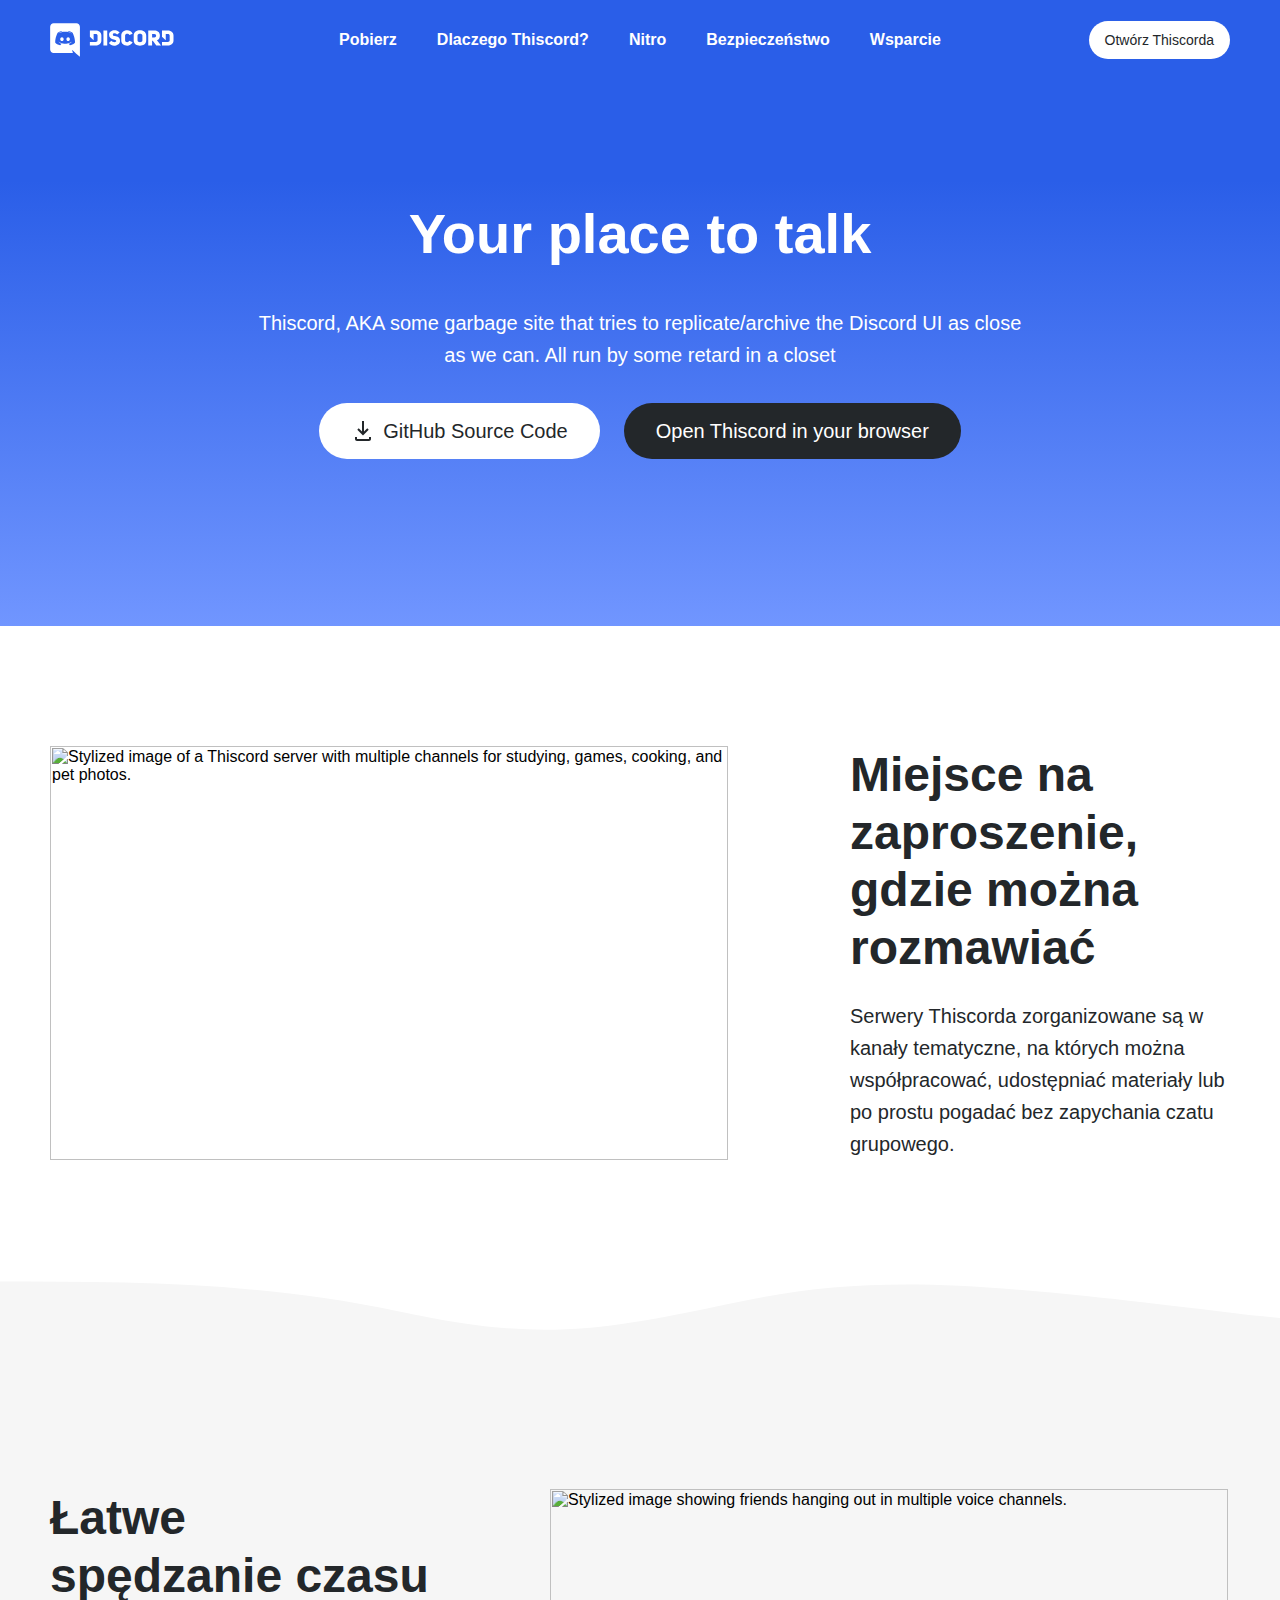
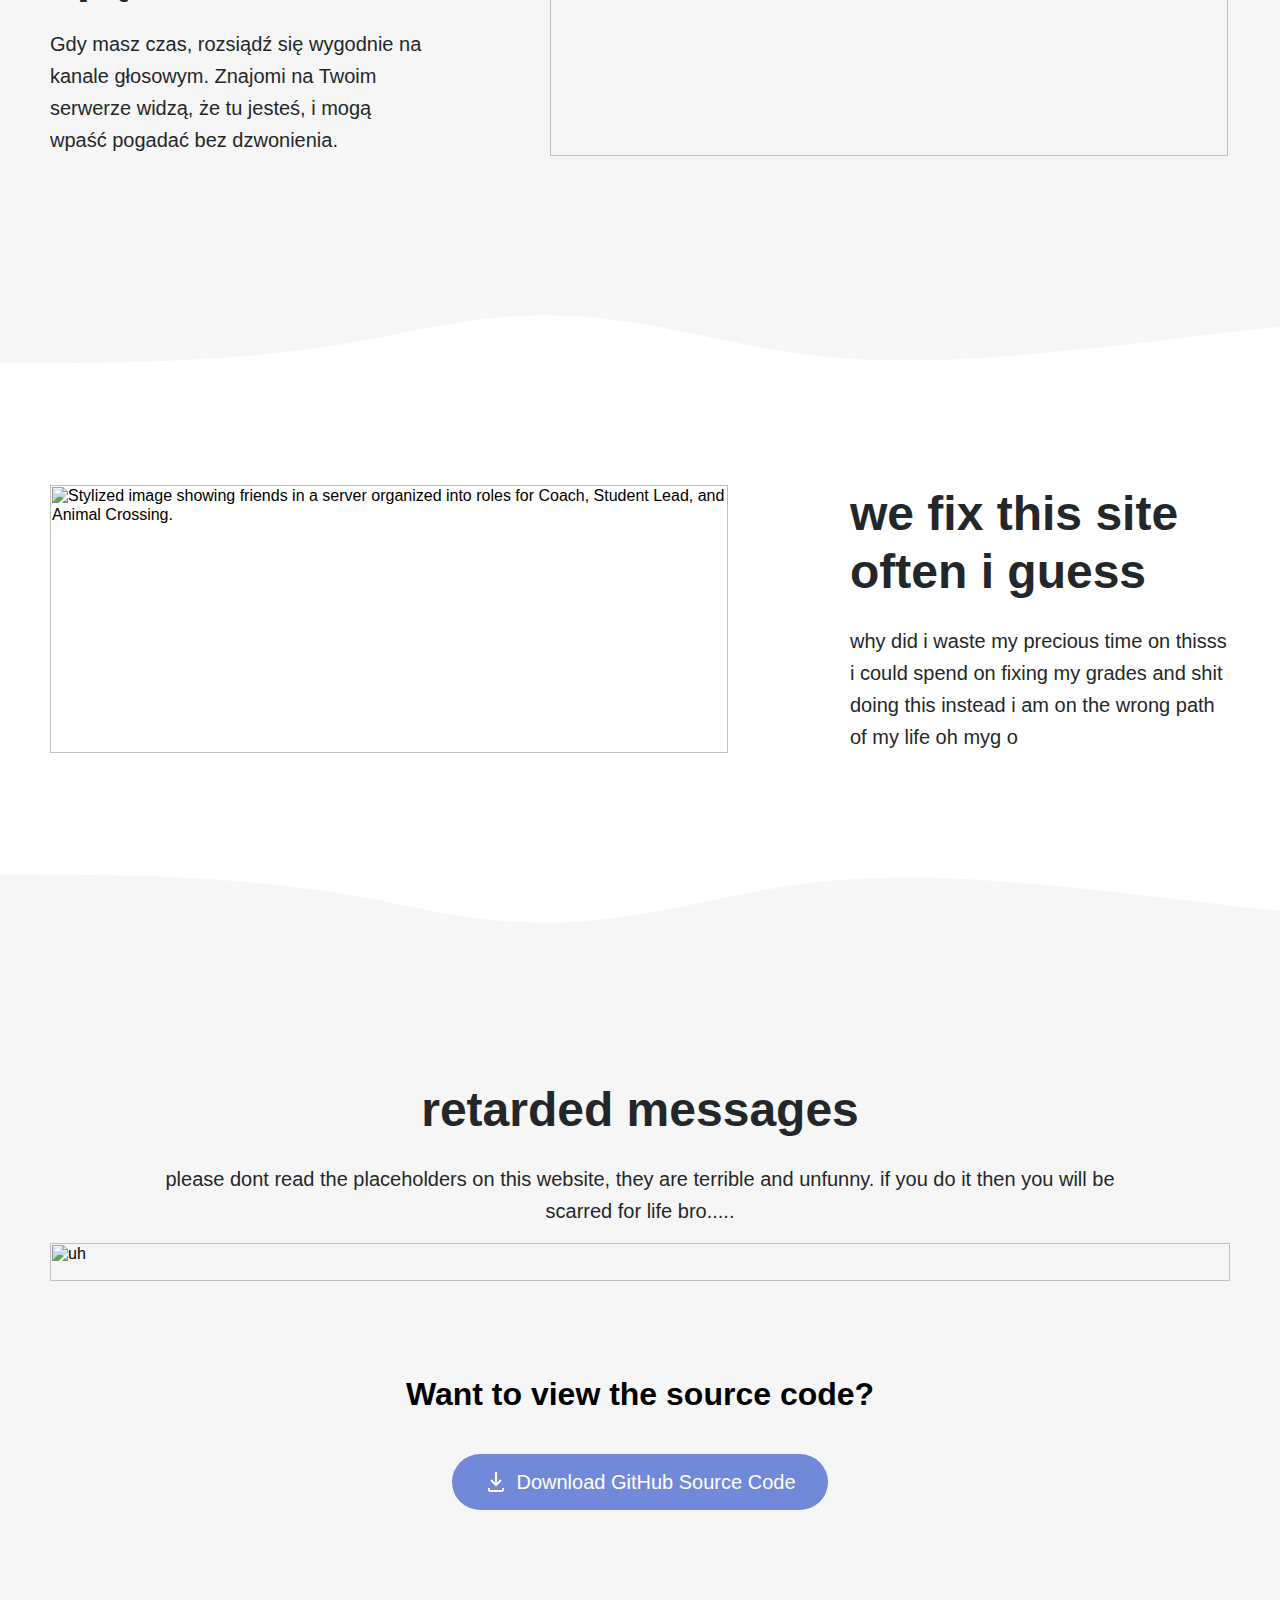
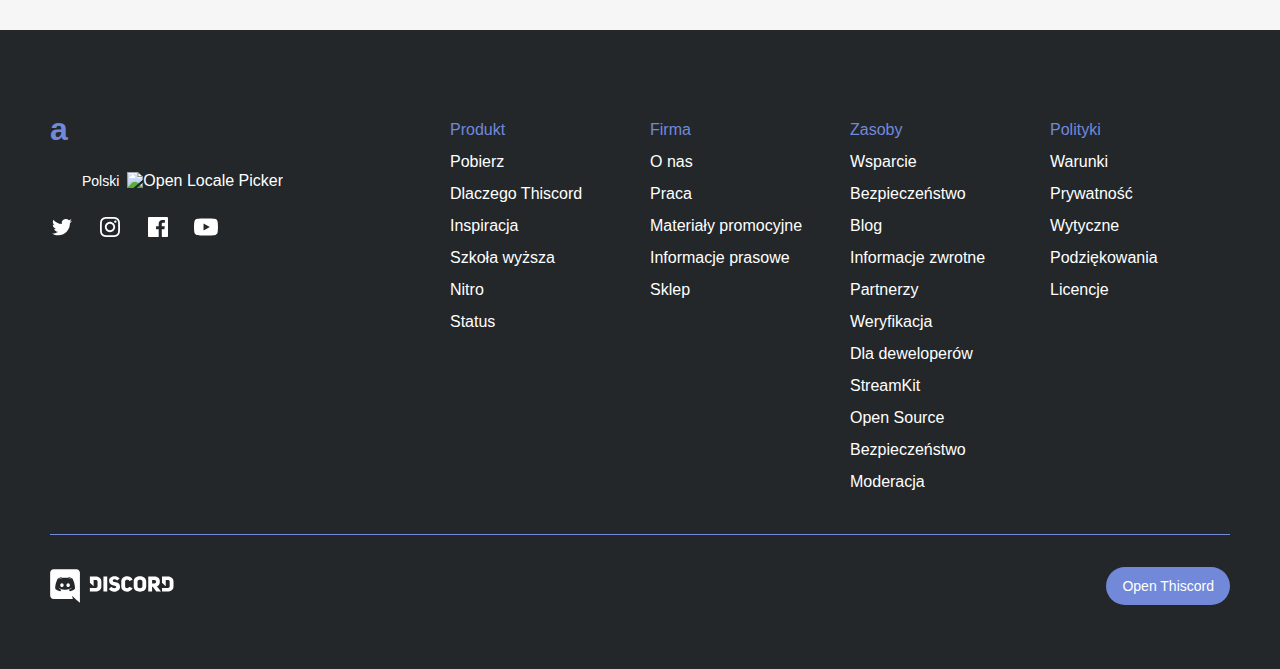
==== landpage.html @ 03fd3839 "Add files via upload" ====
<html lang="en-US"><head>
  <meta charset="utf-8">
  <meta name="google-site-verification" content="nubQ83kz2YYRrleJaYf_CYbvDZ6lXVl-NL_MWX1Uj9Y">
  <meta name="msvalidate.01" content="330DC90484A4B7B61B36AD65E89B47AE">
  <meta name="viewport" content="width=device-width, initial-scale=1.0, user-scalable=no">
  <meta property="og:type" content="website"><meta property="og:url" content="https://Thiscord.com/">
  <!-- section:seometa -->
  <!-- endsection -->
  <meta property="og:site_name" content="Thiscord">
  <meta property="og:keywords" content="Thiscord,Game voice chat,Free voice chat,Free voice chat app for mobile,Free voice server,
    Voice chat software,Voice chat,Online voice chat,Gaming voice chat,Voice chat for gamers"><meta property="twitter:card" content="summary_large_image">
<meta property="twitter:site" content="@Thiscord">
<meta property="twitter:site:id" content="@Thiscord">
<meta property="twitter:creator" content="@Thiscord">
<meta property="twitter:creator:id" content="@Thiscord">
  <!-- section:ogImages -->  <!-- endsection --><meta property="og:locale" content="en-US">  <meta property="fb:admins" content="1216345021"><link rel="stylesheet" href="landpage.css"><link rel="icon" href="/assets/07dca80a102d4149e9736d4b162cff6f.ico">  <!-- section:title --><title>Thiscord | Twoje miejsce do rozmów i wspólnego spędzania czasu</title>  <!-- endsection --><meta data-react-helmet="true" charset="utf-8"><meta data-react-helmet="true" property="og:image" content="https://Thiscord.com/assets/fbf72f7bfa8f2058218513942447d822.png"><meta data-react-helmet="true" property="twitter:image" content="https://Thiscord.com/assets/fbf72f7bfa8f2058218513942447d822.png">  <!-- Google Tag Manager --><script type="text/javascript" async="" src="https://www.google-analytics.com/analytics.js" nonce=""></script><script src="https://connect.facebook.net/signals/config/550821025425262?v=2.9.33&amp;r=stable" async=""></script><script async="" src="https://connect.facebook.net/en_US/fbevents.js"></script><script async="" src="https://www.googletagmanager.com/gtm.js?id=GTM-N7BVC2W&amp;gtm_auth=GI0g9O-54_SitcgmxQKxlA&amp;gtm_preview=env-2&amp;gtm_cookies_win=x"></script><script nonce="">    (function (w, d, s, l, i) {
      w[l] = w[l] || []; w[l].push({
        'gtm.start':
          new Date().getTime(), event: 'gtm.js'
      }); var f = d.getElementsByTagName(s)[0],
        j = d.createElement(s), dl = l != 'dataLayer' ? '&l=' + l : ''; j.async = true; j.src =
          'https://www.googletagmanager.com/gtm.js?id=' + i + dl + '&gtm_auth=GI0g9O-54_SitcgmxQKxlA&gtm_preview=env-2&gtm_cookies_win=x'; f.parentNode.insertBefore(j, f);
    })(window, document, 'script', 'dataLayer', 'GTM-N7BVC2W');
    !function (b, e, f, g, a, c, d) { b.fbq || (a = b.fbq = function () { a.callMethod ? a.callMethod.apply(a, arguments) : a.queue.push(arguments) }, b._fbq || (b._fbq = a), a.push = a, a.loaded = !0, a.version = "2.0", a.queue = [], c = e.createElement(f), c.async = !0, c.src = g, d = e.getElementsByTagName(f)[0], d.parentNode.insertBefore(c, d)) }(window, document, "script", "https://connect.facebook.net/en_US/fbevents.js");
    fbq("init", "550821025425262");
  </script>
  <!-- End Google Tag Manager -->
<script charset="utf-8" src="/assets/e7436a9405ed3d65bae1.js"></script><script charset="utf-8" src="/assets/e7d508c59f8c7d2eeb01.js"></script><script charset="utf-8" src="/assets/be179f5ca3fd632895b0.js"></script><script charset="utf-8" src="/assets/28f0789a6a99d88a21c8.js"></script><meta property="og:title" content="Thiscord | Twoje miejsce do rozmów i wspólnego spędzania czasu" data-react-helmet="true"><meta property="og:description" content="Thiscord to najprostszy sposób na rozmowy głosowe, wideo i tekstowe. Rozmawiaj, czatuj, spędzaj czas i utrzymuj kontakt ze znajomymi i społecznością." data-react-helmet="true"><meta name="description" content="Thiscord to najprostszy sposób na rozmowy głosowe, wideo i tekstowe. Rozmawiaj, czatuj, spędzaj czas i utrzymuj kontakt ze znajomymi i społecznością." data-react-helmet="true"><script charset="utf-8" src="/assets/4c536673dddf494ff32b.js"></script><script charset="utf-8" src="/assets/958a3f1c74b68194074d.js"></script><script charset="utf-8" src="/assets/3ea7cf53a8ba67ee5acf.js"></script><script charset="utf-8" src="/assets/6a58756abab183f74d83.js"></script></head>

<body>
  <!-- Google Tag Manager (noscript) -->
  <noscript>
    <iframe src="https://www.googletagmanager.com/ns.html?id=GTM-N7BVC2W&gtm_auth=GI0g9O-54_SitcgmxQKxlA&gtm_preview=env-2&gtm_cookies_win=x"
      height="0" width="0" style="display:none;visibility:hidden" sandbox></iframe>
  </noscript>
  <!-- End Google Tag Manager (noscript) -->
  <div id="app-mount"><div style="height:100%" data-reactroot=""><div class=""><div class="grid-3Ykf_K heroBackground-3m0TRU"><div class="row-3wW-Fx header-Y5-yn4 colorSchemeWhite-33VuSr"><header class="wrapper-vInhSw wrapperMobile-3gWL2X"><nav class="nav-IGyg0q"><a class="link-1bIkeG logoLink-38lqtu" aria-label="Home" href="/"><svg width="124" height="34" viewBox="0 0 124 34" class="logo-3LF899"><g fill="currentColor"><path d="M18.1558 14.297C17.1868 14.297 16.4218 15.13 16.4218 16.167C16.4218 17.204 17.2038 18.037 18.1558 18.037C19.1248 18.037 19.8898 17.204 19.8898 16.167C19.8898 15.13 19.1078 14.297 18.1558 14.297ZM11.9508 14.297C10.9818 14.297 10.2168 15.13 10.2168 16.167C10.2168 17.204 10.9988 18.037 11.9508 18.037C12.9198 18.037 13.6848 17.204 13.6848 16.167C13.7018 15.13 12.9198 14.297 11.9508 14.297Z"></path><path d="M26.4178 0.152954H3.63783C1.71683 0.152954 0.152832 1.71695 0.152832 3.63795V26.418C0.152832 28.339 1.71683 29.903 3.63783 29.903H22.9158L22.0148 26.792L24.1908 28.798L26.2478 30.685L29.9198 33.864V3.63795C29.9028 1.71695 28.3388 0.152954 26.4178 0.152954ZM19.8558 22.168C19.8558 22.168 19.2438 21.437 18.7338 20.808C20.9608 20.179 21.8108 18.802 21.8108 18.802C21.1138 19.261 20.4508 19.584 19.8558 19.805C19.0058 20.162 18.1898 20.383 17.3908 20.536C15.7588 20.842 14.2628 20.757 12.9878 20.519C12.0188 20.332 11.1858 20.077 10.4888 19.788C10.0978 19.635 9.67283 19.448 9.24783 19.21C9.19683 19.176 9.14583 19.159 9.09483 19.125C9.06083 19.108 9.04383 19.091 9.02683 19.091C8.72083 18.921 8.55083 18.802 8.55083 18.802C8.55083 18.802 9.36683 20.145 11.5258 20.791C11.0158 21.437 10.3868 22.185 10.3868 22.185C6.62983 22.066 5.20183 19.618 5.20183 19.618C5.20183 14.195 7.64983 9.79195 7.64983 9.79195C10.0978 7.97295 12.4098 8.02395 12.4098 8.02395L12.5798 8.22795C9.51983 9.09495 8.12583 10.438 8.12583 10.438C8.12583 10.438 8.49983 10.234 9.12883 9.96195C10.9478 9.16295 12.3928 8.95895 12.9878 8.89095C13.0898 8.87395 13.1748 8.85695 13.2768 8.85695C14.3138 8.72095 15.4868 8.68695 16.7108 8.82295C18.3258 9.00995 20.0598 9.48595 21.8278 10.438C21.8278 10.438 20.4848 9.16295 17.5948 8.29595L17.8328 8.02395C17.8328 8.02395 20.1618 7.97295 22.5928 9.79195C22.5928 9.79195 25.0408 14.195 25.0408 19.618C25.0408 19.601 23.6128 22.049 19.8558 22.168ZM45.5258 7.42895H39.8818V13.77L43.6388 17.153V10.999H45.6448C46.9198 10.999 47.5488 11.611 47.5488 12.597V17.306C47.5488 18.292 46.9538 18.955 45.6448 18.955H39.8648V22.542H45.5088C48.5348 22.559 51.3738 21.046 51.3738 17.578V12.512C51.3908 8.97595 48.5518 7.42895 45.5258 7.42895ZM75.1058 17.578V12.376C75.1058 10.506 78.4718 10.081 79.4918 11.951L82.6028 10.693C81.3788 8.00695 79.1518 7.22495 77.2988 7.22495C74.2728 7.22495 71.2808 8.97595 71.2808 12.376V17.578C71.2808 21.012 74.2728 22.729 77.2308 22.729C79.1348 22.729 81.4128 21.794 82.6708 19.346L79.3388 17.816C78.5228 19.907 75.1058 19.397 75.1058 17.578ZM64.8208 13.09C63.6478 12.835 62.8658 12.41 62.8148 11.679C62.8828 9.92795 65.5858 9.85995 67.1668 11.543L69.6658 9.62195C68.1018 7.71795 66.3338 7.20795 64.5148 7.20795C61.7438 7.20795 59.0578 8.77195 59.0578 11.73C59.0578 14.603 61.2678 16.15 63.6988 16.524C64.9398 16.694 66.3168 17.187 66.2828 18.037C66.1808 19.652 62.8488 19.567 61.3358 17.731L58.9218 19.992C60.3328 21.811 62.2538 22.729 64.0558 22.729C66.8268 22.729 69.9038 21.131 70.0228 18.207C70.1928 14.518 67.5068 13.583 64.8208 13.09ZM53.4308 22.525H57.2388V7.42895H53.4308V22.525ZM117.64 7.42895H111.996V13.77L115.753 17.153V10.999H117.759C119.034 10.999 119.663 11.611 119.663 12.597V17.306C119.663 18.292 119.068 18.955 117.759 18.955H111.979V22.542H117.64C120.666 22.559 123.505 21.046 123.505 17.578V12.512C123.505 8.97595 120.666 7.42895 117.64 7.42895ZM89.9468 7.22495C86.8188 7.22495 83.7078 8.92495 83.7078 12.41V17.561C83.7078 21.012 86.8358 22.746 89.9808 22.746C93.1088 22.746 96.2198 21.012 96.2198 17.561V12.41C96.2198 8.94195 93.0748 7.22495 89.9468 7.22495ZM92.3948 17.561C92.3948 18.649 91.1708 19.21 89.9638 19.21C88.7398 19.21 87.5158 18.683 87.5158 17.561V12.41C87.5158 11.305 88.7058 10.71 89.8958 10.71C91.1368 10.71 92.3948 11.237 92.3948 12.41V17.561ZM109.888 12.41C109.803 8.87395 107.389 7.44595 104.278 7.44595H98.2428V22.542H102.102V17.748H102.782L106.284 22.542H111.044L106.93 17.357C108.749 16.779 109.888 15.198 109.888 12.41ZM104.346 14.45H102.102V10.999H104.346C106.743 10.999 106.743 14.45 104.346 14.45Z"></path></g></svg></a><div class="mobileButtonContainer-3I8xXw"><a class="button-195cDm buttonWhite-18r1SC buttonSmall-2bnF7I gtm-click-class-login-button button-1x6X9g mobileAppButton-2dMGaq" href="//Thiscord.com/login">Otwórz Thiscorda</a><button class="menuIcon-3UgAfy" aria-hidden="false"><svg width="40" height="40" viewBox="0 0 40 40"><path fill="currentColor" fill-rule="evenodd" clip-rule="evenodd" d="M33.3327 10H6.66602V15H33.3327V10ZM6.66602 18.3317H33.3327V23.3317H6.66602V18.3317ZM6.66602 26.665H33.3327V31.665H6.66602V26.665Z"></path></svg></button></div></nav></header><header class="wrapper-vInhSw wrapperDesktop-1VrZRb"><nav class="nav-IGyg0q"><a class="link-1bIkeG logoLink-38lqtu" aria-label="Home" href="/"><svg width="124" height="34" viewBox="0 0 124 34" class="logo-3LF899"><g fill="currentColor"><path d="M18.1558 14.297C17.1868 14.297 16.4218 15.13 16.4218 16.167C16.4218 17.204 17.2038 18.037 18.1558 18.037C19.1248 18.037 19.8898 17.204 19.8898 16.167C19.8898 15.13 19.1078 14.297 18.1558 14.297ZM11.9508 14.297C10.9818 14.297 10.2168 15.13 10.2168 16.167C10.2168 17.204 10.9988 18.037 11.9508 18.037C12.9198 18.037 13.6848 17.204 13.6848 16.167C13.7018 15.13 12.9198 14.297 11.9508 14.297Z"></path><path d="M26.4178 0.152954H3.63783C1.71683 0.152954 0.152832 1.71695 0.152832 3.63795V26.418C0.152832 28.339 1.71683 29.903 3.63783 29.903H22.9158L22.0148 26.792L24.1908 28.798L26.2478 30.685L29.9198 33.864V3.63795C29.9028 1.71695 28.3388 0.152954 26.4178 0.152954ZM19.8558 22.168C19.8558 22.168 19.2438 21.437 18.7338 20.808C20.9608 20.179 21.8108 18.802 21.8108 18.802C21.1138 19.261 20.4508 19.584 19.8558 19.805C19.0058 20.162 18.1898 20.383 17.3908 20.536C15.7588 20.842 14.2628 20.757 12.9878 20.519C12.0188 20.332 11.1858 20.077 10.4888 19.788C10.0978 19.635 9.67283 19.448 9.24783 19.21C9.19683 19.176 9.14583 19.159 9.09483 19.125C9.06083 19.108 9.04383 19.091 9.02683 19.091C8.72083 18.921 8.55083 18.802 8.55083 18.802C8.55083 18.802 9.36683 20.145 11.5258 20.791C11.0158 21.437 10.3868 22.185 10.3868 22.185C6.62983 22.066 5.20183 19.618 5.20183 19.618C5.20183 14.195 7.64983 9.79195 7.64983 9.79195C10.0978 7.97295 12.4098 8.02395 12.4098 8.02395L12.5798 8.22795C9.51983 9.09495 8.12583 10.438 8.12583 10.438C8.12583 10.438 8.49983 10.234 9.12883 9.96195C10.9478 9.16295 12.3928 8.95895 12.9878 8.89095C13.0898 8.87395 13.1748 8.85695 13.2768 8.85695C14.3138 8.72095 15.4868 8.68695 16.7108 8.82295C18.3258 9.00995 20.0598 9.48595 21.8278 10.438C21.8278 10.438 20.4848 9.16295 17.5948 8.29595L17.8328 8.02395C17.8328 8.02395 20.1618 7.97295 22.5928 9.79195C22.5928 9.79195 25.0408 14.195 25.0408 19.618C25.0408 19.601 23.6128 22.049 19.8558 22.168ZM45.5258 7.42895H39.8818V13.77L43.6388 17.153V10.999H45.6448C46.9198 10.999 47.5488 11.611 47.5488 12.597V17.306C47.5488 18.292 46.9538 18.955 45.6448 18.955H39.8648V22.542H45.5088C48.5348 22.559 51.3738 21.046 51.3738 17.578V12.512C51.3908 8.97595 48.5518 7.42895 45.5258 7.42895ZM75.1058 17.578V12.376C75.1058 10.506 78.4718 10.081 79.4918 11.951L82.6028 10.693C81.3788 8.00695 79.1518 7.22495 77.2988 7.22495C74.2728 7.22495 71.2808 8.97595 71.2808 12.376V17.578C71.2808 21.012 74.2728 22.729 77.2308 22.729C79.1348 22.729 81.4128 21.794 82.6708 19.346L79.3388 17.816C78.5228 19.907 75.1058 19.397 75.1058 17.578ZM64.8208 13.09C63.6478 12.835 62.8658 12.41 62.8148 11.679C62.8828 9.92795 65.5858 9.85995 67.1668 11.543L69.6658 9.62195C68.1018 7.71795 66.3338 7.20795 64.5148 7.20795C61.7438 7.20795 59.0578 8.77195 59.0578 11.73C59.0578 14.603 61.2678 16.15 63.6988 16.524C64.9398 16.694 66.3168 17.187 66.2828 18.037C66.1808 19.652 62.8488 19.567 61.3358 17.731L58.9218 19.992C60.3328 21.811 62.2538 22.729 64.0558 22.729C66.8268 22.729 69.9038 21.131 70.0228 18.207C70.1928 14.518 67.5068 13.583 64.8208 13.09ZM53.4308 22.525H57.2388V7.42895H53.4308V22.525ZM117.64 7.42895H111.996V13.77L115.753 17.153V10.999H117.759C119.034 10.999 119.663 11.611 119.663 12.597V17.306C119.663 18.292 119.068 18.955 117.759 18.955H111.979V22.542H117.64C120.666 22.559 123.505 21.046 123.505 17.578V12.512C123.505 8.97595 120.666 7.42895 117.64 7.42895ZM89.9468 7.22495C86.8188 7.22495 83.7078 8.92495 83.7078 12.41V17.561C83.7078 21.012 86.8358 22.746 89.9808 22.746C93.1088 22.746 96.2198 21.012 96.2198 17.561V12.41C96.2198 8.94195 93.0748 7.22495 89.9468 7.22495ZM92.3948 17.561C92.3948 18.649 91.1708 19.21 89.9638 19.21C88.7398 19.21 87.5158 18.683 87.5158 17.561V12.41C87.5158 11.305 88.7058 10.71 89.8958 10.71C91.1368 10.71 92.3948 11.237 92.3948 12.41V17.561ZM109.888 12.41C109.803 8.87395 107.389 7.44595 104.278 7.44595H98.2428V22.542H102.102V17.748H102.782L106.284 22.542H111.044L106.93 17.357C108.749 16.779 109.888 15.198 109.888 12.41ZM104.346 14.45H102.102V10.999H104.346C106.743 10.999 106.743 14.45 104.346 14.45Z"></path></g></svg></a><div class="links-10hR8L"><a class="link-1bIkeG link-oDO0Ir" href="#">Pobierz</a><a class="link-1bIkeG link-oDO0Ir" href="#">Dlaczego Thiscord?</a><a class="link-1bIkeG link-oDO0Ir" href="/nitro">Nitro</a><a class="link-1bIkeG link-oDO0Ir" href="#">Bezpieczeństwo</a><a class="link-1bIkeG link-oDO0Ir" href="#">Wsparcie</a></div><div class="appButton-2wSXh-"><a class="button-195cDm buttonWhite-18r1SC buttonSmall-2bnF7I gtm-click-class-login-button button-1x6X9g" href="index.html">Otwórz Thiscorda</a></div></nav></header></div><div class="row-3wW-Fx heroContainer-3j1eQg"><div class="heroBody-3b6R3c"><div class="heroText-Sc7-zG"><h1 class="h1-1JG5Bw">Your place to talk</h1><div class="text-3U-SDd textMedium-1DcD2z heroSubtitle-32Iz6d">Thiscord, AKA some garbage site that tries to replicate/archive the Discord UI as close as we can. All run by some retard in a closet</div></div><div class="ctaContainer-3vWJHU"><a class="button-195cDm buttonWhite-18r1SC buttonLarge-2j8B-n downloadButton-111eh6 twoButtons-3Bk8eU" href="#"><svg width="24" height="24" viewBox="0 0 24 24" class="icon-nuGd5b"><g fill="currentColor"><path d="M17.707 10.708L16.293 9.29398L13 12.587V2.00098H11V12.587L7.70697 9.29398L6.29297 10.708L12 16.415L17.707 10.708Z"></path><path d="M18 18.001V20.001H6V18.001H4V20.001C4 21.103 4.897 22.001 6 22.001H18C19.104 22.001 20 21.103 20 20.001V18.001H18Z"></path></g></svg>GitHub Source Code</a><button class="button-195cDm buttonDark-1kG4vN buttonLarge-2j8B-n gtm-click-class-open-button openButton-McADyK">Open Thiscord in your browser</button></div></div></div><div aria-hidden="true" class="heroImageContainer-36P5yd"><img src="/assets/11ebd3cd1712fe17b647d846559d7559.svg" class="backgroundImages-2rUazg stripe1-3BXB_U" alt=""><img src="/assets/d70fa33128cb72c4092abac7a0d25ed2.svg" class="backgroundImages-2rUazg stripe2-8Dj-R4" alt=""><img src="/assets/7df86467c3079db32f8a48aeadc450ca.svg" class="backgroundImages-2rUazg stripe3-2NZ4zi" alt=""><img src="/assets/6623b6310d590ec9be669189f4aa813a.svg" class="backgroundImages-2rUazg stripeCute-2yWHX7" alt=""><img src="/assets/4bdac631250f5f9e8a4b928d5efa22c8.svg" class="backgroundImages-2rUazg island2-2Nb-g5" alt=""><img src="/assets/94acf432b564660994742251c2a5f222.svg" class="backgroundImages-2rUazg island1-3TIhuh" alt=""><img src="/assets/1d9b04db64569bf18409a59a32ffd256.svg" class="backgroundImages-2rUazg cloud4-2BRRU2" alt=""><img src="/assets/beb557bf6fce2373c59accc0931c9567.svg" class="backgroundImages-2rUazg cloud5-34_2QW" alt=""><img src="/assets/690c2345bcaaaa50b71548231a26b696.svg" class="backgroundImages-2rUazg cloud2Second-Gbh2WA" alt=""><img src="/assets/092d86847152cc1297e50ac02e28baf5.svg" class="backgroundImages-2rUazg cloud1-1oi7Jg" alt=""><img src="/assets/690c2345bcaaaa50b71548231a26b696.svg" class="backgroundImages-2rUazg cloud2-2ngq2N" alt=""><img src="/assets/5fadc604cb12da892e196e6dbf20e2a6.svg" class="backgroundImages-2rUazg cloud3-3IZheo" alt=""><img src="/assets/7ed9683436331d4a3434ca9fa64b5859.svg" class="backgroundImages-2rUazg cloud6-j2xFjt" alt=""><img src="/assets/f8c67d821e5f44619258319a4ecdf84d.svg" class="backgroundImages-2rUazg cloud7-29FdT1" alt=""><img src="/assets/6e95d39708991a81004b77a5282160c6.svg" class="backgroundImages-2rUazg cloud9-16dNGB" alt=""><img src="/assets/5cc3db60569965c8bd92a05f6cb09b8d.svg" class="backgroundImages-2rUazg diamond-2IoVJv" alt=""><img src="/assets/31fde13d3508b8ddb01cf817ad09c690.svg" class="backgroundImages-2rUazg ship-2AEkqt" alt=""><img src="/assets/a6f749bbe52f6e75c8735c5075bfc4a4.svg" class="backgroundImages-2rUazg cloudCute-s1ak5z" alt=""><img src="/assets/fb628c7d1e7b604e841e10e289148659.svg" class="backgroundImages-2rUazg cloud8-3V2ZT2" alt=""><img src="/assets/9c0629769616f9629689a0e68a2e57b7.svg" class="backgroundImages-2rUazg cloud10-3dZ5jP" alt=""><img src="/assets/edaebb01cd24df779f6feae9a34bd7d8.svg" class="backgroundBuildings-1dpPv_" alt=""><img src="/assets/e92fcc9ab6e63c1a17e954af347a1f1d.svg" class="foregroundLeft-oYeoOv" alt=""><img src="/assets/7b01f72a2054561145b6dd04add417c0.svg" class="foregroundRight-31UKnq" alt=""></div></div><div><div class="grid-3Ykf_K"><div class="row-3wW-Fx container-3iEQmT imageLeft-1VXvAQ visible-hh3e_5"><img class="image-1-kW64 featureImage-3J6LeD" alt="Stylized image of a Thiscord server with multiple channels for studying, games, cooking, and pet photos." src="/assets/c01c644bc9fa2a28678ae2f44969d248.svg"><div class="description-1K7RzO"><h2 class="h2-25VyWe">Miejsce na zaproszenie, gdzie można rozmawiać</h2><div class="text-3U-SDd textMedium-1DcD2z subtitle-1ZS-lq">Serwery Thiscorda zorganizowane są w kanały tematyczne, na których można współpracować, udostępniać materiały lub po prostu pogadać bez zapychania czatu grupowego.</div></div></div></div><div class="wave-38scNw" aria-hidden="true"><svg class="wave-1hkxOo" version="1.1" xmlns="http://www.w3.org/2000/svg" viewBox="0 0 1440 100" preserveAspectRatio="none"><path class="wavePath-haxJK1 animationPaused-2hZ4IO" d="M826.337463,25.5396311 C670.970254,58.655965 603.696181,68.7870267 447.802481,35.1443383 C293.342778,1.81111414 137.33377,1.81111414 0,1.81111414 L0,150 L1920,150 L1920,1.81111414 C1739.53523,-16.6853983 1679.86404,73.1607868 1389.7826,37.4859505 C1099.70117,1.81111414 981.704672,-7.57670281 826.337463,25.5396311 Z" fill="currentColor"></path></svg></div><div class="grid-3Ykf_K greyBackground-2ATEHg"><div class="row-3wW-Fx container-3iEQmT imageRight-2P6qcK visible-hh3e_5"><img class="image-1-kW64 featureImage-3J6LeD" alt="Stylized image showing friends hanging out in multiple voice channels." src="/assets/98c9edf635a98377ec579aaa19ed47be.svg"><div class="description-1K7RzO"><h2 class="h2-25VyWe">Łatwe spędzanie czasu</h2><div class="text-3U-SDd textMedium-1DcD2z subtitle-1ZS-lq">Gdy masz czas, rozsiądź się wygodnie na kanale głosowym. Znajomi na Twoim serwerze widzą, że tu jesteś, i mogą wpaść pogadać bez dzwonienia.</div></div></div></div><div class="wave-38scNw invertedWave-2Uzmgv" aria-hidden="true"><svg class="wave-1hkxOo" version="1.1" xmlns="http://www.w3.org/2000/svg" viewBox="0 0 1440 100" preserveAspectRatio="none"><path class="wavePath-haxJK1 animationPaused-2hZ4IO" d="M826.337463,25.5396311 C670.970254,58.655965 603.696181,68.7870267 447.802481,35.1443383 C293.342778,1.81111414 137.33377,1.81111414 0,1.81111414 L0,150 L1920,150 L1920,1.81111414 C1739.53523,-16.6853983 1679.86404,73.1607868 1389.7826,37.4859505 C1099.70117,1.81111414 981.704672,-7.57670281 826.337463,25.5396311 Z" fill="currentColor"></path></svg></div><div class="grid-3Ykf_K"><div class="row-3wW-Fx container-3iEQmT imageLeft-1VXvAQ visible-hh3e_5"><img class="image-1-kW64 featureImage-3J6LeD" alt="Stylized image showing friends in a server organized into roles for Coach, Student Lead, and Animal Crossing." src="/assets/9184fcadc2e3c84650dd4b075850d3d6.svg"><div class="description-1K7RzO"><h2 class="h2-25VyWe">we fix this site often i guess</h2><div class="text-3U-SDd textMedium-1DcD2z subtitle-1ZS-lq">why did i waste my precious time on thisss i could spend on fixing my grades and shit doing this instead i am on the wrong path of my life oh myg o</div></div></div></div><div class="wave-38scNw" aria-hidden="true"><svg class="wave-1hkxOo" version="1.1" xmlns="http://www.w3.org/2000/svg" viewBox="0 0 1440 100" preserveAspectRatio="none"><path class="wavePath-haxJK1 animationPaused-2hZ4IO" d="M826.337463,25.5396311 C670.970254,58.655965 603.696181,68.7870267 447.802481,35.1443383 C293.342778,1.81111414 137.33377,1.81111414 0,1.81111414 L0,150 L1920,150 L1920,1.81111414 C1739.53523,-16.6853983 1679.86404,73.1607868 1389.7826,37.4859505 C1099.70117,1.81111414 981.704672,-7.57670281 826.337463,25.5396311 Z" fill="currentColor"></path></svg></div><div class="grid-3Ykf_K greyBackground-2ATEHg"><div class="row-3wW-Fx container-3iEQmT imageBottom-2ROCI6 lastFeatureTile-11EYAU visible-hh3e_5"><div class="description-1K7RzO"><h2 class="h2-25VyWe">retarded messages</h2><div class="text-3U-SDd textMedium-1DcD2z subtitle-1ZS-lq">please dont read the placeholders on this website, they are terrible and unfunny. if you do it then you will be scarred for life bro.....</div></div><img class="image-1-kW64" alt="uh" src="/assets/f61264d792fd2556a618c95d97b5de07.svg"></div></div><div class="grid-3Ykf_K greyBackground-2ATEHg"><div class="row-3wW-Fx container-3fzHO2 cta-3aOZq-"><div aria-hidden="true" class="sparklesContainer-3Fo_ua"><img class="sparkles-QgcuS6" src="/assets/a188414ce83f2454b9d71a47c3d95909.svg" alt=""></div><h4 class="h4-1gN70b title-2TUBQe">Want to view the source code?</h4><a class="button-195cDm buttonBrand-33cvhX buttonLarge-2j8B-n downloadButton-1lMS1e" href="#"><svg width="24" height="24" viewBox="0 0 24 24" class="icon-nuGd5b"><g fill="currentColor"><path d="M17.707 10.708L16.293 9.29398L13 12.587V2.00098H11V12.587L7.70697 9.29398L6.29297 10.708L12 16.415L17.707 10.708Z"></path><path d="M18 18.001V20.001H6V18.001H4V20.001C4 21.103 4.897 22.001 6 22.001H18C19.104 22.001 20 21.103 20 20.001V18.001H18Z"></path></g></svg>Download GitHub Source Code</a></div></div></div><div class="grid-3Ykf_K footer-2JjWU3 brand-2EpRQL" role="navigation"><div class="row-3wW-Fx"><div class="infoBox-2VU2Db"><h4 class="h4-1gN70b tagline-1MAOjD">a</h4><div class="language-22KUGc"><div class="container-39M5NE"><div tabindex="0" class="selectorContainer-1V6WCy" role="button"><div class="localeContainer-3-LqgX"><img class="flag-1DqYaK" src="/assets/894cceea2dd5b523936930d1d7e333c5.png" alt=""><div class="text-3U-SDd textExtraSmall-JZhbhQ selectorlanguageName-2UyByn">Polski</div></div><img class="arrowIcon-3ZvdFr" src="/assets/779a770c34fcb823a598a7277301adaf.svg" alt="Open Locale Picker"></div></div></div><div class="social-3JNwIn"><a class="link-1bIkeG linkDefault-1Ca2JP socialLink-31Zbhj" href="https://twitter.com/Thiscord" title="Thiscord on Twitter"><svg width="24" height="24" viewBox="0 0 24 24" class="socialIcon-32i0_n"><path fill="currentColor" d="M8.2177 20.2976C15.798 20.2976 19.9327 14.0329 19.9327 8.58261V8.05011C20.7362 7.46091 21.435 6.74089 22 5.92012C21.2567 6.26235 20.4637 6.48437 19.6507 6.57791C20.5139 6.06164 21.1597 5.24885 21.4675 4.2913C20.6598 4.76183 19.7822 5.10021 18.8677 5.29365C17.3053 3.64491 14.7069 3.56109 13.0415 5.10571C11.9701 6.10222 11.5157 7.59694 11.8512 9.02114C8.54594 8.85772 5.46574 7.29769 3.37823 4.72983C2.28095 6.60789 2.84519 9.01622 4.66249 10.2114C4.00661 10.1858 3.36464 10.0146 2.78309 9.71026V9.7729C2.78257 11.7293 4.15628 13.417 6.07204 13.8136C5.46884 13.9751 4.83671 13.9965 4.22396 13.8763C4.76475 15.5538 6.31437 16.7003 8.07674 16.7267C6.62377 17.8749 4.82287 18.4936 2.97103 18.4808C2.65779 18.4808 2.31323 18.4495 2 18.4182C3.84433 19.6513 6.0148 20.3057 8.23336 20.2976"></path></svg></a><a class="link-1bIkeG linkDefault-1Ca2JP socialLink-31Zbhj" href="https://www.instagram.com/Thiscord/" title="Thiscord on Instagram"><svg width="24" height="24" viewBox="0 0 24 24" class="socialIcon-32i0_n"><g fill="currentColor"><path fill-rule="evenodd" clip-rule="evenodd" d="M11.9969 2.00632C9.28187 2.00632 8.94143 2.01783 7.87516 2.06648C6.81111 2.11501 6.0844 2.28402 5.44853 2.53116C4.79115 2.78659 4.23365 3.12842 3.67786 3.68417C3.1221 4.23997 2.78028 4.79747 2.52484 5.45485C2.2777 6.09072 2.10869 6.81743 2.06016 7.88148C2.01151 8.94775 2 9.28818 2 12.0032C2 14.7181 2.01151 15.0586 2.06016 16.1249C2.10869 17.1889 2.2777 17.9156 2.52484 18.5515C2.78028 19.2089 3.1221 19.7664 3.67786 20.3222C4.23365 20.8779 4.79115 21.2197 5.44853 21.4752C6.0844 21.7223 6.81111 21.8913 7.87516 21.9398C8.94143 21.9885 9.28187 22 11.9969 22C14.7118 22 15.0523 21.9885 16.1185 21.9398C17.1826 21.8913 17.9093 21.7223 18.5452 21.4752C19.2025 21.2197 19.76 20.8779 20.3158 20.3222C20.8716 19.7664 21.2134 19.2089 21.4689 18.5515C21.716 17.9156 21.885 17.1889 21.9335 16.1249C21.9822 15.0586 21.9937 14.7181 21.9937 12.0032C21.9937 9.28818 21.9822 8.94775 21.9335 7.88148C21.885 6.81743 21.716 6.09072 21.4689 5.45485C21.2134 4.79747 20.8716 4.23997 20.3158 3.68417C19.76 3.12842 19.2025 2.78659 18.5452 2.53116C17.9093 2.28402 17.1826 2.11501 16.1185 2.06648C15.0523 2.01783 14.7118 2.00632 11.9969 2.00632ZM11.9969 3.80755C14.6661 3.80755 14.9823 3.81775 16.0364 3.86584C17.0111 3.91029 17.5404 4.07314 17.8927 4.21005C18.3593 4.3914 18.6923 4.60802 19.0421 4.95786C19.392 5.30767 19.6086 5.64068 19.79 6.10731C19.9269 6.45957 20.0897 6.9889 20.1342 7.96358C20.1823 9.01771 20.1925 9.3339 20.1925 12.0032C20.1925 14.6724 20.1823 14.9886 20.1342 16.0427C20.0897 17.0174 19.9269 17.5468 19.79 17.899C19.6086 18.3656 19.392 18.6987 19.0421 19.0485C18.6923 19.3983 18.3593 19.6149 17.8927 19.7963C17.5404 19.9332 17.0111 20.096 16.0364 20.1405C14.9825 20.1886 14.6663 20.1988 11.9969 20.1988C9.32738 20.1988 9.01127 20.1886 7.95726 20.1405C6.98258 20.096 6.45325 19.9332 6.10099 19.7963C5.63437 19.6149 5.30135 19.3983 4.95155 19.0485C4.60175 18.6987 4.38508 18.3656 4.20373 17.899C4.06683 17.5468 3.90397 17.0174 3.85952 16.0427C3.81143 14.9886 3.80123 14.6724 3.80123 12.0032C3.80123 9.3339 3.81143 9.01771 3.85952 7.96358C3.90397 6.9889 4.06683 6.45957 4.20373 6.10731C4.38508 5.64068 4.60171 5.30767 4.95155 4.95786C5.30135 4.60802 5.63437 4.3914 6.10099 4.21005C6.45325 4.07314 6.98258 3.91029 7.95726 3.86584C9.01139 3.81775 9.32758 3.80755 11.9969 3.80755Z"></path><path fill-rule="evenodd" clip-rule="evenodd" d="M11.9968 15.3355C10.1564 15.3355 8.66451 13.8435 8.66451 12.0032C8.66451 10.1628 10.1564 8.67089 11.9968 8.67089C13.8372 8.67089 15.3291 10.1628 15.3291 12.0032C15.3291 13.8435 13.8372 15.3355 11.9968 15.3355ZM11.9968 6.86966C9.16161 6.86966 6.86328 9.16799 6.86328 12.0032C6.86328 14.8384 9.16161 17.1367 11.9968 17.1367C14.832 17.1367 17.1303 14.8384 17.1303 12.0032C17.1303 9.16799 14.832 6.86966 11.9968 6.86966Z"></path><path fill-rule="evenodd" clip-rule="evenodd" d="M18.5328 6.66684C18.5328 7.32938 17.9957 7.86644 17.3331 7.86644C16.6706 7.86644 16.1335 7.32938 16.1335 6.66684C16.1335 6.0043 16.6706 5.46719 17.3331 5.46719C17.9957 5.46719 18.5328 6.0043 18.5328 6.66684Z"></path></g></svg></a><a class="link-1bIkeG linkDefault-1Ca2JP socialLink-31Zbhj" href="https://www.facebook.com/Thiscord/" title="Thiscord on Facebook"><svg width="24" height="24" viewBox="0 0 24 24" class="socialIcon-32i0_n"><path fill="currentColor" d="M20.875 2H3.09375C2.46875 2 2 2.5 2 3.09375V20.875C2 21.5 2.5 21.9687 3.09375 21.9687H12.6875V14.2188H10.0625V11.1875H12.6562V8.96874C12.6562 6.375 14.2187 4.96875 16.5312 4.96875C17.625 4.96875 18.5937 5.0625 18.875 5.09375V7.78125H17.2812C16.0312 7.78125 15.7812 8.375 15.7812 9.25V11.1875H18.7812L18.4062 14.25H15.8125V22H20.9062C21.5312 22 22 21.5 22 20.9062V3.125C22 2.46875 21.5 2 20.875 2Z"></path></svg></a><a class="link-1bIkeG linkDefault-1Ca2JP socialLink-31Zbhj" href="https://www.youtube.com/Thiscord/" title="Thiscord on YouTube"><svg width="24" height="24" viewBox="0 0 24 24" class="socialIcon-32i0_n"><path fill-rule="evenodd" clip-rule="evenodd" d="M21.3766 4.10479C22.4093 4.38257 23.2225 5.20102 23.4985 6.24038C24 8.12411 24 12.0545 24 12.0545C24 12.0545 24 15.9848 23.4985 17.8688C23.2225 18.908 22.4093 19.7265 21.3766 20.0044C19.505 20.5091 12 20.5091 12 20.5091C12 20.5091 4.49496 20.5091 2.62336 20.0044C1.59082 19.7265 0.777545 18.908 0.501545 17.8688C0 15.9848 0 12.0545 0 12.0545C0 12.0545 0 8.12411 0.501545 6.24038C0.777545 5.20102 1.59082 4.38257 2.62336 4.10479C4.49496 3.59998 12 3.59998 12 3.59998C12 3.59998 19.505 3.59998 21.3766 4.10479ZM15.8182 12.0546L9.54551 15.623V8.48596L15.8182 12.0546Z" fill="currentColor"></path></svg></a></div></div><div class="spacer-1syQkv"></div><div class="routeSection-3thsqR"><h5 class="text-3U-SDd textSmall-2bq_Bu colHeader-2ikURV">Produkt</h5><a class="link-1bIkeG linkDefault-1Ca2JP navLink-2UfL05" href="/download"><span class="text-3U-SDd textSmall-2bq_Bu">Pobierz</span></a><a class="link-1bIkeG linkDefault-1Ca2JP navLink-2UfL05" href="/why-Thiscord-is-different"><span class="text-3U-SDd textSmall-2bq_Bu">Dlaczego Thiscord</span></a><a class="link-1bIkeG linkDefault-1Ca2JP navLink-2UfL05" href="/inspiration"><span class="text-3U-SDd textSmall-2bq_Bu">Inspiracja</span></a><a class="link-1bIkeG linkDefault-1Ca2JP navLink-2UfL05" href="/college"><span class="text-3U-SDd textSmall-2bq_Bu">Szkoła wyższa</span></a><a class="link-1bIkeG linkDefault-1Ca2JP navLink-2UfL05" href="/nitro"><span class="text-3U-SDd textSmall-2bq_Bu">Nitro</span></a><a class="link-1bIkeG linkDefault-1Ca2JP navLink-2UfL05" href="//status.Thiscord.com"><span class="text-3U-SDd textSmall-2bq_Bu">Status</span></a></div><div class="routeSection-3thsqR"><h5 class="text-3U-SDd textSmall-2bq_Bu colHeader-2ikURV">Firma</h5><a class="link-1bIkeG linkDefault-1Ca2JP navLink-2UfL05" href="/company"><span class="text-3U-SDd textSmall-2bq_Bu">O nas</span></a><a class="link-1bIkeG linkDefault-1Ca2JP navLink-2UfL05" href="/jobs"><span class="text-3U-SDd textSmall-2bq_Bu">Praca</span></a><a class="link-1bIkeG linkDefault-1Ca2JP navLink-2UfL05" href="/branding"><span class="text-3U-SDd textSmall-2bq_Bu">Materiały promocyjne</span></a><a class="link-1bIkeG linkDefault-1Ca2JP navLink-2UfL05" href="/newsroom"><span class="text-3U-SDd textSmall-2bq_Bu">Informacje prasowe</span></a><a class="link-1bIkeG linkDefault-1Ca2JP navLink-2UfL05" href="https://Thiscordmerch.com"><span class="text-3U-SDd textSmall-2bq_Bu">Sklep</span></a></div><div class="routeSection-3thsqR"><h5 class="text-3U-SDd textSmall-2bq_Bu colHeader-2ikURV">Zasoby</h5><a class="link-1bIkeG linkDefault-1Ca2JP navLink-2UfL05" href="//support.Thiscord.com/hc/en-us"><span class="text-3U-SDd textSmall-2bq_Bu">Wsparcie</span></a><a class="link-1bIkeG linkDefault-1Ca2JP navLink-2UfL05" href="/safety"><span class="text-3U-SDd textSmall-2bq_Bu">Bezpieczeństwo</span></a><a class="link-1bIkeG linkDefault-1Ca2JP navLink-2UfL05" href="//blog.Thiscord.com/"><span class="text-3U-SDd textSmall-2bq_Bu">Blog</span></a><a class="link-1bIkeG linkDefault-1Ca2JP navLink-2UfL05" href="//feedback.Thiscord.com"><span class="text-3U-SDd textSmall-2bq_Bu">Informacje zwrotne</span></a><a class="link-1bIkeG linkDefault-1Ca2JP navLink-2UfL05" href="/partners"><span class="text-3U-SDd textSmall-2bq_Bu">Partnerzy</span></a><a class="link-1bIkeG linkDefault-1Ca2JP navLink-2UfL05" href="/verification"><span class="text-3U-SDd textSmall-2bq_Bu">Weryfikacja</span></a><a class="link-1bIkeG linkDefault-1Ca2JP navLink-2UfL05" href="/developers/docs"><span class="text-3U-SDd textSmall-2bq_Bu">Dla deweloperów</span></a><a class="link-1bIkeG linkDefault-1Ca2JP navLink-2UfL05" href="/streamkit"><span class="text-3U-SDd textSmall-2bq_Bu">StreamKit</span></a><a class="link-1bIkeG linkDefault-1Ca2JP navLink-2UfL05" href="/open-source"><span class="text-3U-SDd textSmall-2bq_Bu">Open Source</span></a><a class="link-1bIkeG linkDefault-1Ca2JP navLink-2UfL05" href="/security"><span class="text-3U-SDd textSmall-2bq_Bu">Bezpieczeństwo</span></a><a class="link-1bIkeG linkDefault-1Ca2JP navLink-2UfL05" href="/moderation"><span class="text-3U-SDd textSmall-2bq_Bu">Moderacja</span></a></div><div class="routeSection-3thsqR"><h5 class="text-3U-SDd textSmall-2bq_Bu colHeader-2ikURV">Polityki</h5><a class="link-1bIkeG linkDefault-1Ca2JP navLink-2UfL05" href="/terms"><span class="text-3U-SDd textSmall-2bq_Bu">Warunki</span></a><a class="link-1bIkeG linkDefault-1Ca2JP navLink-2UfL05" href="/privacy"><span class="text-3U-SDd textSmall-2bq_Bu">Prywatność</span></a><a class="link-1bIkeG linkDefault-1Ca2JP navLink-2UfL05" href="/guidelines"><span class="text-3U-SDd textSmall-2bq_Bu">Wytyczne</span></a><a class="link-1bIkeG linkDefault-1Ca2JP navLink-2UfL05" href="/acknowledgements"><span class="text-3U-SDd textSmall-2bq_Bu">Podziękowania</span></a><a class="link-1bIkeG linkDefault-1Ca2JP navLink-2UfL05" href="/licenses"><span class="text-3U-SDd textSmall-2bq_Bu">Licencje</span></a></div></div><div class="row-3wW-Fx"><div class="ctaContainer-1_2pP4"><div class="ctaSeparator-ARE9P3"></div><div class="cta-3cmhBa"><a class="link-1bIkeG linkDefault-1Ca2JP logoLink-2GlawA" aria-label="Home" href="/"><svg width="124" height="34" viewBox="0 0 124 34" class="logo-1qRccC"><g fill="currentColor"><path d="M18.1558 14.297C17.1868 14.297 16.4218 15.13 16.4218 16.167C16.4218 17.204 17.2038 18.037 18.1558 18.037C19.1248 18.037 19.8898 17.204 19.8898 16.167C19.8898 15.13 19.1078 14.297 18.1558 14.297ZM11.9508 14.297C10.9818 14.297 10.2168 15.13 10.2168 16.167C10.2168 17.204 10.9988 18.037 11.9508 18.037C12.9198 18.037 13.6848 17.204 13.6848 16.167C13.7018 15.13 12.9198 14.297 11.9508 14.297Z"></path><path d="M26.4178 0.152954H3.63783C1.71683 0.152954 0.152832 1.71695 0.152832 3.63795V26.418C0.152832 28.339 1.71683 29.903 3.63783 29.903H22.9158L22.0148 26.792L24.1908 28.798L26.2478 30.685L29.9198 33.864V3.63795C29.9028 1.71695 28.3388 0.152954 26.4178 0.152954ZM19.8558 22.168C19.8558 22.168 19.2438 21.437 18.7338 20.808C20.9608 20.179 21.8108 18.802 21.8108 18.802C21.1138 19.261 20.4508 19.584 19.8558 19.805C19.0058 20.162 18.1898 20.383 17.3908 20.536C15.7588 20.842 14.2628 20.757 12.9878 20.519C12.0188 20.332 11.1858 20.077 10.4888 19.788C10.0978 19.635 9.67283 19.448 9.24783 19.21C9.19683 19.176 9.14583 19.159 9.09483 19.125C9.06083 19.108 9.04383 19.091 9.02683 19.091C8.72083 18.921 8.55083 18.802 8.55083 18.802C8.55083 18.802 9.36683 20.145 11.5258 20.791C11.0158 21.437 10.3868 22.185 10.3868 22.185C6.62983 22.066 5.20183 19.618 5.20183 19.618C5.20183 14.195 7.64983 9.79195 7.64983 9.79195C10.0978 7.97295 12.4098 8.02395 12.4098 8.02395L12.5798 8.22795C9.51983 9.09495 8.12583 10.438 8.12583 10.438C8.12583 10.438 8.49983 10.234 9.12883 9.96195C10.9478 9.16295 12.3928 8.95895 12.9878 8.89095C13.0898 8.87395 13.1748 8.85695 13.2768 8.85695C14.3138 8.72095 15.4868 8.68695 16.7108 8.82295C18.3258 9.00995 20.0598 9.48595 21.8278 10.438C21.8278 10.438 20.4848 9.16295 17.5948 8.29595L17.8328 8.02395C17.8328 8.02395 20.1618 7.97295 22.5928 9.79195C22.5928 9.79195 25.0408 14.195 25.0408 19.618C25.0408 19.601 23.6128 22.049 19.8558 22.168ZM45.5258 7.42895H39.8818V13.77L43.6388 17.153V10.999H45.6448C46.9198 10.999 47.5488 11.611 47.5488 12.597V17.306C47.5488 18.292 46.9538 18.955 45.6448 18.955H39.8648V22.542H45.5088C48.5348 22.559 51.3738 21.046 51.3738 17.578V12.512C51.3908 8.97595 48.5518 7.42895 45.5258 7.42895ZM75.1058 17.578V12.376C75.1058 10.506 78.4718 10.081 79.4918 11.951L82.6028 10.693C81.3788 8.00695 79.1518 7.22495 77.2988 7.22495C74.2728 7.22495 71.2808 8.97595 71.2808 12.376V17.578C71.2808 21.012 74.2728 22.729 77.2308 22.729C79.1348 22.729 81.4128 21.794 82.6708 19.346L79.3388 17.816C78.5228 19.907 75.1058 19.397 75.1058 17.578ZM64.8208 13.09C63.6478 12.835 62.8658 12.41 62.8148 11.679C62.8828 9.92795 65.5858 9.85995 67.1668 11.543L69.6658 9.62195C68.1018 7.71795 66.3338 7.20795 64.5148 7.20795C61.7438 7.20795 59.0578 8.77195 59.0578 11.73C59.0578 14.603 61.2678 16.15 63.6988 16.524C64.9398 16.694 66.3168 17.187 66.2828 18.037C66.1808 19.652 62.8488 19.567 61.3358 17.731L58.9218 19.992C60.3328 21.811 62.2538 22.729 64.0558 22.729C66.8268 22.729 69.9038 21.131 70.0228 18.207C70.1928 14.518 67.5068 13.583 64.8208 13.09ZM53.4308 22.525H57.2388V7.42895H53.4308V22.525ZM117.64 7.42895H111.996V13.77L115.753 17.153V10.999H117.759C119.034 10.999 119.663 11.611 119.663 12.597V17.306C119.663 18.292 119.068 18.955 117.759 18.955H111.979V22.542H117.64C120.666 22.559 123.505 21.046 123.505 17.578V12.512C123.505 8.97595 120.666 7.42895 117.64 7.42895ZM89.9468 7.22495C86.8188 7.22495 83.7078 8.92495 83.7078 12.41V17.561C83.7078 21.012 86.8358 22.746 89.9808 22.746C93.1088 22.746 96.2198 21.012 96.2198 17.561V12.41C96.2198 8.94195 93.0748 7.22495 89.9468 7.22495ZM92.3948 17.561C92.3948 18.649 91.1708 19.21 89.9638 19.21C88.7398 19.21 87.5158 18.683 87.5158 17.561V12.41C87.5158 11.305 88.7058 10.71 89.8958 10.71C91.1368 10.71 92.3948 11.237 92.3948 12.41V17.561ZM109.888 12.41C109.803 8.87395 107.389 7.44595 104.278 7.44595H98.2428V22.542H102.102V17.748H102.782L106.284 22.542H111.044L106.93 17.357C108.749 16.779 109.888 15.198 109.888 12.41ZM104.346 14.45H102.102V10.999H104.346C106.743 10.999 106.743 14.45 104.346 14.45Z"></path></g></svg></a><a class="button-195cDm buttonBrand-33cvhX buttonSmall-2bnF7I" href="//Thiscord.com/register">Open Thiscord</a></div></div></div></div></div></div></div><script type="text/javascript" nonce="">window.ASYNC_COMPONENTS_STATE = {"resolved":{"1":true}};</script><script nonce="">window.GLOBAL_ENV = {
        API_ENDPOINT: '//thiscord.evolutionevotv.pl',
        WEBAPP_ENDPOINT: '//thiscord.evolutionevotv.pl',
        CDN_HOST: 'http://thiscord.evolutionevotv.pl/assets/',
        MARKETING_ENDPOINT: '//thiscord.evolutionevotv.pl',
        RELEASE_CHANNEL: 'stable',
        MIGRATION_SOURCE_ORIGIN: 'http://thiscord.evolutionevotv.pl',
        MIGRATION_DESTINATION_ORIGIN: 'http://thiscord.evolutionevotv.pl',
      };</script><script src="/assets/3fb230d7ef4d165150f1.js"></script><script src="/assets/e9e8a8b2a106a68ea518.js"></script><script src="/assets/27f0be78862a65a3e7ec.js"></script>

</body></html>
---- landpage.css ----
@import url(https://fonts.googleapis.com/css?family=Press+Start+2P);
@import url(https://fonts.googleapis.com/css?family=Press+Start+2P);
@import url(https://fonts.googleapis.com/css?family=Press+Start+2P);
.flexVertical-3EM43-{display:-webkit-box;display:-ms-flexbox;display:flex;-webkit-box-orient:vertical;-webkit-box-direction:normal;-ms-flex-direction:column;flex-direction:column}.flexVertical-3EM43->.flexSpacer-3j6d8P{min-height:1px}.flexHorizontal-1YWL8b{display:-webkit-box;display:-ms-flexbox;display:flex;-webkit-box-orient:horizontal;-webkit-box-direction:normal;-ms-flex-direction:row;flex-direction:row}.flexHorizontal-1YWL8b>.flexSpacer-3j6d8P{min-width:1px}.flexHorizontalReverse-3_uOJm{display:-webkit-box;display:-ms-flexbox;display:flex;-webkit-box-orient:horizontal;-webkit-box-direction:reverse;-ms-flex-direction:row-reverse;flex-direction:row-reverse}.flexHorizontalReverse-3_uOJm>.flexSpacer-3j6d8P{min-width:1px}.flexSpacer-3j6d8P{-webkit-box-flex:1;-ms-flex:1;flex:1;overflow:hidden}.flexCenter-XktJBG{display:-webkit-box;display:-ms-flexbox;display:flex;-webkit-box-pack:center;-ms-flex-pack:center;justify-content:center;-webkit-box-align:center;-ms-flex-align:center;align-items:center}.flexAlignStart-3UtIv4{-webkit-box-align:start;-ms-flex-align:start;align-items:flex-start}.flexAlignEnd-yVpsR0{-webkit-box-align:end;-ms-flex-align:end;align-items:flex-end}.flexAlignCenter-2tn6as{-webkit-box-align:center;-ms-flex-align:center;align-items:center}.flexAlignStretch-1aueRm{-webkit-box-align:stretch;-ms-flex-align:stretch;align-items:stretch}.flexJustifyStart-1R2n-N{-webkit-box-pack:start;-ms-flex-pack:start;justify-content:flex-start}.flexJustifyEnd-3r2IxL{-webkit-box-pack:end;-ms-flex-pack:end;justify-content:flex-end}.flexJustifyCenter-XyJP9E{-webkit-box-pack:center;-ms-flex-pack:center;justify-content:center}.flexJustifyAround-2QPIfp{-ms-flex-pack:distribute;justify-content:space-around}.flexJustifyBetween-3VlONq{-webkit-box-pack:justify;-ms-flex-pack:justify;justify-content:space-between}.flexNowrap-1pGMyf{-ms-flex-wrap:nowrap;flex-wrap:nowrap}.flexWrap-1K8nA-{-ms-flex-wrap:wrap;flex-wrap:wrap}.flexWrapReverse-3mQUZg{-ms-flex-wrap:wrap-reverse;flex-wrap:wrap-reverse}
.flex-1xMQg5{display:-webkit-box;display:-ms-flexbox;display:flex}.flex-1xMQg5,.flex-1xMQg5 .flexChild-faoVW3{-webkit-box-sizing:border-box;box-sizing:border-box}.flex-1xMQg5 .flexChild-faoVW3{-webkit-box-flex:1;-ms-flex-positive:1;flex-grow:1}.flex-1xMQg5.flexGutterSmall-2SdCRr{margin-left:-10px;margin-right:-10px}.flex-1xMQg5.flexGutterSmall-2SdCRr .flexChild-faoVW3{padding:0 10px}.flex-1xMQg5.flexGutterLarge-3jJDfF{margin-left:-30px;margin-right:-30px}.flex-1xMQg5.flexGutterLarge-3jJDfF .flexChild-faoVW3{padding:0 30px}
.boardWrapper-33wB9K{position:relative;height:20vh;width:100vw;max-height:180px}.canvas-1y8cYs{position:absolute;left:0;right:0;margin:0 auto;height:100%;image-rendering:-moz-crisp-edges;image-rendering:-webkit-crisp-edges;-ms-interpolation-mode:nearest-neighbor;image-rendering:-webkit-optimize-contrast;image-rendering:-o-pixelated;image-rendering:pixelated;font-smooth:never;z-index:1}.score-2BlIQs{position:relative;padding:20px;font-family:Press Start\ 2P,cursive,Whitney,Helvetica Neue,Helvetica,Arial,sans-serif;font-size:20px;color:#fff;text-align:left;z-index:10}
.container-3wZ6Gq{position:relative;width:100%;height:100%}.container-3wZ6Gq:before{display:block;position:absolute;content:"";padding-top:7.8125%}.gameOverText-JfDmua{text-align:center;width:100vw;font-family:Press Start\ 2P,cursive;font-size:20px;color:#fff;line-height:60px;z-index:1000}.gameOverCanvas-21YKE6,.gameOverText-JfDmua{position:absolute;height:900px;max-height:100vh}.gameOverCanvas-21YKE6{left:0;right:0;margin:0 auto;z-index:500}.gameWrap-3UQ0tp{height:80vh;width:100vw;max-height:720px;position:relative}.gameCanvas-1BSjyr{position:absolute;left:0;right:0;margin:0 auto;image-rendering:-moz-crisp-edges;image-rendering:-webkit-crisp-edges;-ms-interpolation-mode:nearest-neighbor;image-rendering:-webkit-optimize-contrast;image-rendering:-o-pixelated;image-rendering:pixelated;height:100%;z-index:1}.winner-lnwCs9{font-size:30px;margin:30px auto;-webkit-animation:blink-lZhL7- 1s step-start infinite;animation:blink-lZhL7- 1s step-start infinite}@-webkit-keyframes blink-lZhL7-{0%{color:#fff}50%{color:#7289da}}@keyframes blink-lZhL7-{0%{color:#fff}50%{color:#7289da}}
.titleCard-3cbLN2{height:900px;width:1152px;max-height:100%;image-rendering:-moz-crisp-edges;image-rendering:-webkit-crisp-edges;-ms-interpolation-mode:nearest-neighbor;image-rendering:-webkit-optimize-contrast;image-rendering:-o-pixelated;image-rendering:pixelated}@media screen and (max-height:900px){.titleCard-3cbLN2{width:auto}}.titleCardAnimated-3cww-w{-webkit-animation:fade-in-2vJ596 .5s ease-in;animation:fade-in-2vJ596 .5s ease-in}.container-2dyi-M{position:relative;width:100%;height:100%}.container-2dyi-M:before{display:block;position:absolute;content:"";padding-top:7.8125%}@-webkit-keyframes fade-in-2vJ596{0%{opacity:0}to{opacity:1}}@keyframes fade-in-2vJ596{0%{opacity:0}to{opacity:1}}
.overlay-4WLqe2{position:absolute;top:0;left:0;width:100%;height:100%;z-index:10;background-color:rgba(0,0,0,.5);overflow:hidden}
.glitchWrapper-209Ebg{height:150px;padding:20px 0;-webkit-box-ordinal-group:3;-ms-flex-order:2;order:2}.glitch-1ZnYvx{font-family:ArchivoBlack,Whitney,Helvetica Neue,Helvetica,Arial,sans-serif;font-weight:700;color:rgba(246,246,247,.3);font-size:150px;position:relative;display:inline-block}.glitch-1ZnYvx:after,.glitch-1ZnYvx:before{content:attr(data-text);position:absolute;top:0;left:0;width:100%;height:100%;background:#f6f6f7}.glitch-1ZnYvx:before{left:2px;text-shadow:-2px 0 #e3e7f8;clip:rect(24px,550px,90px,0);-webkit-animation:glitch-anim-2-3Jj1Wz 4s linear infinite alternate-reverse;animation:glitch-anim-2-3Jj1Wz 4s linear infinite alternate-reverse}.glitch-1ZnYvx:after{left:-2px;text-shadow:-2px 0 rgba(114,137,218,.3);clip:rect(85px,550px,140px,0);-webkit-animation:glitch-anim-n2MEks 2s linear infinite alternate-reverse;animation:glitch-anim-n2MEks 2s linear infinite alternate-reverse}@-webkit-keyframes glitch-anim-n2MEks{0%{clip:rect(3px,9999px,86px,0)}6.66666667%{clip:rect(27px,9999px,128px,0)}13.33333333%{clip:rect(35px,9999px,71px,0)}20%{clip:rect(10px,9999px,134px,0)}26.66666667%{clip:rect(23px,9999px,145px,0)}33.33333333%{clip:rect(40px,9999px,80px,0)}40%{clip:rect(33px,9999px,153px,0)}46.66666667%{clip:rect(50px,9999px,84px,0)}53.33333333%{clip:rect(57px,9999px,188px,0)}60%{clip:rect(79px,9999px,65px,0)}66.66666667%{clip:rect(21px,9999px,168px,0)}73.33333333%{clip:rect(62px,9999px,119px,0)}80%{clip:rect(4px,9999px,126px,0)}86.66666667%{clip:rect(10px,9999px,133px,0)}93.33333333%{clip:rect(51px,9999px,196px,0)}to{clip:rect(77px,9999px,73px,0)}}@keyframes glitch-anim-n2MEks{0%{clip:rect(3px,9999px,86px,0)}6.66666667%{clip:rect(27px,9999px,128px,0)}13.33333333%{clip:rect(35px,9999px,71px,0)}20%{clip:rect(10px,9999px,134px,0)}26.66666667%{clip:rect(23px,9999px,145px,0)}33.33333333%{clip:rect(40px,9999px,80px,0)}40%{clip:rect(33px,9999px,153px,0)}46.66666667%{clip:rect(50px,9999px,84px,0)}53.33333333%{clip:rect(57px,9999px,188px,0)}60%{clip:rect(79px,9999px,65px,0)}66.66666667%{clip:rect(21px,9999px,168px,0)}73.33333333%{clip:rect(62px,9999px,119px,0)}80%{clip:rect(4px,9999px,126px,0)}86.66666667%{clip:rect(10px,9999px,133px,0)}93.33333333%{clip:rect(51px,9999px,196px,0)}to{clip:rect(77px,9999px,73px,0)}}@-webkit-keyframes glitch-anim-2-3Jj1Wz{10.52631579%{clip:rect(65px,9999px,200px,0)}15.78947368%{clip:rect(8px,9999px,200px,0)}21.05263158%{clip:rect(51px,9999px,159px,0)}26.31578947%{clip:rect(6px,9999px,82px,0)}31.57894737%{clip:rect(1px,9999px,106px,0)}36.84210526%{clip:rect(17px,9999px,69px,0)}42.10526316%{clip:rect(65px,9999px,144px,0)}47.36842105%{clip:rect(1px,9999px,91px,0)}52.63157895%{clip:rect(18px,9999px,209px,0)}57.89473684%{clip:rect(14px,9999px,175px,0)}63.15789474%{clip:rect(61px,9999px,107px,0)}68.42105263%{clip:rect(73px,9999px,178px,0)}73.68421053%{clip:rect(53px,9999px,207px,0)}78.94736842%{clip:rect(33px,9999px,199px,0)}84.21052632%{clip:rect(73px,9999px,144px,0)}89.47368421%{clip:rect(79px,9999px,163px,0)}94.73684211%{clip:rect(1px,9999px,76px,0)}to{clip:rect(64px,9999px,117px,0)}}@keyframes glitch-anim-2-3Jj1Wz{10.52631579%{clip:rect(65px,9999px,200px,0)}15.78947368%{clip:rect(8px,9999px,200px,0)}21.05263158%{clip:rect(51px,9999px,159px,0)}26.31578947%{clip:rect(6px,9999px,82px,0)}31.57894737%{clip:rect(1px,9999px,106px,0)}36.84210526%{clip:rect(17px,9999px,69px,0)}42.10526316%{clip:rect(65px,9999px,144px,0)}47.36842105%{clip:rect(1px,9999px,91px,0)}52.63157895%{clip:rect(18px,9999px,209px,0)}57.89473684%{clip:rect(14px,9999px,175px,0)}63.15789474%{clip:rect(61px,9999px,107px,0)}68.42105263%{clip:rect(73px,9999px,178px,0)}73.68421053%{clip:rect(53px,9999px,207px,0)}78.94736842%{clip:rect(33px,9999px,199px,0)}84.21052632%{clip:rect(73px,9999px,144px,0)}89.47368421%{clip:rect(79px,9999px,163px,0)}94.73684211%{clip:rect(1px,9999px,76px,0)}to{clip:rect(64px,9999px,117px,0)}}

.animationWrapper-1yY3HG{position:relative;width:768px;max-width:40%;overflow:hidden;-webkit-box-ordinal-group:2;-ms-flex-order:1;order:1}@media screen and (max-width:848px){.animationWrapper-1yY3HG{max-width:95%}}.button-3NdtpP{position:absolute;width:100%;height:100%;z-index:2}
.weightLight-1eftia{font-weight:300}.weightNormal-3CX1dN{font-weight:400}.weightMedium-3xlxJi{font-weight:500}.weightSemiBold-tctXJ7{font-weight:600}.weightBold-13i9Oz{font-weight:700}
.pageWrap-3Cdu2c{background-color:#f6f6f7;width:100%;height:100vh;overflow:auto;-ms-flex-wrap:nowrap;flex-wrap:nowrap}@media screen and (max-width:848px){.pageWrap-3Cdu2c{overflow:auto;-ms-flex-wrap:wrap;flex-wrap:wrap}}.textSection-VxrDfG{max-width:500px;margin-right:10%;padding-left:20px}@media screen and (max-width:848px){.textSection-VxrDfG{text-align:center;margin:10px;padding:0 5px;-webkit-box-ordinal-group:3;-ms-flex-order:2;order:2}}.wizards-3zNz6o{font-size:25px;line-height:40px;text-transform:uppercase;color:#72767d}.suggestionText-WBoeJA{font-size:20px;color:#b9bbbe;line-height:35px;text-align:left}.linksSection-rDqBb7{margin-top:20px}.links-1CveUN{font-size:18px;line-height:35px;text-transform:uppercase;text-decoration:none;-webkit-transition:.1s ease-in-out;transition:.1s ease-in-out;position:relative}.links-1CveUN,.links-1CveUN:visited{color:#c7d0f0}.links-1CveUN:hover{color:#7289da}.links-1CveUN:hover:before{position:absolute;top:-2px;left:-35px;content:url(/assets/bf1f2f2c35099b2054e76d97587ac658.svg)}.logoWrap-3RJf9q{position:fixed;left:0;bottom:15px;text-align:center;width:100%}@media screen and (max-width:848px){.logoWrap-3RJf9q{position:relative;margin-top:30px;-webkit-box-ordinal-group:4;-ms-flex-order:3;order:3}}.logo-2xgWxt{width:200px}

a,abbr,acronym,address,applet,big,blockquote,body,button,caption,cite,code,dd,del,dfn,div,dl,dt,em,fieldset,form,h1,h2,h3,h4,h5,h6,html,iframe,img,input,ins,kbd,label,legend,li,object,ol,p,pre,q,s,samp,small,span,strike,strong,sub,sup,table,tbody,td,tfoot,th,thead,tr,tt,ul,var{margin:0;padding:0;border:0;outline:0;font-weight:inherit;font-style:inherit;font-family:inherit;font-size:100%;vertical-align:baseline}table{border-collapse:separate;border-spacing:0;vertical-align:middle}caption,td,th{text-align:left;font-weight:400;vertical-align:middle}ol,ul{list-style:none}a img{border:none}button{-webkit-appearance:none;-moz-appearance:none;appearance:none;background-color:transparent}.margin-reset{margin-top:0;margin-bottom:0}.margin-top-4{margin-top:4px}.margin-bottom-4{margin-bottom:4px}.margin-top-8{margin-top:8px}.margin-bottom-8{margin-bottom:8px}.margin-top-20{margin-top:20px}.margin-bottom-20{margin-bottom:20px}.margin-top-30{margin-top:30px}.margin-bottom-30{margin-bottom:30px}.margin-top-40{margin-top:40px}.margin-bottom-40{margin-bottom:40px}.margin-top-60{margin-top:60px}.margin-bottom-60{margin-bottom:60px}.margin-horizontal-40{margin-left:40px;margin-right:40px}.margin-top-80{margin-top:80px}.margin-bottom-80{margin-bottom:80px}.margin-top-100{margin-top:100px}.margin-bottom-100{margin-bottom:100px}.margin-top-200{margin-top:200px}@media screen and (max-width:848px){.margin-top-200{margin-top:50px}}.margin-bottom-200{margin-bottom:200px}@media screen and (max-width:848px){.margin-bottom-200{margin-bottom:50px}}html{overflow-scrolling:touch;height:100%}body{min-width:1000px}#app-mount{height:100%}.content{width:1000px;position:relative;margin:0 auto}.section{overflow:hidden}.grid{display:-webkit-box;display:-ms-flexbox;display:flex;-webkit-box-orient:vertical;-webkit-box-direction:normal;-ms-flex-direction:column;flex-direction:column}.grid .content{-webkit-box-sizing:border-box;box-sizing:border-box;padding:72px 50px 0;max-width:1200px}.grid .content.full{width:100%;max-width:100%;padding:0}.grid .content-text{max-width:660px}@media screen and (max-width:848px){.grid .content{max-width:740px;width:calc(100% - 30px)}}@media screen and (max-width:1024px){body,html{min-width:824px}.content{width:824px}}@media screen and (max-width:848px){body,html{min-width:320px}.content{width:320px}}body{background:#fff;color:#000}a{text-decoration:none}@font-face{font-family:Whitney;font-weight:300;src:url(/assets/6c6374bad0b0b6d204d8d6dc4a18d820.woff) format("woff")}@font-face{font-family:Whitney;font-weight:400;src:url(/assets/e8acd7d9bf6207f99350ca9f9e23b168.woff) format("woff")}@font-face{font-family:Whitney;font-weight:500;src:url(/assets/3bdef1251a424500c1b3a78dea9b7e57.woff) format("woff")}@font-face{font-family:Whitney;font-weight:600;src:url(/assets/be0060dafb7a0e31d2a1ca17c0708636.woff) format("woff")}@font-face{font-family:Whitney;font-weight:700;src:url(/assets/8e12fb4f14d9c4592eb8ec9f22337b04.woff) format("woff")}@font-face{font-family:Whitney;font-style:italic;font-weight:400;src:url(/assets/fe89b2b49c21616996ca5f421f6533fd.woff) format("woff")}@font-face{font-family:ArchivoBlack;src:url(/assets/b3d2cec6ac615af28f624365ce84fbef.woff) format("woff")}@font-face{font-family:Reenie Beanie;src:url(/assets/4b861c4f9cb4e4fbec1662f6c6e9186f.woff) format("woff")}@font-face{font-family:SourceCodePro;font-weight:400;src:url(/assets/748ac49ebe4bf0ddfe85c005be7c64c4.woff) format("woff")}body{text-rendering:optimizeLegibility;font-family:Whitney,Helvetica Neue,Helvetica,Arial,sans-serif;font-weight:400;line-height:1.15}section .button{background-color:#747f8d;border-radius:3px;border:none;outline:none;font-size:15px;padding:15px 25px;position:relative;-webkit-transition:all .12s ease-out;transition:all .12s ease-out;top:0;cursor:pointer;color:#fff}section .button.disabled{cursor:not-allowed}section .button.disabled:hover{top:0;-webkit-box-shadow:none;box-shadow:none}section .button:hover{top:-1px;-webkit-box-shadow:0 4px 14px 0 rgba(0,0,0,.4);box-shadow:0 4px 14px 0 rgba(0,0,0,.4)}section .button:active{top:0;-webkit-box-shadow:none;box-shadow:none}section .button.success{background-color:#43b581}section .button.warning{background-color:#faa61a}section .button.error{background-color:#f04747}section .button.brand{background-color:#7289da}section .button.light{background-color:#fff;color:#7289da}section .button.light:hover{color:#677bc4}section .button.link{border:none;outline:none;background:none;font-size:inherit;padding:0;font-weight:inherit;cursor:pointer;color:#00aff7}section .button.link:hover{text-decoration:underline}section .button.flat:hover,section .button.link:hover{top:0;-webkit-box-shadow:none;box-shadow:none}section .button.flat:hover.brand{background-color:#697ec4}section .button.flat-bordered{border:1px solid #7289da}section .button.flat-bordered:hover{-webkit-box-shadow:none;box-shadow:none;top:0}.checkbox{cursor:pointer;display:-webkit-box;display:-ms-flexbox;display:flex;-webkit-box-align:center;-ms-flex-align:center;align-items:center}.checkbox.disabled{opacity:.3;pointer-events:none}.checkbox .checkbox-inner{width:18px;height:18px;position:relative;vertical-align:top;-ms-flex-negative:0;flex-shrink:0}.checkbox .checkbox-inner:after,.checkbox .checkbox-inner:before{content:""}.checkbox .checkbox-inner span{position:absolute;top:0;left:0;right:0;bottom:0;border:2px solid #cdcdcd;-webkit-transition:.24s;transition:.24s;border-radius:2px;-webkit-box-sizing:border-box;box-sizing:border-box}.checkbox .checkbox-inner+span{margin-left:8px}.checkbox .checkbox-inner input[type=checkbox]{display:none}.checkbox .checkbox-inner input[type=checkbox]:checked+span{background-color:#7289da;border-color:#7289da}.checkbox .checkbox-inner input[type=checkbox]:checked+span:after{content:"";position:absolute;top:0;left:4px;display:table;width:4px;height:10px;border-color:#fff;border-style:solid;border-width:0 2px 2px 0;-webkit-transform:rotate(45deg);transform:rotate(45deg)}.checkbox .checkbox-inner input[type=checkbox]:disabled+span{border-color:#cdcdcd;background-color:#f3f3f3;cursor:not-allowed}.checkbox .checkbox-inner input[type=checkbox]:checked:disabled+span{background-color:#c9d2f0;border-color:#c9d2f0}.checkbox .checkbox-inner.alt input[type=checkbox]+span{background:#fff;border-color:#fff}.checkbox .checkbox-inner.alt input[type=checkbox]:checked+span:after{border-color:#7289da}.theme-dark .checkbox .checkbox-inner span{border-color:hsla(0,0%,100%,.2)}.form{width:100%;max-width:1100px}.form .row{display:-webkit-box;display:-ms-flexbox;display:flex;-webkit-box-orient:horizontal;-webkit-box-direction:normal;-ms-flex-direction:row;flex-direction:row;-ms-flex-wrap:wrap;flex-wrap:wrap;-webkit-box-pack:center;-ms-flex-pack:center;justify-content:center;-ms-flex-line-pack:center;align-content:center}.form .form-inputWrapper{-webkit-box-flex:1;-ms-flex-positive:1;flex-grow:1;-ms-flex-negative:0;flex-shrink:0;-ms-flex-preferred-size:200px;flex-basis:200px;margin:10px;position:relative}.form .form-inputWrapper .Input{color:#36393e;background:#f3f3f3;width:100%;border-radius:7px;font-size:18px;font-weight:500;outline:none;-webkit-box-shadow:none;box-shadow:none;-webkit-box-sizing:border-box;box-sizing:border-box;border:solid transparent;border-width:1px 1px 3px}.form .form-inputWrapper .Input:focus{border-color:#7289da}.form .form-inputWrapper .Input.hasError{border-color:#f04747}.form .form-inputWrapper .Input.isValid{border-color:#43b581}.form .form-inputWrapper .isRequired{position:absolute;top:20px;left:-13px;color:#f04747}.form .form-inputWrapper .isRequired.label{top:4px}.form .form-inputWrapper .error{color:#f04747}.form .form-inputWrapper .error a{color:#00aff7}.form .form-inputWrapper .error a:hover{color:#009ede}.form .form-label{font-size:18px;color:#7289da;line-height:21px;font-weight:500;text-align:left;margin:25px 0 5px 10px;width:100%;position:relative}.form .form-label a{color:#00aff7;cursor:pointer}.form .form-label a:hover{color:#009ede}.form .TextInput{height:54px;padding:10px 20px}.form .TextInput.prefixed{padding-left:0;border-radius:0 7px 7px 0}.form .TextInput.prefixed:focus{border-left:0 solid #7289da}.form .TextInput.prefixed.hasError{border-left:0 solid #f04747}.form .TextInput.prefixed.isValid{border-left:0 solid #43b581}.form .form-input-wrapper{-webkit-box-align:center;-ms-flex-align:center;align-items:center;display:-webkit-box;display:-ms-flexbox;display:flex}.form .text-input-prefix{border-color:transparent;border-style:solid;border-width:1px 0 3px 1px;padding-left:20px;height:54px;line-height:52px;background-color:#f3f3f3;-webkit-box-sizing:border-box;box-sizing:border-box;color:#8a8e94;border-radius:7px 0 0 7px;font-size:18px}.form .text-input-prefix.focus{border-color:#7289da}.form .text-input-prefix.hasError{border-color:#f04747}.form .text-input-prefix.isValid{border-color:#43b581}.form .TextArea{min-height:85px;resize:none;font-weight:400;padding:10px 20px}.form .Checkbox-wrapper{cursor:pointer;display:-webkit-box;display:-ms-flexbox;display:flex;justifycontent:flex-start;-webkit-box-align:center;-ms-flex-align:center;align-items:center;max-width:130px}.form .Checkbox-input{display:none}.form .Checkbox-box{display:inline-block;width:40px;height:40px;border-radius:4px;margin-right:12px;background-size:80px 40px}.form .Checkbox-input:checked+.Checkbox-box{background-position:40px 0}.form .Radio-wrapper{cursor:pointer;display:-webkit-box;display:-ms-flexbox;display:flex;justifycontent:flex-start;-webkit-box-align:center;-ms-flex-align:center;align-items:center;max-width:130px}.form .Radio-input{display:none}.form .Radio-box{display:inline-block;width:40px;height:40px;border-radius:4px;margin-right:12px;background-size:80px 40px}.form :gobla(.Radio-input):checked+.Radio-box{background-position:40px 0}.form .SingleSelect{width:100%}.form .SingleSelect .Select-control{height:54px;color:#36393e;background:#f3f3f3;width:100%;border:0;border-radius:7px;font-size:18px;font-weight:500;outline:none;-webkit-box-shadow:none;box-shadow:none;-webkit-box-sizing:border-box;box-sizing:border-box}.form .SingleSelect .Select-placeholder{color:#afafaf;padding:10px 20px}.form .SingleSelect.has-value .Select-placeholder{color:#36393e}.form .SingleSelect .Select-input{padding:8px 18px}.form .SingleSelect.is-focused .Select-control{border:solid #7289da;border-width:1px 1px 3px}.form .SingleSelect.is-open .Select-control{border-bottom-left-radius:0;border-bottom-right-radius:0}.form .SingleSelect.is-disabled .Select-placeholder{color:#afafaf}.form .SingleSelect .Select-option{color:#36393e}.form .SingleSelect .Select-option.is-focused{background:#f7f7f7;color:#36393e}.form .SingleSelect *{font-family:Whitney,Helvetica Neue,Helvetica,Arial,sans-serif}.form .submit-btn{position:relative;width:394px;height:64px;margin-top:30px;border-radius:60px;border:2px solid #ebebeb;display:-webkit-box;display:-ms-flexbox;display:flex;-webkit-box-orient:horizontal;-webkit-box-direction:normal;-ms-flex-direction:row;flex-direction:row;-webkit-box-pack:start;-ms-flex-pack:start;justify-content:flex-start;-webkit-box-align:center;-ms-flex-align:center;align-items:center;padding:4px;-webkit-box-sizing:border-box;box-sizing:border-box;cursor:pointer}.form .submit-btn.Error{cursor:not-allowed}.form .submit-btn.Error .submit-btn-fill{background:#8a8e94}.form .submit-btn-fill{width:100%;height:100%;border-radius:60px;display:-webkit-box;display:-ms-flexbox;display:flex;-webkit-box-orient:horizontal;-webkit-box-direction:normal;-ms-flex-direction:row;flex-direction:row;-webkit-box-pack:center;-ms-flex-pack:center;justify-content:center;-webkit-box-align:center;-ms-flex-align:center;align-items:center;background:#30c6a3;-webkit-transition:all .2s linear;transition:all .2s linear}.form .submit-btn-text{color:#fff;font-size:18px;font-weight:400}.form .multi-text-input .SingleSelect{margin-bottom:10px}.form .multi-text-input .SingleSelect.is-focused .Select-control{border:1px solid #cdcdcd;border-bottom:none}.form .multi-text-input .SingleSelect.is-focused .Select-menu-outer{border:1px solid #cdcdcd;border-top:none}.form .multi-text-input .form-label{display:block}.form .multi-text-input .multi-text-input-value{display:-webkit-box;display:-ms-flexbox;display:flex}.form .multi-text-input .multi-text-input-value .text-input{margin-left:40px}.form .multi-text-input .multi-text-input-value .remove-btn{-ms-flex-item-align:center;align-self:center;cursor:pointer;color:#f04747}.forms-form{width:100%;-webkit-box-orient:vertical;-webkit-box-direction:normal;-ms-flex-direction:column;flex-direction:column}.forms-form,.forms-form .row{display:-webkit-box;display:-ms-flexbox;display:flex}.forms-form .row{margin:8px 0}.forms-form .row>*{-webkit-box-flex:1;-ms-flex:1;flex:1;margin-left:8px;margin-right:8px}.forms-form>:not(.row){margin:8px 4px}.forms-form .forms-required-label-wrapper{padding-left:4px;margin-bottom:4px}.forms-form .forms-error,.forms-form .forms-required-label-wrapper .forms-required-star{color:#f04747}.forms-form input,.forms-form textarea{position:relative;-webkit-box-sizing:border-box;box-sizing:border-box;width:100%;font-size:16px;color:#36393e}.forms-form input::-webkit-input-placeholder,.forms-form textarea::-webkit-input-placeholder{color:#dadddf}.forms-form input::-moz-placeholder,.forms-form textarea::-moz-placeholder{color:#dadddf}.forms-form input:-ms-input-placeholder,.forms-form textarea:-ms-input-placeholder{color:#dadddf}.forms-form input::placeholder,.forms-form textarea::placeholder{color:#dadddf}.forms-form .forms-submit-button{margin-top:16px;text-align:center;-ms-flex-item-align:center;align-self:center;color:#fff;width:300px;cursor:pointer}.forms-form .forms-submit-button.forms-cannot-submit{background-color:#747f8d;cursor:not-allowed}.forms-form .forms-submit-button.forms-submitting{cursor:not-allowed}.forms-form .forms-submit-button .loader{margin:0 auto;top:-1.25em}.forms-form .forms-text-area-input,.forms-form .forms-text-input-input{border:none;border-bottom:2px solid #f0f0f0;margin-bottom:4px;outline:none;-webkit-transition:border-bottom .2s ease;transition:border-bottom .2s ease;-webkit-appearance:none;border-radius:0}.forms-form .forms-text-area-input:focus,.forms-form .forms-text-input-input:focus{border-bottom:2px solid #7289da}.forms-form a{color:#00aff7}.forms-form a:hover{color:#009ede}@media screen and (max-width:848px){.hypesquad-form .form-inputWrapper{margin:4}.hypesquad-form .form-inputWrapper .Input{font-size:16px;border-radius:3}.hypesquad-form .form-inputWrapper .isRequired{top:11px;left:-10px}.hypesquad-form .form-inputWrapper .TextInput{height:34px}.hypesquad-form .form-inputWrapper .TextArea{padding:10px}.hypesquad-form .form-inputWrapper .SingleSelect .Select-control{height:34px}.hypesquad-form .form-inputWrapper .SingleSelect .Select-input,.hypesquad-form .form-inputWrapper .SingleSelect .Select-placeholder{padding:2px 10px}.hypesquad-form .SubmitBtn{height:55px;width:325px}}:root{--brand:#7289da;--brand-gradient:linear-gradient(90deg,#8ea1e1,#7289da);--greyple:#99aab5;--dark-not-black:#2c2f33;--focus-border:#00b0f4;--status-green:#43b581;--text-link:#00b0f4;--off-white:#f6f6f6;--white:#fff;--not-quite-black:#23272a;--not-quite-black-rgb:35,39,42;--black:#000;--ekko-red:#de2761;--page-max-width:1260px;--num-grid-columns:4;--page-gutter:24px;--section-spacing:56px}@media screen and (min-width:768px){:root{--num-grid-columns:8;--page-gutter:40px;--section-spacing:80px}}@media screen and (min-width:1024px){:root{--num-grid-columns:12;--section-spacing:120px}}@font-face{font-family:Ginto Nord;font-weight:500;src:url(/assets/85c380039f5f613aaff384d31f138bd0.woff2) format("woff2"),url(/assets/153dd2e469cd5378bdfc5e18b5c7bcaf.woff) format("woff")}@font-face{font-family:Ginto Nord;font-weight:700;src:url(/assets/99619b37363d58b09a12ac0a1e4fdc02.woff2) format("woff2"),url(/assets/22ac6368e782d5fd36c1d737845dd231.woff) format("woff")}@font-face{font-family:Ginto Normal;src:url(/assets/95cd098b428b50acb7ddd9c75f425a4a.woff2) format("woff2"),url(/assets/0b0102d4268051804f46ef1d8e2403e0.woff) format("woff")}
.Select{position:relative}.Select,.Select div,.Select input,.Select span{-webkit-box-sizing:border-box;box-sizing:border-box}.Select.is-disabled>.Select-control{background-color:#f9f9f9}.Select.is-disabled>.Select-control:hover{-webkit-box-shadow:none;box-shadow:none}.Select.is-disabled .Select-arrow-zone{cursor:default;pointer-events:none;opacity:.35}.Select-control{background-color:#fff;border-radius:4px;border:1px solid #ccc;color:#333;cursor:default;display:table;border-spacing:0;border-collapse:separate;height:36px;outline:none;overflow:hidden;position:relative;width:100%}.Select-control:hover{-webkit-box-shadow:0 1px 0 rgba(0,0,0,.06);box-shadow:0 1px 0 rgba(0,0,0,.06)}.Select-control .Select-input:focus{outline:none}.is-searchable.is-open>.Select-control{cursor:text}.is-open>.Select-control{border-bottom-right-radius:0;border-bottom-left-radius:0;background:#fff;border-color:#b3b3b3 #ccc #d9d9d9}.is-open>.Select-control .Select-arrow{top:-2px;border-color:transparent transparent #999;border-width:0 5px 5px}.is-searchable.is-focused:not(.is-open)>.Select-control{cursor:text}.is-focused:not(.is-open)>.Select-control{border-color:#007eff;-webkit-box-shadow:inset 0 1px 1px rgba(0,0,0,.075),0 0 0 3px rgba(0,126,255,.1);box-shadow:inset 0 1px 1px rgba(0,0,0,.075),0 0 0 3px rgba(0,126,255,.1)}.Select--single>.Select-control .Select-value,.Select-placeholder{bottom:0;color:#aaa;left:0;line-height:34px;padding-left:10px;padding-right:10px;position:absolute;right:0;top:0;max-width:100%;overflow:hidden;text-overflow:ellipsis;white-space:nowrap}.has-value.is-clearable.Select--single>.Select-control .Select-value{padding-right:42px}.has-value.is-pseudo-focused.Select--single>.Select-control .Select-value .Select-value-label,.has-value.Select--single>.Select-control .Select-value .Select-value-label{color:#333}.has-value.is-pseudo-focused.Select--single>.Select-control .Select-value a.Select-value-label,.has-value.Select--single>.Select-control .Select-value a.Select-value-label{cursor:pointer;text-decoration:none}.has-value.is-pseudo-focused.Select--single>.Select-control .Select-value a.Select-value-label:focus,.has-value.is-pseudo-focused.Select--single>.Select-control .Select-value a.Select-value-label:hover,.has-value.Select--single>.Select-control .Select-value a.Select-value-label:focus,.has-value.Select--single>.Select-control .Select-value a.Select-value-label:hover{color:#007eff;outline:none;text-decoration:underline}.Select-input{height:34px;padding-left:10px;padding-right:10px;vertical-align:middle}.Select-input>input{width:100%;background:none transparent;border:0;-webkit-box-shadow:none;box-shadow:none;cursor:default;display:inline-block;font-family:inherit;font-size:inherit;margin:0;outline:none;line-height:14px;padding:8px 0 12px;-webkit-appearance:none}.is-focused .Select-input>input{cursor:text}.has-value.is-pseudo-focused .Select-input{opacity:0}.Select-control:not(.is-searchable)>.Select-input{outline:none}.Select-loading-zone{cursor:pointer;display:table-cell;text-align:center}.Select-loading,.Select-loading-zone{position:relative;vertical-align:middle;width:16px}.Select-loading{-webkit-animation:Select-animation-spin .4s linear infinite;animation:Select-animation-spin .4s linear infinite;height:16px;-webkit-box-sizing:border-box;box-sizing:border-box;border-radius:50%;border:2px solid #ccc;border-right-color:#333;display:inline-block}.Select-clear-zone{-webkit-animation:Select-animation-fadeIn .2s;animation:Select-animation-fadeIn .2s;color:#999;cursor:pointer;display:table-cell;position:relative;text-align:center;vertical-align:middle;width:17px}.Select-clear-zone:hover{color:#d0021b}.Select-clear{display:inline-block;font-size:18px;line-height:1}.Select--multi .Select-clear-zone{width:17px}.Select-arrow-zone{cursor:pointer;display:table-cell;position:relative;text-align:center;vertical-align:middle;width:25px;padding-right:5px}.Select-arrow{border-color:#999 transparent transparent;border-style:solid;border-width:5px 5px 2.5px;display:inline-block;height:0;width:0;position:relative}.is-open .Select-arrow,.Select-arrow-zone:hover>.Select-arrow{border-top-color:#666}.Select--multi .Select-multi-value-wrapper{display:inline-block}.Select .Select-aria-only{display:inline-block;height:1px;width:1px;margin:-1px;clip:rect(0,0,0,0);overflow:hidden;float:left}@-webkit-keyframes Select-animation-fadeIn{0%{opacity:0}to{opacity:1}}@keyframes Select-animation-fadeIn{0%{opacity:0}to{opacity:1}}.Select-menu-outer{border-bottom-right-radius:4px;border-bottom-left-radius:4px;background-color:#fff;border:1px solid #ccc;border-top-color:#e6e6e6;-webkit-box-shadow:0 1px 0 rgba(0,0,0,.06);box-shadow:0 1px 0 rgba(0,0,0,.06);-webkit-box-sizing:border-box;box-sizing:border-box;margin-top:-1px;max-height:200px;position:absolute;top:100%;width:100%;z-index:1;-webkit-overflow-scrolling:touch}.Select-menu{max-height:198px;overflow-y:auto}.Select-option{-webkit-box-sizing:border-box;box-sizing:border-box;background-color:#fff;color:#666;cursor:pointer;display:block;padding:8px 10px}.Select-option:last-child{border-bottom-right-radius:4px;border-bottom-left-radius:4px}.Select-option.is-selected{background-color:#f5faff;background-color:rgba(0,126,255,.04);color:#333}.Select-option.is-focused{background-color:#ebf5ff;background-color:rgba(0,126,255,.08);color:#333}.Select-option.is-disabled{color:#ccc;cursor:default}.Select-noresults{-webkit-box-sizing:border-box;box-sizing:border-box;color:#999;cursor:default;display:block;padding:8px 10px}.Select--multi .Select-input{vertical-align:middle;margin-left:10px;padding:0}.Select--multi.has-value .Select-input{margin-left:5px}.Select--multi .Select-value{background-color:#ebf5ff;background-color:rgba(0,126,255,.08);border-radius:2px;border:1px solid #c2e0ff;border:1px solid rgba(0,126,255,.24);color:#007eff;display:inline-block;font-size:.9em;line-height:1.4;margin-left:5px;margin-top:5px;vertical-align:top}.Select--multi .Select-value-icon,.Select--multi .Select-value-label{display:inline-block;vertical-align:middle}.Select--multi .Select-value-label{border-bottom-right-radius:2px;border-top-right-radius:2px;cursor:default;padding:2px 5px}.Select--multi a.Select-value-label{color:#007eff;cursor:pointer;text-decoration:none}.Select--multi a.Select-value-label:hover{text-decoration:underline}.Select--multi .Select-value-icon{cursor:pointer;border-bottom-left-radius:2px;border-top-left-radius:2px;border-right:1px solid #c2e0ff;border-right:1px solid rgba(0,126,255,.24);padding:1px 5px 3px}.Select--multi .Select-value-icon:focus,.Select--multi .Select-value-icon:hover{background-color:#d8eafd;background-color:rgba(0,113,230,.08);color:#0071e6}.Select--multi .Select-value-icon:active{background-color:#c2e0ff;background-color:rgba(0,126,255,.24)}.Select--multi.is-disabled .Select-value{background-color:#fcfcfc;border:1px solid #e3e3e3;color:#333}.Select--multi.is-disabled .Select-value-icon{cursor:not-allowed;border-right:1px solid #e3e3e3}.Select--multi.is-disabled .Select-value-icon:active,.Select--multi.is-disabled .Select-value-icon:focus,.Select--multi.is-disabled .Select-value-icon:hover{background-color:#fcfcfc}@keyframes Select-animation-spin{to{-webkit-transform:rotate(1turn);transform:rotate(1turn)}}@-webkit-keyframes Select-animation-spin{to{-webkit-transform:rotate(1turn)}}
.wave-1hkxOo{display:block}.wavePath-haxJK1{-webkit-animation:waveDividerAnimation-2m2aau 20s linear infinite alternate;animation:waveDividerAnimation-2m2aau 20s linear infinite alternate}.animationPaused-2hZ4IO{-webkit-animation-play-state:paused;animation-play-state:paused}@-webkit-keyframes waveDividerAnimation-2m2aau{0%{d:path("M826.337463,25.5396311 C670.970254,58.655965 603.696181,68.7870267 447.802481,35.1443383 C293.342778,1.81111414 137.33377,1.81111414 0,1.81111414 L0,150 L1920,150 L1920,1.81111414 C1739.53523,-16.6853983 1679.86404,73.1607868 1389.7826,37.4859505 C1099.70117,1.81111414 981.704672,-7.57670281 826.337463,25.5396311 Z")}50%{d:path("M655.558582,28.4898877 C500.191373,61.6062216 422.833785,83.5422763 266.940085,49.8995879 C112.480383,16.5663637 84.0992497,8.02840272 0,44.7243294 L0,150.727527 L1920,150.727527 L1920,49.8995879 C1580.91676,-34.8808285 1438.10804,73.6768193 1148.0266,38.0019829 C857.945166,2.32714659 810.925791,-4.62644617 655.558582,28.4898877 Z")}to{d:path("M842.322034,38.0019829 C686.954825,71.1183168 623.386282,53.08497 467.492582,19.4422816 C313.032879,-13.8909426 84.0992497,8.02840272 0,44.7243294 L0,150.727527 L1920,150.727527 L1920,76.8685643 C1512.23604,-35.3595639 1568.70222,67.4289432 1278.62078,31.7541069 C988.539347,-3.92072949 997.689243,4.88564905 842.322034,38.0019829 Z")}}@keyframes waveDividerAnimation-2m2aau{0%{d:path("M826.337463,25.5396311 C670.970254,58.655965 603.696181,68.7870267 447.802481,35.1443383 C293.342778,1.81111414 137.33377,1.81111414 0,1.81111414 L0,150 L1920,150 L1920,1.81111414 C1739.53523,-16.6853983 1679.86404,73.1607868 1389.7826,37.4859505 C1099.70117,1.81111414 981.704672,-7.57670281 826.337463,25.5396311 Z")}50%{d:path("M655.558582,28.4898877 C500.191373,61.6062216 422.833785,83.5422763 266.940085,49.8995879 C112.480383,16.5663637 84.0992497,8.02840272 0,44.7243294 L0,150.727527 L1920,150.727527 L1920,49.8995879 C1580.91676,-34.8808285 1438.10804,73.6768193 1148.0266,38.0019829 C857.945166,2.32714659 810.925791,-4.62644617 655.558582,28.4898877 Z")}to{d:path("M842.322034,38.0019829 C686.954825,71.1183168 623.386282,53.08497 467.492582,19.4422816 C313.032879,-13.8909426 84.0992497,8.02840272 0,44.7243294 L0,150.727527 L1920,150.727527 L1920,76.8685643 C1512.23604,-35.3595639 1568.70222,67.4289432 1278.62078,31.7541069 C988.539347,-3.92072949 997.689243,4.88564905 842.322034,38.0019829 Z")}}
.grid-3Ykf_K{width:100%;display:-webkit-box;display:-ms-flexbox;display:flex;-webkit-box-align:center;-ms-flex-align:center;align-items:center;-webkit-box-orient:vertical;-webkit-box-direction:normal;-ms-flex-direction:column;flex-direction:column}.row-3wW-Fx{width:100%;max-width:1260px;max-width:var(--page-max-width);-webkit-box-sizing:border-box;box-sizing:border-box;display:grid;grid-template-columns:repeat(4,1fr);grid-template-columns:repeat(var(--num-grid-columns),1fr);gap:0 20px;padding:0 24px;padding:0 var(--page-gutter)}.fullRow-2MnOjL{grid-column:span 4;grid-column:span var(--num-grid-columns)}
.button-195cDm{border-radius:50%;line-height:24px;cursor:pointer;font-weight:500;display:-webkit-inline-box;display:-ms-inline-flexbox;display:inline-flex;-webkit-box-align:center;-ms-flex-align:center;align-items:center;-webkit-box-sizing:border-box;box-sizing:border-box;-webkit-transition-property:background-color,color,-webkit-box-shadow;transition-property:background-color,color,-webkit-box-shadow;transition-property:background-color,color,box-shadow;transition-property:background-color,color,box-shadow,-webkit-box-shadow;-webkit-transition-duration:.2s;transition-duration:.2s;-webkit-transition-timing-function:ease-in-out;transition-timing-function:ease-in-out}.button-195cDm:hover{-webkit-box-shadow:0 8px 15px rgba(0,0,0,.2);box-shadow:0 8px 15px rgba(0,0,0,.2)}.keyboardMode .button-195cDm:focus{-webkit-transition-property:background-color,color;transition-property:background-color,color;-webkit-box-shadow:0 0 0 3px #00b0f4;-webkit-box-shadow:0 0 0 3px var(--focus-border);box-shadow:0 0 0 3px #00b0f4;box-shadow:0 0 0 3px var(--focus-border)}.buttonBrand-33cvhX{background-color:#7289da;background-color:var(--brand);color:#fff;color:var(--white)}.buttonBrand-33cvhX:hover{background-color:#8ea1e1}.buttonWhite-18r1SC{background-color:#fff;background-color:var(--white);color:#23272a;color:var(--not-quite-black)}.buttonWhite-18r1SC:hover{color:#7289da;color:var(--brand)}.buttonDark-1kG4vN{background-color:#23272a;background-color:var(--not-quite-black);color:#fff;color:var(--white)}.buttonDark-1kG4vN:hover{background-color:#36393f}.buttonLarge-2j8B-n{border-radius:28px;font-size:20px;padding:16px 32px}.buttonSmall-2bnF7I{border-radius:40px;font-size:14px;padding:7px 16px}.buttonSmallNested-3U4J2z{font-size:20px;padding:0 8px}
:root{--page-max-width:1260px;--num-grid-columns:4;--page-gutter:24px;--section-spacing:56px}@media screen and (min-width:768px){:root{--num-grid-columns:8;--page-gutter:40px;--section-spacing:80px}}@media screen and (min-width:1024px){:root{--num-grid-columns:12;--section-spacing:120px}}
.h1-1JG5Bw{font-size:48px}.h1-1JG5Bw,.h2-25VyWe{font-weight:700;line-height:120%}.h2-25VyWe,.h3-2SAStx{font-size:40px}.h3-2SAStx{font-weight:500}.h3-2SAStx,.h4-1gN70b{line-height:120%}.h4-1gN70b{font-weight:600;font-size:32px}.h5-2BAJXL{font-weight:700;font-size:24px;line-height:120%}@media screen and (min-width:768px){.h1-1JG5Bw{font-size:56px}.h2-25VyWe{font-size:48px}}
.link-1bIkeG{cursor:pointer}.link-1bIkeG:hover{text-decoration:underline}.keyboardMode .link-1bIkeG:focus{-webkit-box-shadow:0 0 0 3px #00b0f4;-webkit-box-shadow:0 0 0 3px var(--focus-border);box-shadow:0 0 0 3px #00b0f4;box-shadow:0 0 0 3px var(--focus-border);border-radius:4px}.linkDefault-1Ca2JP{color:#00b0f4;color:var(--text-link)}
.text-3U-SDd a{color:#00b0f4;color:var(--text-link)}.text-3U-SDd a:hover{text-decoration:underline}.keyboardMode .text-3U-SDd a:focus{-webkit-box-shadow:0 0 0 3px #00b0f4;-webkit-box-shadow:0 0 0 3px var(--focus-border);box-shadow:0 0 0 3px #00b0f4;box-shadow:0 0 0 3px var(--focus-border);border-radius:4px}.text-3U-SDd strong{font-weight:700}.textLarge-2G66er{font-size:24px;line-height:140%}.textMedium-1DcD2z{font-size:20px;line-height:32px}.textSmall-2bq_Bu{font-size:16px;line-height:24px}.textExtraSmall-JZhbhQ{font-size:14px;line-height:18px}.textLabel-37q9i_{font-size:14px;line-height:120%;letter-spacing:3px;text-transform:uppercase}
.wrapperVisible-32LHiX{opacity:1}.wrapperHidden-2yTOg3{opacity:0}
.footer-je22K2{position:relative;padding:80px 160px 48px;font-weight:400;overflow:hidden}.footerPrimary-KxrtlY{background:#18191c}.footerBackgroundPrimary-3ouTtT{position:absolute;bottom:0;left:0;width:100%}.footerBackgroundAnimate-1CHJYi{-webkit-animation:footer-blob-animation-_I95Dt 100s linear infinite alternate;animation:footer-blob-animation-_I95Dt 100s linear infinite alternate}.footerBackgroundPaused-1Qgmbn{-webkit-animation-play-state:paused;animation-play-state:paused}.footerBackgroundPlay-YykCNn{-webkit-animation-play-state:running;animation-play-state:running}.footerContent-_U2enW{position:relative;max-width:1600px;margin:0 auto}.navigation-18zSA-{display:-webkit-box;display:-ms-flexbox;display:flex;-webkit-box-pack:justify;-ms-flex-pack:justify;justify-content:space-between}.navigationHeader-2Vp4n_{color:#fff;font-size:14px;margin-bottom:13px}.route-MFNjyu{color:hsla(0,0%,100%,.6);font-size:14px;line-height:20px}.route-MFNjyu:hover{color:#fff}.navigationSection-1CjCJZ{display:-webkit-box;display:-ms-flexbox;display:flex;-webkit-box-orient:vertical;-webkit-box-direction:normal;-ms-flex-direction:column;flex-direction:column;margin:0 16px}.logo-28n2Vu,.logoWrap-1rGDvB{width:36px;height:36px}.separator-xZsY5U{height:1px;width:100%;background:url(/assets/ffa0a8d74568beaa8ec72dd51951685c.svg);opacity:.1;margin:34px 0}.joinDiscord-3gZEG_{display:-webkit-box;display:-ms-flexbox;display:flex}.stats-2t3ZLa{-webkit-box-flex:1;-ms-flex:1;flex:1}.readyToJoin-3kZFcp{font-size:26px;color:#fff;line-height:34px}.joinOtherPlayers-370EmJ{font-size:14px;color:hsla(0,0%,100%,.6);font-weight:500;margin-top:4px}.button-2A8AGi{position:relative;padding:16px;height:15px;border-radius:3px;font-size:15px;line-height:15px;cursor:pointer}.button-2A8AGi:hover{top:-1px;-webkit-box-shadow:0 4px 14px 0 rgba(28,30,34,.4);box-shadow:0 4px 14px 0 rgba(28,30,34,.4)}.button-2A8AGi:active{top:1px}.buttonPrimary-3RahU_{background-color:#7289da;color:#fff}.buttonPrimary-3RahU_:hover{color:#fff}.buttonBlurple-1kuusH{background:#fff;color:#7289da}.footerBackgroundBlurple-3m2rFK{}.footerBackgroundBlurple-3m2rFK>path{fill:rgba(106,127,203,.6)}.footerBlurple-1BSoUN{background:#7289da}@media screen and (max-width:848px){.footer-je22K2{padding-left:8px;padding-right:8px}.footerBackgroundPrimary-3ouTtT{display:none;-webkit-animation:none;animation:none}.navigation-18zSA-{-webkit-box-align:start;-ms-flex-align:start;align-items:flex-start;-webkit-box-orient:horizontal;-webkit-box-direction:normal;-ms-flex-flow:row wrap;flex-flow:row wrap;-ms-flex-pack:distribute;justify-content:space-around}.navigationSection-1CjCJZ{text-align:center;margin:16px 0;width:45%}.joinDiscord-3gZEG_{-webkit-box-orient:vertical;-webkit-box-direction:normal;-ms-flex-direction:column;flex-direction:column;text-align:center}.logoWrap-1rGDvB{width:45%;display:-webkit-box;display:-ms-flexbox;display:flex;margin:16px 0}.logo-28n2Vu{margin:0 auto;width:50px;height:50px}.button-2A8AGi{background-color:#fff;margin-top:16px;-ms-flex-item-align:center;align-self:center}.button-2A8AGi,.button-2A8AGi:hover{color:#7289da}}@-webkit-keyframes footer-blob-animation-_I95Dt{0%{d:path("M140.881198,194.260295 C257.600568,129.32862 342.939626,119.84993 418.009939,203.154617 C493.080251,286.459305 545.728689,70.9046172 636.439626,63.9593047 C727.150564,57.0139922 768.99822,139.670242 858.802907,119.431961 C948.607595,99.1936797 1071.91228,-32.9977266 1243.91228,7.75227342 C1415.91228,48.5022734 1404.10369,208.584305 1508.27166,178.709305 C1612.43963,148.834305 1633.73291,79.913472 1711.63588,98.8569055 C1776.28676,114.577866 1819.96778,221.391836 1889.37253,185.808108 C2017.32661,120.206212 2004.01952,336.769569 2004.01952,336.769569 L271.635881,337 L-149.063338,337 C-149.063338,337 -245.850307,175.637635 -58.0633382,228.867188 C33.8652851,254.92501 64.1722713,236.933925 140.881198,194.260295 Z")}50%{d:path("M-60.13579,199.189799 C-33.8674767,-71.7287911 170.194454,11.9640675 274.985105,83.0972992 C379.775756,154.230531 409.072181,161.653171 521.54913,124.460269 C634.026079,87.2673683 645.348165,219.42808 735.152853,199.189799 C824.95754,178.951518 948.262228,46.7601116 1120.26223,87.5101116 C1292.26223,128.260112 1309.89513,321.347957 1414.0631,291.472957 C1518.23106,261.597957 1580.53259,89.5639434 1732.07052,88.5665294 C1892.57296,87.5101116 1897.70372,225.708266 2049.59054,199.189799 C2201.47736,172.671332 2002.94707,336.794682 2002.94707,336.794682 L270.563429,337.025114 L-60.13579,337.025114 C-60.13579,337.025114 -469.886827,134.917309 -282.099858,188.146862 C-190.171235,214.204685 -65.9645849,259.30515 -60.13579,199.189799 Z")}to{d:path("M-160.553381,263.533987 C-124.4955,243.377988 -18.6139605,181.080724 56.456352,264.385412 C131.526664,347.690099 165.148428,226.409513 223.668826,168.5 C282.189224,110.590487 372.68516,208.331261 462.489847,188.09298 C552.294535,167.854699 723.262827,-40.1656225 847.424394,40.7522734 C971.58596,121.670169 1156.59375,252.295176 1300.40314,228.958726 C1444.21253,205.622277 1478.90991,106.221579 1563.51957,124.699258 C1655.80276,144.85274 1595.69955,250.007434 1832.41793,206.740235 C2069.1363,163.473036 2002.94707,336.794682 2002.94707,336.794682 L270.563429,337.025114 L-60.13579,337.025114 C-60.13579,337.025114 -495.794798,256.512987 -308.007829,309.74254 C-216.079206,335.800362 -208.740043,290.469854 -160.553381,263.533987 Z")}}@keyframes footer-blob-animation-_I95Dt{0%{d:path("M140.881198,194.260295 C257.600568,129.32862 342.939626,119.84993 418.009939,203.154617 C493.080251,286.459305 545.728689,70.9046172 636.439626,63.9593047 C727.150564,57.0139922 768.99822,139.670242 858.802907,119.431961 C948.607595,99.1936797 1071.91228,-32.9977266 1243.91228,7.75227342 C1415.91228,48.5022734 1404.10369,208.584305 1508.27166,178.709305 C1612.43963,148.834305 1633.73291,79.913472 1711.63588,98.8569055 C1776.28676,114.577866 1819.96778,221.391836 1889.37253,185.808108 C2017.32661,120.206212 2004.01952,336.769569 2004.01952,336.769569 L271.635881,337 L-149.063338,337 C-149.063338,337 -245.850307,175.637635 -58.0633382,228.867188 C33.8652851,254.92501 64.1722713,236.933925 140.881198,194.260295 Z")}50%{d:path("M-60.13579,199.189799 C-33.8674767,-71.7287911 170.194454,11.9640675 274.985105,83.0972992 C379.775756,154.230531 409.072181,161.653171 521.54913,124.460269 C634.026079,87.2673683 645.348165,219.42808 735.152853,199.189799 C824.95754,178.951518 948.262228,46.7601116 1120.26223,87.5101116 C1292.26223,128.260112 1309.89513,321.347957 1414.0631,291.472957 C1518.23106,261.597957 1580.53259,89.5639434 1732.07052,88.5665294 C1892.57296,87.5101116 1897.70372,225.708266 2049.59054,199.189799 C2201.47736,172.671332 2002.94707,336.794682 2002.94707,336.794682 L270.563429,337.025114 L-60.13579,337.025114 C-60.13579,337.025114 -469.886827,134.917309 -282.099858,188.146862 C-190.171235,214.204685 -65.9645849,259.30515 -60.13579,199.189799 Z")}to{d:path("M-160.553381,263.533987 C-124.4955,243.377988 -18.6139605,181.080724 56.456352,264.385412 C131.526664,347.690099 165.148428,226.409513 223.668826,168.5 C282.189224,110.590487 372.68516,208.331261 462.489847,188.09298 C552.294535,167.854699 723.262827,-40.1656225 847.424394,40.7522734 C971.58596,121.670169 1156.59375,252.295176 1300.40314,228.958726 C1444.21253,205.622277 1478.90991,106.221579 1563.51957,124.699258 C1655.80276,144.85274 1595.69955,250.007434 1832.41793,206.740235 C2069.1363,163.473036 2002.94707,336.794682 2002.94707,336.794682 L270.563429,337.025114 L-60.13579,337.025114 C-60.13579,337.025114 -495.794798,256.512987 -308.007829,309.74254 C-216.079206,335.800362 -208.740043,290.469854 -160.553381,263.533987 Z")}}

.logo-1U_ovC{fill:#fff}.clyde-2-VPBZ{width:33px}.clyde-2-VPBZ,.type-1G6S2n{height:36px}.type-1G6S2n{width:98px}@media screen and (max-width:1024px){.type-1G6S2n{display:none}}
.flex-21ywRf{display:-webkit-box;display:-ms-flexbox;display:flex}.flex-21ywRf,.flex-21ywRf .flexChild-FMspoG{-webkit-box-sizing:border-box;box-sizing:border-box}.flex-21ywRf .flexChild-FMspoG{-webkit-box-flex:1;-ms-flex-positive:1;flex-grow:1}.flex-21ywRf.flexGutterSmall-qcUxro{margin-left:-10px;margin-right:-10px}.flex-21ywRf.flexGutterSmall-qcUxro .flexChild-FMspoG{padding:0 10px}.flex-21ywRf.flexGutterLarge-2kUiyw{margin-left:-30px;margin-right:-30px}.flex-21ywRf.flexGutterLarge-2kUiyw .flexChild-FMspoG{padding:0 30px}
.flexVertical-3UlyGp{display:-webkit-box;display:-ms-flexbox;display:flex;-webkit-box-orient:vertical;-webkit-box-direction:normal;-ms-flex-direction:column;flex-direction:column}.flexVertical-3UlyGp>.flexSpacer-GrNT7f{min-height:1px}.flexHorizontal-2e8SIr{display:-webkit-box;display:-ms-flexbox;display:flex;-webkit-box-orient:horizontal;-webkit-box-direction:normal;-ms-flex-direction:row;flex-direction:row}.flexHorizontal-2e8SIr>.flexSpacer-GrNT7f{min-width:1px}.flexHorizontalReverse-yA5GP2{display:-webkit-box;display:-ms-flexbox;display:flex;-webkit-box-orient:horizontal;-webkit-box-direction:reverse;-ms-flex-direction:row-reverse;flex-direction:row-reverse}.flexHorizontalReverse-yA5GP2>.flexSpacer-GrNT7f{min-width:1px}.flexSpacer-GrNT7f{-webkit-box-flex:1;-ms-flex:1;flex:1;overflow:hidden}.flexCenter-OeefPj{display:-webkit-box;display:-ms-flexbox;display:flex;-webkit-box-pack:center;-ms-flex-pack:center;justify-content:center;-webkit-box-align:center;-ms-flex-align:center;align-items:center}.flexAlignStart-2qRj5J{-webkit-box-align:start;-ms-flex-align:start;align-items:flex-start}.flexAlignEnd-3h-_AZ{-webkit-box-align:end;-ms-flex-align:end;align-items:flex-end}.flexAlignCenter-3u30b3{-webkit-box-align:center;-ms-flex-align:center;align-items:center}.flexAlignStretch-2lwI1M{-webkit-box-align:stretch;-ms-flex-align:stretch;align-items:stretch}.flexJustifyStart-3Hopvt{-webkit-box-pack:start;-ms-flex-pack:start;justify-content:flex-start}.flexJustifyEnd-39vIgk{-webkit-box-pack:end;-ms-flex-pack:end;justify-content:flex-end}.flexJustifyCenter-1QqCti{-webkit-box-pack:center;-ms-flex-pack:center;justify-content:center}.flexJustifyAround-duP4ew{-ms-flex-pack:distribute;justify-content:space-around}.flexJustifyBetween-1E8--m{-webkit-box-pack:justify;-ms-flex-pack:justify;justify-content:space-between}.flexNowrap-2g1HIq{-ms-flex-wrap:nowrap;flex-wrap:nowrap}.flexWrap-2YuKQk{-ms-flex-wrap:wrap;flex-wrap:wrap}.flexWrapReverse-2yt1q9{-ms-flex-wrap:wrap-reverse;flex-wrap:wrap-reverse}

.localePicker-25NM64{position:relative;padding:13px 0}.opener-eS3TVz{opacity:.8}.opener-eS3TVz:hover,.openerOpen-3j31zR{opacity:1}.line-eyazOv{width:2px;height:14px;border-radius:1px;background-color:hsla(0,0%,100%,.2);margin-right:12px}.icon-1xPIw1{margin-left:5px}.arrowIcon-1LteCS,.localeIcon-1lzrRW{}.hr-2P0HM7{opacity:.1}.localeList-4Zmfi9{position:absolute;top:46px;right:-14px;background-color:#fff;border-radius:4px;-webkit-box-shadow:rgba(0,0,0,.1) 0 1px 3px;box-shadow:0 1px 3px rgba(0,0,0,.1);min-width:170px;max-height:320px;overflow-x:hidden;overflow-y:auto}.localeListClosed-2T1kCH{display:none}.localeListOpen-3UmwZe{display:block}.localeBase-27bssN{margin:4px;padding:10px 5px;color:#9099a4;opacity:.8;border-radius:3px;cursor:pointer;-webkit-transition:background-color .2s,color .2s;transition:background-color .2s,color .2s}.localeBase-27bssN a{color:inherit}.localeBase-27bssN:hover{opacity:1;background-color:#f2f2f2}.locale-2fVnrF{opacity:.8}.localeCurrent-3CaiIC{opacity:1}.localeImage-3HPI4s{width:24px;height:16px;margin-right:8px}@media screen and (max-width:848px){.line-eyazOv{display:none}.localeIcon-1lzrRW{margin-left:0}.opener-eS3TVz,.openerOpen-3j31zR{-webkit-box-pack:center;-ms-flex-pack:center;justify-content:center}.localePicker-25NM64{cursor:pointer}.localeList-4Zmfi9{left:50%;right:auto;-webkit-transform:translateX(-50%);transform:translateX(-50%)}.locale-2fVnrF{padding:10px;font-size:14px;opacity:.8;display:-webkit-box;display:-ms-flexbox;display:flex;position:relative}.select-3Go1Du{position:absolute;left:10px;-webkit-appearance:none;-moz-appearance:none;appearance:none;background-color:transparent;text-indent:-10000px;border:none;outline:none;cursor:pointer;height:calc(100% - 20px);width:calc(100% - 20px)}.localeImage-3HPI4s{width:18px;height:14px;margin-right:8px}}
.divider-35ot9S{opacity:.1}.moreList-29ir-q{position:absolute;top:30px;left:0;font-size:13px;-webkit-box-shadow:0 1px 3px rgba(0,0,0,.1);box-shadow:0 1px 3px rgba(0,0,0,.1);overflow:hidden;min-width:122px;background:#fff;border-radius:4px;padding:2px 0;-webkit-transform-origin:50% 0;transform-origin:50% 0;-webkit-transition:opacity .125s,visibility .125s,-webkit-transform .125s;transition:opacity .125s,visibility .125s,-webkit-transform .125s;transition:opacity .125s,transform .125s,visibility .125s;transition:opacity .125s,transform .125s,visibility .125s,-webkit-transform .125s}.moreListOpen-1gGlf8{opacity:1;-webkit-transform:scale(1) translateY(0);transform:scale(1) translateY(0);visibility:visible}.moreListClosed-2sZtk3{opacity:0;pointer-events:none;-webkit-transform:scale(.9) translateY(-10px);transform:scale(.9) translateY(-10px);visibility:hidden}.moreListItem-2_Z3Je{background-color:#fff;font-weight:400;display:block}.moreListItemInactive-1v7PjS{}.moreListItemInactive-1v7PjS .moreListLink-3U23th{color:#9099a4}.moreListItemActive-MIosDj{}.moreListItemActive-MIosDj .moreListLink-3U23th{color:#4f545c}.moreListLink-3U23th{display:block;padding:2px 4px}.moreListLink-3U23th:focus-within .moreListLinkCopy-1NEMj_,.moreListLink-3U23th:focus .moreListLinkCopy-1NEMj_,.moreListLink-3U23th:hover .moreListLinkCopy-1NEMj_{background-color:#f2f2f2;color:#4f545c}.moreListLinkCopy-1NEMj_{border-radius:3px;display:block;padding:5px 10px;-webkit-transition:background-color .2s,color .2s;transition:background-color .2s,color .2s}@media screen and (max-width:848px){.moreList-29ir-q{display:none}}
.mobileMenuItem-z_D6aZ{cursor:pointer;display:block;padding:17px 10px;font-size:15px;text-decoration:none;-webkit-transition:opacity .2s;transition:opacity .2s;text-align:center;opacity:.8;border-radius:2px;border-top:1px solid rgba(79,84,92,.4)}.mobileMenuItem-z_D6aZ:focus,.mobileMenuItem-z_D6aZ:focus-within,.mobileMenuItem-z_D6aZ:hover{opacity:1}.mobileHeaderSubMenu-1ECibN{position:relative;margin:0}.mobileSubMenuOpen-1H6ij6{top:0;display:initial}.mobileSubMenuClosed-DSXPlm{top:-500px;display:none}.subListItem-2vz0O6{display:block;font-size:15px;text-decoration:none;-webkit-transition:opacity .2s;transition:opacity .2s;text-align:center}.subListItem-2vz0O6:focus+.subListItem-2vz0O6 .subListItemLink-qR-Pa1,.subListItem-2vz0O6:focus-within+.subListItem-2vz0O6 .subListItemLink-qR-Pa1,.subListItem-2vz0O6:hover+.subListItem-2vz0O6 .subListItemLink-qR-Pa1{border-top:1px solid hsla(0,0%,100%,.06)}.subListItemActive-2nnyFs{}.subListItemActive-2nnyFs .subListItemLink-qR-Pa1{color:#fff}.subListItemInactive-2wcecZ{}.subListItemInactive-2wcecZ .subListItemLink-qR-Pa1{color:#dcddde}.subListItemLink-qR-Pa1{background-color:#18191c;border-top:1px solid hsla(0,0%,100%,.03);color:#dcddde;display:block;padding:17px 10px;-webkit-transition:background-color .2s,border-color .2s,color .2s;transition:background-color .2s,border-color .2s,color .2s}.subListItemLink-qR-Pa1:focus,.subListItemLink-qR-Pa1:focus-within,.subListItemLink-qR-Pa1:hover{background-color:#202225;color:#f6f6f7}.desktopSubMenuItem-1fMXMo{cursor:default;-webkit-font-smoothing:subpixel-antialiased;opacity:.8;position:relative;-webkit-transition:opacity .125s;transition:opacity .125s;will-change:opacity}.desktopSubMenuItem-1fMXMo:focus,.desktopSubMenuItem-1fMXMo:focus-within,.desktopSubMenuItem-1fMXMo:hover{opacity:1}.desktopMenuMore-351jZB{color:#fff;text-decoration:none;font-weight:400;-webkit-transition:opacity .2s;transition:opacity .2s;padding:15px 10px}.iconArrow-1Wc1CT{margin-left:5px;position:relative;top:-1px}
.header-1Zm1at{-webkit-box-sizing:border-box;box-sizing:border-box;color:#fff;font-size:14px;font-weight:400;height:72px;padding:8px 0;position:relative;-webkit-user-select:none;-moz-user-select:none;-ms-user-select:none;user-select:none;width:100%;z-index:56}.headerInner-3WwzEA{margin:0 auto;padding:0 30px;position:relative;height:100%;display:-webkit-box;display:-ms-flexbox;display:flex;-webkit-box-align:center;-ms-flex-align:center;align-items:center;-webkit-box-pack:center;-ms-flex-pack:center;justify-content:center;max-width:1600px;-ms-flex-wrap:wrap;flex-wrap:wrap}.headerLogo-TcWpbY{-webkit-box-flex:0;-ms-flex:0 0 auto;flex:0 0 auto;position:relative;margin-right:12px;margin-top:4px}.skipToContent-2u59mW{position:absolute;left:-10000px;top:auto;width:1px;height:1px;overflow:hidden;margin-top:1em;padding:4px;color:#fff;font-size:16px}.skipToContent-2u59mW:focus{left:0;width:auto;height:auto;opacity:1}.logo-BkKbcr{width:130px;height:36px}.headerNav-IBNU4s{-webkit-box-align:center;-ms-flex-align:center;align-items:center;list-style:none;display:-webkit-box;display:-ms-flexbox;display:flex;-webkit-box-flex:1;-ms-flex:1 0 auto;flex:1 0 auto;padding:0;margin:0;min-height:56px}.headerNav-IBNU4s:after{content:"";display:block;min-height:inherit;font-size:0}.headerNavRight-yKnar8{display:-webkit-box;display:-ms-flexbox;display:flex;-webkit-box-align:center;-ms-flex-align:center;align-items:center;-webkit-box-flex:0;-ms-flex:0 1 auto;flex:0 1 auto;margin-left:auto}.listItem-1ra-Bk{display:inline-block;-webkit-font-smoothing:subpixel-antialiased;position:relative;-webkit-transition:opacity .125s;transition:opacity .125s;will-change:opacity}.listItemInactive-396Xk8{cursor:pointer;opacity:.8}.listItemInactive-396Xk8:focus,.listItemInactive-396Xk8:focus-within,.listItemInactive-396Xk8:hover{opacity:1}.listItemActive-3Vb7bW{opacity:1}.navLink-DPGG6D{color:#fff;font-weight:400;text-decoration:none;position:relative}.mainNavLink-Z3uwQ7{padding:15px 10px}.mainNavLink-Z3uwQ7,.rightNavLink-5uvsNo{margin-right:8px}.rightNavLink-5uvsNo{top:3px;padding:15px 10px 15px 0}.appButton-3GZ9-9{color:#fff;top:0;border:2px solid hsla(0,0%,100%,.8);padding:5px 17px 7px;border-radius:20px;line-height:24px;margin-right:18px}.desktopSubMenuItem-2CCvU9{position:relative;opacity:.8}.desktopSubMenuItem-2CCvU9:focus,.desktopSubMenuItem-2CCvU9:focus-within,.desktopSubMenuItem-2CCvU9:hover{opacity:1}.desktopMenuMore-vBoGnq{color:#fff;text-decoration:none;font-weight:400;padding:15px 10px}.iconArrow-3tdk9V{margin-left:5px;position:relative;top:-1px}@media screen and (max-width:1024px){.listItemSocialMedia-RWHjN1{display:none}}
.btnHamburger-3grAP3{width:60px;height:45px;position:relative;cursor:pointer;background:transparent;-webkit-transform:scale(.3);transform:scale(.3);margin-right:-20px;padding:8px}.btnHamburger-3grAP3 span{display:block;position:absolute;height:9px;width:50%;background:#fff;opacity:1;-webkit-transform:rotate(0deg);transform:rotate(0deg);-webkit-transition:.25s ease-in-out;transition:.25s ease-in-out}.btnHamburger-3grAP3 span:nth-child(2n){left:50%;border-radius:0 9px 9px 0}.btnHamburger-3grAP3 span:nth-child(odd){left:0;border-radius:9px 0 0 9px}.btnHamburger-3grAP3 span:first-child,.btnHamburger-3grAP3 span:nth-child(2){top:0}.btnHamburger-3grAP3 span:nth-child(3),.btnHamburger-3grAP3 span:nth-child(4){top:18px}.btnHamburger-3grAP3 span:nth-child(5),.btnHamburger-3grAP3 span:nth-child(6){top:36px}.btnHamburgerOpen-5Ig7r6 span:first-child,.btnHamburgerOpen-5Ig7r6 span:nth-child(6){-webkit-transform:rotate(45deg);transform:rotate(45deg)}.btnHamburgerOpen-5Ig7r6 span:nth-child(2),.btnHamburgerOpen-5Ig7r6 span:nth-child(5){-webkit-transform:rotate(-45deg);transform:rotate(-45deg)}.btnHamburgerOpen-5Ig7r6 span:first-child{left:5px;top:7px}.btnHamburgerOpen-5Ig7r6 span:nth-child(2){left:calc(50% - 5px);top:7px}.btnHamburgerOpen-5Ig7r6 span:nth-child(3){left:-50%;opacity:0}.btnHamburgerOpen-5Ig7r6 span:nth-child(4){left:100%;opacity:0}.btnHamburgerOpen-5Ig7r6 span:nth-child(5){left:5px;top:29px}.btnHamburgerOpen-5Ig7r6 span:nth-child(6){left:calc(50% - 5px);top:29px}
.header-3aRurq{-webkit-box-align:stretch;-ms-flex-align:stretch;align-items:stretch;-webkit-box-sizing:border-box;box-sizing:border-box;color:#fff;font-size:14px;font-weight:400;min-height:40px;height:40px;-webkit-box-pack:stretch;-ms-flex-pack:stretch;justify-content:stretch;margin:0 auto;padding:4px 10px;position:relative;-webkit-user-select:none;-moz-user-select:none;-ms-user-select:none;user-select:none;width:100%;z-index:56}.header-3aRurq,.headerInner-2w4ICT{display:-webkit-box;display:-ms-flexbox;display:flex}.headerInner-2w4ICT{-webkit-box-flex:1;-ms-flex:1 1 auto;flex:1 1 auto;-webkit-box-align:center;-ms-flex-align:center;align-items:center;-webkit-box-orient:horizontal;-webkit-box-direction:normal;-ms-flex-direction:row;flex-direction:row;-webkit-box-pack:justify;-ms-flex-pack:justify;justify-content:space-between}.hamburgerButton-3ewXOy,.headerLogo-tb03Nu{position:relative;z-index:70}.headerLogo-tb03Nu{image-rendering:crisp-edges}.logoWrapper-3agQ6A{display:block;-webkit-transform:translateY(2px);transform:translateY(2px)}.logo-3FcuSx{width:86px;height:24px}.headerNav-QStAAj{position:absolute;top:-2px;right:0;left:0;background-color:#000;list-style:none;margin:0;opacity:0;padding:40px 0 0;-webkit-transform:translateY(-100%);transform:translateY(-100%);-webkit-transition:opacity .2s,-webkit-transform .2s;transition:opacity .2s,-webkit-transform .2s;transition:opacity .2s,transform .2s;transition:opacity .2s,transform .2s,-webkit-transform .2s;z-index:55}.headerNavOpen-3-xIDP{opacity:1;-webkit-transform:translateY(0);transform:translateY(0)}.headerSubNavOpen-46T5Q_{position:relative;display:block;opacity:1;z-index:55;margin-top:8px}.mainNavLink-1SwQrC{color:#dcddde;display:block;padding:17px 10px;font-size:15px;text-decoration:none;-webkit-transition:color .2s;transition:color .2s;text-align:center;border-radius:2px;border-top:1px solid rgba(79,84,92,.4)}.mainNavLink-1SwQrC:hover{color:#f6f6f7}.localePicker-2GReqC{border-top:1px solid rgba(79,84,92,.4)}
.mobileHeader-2xB92D{display:none}.desktopHeader-3za0nJ{display:block}@media (max-width:848px){.mobileHeader-2xB92D{display:-webkit-box;display:-ms-flexbox;display:flex}.desktopHeader-3za0nJ{display:none}}
.headerForeground-18t3N_{width:100%}.absolute-21pW5c{position:absolute;z-index:11}.relative-2z6FzA{position:relative}.headerTransparent-37vAOu{background:transparent}.headerBrand-1qbhn3{background-color:#7289da}.navigationOffset-2slFzW{height:72px}.keyboardMode--touMC :focus{outline-style:auto;outline-offset:1px;outline-width:2px;outline-color:#00b0f4}.keyboardMode--touMC button:focus,.keyboardMode--touMC input:focus{outline:0}@media screen and (max-width:848px){.navigationOffset-2slFzW{height:40px}}
.forms-submit-button{padding:10px 8px;border-radius:4px}.forms-can-submit{background:#7289da;cursor:pointer}.forms-cannot-submit{background:red;cursor:no-drop}.forms-submitting{background:grey;cursor:progress}
.field{display:-webkit-box;display:-ms-flexbox;display:flex;-webkit-box-orient:vertical;-webkit-box-direction:normal;-ms-flex-direction:column;flex-direction:column}.required-label-wrapper{margin-bottom:8px}.error{color:red}



.forms-text-area-input{background:hsla(0,0%,100%,.06);color:hsla(0,0%,100%,.7);border:2px solid hsla(0,0%,100%,.2);outline:none;padding:4px 8px;border-radius:4px}
.forms-text-input-input{background:hsla(0,0%,100%,.06);color:hsla(0,0%,100%,.7);border:2px solid hsla(0,0%,100%,.2);outline:none;padding:4px 8px;border-radius:4px}.forms-text-input-input::-webkit-input-placeholder{color:hsla(0,0%,100%,.4)}.forms-text-input-input::-moz-placeholder{color:hsla(0,0%,100%,.4)}.forms-text-input-input:-ms-input-placeholder{color:hsla(0,0%,100%,.4)}.forms-text-input-input::placeholder{color:hsla(0,0%,100%,.4)}
.forms-multi-text-input{display:-webkit-box;display:-ms-flexbox;display:flex;-webkit-box-orient:vertical;-webkit-box-direction:normal;-ms-flex-direction:column;flex-direction:column}.forms-multi-text-input .value{display:-webkit-box;display:-ms-flexbox;display:flex;width:100%}.forms-multi-text-input .value input{-webkit-box-flex:1;-ms-flex:1;flex:1}.forms-multi-text-input .value .remove{margin-left:16px;padding:0 16px;background:#f04747}.forms-multi-text-input .add{padding:8px 16px;margin-top:8px;-ms-flex-item-align:end;align-self:flex-end;background:#43b581}.forms-multi-text-input .multi-text-input-transition-enter{opacity:0}.forms-multi-text-input .multi-text-input-transition-enter.multi-text-input-transition-enter-active,.forms-multi-text-input .multi-text-input-transition-leave{opacity:1;-webkit-transition:opacity .3s ease;transition:opacity .3s ease}.forms-multi-text-input .multi-text-input-transition-leave.multi-text-input-transition-leave-active{opacity:0}
.forms-prefixed-text-input .forms-prefixed-text-input-wrapper{display:-webkit-box;display:-ms-flexbox;display:flex;-webkit-box-orient:horizontal;-webkit-box-direction:normal;-ms-flex-direction:row;flex-direction:row}.forms-prefixed-text-input .forms-prefixed-text-input-wrapper .forms-prefixed-text-input-prefix{border-bottom:2px solid #f0f0f0;margin-bottom:4px;outline:none;-webkit-transition:border-bottom .2s ease;transition:border-bottom .2s ease;color:#8a8e94;line-height:28px}.forms-prefixed-text-input .forms-prefixed-text-input-wrapper .forms-prefixed-text-input-prefix.focused{border-bottom:2px solid #7289da}.forms-prefixed-text-input .forms-prefixed-text-input-wrapper .forms-text-input-input{padding-left:0;margin-left:-2px;-webkit-box-flex:1;-ms-flex:1;flex:1}
.forms-multi-type-text-input .forms-text-input-wrapper{display:-webkit-box;display:-ms-flexbox;display:flex;margin:8px 0 8px 72px}.forms-multi-type-text-input .forms-text-input-wrapper .forms-field{-webkit-box-flex:1;-ms-flex:1;flex:1}.forms-multi-type-text-input .forms-text-input-wrapper .remove{margin-left:16px;background-color:#f04747;padding:8px 16px;max-height:34px}
@-webkit-keyframes spinner-wandering-cubes-1eyF3t{25%{-webkit-transform:translateX(22px) rotate(-90deg) scale(.5);transform:translateX(22px) rotate(-90deg) scale(.5)}50%{-webkit-transform:translateX(22px) translateY(22px) rotate(-180deg);transform:translateX(22px) translateY(22px) rotate(-180deg)}75%{-webkit-transform:translateX(0) translateY(22px) rotate(-270deg) scale(.5);transform:translateX(0) translateY(22px) rotate(-270deg) scale(.5)}to{-webkit-transform:rotate(-1turn);transform:rotate(-1turn)}}@keyframes spinner-wandering-cubes-1eyF3t{25%{-webkit-transform:translateX(22px) rotate(-90deg) scale(.5);transform:translateX(22px) rotate(-90deg) scale(.5)}50%{-webkit-transform:translateX(22px) translateY(22px) rotate(-180deg);transform:translateX(22px) translateY(22px) rotate(-180deg)}75%{-webkit-transform:translateX(0) translateY(22px) rotate(-270deg) scale(.5);transform:translateX(0) translateY(22px) rotate(-270deg) scale(.5)}to{-webkit-transform:rotate(-1turn);transform:rotate(-1turn)}}@-webkit-keyframes spinner-chasing-dots-rotate-1WX_VU{to{-webkit-transform:rotate(1turn);transform:rotate(1turn)}}@keyframes spinner-chasing-dots-rotate-1WX_VU{to{-webkit-transform:rotate(1turn);transform:rotate(1turn)}}@-webkit-keyframes spinner-chasing-dots-bounce-39u8Kf{0%,to{-webkit-transform:scale(0);transform:scale(0)}50%{-webkit-transform:scale(1);transform:scale(1)}}@keyframes spinner-chasing-dots-bounce-39u8Kf{0%,to{-webkit-transform:scale(0);transform:scale(0)}50%{-webkit-transform:scale(1);transform:scale(1)}}@-webkit-keyframes spinner-pulsing-ellipsis-1qRxRG{0%{-webkit-transform:scale(1);transform:scale(1);opacity:1}50%{-webkit-transform:scale(.8);transform:scale(.8);opacity:.3}to{-webkit-transform:scale(1);transform:scale(1);opacity:1}}@keyframes spinner-pulsing-ellipsis-1qRxRG{0%{-webkit-transform:scale(1);transform:scale(1);opacity:1}50%{-webkit-transform:scale(.8);transform:scale(.8);opacity:.3}to{-webkit-transform:scale(1);transform:scale(1);opacity:1}}@-webkit-keyframes spinner-spinning-circle-rotate-1-ejtM{to{-webkit-transform:rotate(1turn);transform:rotate(1turn)}}@keyframes spinner-spinning-circle-rotate-1-ejtM{to{-webkit-transform:rotate(1turn);transform:rotate(1turn)}}@-webkit-keyframes spinner-spinning-circle-dash-3G9Wwf{0%{stroke-dasharray:1,200;stroke-dashoffset:0}50%{stroke-dasharray:130,200}to{stroke-dasharray:130,200;stroke-dashoffset:-124}}@keyframes spinner-spinning-circle-dash-3G9Wwf{0%{stroke-dasharray:1,200;stroke-dashoffset:0}50%{stroke-dasharray:130,200}to{stroke-dasharray:130,200;stroke-dashoffset:-124}}.spinner-2enMB9{display:-webkit-box;display:-ms-flexbox;display:flex;-webkit-box-pack:center;-ms-flex-pack:center;justify-content:center;-webkit-box-align:center;-ms-flex-align:center;align-items:center}.inner-1gJC7_{position:relative;display:inline-block;width:32px;height:32px}.wanderingCubesItem-WPXqao{background-color:#7289da;width:10px;height:10px;position:absolute;top:0;left:0;-webkit-animation:spinner-wandering-cubes-1eyF3t 1.8s ease-in-out infinite;animation:spinner-wandering-cubes-1eyF3t 1.8s ease-in-out infinite}.wanderingCubesItem-WPXqao:last-child{-webkit-animation-delay:-.9s;animation-delay:-.9s}.chasingDots-OdvUfk{-webkit-animation:spinner-chasing-dots-rotate-1WX_VU 2s linear infinite;animation:spinner-chasing-dots-rotate-1WX_VU 2s linear infinite}.chasingDotsItem-2DVNUn{width:60%;height:60%;display:inline-block;position:absolute;top:0;background-color:#7289da;border-radius:100%;-webkit-animation:spinner-chasing-dots-bounce-39u8Kf 2s ease-in-out infinite;animation:spinner-chasing-dots-bounce-39u8Kf 2s ease-in-out infinite}.chasingDotsItem-2DVNUn:last-child{top:auto;bottom:0;-webkit-animation-delay:-1s;animation-delay:-1s}.pulsingEllipsis-3YiXRF{height:auto;width:28px;display:-webkit-box;display:-ms-flexbox;display:flex;-webkit-box-pack:center;-ms-flex-pack:center;justify-content:center;position:relative}.pulsingEllipsisItem-32hhWL{-webkit-animation:spinner-pulsing-ellipsis-1qRxRG 1.4s ease-in-out infinite;animation:spinner-pulsing-ellipsis-1qRxRG 1.4s ease-in-out infinite;width:6px;height:6px;margin-right:2px;background-color:#f8f9f9;border-radius:3px;display:inline-block;opacity:.3}.pulsingEllipsisItem-32hhWL:nth-of-type(2){-webkit-animation-delay:.2s;animation-delay:.2s}.pulsingEllipsisItem-32hhWL:nth-of-type(3){-webkit-animation-delay:.4s;animation-delay:.4s}.stop-animation .pulsingEllipsisItem-32hhWL{-webkit-animation:none;animation:none}.spinningCircle-2NAjGW{width:100%}.spinningCircleInner-mbM5zM{-webkit-transform:rotate(280deg);transform:rotate(280deg)}.circular-2NaZOq{-webkit-animation:spinner-spinning-circle-rotate-1-ejtM 2s linear infinite;animation:spinner-spinning-circle-rotate-1-ejtM 2s linear infinite;height:100%;width:100%}.path-92Hmty{-webkit-animation:spinner-spinning-circle-dash-3G9Wwf 2s ease-in-out infinite;animation:spinner-spinning-circle-dash-3G9Wwf 2s ease-in-out infinite;stroke-dasharray:1,200;stroke-dashoffset:0;fill:none;stroke-width:6;stroke-miterlimit:10;stroke-linecap:round}.path2-1q7bG_{-webkit-animation-delay:.15s;animation-delay:.15s}.path3-2l9TIX{-webkit-animation-delay:.23s;animation-delay:.23s}.theme-light .path-92Hmty{stroke:#7289da}.theme-light .path2-1q7bG_{stroke:#c7d0f0;opacity:.6}.theme-light .path3-2l9TIX{stroke:#f8f9fd;opacity:.3}.theme-dark .path-92Hmty{stroke:#7289da}.theme-dark .path2-1q7bG_{stroke:#7289da;opacity:.6}.theme-dark .path3-2l9TIX{stroke:#222941}
.button-38aScr{position:relative;display:inline-block;background:none;-webkit-box-sizing:border-box;box-sizing:border-box;border:none;font-family:Whitney,Helvetica Neue,Helvetica,Arial,sans-serif;font-weight:500;cursor:pointer;-webkit-user-select:none;-moz-user-select:none;-ms-user-select:none;user-select:none;text-align:center;-webkit-transition:all .17s ease-out;transition:all .17s ease-out}.button-38aScr:focus{-webkit-box-shadow:0 0 3px 3px #7289da;box-shadow:0 0 3px 3px #7289da}.buttonHeightShort-2qJiZC{height:24px}.buttonHeightMediumShort-2xmM5y{height:32px}.buttonHeightMedium-2WWoR-{height:38px}.buttonHeightMediumTall-2j9Gc8{height:44px}.buttonHeightTall-35JAaW{height:50px}.button-38aScr:disabled,.disabled-9aF2ug{opacity:.5;cursor:not-allowed;pointer-events:none;outline:none}.button-38aScr:disabled:hover,.disabled-9aF2ug:hover{-webkit-box-shadow:none;box-shadow:none;top:0}.grow-q77ONN{width:100%}.unpaired-31HHvP{border-radius:3px}.unpaired-31HHvP:hover{-webkit-box-shadow:0 9px 30px 0 rgba(35,38,42,.1);box-shadow:0 9px 30px 0 rgba(35,38,42,.1);top:-1px}.unpaired-31HHvP:hover:after{position:absolute;top:100%;right:0;bottom:-1px;left:0;content:""}.filledDefault-eAvIdC{font-size:14px;padding:0 20px}.filledBlack-2B5Fmj{background:#000}.filledBlack-2B5Fmj,.filledBrand-pyfKOu{color:#fff}.filledBrand-pyfKOu{background:#7289da}.filledWhite-35QGck{background:#fff;color:#000}.filledGreen-3E574O{background:#43b581;color:#fff}.outlinedDefault-2Hy2PB{font-size:14px;letter-spacing:.3px;padding:0 8px}.outlinedBlack-3lt8Qx{border:1px solid rgba(0,0,0,.3);color:#000}.outlinedBlack-3lt8Qx:active{border-color:#000}.outlinedBlack-3lt8Qx:hover{border-color:rgba(0,0,0,.6)}.outlinedBlack-3lt8Qx.buttonHoverStyleFilled-1TZqSg:hover{background-color:#000;border-color:#000;color:#fff}.outlinedBrand-3Lr9x3{border:1px solid rgba(114,137,218,.3);color:#7289da}.outlinedBrand-3Lr9x3:active{border-color:#7289da}.outlinedBrand-3Lr9x3:hover{border-color:rgba(114,137,218,.6)}.outlinedBrand-3Lr9x3.buttonHoverStyleFilled-1TZqSg:hover{background-color:#7289da;border-color:#7289da;color:#fff}.outlinedWhite-1asq79{border:1px solid hsla(0,0%,100%,.3);color:#fff}.outlinedWhite-1asq79:active{border-color:#fff}.outlinedWhite-1asq79:hover{border-color:hsla(0,0%,100%,.6)}.outlinedWhite-1asq79.buttonHoverStyleFilled-1TZqSg:hover{background-color:#fff;border-color:#fff;color:#000}.outlinedGreen-1AM6NH{border:1px solid rgba(67,181,129,.3);color:#43b581}.outlinedGreen-1AM6NH:active{border-color:#43b581}.outlinedGreen-1AM6NH:hover{border-color:rgba(67,181,129,.6)}.outlinedGreen-1AM6NH.buttonHoverStyleFilled-1TZqSg:hover{background-color:#43b581;border-color:#43b581;color:#fff}.buttonContent-IUG71x{-webkit-box-align:center;-ms-flex-align:center;align-items:center;display:-webkit-box;display:-ms-flexbox;display:flex;height:100%;-webkit-box-pack:center;-ms-flex-pack:center;justify-content:center}.buttonHorizontalPaddingMedium-20i12O{padding-left:16px;padding-right:16px}
.oauthButton-ykEnYX{margin:6px}.oauthButton-ykEnYX img{height:20px;width:20px}.oauthButtonDisabled-3UTrY5{cursor:not-allowed;opacity:.25}.oauthButtonTwitch-3XhY2a{background-color:#593695}.oauthButtonTwitch-3XhY2a:hover{background-color:#3d2565}.oauthButtonYoutube-3ofwBR{background-color:#cb2120}.oauthButtonYoutube-3ofwBR:hover{background-color:#8a1616}.oauthButtonReddit-jFgeSy{background-color:#ff4500}.oauthButtonReddit-jFgeSy:hover{background-color:#ad2f00}.oauthButtonFacebook-3K2Rby{background-color:#355089}.oauthButtonFacebook-3K2Rby:hover{background-color:#24365d}.oauthButtonTwitter-JbQANI{background-color:#1da1f2}.oauthButtonTwitter-JbQANI:hover{background-color:#146da5}.oauthButtonGithub-CaF_cv{background-color:#191717}.oauthButtonGithub-CaF_cv:hover{background-color:#111010}
.forms-single-select .is-disabled{opacity:.25;cursor:no-drop}.forms-single-select .is-disabled .Select-control:hover{border-color:#cdcdcd}.forms-single-select .is-focused .Select-control{border-color:#cdcdcd;-webkit-box-shadow:none;box-shadow:none}.forms-single-select .Select-item,.forms-single-select .Select-placeholder{-webkit-box-sizing:border-box;box-sizing:border-box;padding:5px 25px 15px 10px;color:#cdcdcd}.forms-single-select .has-value .Select-placeholder{color:#36393e}.forms-single-select .Select-control{width:100%;margin-top:10px;height:46px;border:1px solid #cdcdcd;font-size:16px}.forms-single-select .Select-control *{font-family:Whitney,Helvetica Neue,Helvetica,Arial,sans-serif}.forms-single-select .Select-control .Select-value-label{vertical-align:middle}.forms-single-select .Select-control:hover{border-color:#bbb}.forms-single-select .Select-control .Select-clear,.forms-single-select .Select-control .Select-item-icon{font-family:Helvetica Neue,Helvetica,Arial,sans-serif}.forms-single-select .Select-option{color:#36393e}.forms-single-select .Select-option.is-focused{background:#f7f7f7;color:#36393e}.forms-single-select .Select.Select--multi .Select-item{padding:0;margin-top:11px;border-color:#7289da;color:rgba(255,255,255,80%);background-color:rgba(114,137,218,90%)}.forms-single-select .Select.Select--multi .Select-item-icon{border-color:#7289da}.forms-single-select .Select.Select--multi .Select-item-icon:hover{color:#fff}.forms-single-select .forms-error{margin-top:4px}.forms-single-select .Select-input{height:0}
.forms-switch .switch-wrapper{display:-webkit-box;display:-ms-flexbox;display:flex;-webkit-box-align:center;-ms-flex-align:center;align-items:center;color:rgba(115,127,141,80%);font-size:12px}.forms-switch .value-off{margin-right:4px}.forms-switch .value-on{margin-left:4px}.forms-switch .forms-switch-checkbox{position:relative;width:44px;height:24px;background:#737f8d;border-radius:14px;-webkit-appearance:none;-moz-appearance:none;appearance:none;-webkit-transition:background .15s ease-in-out,-webkit-box-shadow .15s ease-in-out;transition:background .15s ease-in-out,-webkit-box-shadow .15s ease-in-out;transition:background .15s ease-in-out,box-shadow .15s ease-in-out;transition:background .15s ease-in-out,box-shadow .15s ease-in-out,-webkit-box-shadow .15s ease-in-out;cursor:pointer;outline:none}.forms-switch .forms-switch-checkbox:focus{background:#6d7986;-webkit-box-shadow:0 0 0 2px #fff,0 0 0 4px rgba(115,127,141,30%);box-shadow:0 0 0 2px #fff,0 0 0 4px rgba(115,127,141,30%)}.forms-switch .forms-switch-checkbox:checked{background:#7289da}.forms-switch .forms-switch-checkbox:checked:focus{background:#6c82cf;-webkit-box-shadow:0 0 0 2px #fff,0 0 0 4px rgba(114,137,218,30%);box-shadow:0 0 0 2px #fff,0 0 0 4px rgba(114,137,218,30%)}.forms-switch .forms-switch-checkbox:before{content:"";display:block;height:18px;width:18px;position:absolute;top:3px;left:3px;bottom:3px;background-color:#f7f8f9;border-radius:10px;-webkit-box-shadow:0 3px 1px 0 rgba(0,0,0,5%),0 2px 2px 0 rgba(0,0,0,10%),0 3px 3px 0 rgba(0,0,0,5%);box-shadow:0 3px 1px 0 rgba(0,0,0,5%),0 2px 2px 0 rgba(0,0,0,10%),0 3px 3px 0 rgba(0,0,0,5%);-webkit-transition:all .15s ease;transition:all .15s ease}.forms-switch .forms-switch-checkbox:checked:before{left:23px}.forms-switch .forms-switch-checkbox:focus:before,.forms-switch .forms-switch-checkbox:hover:before{width:20px}.forms-switch .forms-switch-checkbox:focus:checked:before,.forms-switch .forms-switch-checkbox:hover:checked:before{margin-left:-2px}.forms-switch .forms-switch-checkbox:focus:before{background:#fff}.forms-switch .forms-switch-checkbox:active:before{width:28px;-webkit-box-shadow:0 3px 3px 0 rgba(0,0,0,5%);box-shadow:0 3px 3px 0 rgba(0,0,0,5%)}.forms-switch .forms-switch-checkbox:active:checked:before{margin-left:-10px}
.sprite{display:block;position:absolute;background-position:0}.sprite.sparkle{width:43px;height:43px;background-image:url(/assets/c7539bb38577495f5021c8ea455c7145.png);background-size:774px 43px;background-position:-731px;-webkit-animation:sparkle 1.5s steps(17,start) infinite forwards;animation:sparkle 1.5s steps(17,start) infinite forwards}.sprite.sparkle.grey{background-image:url(/assets/22a50c5f66884ef5762f0a0b96d1ef08.png)}.sprite.sparkle.blurple{background-image:url(/assets/a66f45abf930caa0b221315ebbc031de.png)}.sprite.pop{width:24px;height:24px;background-image:url(/assets/237a2f9325a83d230fb30b2cd63bbfe6.png);background-size:840px 24px;background-position:-816px;-webkit-animation:pop 2.91666666667s steps(34,start) infinite forwards;animation:pop 2.91666666667s steps(34,start) infinite forwards}.sprite.pop.grey{background-image:url(/assets/0e773bb475b552235a800e6424e43e6b.png)}.sprite.pop.blurple{background-image:url(/assets/cf13db31abf9a13e54f5f43599eef59a.png)}.sprite.light{width:20px;height:20px;background-image:url(/assets/1c20f6ecd2d83c1844a3fd6da306d239.png);background-size:620px 20px;background-position:-600px;-webkit-animation:light 2.58333333333s steps(30,start) infinite forwards;animation:light 2.58333333333s steps(30,start) infinite forwards}.sprite.light.grey{background-image:url(/assets/64aaf58241b1f4a6c9655564d0f0b028.png)}.sprite.light.blurple{background-image:url(/assets/07c7a85ef9cb930a3797629fc9a537cd.png)}.sprite.cross{width:25px;height:25px;background-image:url(/assets/c13a0b03a798023c27155fad5f0c7a61.png);background-size:625px 25px;background-position:-600px;-webkit-animation:cross 2.083325s steps(23,start) infinite forwards;animation:cross 2.083325s steps(23,start) infinite forwards}.sprite.cross.grey{background-image:url(/assets/eb0e7f0b11970eca575cbdc7718e8482.png)}.sprite.cross.blurple{background-image:url(/assets/18d708afcc8653f148927a308b203be2.png)}@-webkit-keyframes sparkle{0%{background-position:0}40%{background-position:-731px}to{background-position:-731px}}@keyframes sparkle{0%{background-position:0}40%{background-position:-731px}to{background-position:-731px}}@-webkit-keyframes pop{0%{background-position:0}40%{background-position:-816px}to{background-position:-816px}}@keyframes pop{0%{background-position:0}40%{background-position:-816px}to{background-position:-816px}}@-webkit-keyframes light{0%{background-position:0}40%{background-position:-600px}to{background-position:-600px}}@keyframes light{0%{background-position:0}40%{background-position:-600px}to{background-position:-600px}}@-webkit-keyframes cross{0%{background-position:0}40%{background-position:-600px}to{background-position:-600px}}@keyframes cross{0%{background-position:0}40%{background-position:-600px}to{background-position:-600px}}
.download-apps{background:#7289da;padding:120px 0;overflow:hidden;-webkit-transition:padding .7s ease;transition:padding .7s ease}.download-apps .hero{-webkit-box-orient:horizontal;-ms-flex-flow:row nowrap;flex-flow:row nowrap;margin:0 auto;padding:20px 20px 100px;width:100%;max-width:1150px}.download-apps .download-wrapper,.download-apps .hero{display:-webkit-box;display:-ms-flexbox;display:flex;-webkit-box-direction:normal;-webkit-box-pack:center;-ms-flex-pack:center;justify-content:center;-webkit-box-sizing:border-box;box-sizing:border-box}.download-apps .download-wrapper{width:45%;-webkit-box-orient:vertical;-ms-flex-flow:column nowrap;flex-flow:column nowrap;color:#fff;padding-left:75px}.download-apps .download-wrapper .download-header{font-size:26px;line-height:26px;font-weight:500;margin-bottom:8px}.download-apps .download-wrapper .download-ptb{font-size:14px;font-weight:400;line-height:18px}.download-apps .download-wrapper .download-ptb-button{-webkit-appearance:none;-moz-appearance:none;appearance:none;background:none;border:none;color:hsla(0,0%,100%,.6);cursor:pointer;font:inherit;outline:none;padding:0}.download-apps .download-wrapper .download-ptb-button strong{cursor:pointer;color:#fff}.download-apps .download-wrapper .download-ptb-button:hover strong{color:#f0f0f0}.download-apps .download-wrapper .download-btn{background:#fff;color:#7289da;width:210px;height:40px;margin:22px 0 8px;border:none;border-radius:3px;font-size:16px;cursor:pointer;-webkit-transition:all .2s ease;transition:all .2s ease;outline:none;text-align:center;line-height:40px}.download-apps .download-wrapper .download-btn:hover{-webkit-transform:translate3d(0,-1px,0);transform:translate3d(0,-1px,0);-webkit-box-shadow:0 0 10px hsla(0,0%,100%,.32);box-shadow:0 0 10px hsla(0,0%,100%,.32)}.download-apps .download-wrapper .download-info{font-size:12px;opacity:.4;cursor:default}.download-apps .download-wrapper .download-image{display:none;-webkit-box-pack:center;-ms-flex-pack:center;justify-content:center;-webkit-box-align:end;-ms-flex-align:end;align-items:flex-end;height:190px;margin-top:50px}.download-apps .download-wrapper .download-image img{height:190px}.download-apps .download-wrapper .forms-form{width:310px}.download-apps .download-wrapper .forms-form .download-btn{-webkit-box-flex:0.93;-ms-flex:0.93;flex:0.93;height:46px;line-height:46px;margin-top:10px}.download-apps .download-wrapper .forms-form .row :first-child{margin-left:0}.download-apps .download-wrapper .forms-form .row .Select-value-label{color:#fff!important}.download-apps .download-wrapper .forms-form .Select-arrow{border-color:hsla(0,0%,100%,.3) transparent transparent}.download-apps .download-wrapper .forms-form .Select-control{background:transparent;border-color:hsla(0,0%,100%,.3)}.download-apps .download-wrapper .forms-form .Select-placeholder{color:#fff}.download-apps .download-wrapper-inner{display:-webkit-box;display:-ms-flexbox;display:flex;-webkit-box-orient:vertical;-webkit-box-direction:normal;-ms-flex-flow:column nowrap;flex-flow:column nowrap}.download-apps .discord-preview{width:55%;position:relative}.download-apps .discord-preview .anim-float{height:419px;position:relative;-webkit-animation:float 2.3s ease infinite forwards;animation:float 2.3s ease infinite forwards;z-index:2}.download-apps .discord-preview .anim-float .anim-float-image{width:100%;max-width:628px;height:100%;max-height:428px}.download-apps .discord-preview .anim-float-shadow{position:absolute;bottom:-50px;left:0;width:100%;max-width:628px;height:58px;background:radial-gradient(ellipse 38% 30%,rgba(0,0,0,.16),#738bd7);-webkit-animation:floatShadow 2.3s infinite forwards;animation:floatShadow 2.3s infinite forwards}.download-apps .sprite{opacity:.75;z-index:1}.download-apps .pop.one{top:40px;left:-50px;-webkit-animation-delay:1s;animation-delay:1s}.download-apps .pop.two{top:-45px;right:40px}.download-apps .pop.three{bottom:12px;left:0;opacity:.45;-webkit-animation-delay:2s;animation-delay:2s}.download-apps .sparkle.one{top:-40px;left:20px;-webkit-animation-delay:.9s;animation-delay:.9s}.download-apps .sparkle.two{bottom:100px;left:-30px;-webkit-animation-delay:.6s;animation-delay:.6s}.download-apps .sparkle.three{bottom:-15px;left:180px;-webkit-animation-delay:1.2s;animation-delay:1.2s;z-index:3}.download-apps .sparkle.four{bottom:80px;right:-20px;z-index:3}.download-apps .light.one{top:112px;right:-15px;-webkit-animation-delay:.4s;animation-delay:.4s}.download-apps .light.two{bottom:-6px;right:200px;-webkit-animation-delay:1.1s;animation-delay:1.1s}.download-apps .cross.one{top:5px;right:-32px;-webkit-animation-delay:.2s;animation-delay:.2s}.download-apps .cross.two{bottom:-35px;right:0;-webkit-animation-delay:.9s;animation-delay:.9s}.download-apps .cross.three{top:200px;left:-8px;-webkit-animation-delay:1.4s;animation-delay:1.4s}.download-apps .extra-downloads{display:-webkit-box;display:-ms-flexbox;display:flex;width:100%;height:100%;max-width:1600px;max-height:360px;margin:0 auto}.download-apps .extra-downloads-box{position:relative;-ms-flex-preferred-size:400px;flex-basis:400px;width:100%;max-width:400px;height:350px;margin:0 10px;text-align:center;text-decoration:none;background:#fff;border-radius:5px;-webkit-box-shadow:0 0 10px 3px rgba(0,0,0,.2);box-shadow:0 0 10px 3px rgba(0,0,0,.2);-webkit-transition:all .8s ease;transition:all .8s ease}.download-apps .extra-downloads-box:hover h3{-webkit-transform:translateZ(0);transform:translateZ(0)}.download-apps .extra-downloads-box:hover .download-container{opacity:1;-webkit-transform:translateZ(0);transform:translateZ(0)}.download-apps .extra-downloads-box.disabled{cursor:not-allowed}.download-apps .extra-downloads-box.disabled:hover{-webkit-transform:none;transform:none}.download-apps .extra-downloads-box.disabled h3,.download-apps .extra-downloads-box.disabled h4{opacity:.4;-webkit-transform:none;transform:none}.download-apps .extra-downloads-box.disabled h4{color:#7289da;font-size:18px;line-height:26px}.download-apps .extra-downloads-box h3{color:#7289da;font-size:28px;font-weight:500;margin-top:30px;-webkit-transform:translate3d(0,20px,0);transform:translate3d(0,20px,0);-webkit-transition:-webkit-transform .35s ease;transition:-webkit-transform .35s ease;transition:transform .35s ease;transition:transform .35s ease,-webkit-transform .35s ease}.download-apps .extra-downloads-box .download-container{margin:18px 0;opacity:0;position:relative;-webkit-transition:all .35s ease;transition:all .35s ease;-webkit-transform:translate3d(0,-5px,0);transform:translate3d(0,-5px,0);z-index:1}.download-apps .extra-downloads-box .download-container .row{-webkit-box-align:center;-ms-flex-align:center;align-items:center}.download-apps .extra-downloads-box .download-container .download{background:#7289da;border-radius:3px;display:block;margin-left:auto;margin-right:auto;max-width:110px;color:#fff;padding:15px 30px}.download-apps .extra-downloads-box .download-container .download:hover{-webkit-transform:translate3d(0,-1px,0);transform:translate3d(0,-1px,0);-webkit-box-shadow:0 0 10px rgba(0,0,0,.32);box-shadow:0 0 10px rgba(0,0,0,.32)}.download-apps .extra-downloads-box .download-container .download-ptb{color:#99aab5;cursor:pointer;font-size:10px}.download-apps .extra-downloads-box .download-container .download-ptb:hover{color:#adbbc4}.download-apps .extra-downloads-box .preview{position:absolute;bottom:0;left:0;right:0;height:100%;padding:0 30px;display:-webkit-box;display:-ms-flexbox;display:flex;-webkit-box-pack:center;-ms-flex-pack:center;justify-content:center;-webkit-box-align:end;-ms-flex-align:end;align-items:flex-end}.download-apps .extra-downloads-box .image{width:100%;height:100%;background-size:contain;background-position:bottom;background-repeat:no-repeat}.download-apps .extra-downloads-box.Mac .image{background-image:url(/assets/784caa3aa984dff713bb3a61163a6042.png);max-width:270px;max-height:205px;margin-left:-3px}.download-apps .extra-downloads-box.iOS .image{background-image:url(/assets/fdf6bd4613657c3692558d7cc38b8132.png);max-width:328px;max-height:214px;margin-left:0}.download-apps .extra-downloads-box.Android .image{background-image:url(/assets/b1b2c24cafa7060d239b6b4e3341b762.png);max-width:270px;max-height:205px;margin-left:0}.download-apps .extra-downloads-box.Windows .image{background-image:url(/assets/22dd57f15c73057713a90234b81b989b.png);max-width:256px;max-height:200px;margin-left:-3px}.download-apps .extra-downloads-box.Linux .image{background-image:url(/assets/6dcf185a8e7242fbcefb62205b9c6983.png);max-width:338px;max-height:193px;margin-left:0}.download-apps .extra-downloads-box.has-formats .download-container{margin:28px 30px}.download-apps .extra-downloads-box.has-formats .download-container .download{-webkit-box-sizing:border-box;box-sizing:border-box;-webkit-box-flex:0.75;-ms-flex:0.75;flex:0.75;height:46px;max-width:none;padding:15px 0;white-space:nowrap}.download-apps .extra-downloads-box.has-formats .download-container .row>:first-child{margin-left:0}.download-apps .extra-downloads-box.has-formats .download-container .Select-control{margin-top:0}.download-apps .Select-value-label{line-height:44px}@-webkit-keyframes float{0%{-webkit-transform:translateZ(0);transform:translateZ(0)}40%{-webkit-transform:translate3d(0,-6px,0);transform:translate3d(0,-6px,0)}to{-webkit-transform:translateZ(0);transform:translateZ(0)}}@keyframes float{0%{-webkit-transform:translateZ(0);transform:translateZ(0)}40%{-webkit-transform:translate3d(0,-6px,0);transform:translate3d(0,-6px,0)}to{-webkit-transform:translateZ(0);transform:translateZ(0)}}@-webkit-keyframes floatShadow{0%{opacity:1}40%{opacity:.8}to{opacity:1}}@keyframes floatShadow{0%{opacity:1}40%{opacity:.8}to{opacity:1}}@media screen and (max-width:1600px){.download-apps{padding-bottom:0}.download-apps .extra-downloads-box{margin:0;border-radius:0;-webkit-box-shadow:0 0 3px rgba(0,0,0,.2);box-shadow:0 0 3px rgba(0,0,0,.2);border-left:1px solid #f3f3f3}}@media screen and (max-width:1200px){.download-apps .extra-downloads-box{height:320px}.download-apps .extra-downloads-box h3{font-size:24px}.download-apps .extra-downloads-box .download{margin:7px auto}}@media screen and (max-width:1024px){.download-apps .hero{padding-bottom:0}.download-apps .download-wrapper{width:100%;padding:0;text-align:center}.download-apps .download-wrapper .forms-form{margin:0 auto}.download-apps .download-wrapper .download-image{display:-webkit-box;display:-ms-flexbox;display:flex;height:335px}.download-apps .download-wrapper .download-image img{height:315px}.download-apps .download-wrapper .download-image.mainImage{height:345px;position:relative}.download-apps .download-wrapper .download-image.mainImage img{width:97%;height:auto;position:absolute;top:20px;left:2%;right:2%}.download-apps .download-wrapper .download-btn{display:block;margin:22px auto}.download-apps .discord-preview,.download-apps .extra-downloads{display:none}.download-apps .extra-downloads-box h3{font-size:22px}}@media screen and (max-width:767px){body,html{min-width:320px}.download-apps{padding-top:70px}.download-apps .download-wrapper .download-image{height:190px}.download-apps .download-wrapper .download-image.mainImage{height:205px}.download-apps .download-wrapper .download-image img{height:190px}}
.dropdown-2LV9x6{position:absolute;background-color:#fff;background-color:var(--white);border-radius:8px;-webkit-box-shadow:0 1px 1px rgba(0,0,0,.1);box-shadow:0 1px 1px rgba(0,0,0,.1);overflow:hidden}.orientationBottom-1ttMZd{top:100%;margin-top:8px}.orientationTop-2UIBBb{bottom:100%;margin-bottom:8px}
.container-3lBl7m{position:relative}.dropdown-ykCC0L{text-align:left;padding:16px;-webkit-box-sizing:border-box;box-sizing:border-box;width:100%}.dropdownText-itvqbn{padding:4px 8px}.dropdownLink-3UZw53{color:#23272a;color:var(--not-quite-black)}.dropdownLink-3UZw53:hover{color:#7289da;color:var(--brand);text-decoration:underline}.focused-zcl1EW{background-color:rgba(79,84,92,.16);border-radius:4px}
.icon-nuGd5b{margin-right:8px}
.container-39M5NE{position:relative}.selectorContainer-1V6WCy{display:-webkit-box;display:-ms-flexbox;display:flex;-webkit-box-align:center;-ms-flex-align:center;align-items:center;cursor:pointer}.keyboardMode .selectorContainer-1V6WCy:focus{-webkit-box-shadow:0 0 0 3px #00b0f4;-webkit-box-shadow:0 0 0 3px var(--focus-border);box-shadow:0 0 0 3px #00b0f4;box-shadow:0 0 0 3px var(--focus-border);border-radius:4px}.flag-1DqYaK{width:24px;height:16px;margin-right:8px}.localeContainer-3-LqgX{display:-webkit-box;display:-ms-flexbox;display:flex;-webkit-box-align:center;-ms-flex-align:center;align-items:center}.selectorlanguageName-2UyByn{color:#fff;color:var(--white)}.dropdownContainer-1cP_uR{z-index:10}.dropdown-1rPRGV{max-height:320px;min-width:150px;overflow-x:hidden;overflow-y:auto;overscroll-behavior:contain}.dropdownItem-3ZySJD{padding:8px}.dropdownClickable-2phlcr{cursor:pointer}.focused-3fbCs4{background-color:rgba(79,84,92,.16);border-radius:4px}.dropdownLanguageName-yrEdC1{color:#23272a;color:var(--not-quite-black)}.arrowIcon-3ZvdFr{padding-left:8px}
.footer-2JjWU3{padding-top:80px;padding-bottom:64px;color:#fff;color:var(--white)}.infoBox-2VU2Db{grid-column:span 4;display:-webkit-box;display:-ms-flexbox;display:flex;-webkit-box-orient:vertical;-webkit-box-direction:normal;-ms-flex-direction:column;flex-direction:column;-webkit-box-flex:1;-ms-flex-positive:1;flex-grow:1;margin-bottom:56px}.spacer-1syQkv{grid-column:0;display:none}.routeSection-3thsqR{grid-column:span 2;margin-bottom:40px}@media screen and (min-width:768px){.infoBox-2VU2Db{grid-column:span 3;grid-row-end:span 2}.spacer-1syQkv{grid-column:span 1;grid-row-end:span 2;display:initial}}.language-22KUGc,.social-3JNwIn{margin-top:24px;display:-webkit-box;display:-ms-flexbox;display:flex;-webkit-box-align:center;-ms-flex-align:center;align-items:center}.languageName-3wrO2R{margin-left:8px}.socialIcon-32i0_n{display:block}.socialLink-31Zbhj{color:inherit}.socialLink-31Zbhj+.socialLink-31Zbhj{margin-left:24px}.colHeader-2ikURV{padding-top:8px}.navLink-2UfL05{color:inherit;margin-top:8px;display:block}.ctaSeparator-ARE9P3{width:100%;height:1px;margin-bottom:32px}.ctaContainer-1_2pP4{grid-column:span 4;grid-column:span var(--num-grid-columns)}.cta-3cmhBa{-webkit-box-pack:justify;-ms-flex-pack:justify;justify-content:space-between}.cta-3cmhBa,.logoLink-2GlawA{display:-webkit-box;display:-ms-flexbox;display:flex;-webkit-box-align:center;-ms-flex-align:center;align-items:center}.logoLink-2GlawA{-webkit-box-pack:center;-ms-flex-pack:center;justify-content:center}.logo-1qRccC{color:#fff;color:var(--white);-ms-flex-negative:0;flex-shrink:0}.brand-2EpRQL.footer-2JjWU3{background-color:#23272a;background-color:var(--not-quite-black)}.brand-2EpRQL .colHeader-2ikURV,.brand-2EpRQL .tagline-1MAOjD{color:#7289da;color:var(--brand)}.brand-2EpRQL .ctaSeparator-ARE9P3,.brandInverted-25Umzs.footer-2JjWU3{background-color:#7289da;background-color:var(--brand)}.brandInverted-25Umzs .colHeader-2ikURV,.brandInverted-25Umzs .tagline-1MAOjD{color:#23272a;color:var(--not-quite-black)}.brandInverted-25Umzs .ctaSeparator-ARE9P3{background-color:#23272a;background-color:var(--not-quite-black)}
.backdrop-z4oXio{position:fixed;top:0;left:0;right:0;bottom:0;background:rgba(0,0,0,.3);z-index:9999}.backdropClosing-1WnBTL{pointer-events:none}
.closeButton-dcQ2U_{position:absolute;top:24px;right:24px;margin:-8px;padding:8px;line-height:0;z-index:10000;pointer-events:auto;cursor:pointer}.keyboardMode .closeButton-dcQ2U_:focus{-webkit-box-shadow:0 0 0 3px #00b0f4;-webkit-box-shadow:0 0 0 3px var(--focus-border);box-shadow:0 0 0 3px #00b0f4;box-shadow:0 0 0 3px var(--focus-border);border-radius:4px}.closeIcon-2dbyjK{width:24px;height:24px;color:#23272a;color:var(--not-quite-black)}.footer-OwBdOx{position:absolute;left:0;right:0;bottom:0;height:120px;display:-webkit-box;display:-ms-flexbox;display:flex;-webkit-box-orient:vertical;-webkit-box-direction:normal;-ms-flex-direction:column;flex-direction:column;-webkit-box-pack:end;-ms-flex-pack:end;justify-content:flex-end;background:-webkit-gradient(linear,left top,left bottom,from(hsla(0,0%,100%,0)),color-stop(25%,#fff));background:linear-gradient(180deg,hsla(0,0%,100%,0),#fff 25%);border-bottom-left-radius:8px;z-index:10000;pointer-events:none}.downloadButtonWrapper-1s568H{padding:24px;pointer-events:auto}.downloadButton-2K0nCP{width:100%;-webkit-box-pack:center;-ms-flex-pack:center;justify-content:center;font-size:14px}
.panel-1okTg9{position:fixed;top:0;right:0;bottom:0;-webkit-box-sizing:border-box;box-sizing:border-box;width:330px;z-index:9999;overflow:hidden}.panelThemed-2Wsr1K{background:#fff;background:var(--white);border-top-left-radius:8px;border-bottom-left-radius:8px;padding:24px 48px 120px 24px;overflow-y:scroll}.panelTransparent-3sPNB3{pointer-events:none}.panelTransparent-3sPNB3>*{pointer-events:auto}.panelClosing-11ESYY{pointer-events:none}
.logoWrapper-ntgVv0{display:inline-block;line-height:0}.logo-1vogHc{color:#23272a;color:var(--not-quite-black)}.spacer-1PCYsf{width:100%;height:1px;background:#ebedef;margin-top:24px;margin-bottom:16px}.link-3XMvoR{display:-webkit-box;display:-ms-flexbox;display:flex;-webkit-box-align:center;-ms-flex-align:center;align-items:center;padding:8px 16px;color:#23272a;color:var(--not-quite-black)}.linkActive-LhgXW1{background:#f6f6f6;background:var(--off-white);color:#00b0f4;color:var(--text-link);border-radius:8px}.caret-28iQeh{-webkit-transform:rotate(270deg);transform:rotate(270deg);margin-left:4px}
.header-2AkUg9{height:24px;margin-bottom:40px}.backButton-2aTvEm{display:-webkit-box;display:-ms-flexbox;display:flex;-webkit-box-align:center;-ms-flex-align:center;align-items:center;color:#23272a;color:var(--not-quite-black);cursor:pointer;margin:-8px;padding:8px}.keyboardMode .backButton-2aTvEm:focus{-webkit-box-shadow:0 0 0 3px #00b0f4;-webkit-box-shadow:0 0 0 3px var(--focus-border);box-shadow:0 0 0 3px #00b0f4;box-shadow:0 0 0 3px var(--focus-border);border-radius:4px}.backIcon-3EAZ01{-webkit-transform:rotate(90deg);transform:rotate(90deg)}.backText-2X_s-y{font-size:16px;line-height:20px}.sectionName-2rqdev{color:#000;color:var(--black);font-size:20px;line-height:140%;font-weight:500}.list-1pxPz_{margin-top:8px}.articleLink-34FxMV{display:block;padding:8px 16px;margin-right:-16px;color:#4f5660}.itemSelected-71-1uE{background:#f6f6f6;background:var(--off-white);color:#00b0f4;color:var(--text-link);border-radius:8px}.groupSpacer-1E3B7K{height:1px;width:100%;background:#ebedef;margin-top:16px;margin-bottom:24px}
.button-1x6X9g{white-space:nowrap}
.header-Y5-yn4{z-index:9998}.wrapper-vInhSw{grid-column:span 4;grid-column:span var(--num-grid-columns)}.nav-IGyg0q{-webkit-box-pack:justify;-ms-flex-pack:justify;justify-content:space-between;width:100%;height:80px}.logoLink-38lqtu,.nav-IGyg0q{display:-webkit-box;display:-ms-flexbox;display:flex;-webkit-box-align:center;-ms-flex-align:center;align-items:center}.logoLink-38lqtu{-webkit-box-pack:center;-ms-flex-pack:center;justify-content:center}.logo-3LF899{-webkit-box-flex:0;-ms-flex:0 0 auto;flex:0 0 auto}.mobileButtonContainer-3I8xXw{display:-webkit-box;display:-ms-flexbox;display:flex;-webkit-box-align:center;-ms-flex-align:center;align-items:center}.mobileAppButton-2dMGaq{margin-right:16px}.menuIcon-3UgAfy{cursor:pointer;line-height:0}.keyboardMode .menuIcon-3UgAfy:focus{-webkit-box-shadow:0 0 0 3px #00b0f4;-webkit-box-shadow:0 0 0 3px var(--focus-border);box-shadow:0 0 0 3px #00b0f4;box-shadow:0 0 0 3px var(--focus-border);border-radius:4px}.links-10hR8L{-webkit-box-flex:1;-ms-flex:1 1 auto;flex:1 1 auto;text-align:center;font-size:16px;line-height:140%;font-weight:600}.link-oDO0Ir{margin:10px;padding:10px}.appButton-2wSXh-{-webkit-box-flex:0;-ms-flex:0 0 auto;flex:0 0 auto;width:124px;text-align:end;display:-webkit-box;display:-ms-flexbox;display:flex;-webkit-box-orient:horizontal;-webkit-box-direction:reverse;-ms-flex-flow:row-reverse;flex-flow:row-reverse}.wrapperDesktop-1VrZRb{display:none}.colorSchemeWhite-33VuSr .link-oDO0Ir,.colorSchemeWhite-33VuSr .logo-3LF899,.colorSchemeWhite-33VuSr .menuIcon-3UgAfy{color:#fff;color:var(--white)}.colorSchemeNotQuiteBlack-19Jo0H .link-oDO0Ir,.colorSchemeNotQuiteBlack-19Jo0H .logo-3LF899,.colorSchemeNotQuiteBlack-19Jo0H .menuIcon-3UgAfy{color:#23272a;color:var(--not-quite-black)}@media screen and (min-width:1024px){.wrapperMobile-3gWL2X{display:none}.wrapperDesktop-1VrZRb{display:-webkit-box;display:-ms-flexbox;display:flex}}
.icon-26nifv{display:block}.title-8JtfdU{font-weight:600}.subtitle-1mjn7m,.title-8JtfdU{margin-top:8px}
.outerContainer-2E-LK-{background-color:#f6f6f6;background-color:var(--off-white)}.container-25dlWn{margin-top:56px;margin-top:var(--section-spacing);margin-bottom:56px;margin-bottom:var(--section-spacing)}.image-SpOgEp{max-width:100%;margin-bottom:auto;margin-left:auto;margin-right:auto}.contentContainer-1kTnzF,.image-SpOgEp{grid-column:span 4;grid-column:span var(--num-grid-columns)}.contentContainer-1kTnzF{color:#23272a;color:var(--not-quite-black);margin-top:56px}.subtitle-1WLCxH{margin-top:16px}.featuresContainer-dqN_Qq{margin-top:48px;display:grid;grid-template-columns:repeat(1,1fr);gap:32px 20px}.featureTitle-3njzPj{font-weight:600}.featureSubtitle-9k6l4L,.featureTitle-3njzPj{margin-top:8px}@media screen and (min-width:768px){.contentContainer-1kTnzF{grid-column:2/span 6}.featuresContainer-dqN_Qq{grid-template-columns:repeat(2,1fr)}}@media screen and (min-width:1024px){.image-SpOgEp{grid-column:span 5;margin-top:20px}.contentContainer-1kTnzF{margin-top:0;grid-column:6/span 6}}
.container-3sceg7{background-color:#23272a;background-color:var(--not-quite-black);padding-top:56px;padding-top:var(--section-spacing);padding-bottom:56px;padding-bottom:var(--section-spacing);color:#fff;color:var(--white)}.stepsContainer-2DrB8-{grid-column:span 4;grid-column:span var(--num-grid-columns)}.step1-2UKcD3{margin-top:48px;color:#7289da;color:var(--brand)}.stepText-2UjNsA{margin-top:8}.step2-2LG3rj{margin-top:32px;color:#7289da;color:var(--brand)}.imageContainer-2VsYUJ{margin-top:40px;grid-column:span 4;grid-column:span var(--num-grid-columns);display:-webkit-box;display:-ms-flexbox;display:flex;-webkit-box-align:center;-ms-flex-align:center;align-items:center;-webkit-box-pack:center;-ms-flex-pack:center;justify-content:center}.image-17HWOK{max-width:100%;margin-left:auto;margin-right:auto}.nextContainer-15sxSm{grid-column:span 4;grid-column:span var(--num-grid-columns)}.divider-1yNRf1{width:100%;height:1px;background-color:#7289da;background-color:var(--brand)}.divider-1yNRf1,.nextTitle-3MzX8t{margin-top:64px}.nextSubtitle-1m0zhV{margin-top:32px}@media screen and (min-width:1024px){.stepsContainer-2DrB8-{grid-column:span 5}.imageContainer-2VsYUJ{margin-top:10px;grid-column:7/span 6}}
.container-3CtyLz{padding-top:56px;padding-top:var(--section-spacing);padding-bottom:56px;padding-bottom:var(--section-spacing);background-color:#23272a;background-color:var(--not-quite-black);color:#fff;color:var(--white);display:-webkit-box;display:-ms-flexbox;display:flex;-webkit-box-orient:vertical;-webkit-box-direction:normal;-ms-flex-direction:column;flex-direction:column;-webkit-box-align:center;-ms-flex-align:center;align-items:center;text-align:center;overflow:hidden}.contentContainer-N7m__q{grid-column:span 4;grid-column:span var(--num-grid-columns);position:relative}.sparklesContainer-2APDjU{position:absolute;top:0;width:100%;display:-webkit-box;display:-ms-flexbox;display:flex;-webkit-box-pack:center;-ms-flex-pack:center;justify-content:center}.sparkles-3QBxnW{-webkit-user-select:none;-moz-user-select:none;-ms-user-select:none;user-select:none;-webkit-user-drag:none}.title-14yufv{margin-top:30px;z-index:1}.button-3BBs3s{margin-top:40px}
.interactable-Nz8-D6{cursor:pointer}.keyboardMode .interactable-Nz8-D6:focus{-webkit-box-shadow:0 0 0 3px #00b0f4;-webkit-box-shadow:0 0 0 3px var(--focus-border);box-shadow:0 0 0 3px #00b0f4;box-shadow:0 0 0 3px var(--focus-border);border-radius:4px}
.container-DsVUTU{padding:8px;border-radius:16px;background-color:#f6f6f6;background-color:var(--off-white);overflow:hidden}.questionContainer-DzD0FW{min-height:32px;display:-webkit-box;display:-ms-flexbox;display:flex;width:100%;padding:12px 16px;-webkit-box-sizing:border-box;box-sizing:border-box}.question-2uW4ry{margin-top:auto;margin-bottom:auto;font-weight:600}.answer-1HNllr{margin-right:32px;padding-left:16px;padding-right:16px;padding-bottom:12px;opacity:0;visibility:hidden;-webkit-transition:opacity .2s ease-in-out,visibility 0s .2s;transition:opacity .2s ease-in-out,visibility 0s .2s}.open-1w9E3r .answer-1HNllr{opacity:1;visibility:visible;-webkit-transition:opacity .2s ease-in-out;transition:opacity .2s ease-in-out}@media (prefers-reduced-motion){.answer-1HNllr{-webkit-transition:none;transition:none}}.arrow-Z_O-CJ{margin-left:auto;margin-bottom:auto;-ms-flex-negative:0;flex-shrink:0;color:#7289da;color:var(--brand);-webkit-transition:-webkit-transform .2s ease-in-out;transition:-webkit-transform .2s ease-in-out;transition:transform .2s ease-in-out;transition:transform .2s ease-in-out,-webkit-transform .2s ease-in-out;-webkit-transform:rotate(-90deg);transform:rotate(-90deg)}.open-1w9E3r .arrow-Z_O-CJ{-webkit-transform:rotate(90deg);transform:rotate(90deg)}
.container-tTcERd{padding-top:56px;padding-top:var(--section-spacing);padding-bottom:56px;padding-bottom:var(--section-spacing)}.textContainer-2c3Ob6{grid-column:span 4;grid-column:span var(--num-grid-columns)}.subtitle-ZRt6K8{margin-top:16px}.faq-2N0iDw{margin-top:40px;row-gap:16px}.question-38_6ag{grid-column:span 4;grid-column:span var(--num-grid-columns)}@media screen and (min-width:768px){.container-tTcERd{padding-top:40px}}@media screen and (min-width:1024px){.container-tTcERd{padding-top:80px}}
@-webkit-keyframes scrollLeft-3Hw6uS{to{-webkit-transform:translateX(50%);transform:translateX(50%)}}@keyframes scrollLeft-3Hw6uS{to{-webkit-transform:translateX(50%);transform:translateX(50%)}}@-webkit-keyframes scrollRight-dfS69k{to{-webkit-transform:translateX(-50%);transform:translateX(-50%)}}@keyframes scrollRight-dfS69k{to{-webkit-transform:translateX(-50%);transform:translateX(-50%)}}.scrollLeft-3Hw6uS,.scrollRight-dfS69k{-webkit-animation-timing-function:linear;animation-timing-function:linear;-webkit-animation-iteration-count:infinite;animation-iteration-count:infinite}.scrollLeft-3Hw6uS{float:right;-webkit-animation-name:scrollLeft-3Hw6uS;animation-name:scrollLeft-3Hw6uS}.scrollRight-dfS69k{float:left;-webkit-animation-name:scrollRight-dfS69k;animation-name:scrollRight-dfS69k}.rowWrapper-NYuf4M{margin:auto;position:relative;overflow:hidden}.rowScroller-NQYTIz{white-space:nowrap}.paused-3mGrZ4{-webkit-animation-play-state:paused;animation-play-state:paused}
.container-3WKP9P{display:-webkit-inline-box;display:-ms-inline-flexbox;display:inline-flex;width:343px;margin-left:10px;margin-right:10px;padding:16px;border-radius:12px;background:#fff;background:var(--white);-webkit-box-sizing:border-box;box-sizing:border-box;text-align:initial}.icon-1lW2Ee{width:40px;height:40px;margin-right:16px;-webkit-box-flex:0;-ms-flex:0 0 auto;flex:0 0 auto}.textContainer-mTPAIw{-webkit-box-flex:1;-ms-flex:1;flex:1;display:-webkit-box;display:-ms-flexbox;display:flex;-webkit-box-orient:vertical;-webkit-box-direction:normal;-ms-flex-direction:column;flex-direction:column;-webkit-box-pack:justify;-ms-flex-pack:justify;justify-content:space-between}.name-3T7FKQ{font-size:16px;line-height:20px;font-weight:600;color:#23272a;color:var(--not-quite-black)}.category-1AFH8P{font-size:14px;line-height:18px;color:#99aab5;color:var(--greyple)}
.secondRow-1oCkgO{margin-top:20px}
.container-2jAMrA,.wrapper-1b1-5U{background-color:#7289da;background-color:var(--brand)}.wrapper-1b1-5U{grid-column:span 4;grid-column:span var(--num-grid-columns);border-radius:16px;text-align:center;width:100%}.contentContainer-5CQ--2{color:#fff;color:var(--white);display:-webkit-box;display:-ms-flexbox;display:flex;-webkit-box-orient:vertical;-webkit-box-direction:normal;-ms-flex-direction:column;flex-direction:column;-webkit-box-align:center;-ms-flex-align:center;align-items:center}.title-1XXsyi{margin-top:56px}.subtitle-Mz5JmQ{margin-top:16px;margin-bottom:48px}.cardRow-28EgCe{width:100%;display:grid;grid-template-columns:1fr 1fr;gap:40px 20px}.cardContainer-3UvYI2{grid-column:span 2}.cardImage-3rpoSD{display:block;width:100%}.cardTitle-3BDcRP{font-weight:600;margin-top:20px}.guildContainer-2obpCS{margin-top:40px;margin-bottom:56px;margin-bottom:var(--section-spacing);margin-left:-24px;margin-left:calc(var(--page-gutter)*-1);margin-right:-24px;margin-right:calc(var(--page-gutter)*-1)}@media screen and (min-width:768px){.container-2jAMrA{background-color:#fff;background-color:var(--white);padding-top:56px;padding-top:var(--section-spacing)}.contentContainer-5CQ--2{margin-left:40px;margin-right:40px}.cardRow-28EgCe{max-width:680px;grid-template-columns:repeat(4,1fr)}.lastCard-L4dxLy{grid-column:2/span 2}.guildContainer-2obpCS{margin-bottom:40px;margin-left:0;margin-right:0}}@media screen and (min-width:1024px){.container-2jAMrA{background-color:#fff;background-color:var(--white)}.contentContainer-5CQ--2{margin-left:48px;margin-right:48px}.cardRow-28EgCe{max-width:none;grid-template-columns:repeat(6,1fr)}.lastCard-L4dxLy{grid-column:span 2}.guildContainer-2obpCS{margin-top:48px;margin-bottom:48px}}
.container-2zeI6g{padding-top:56px;padding-top:var(--section-spacing);padding-bottom:56px;padding-bottom:var(--section-spacing);background-color:#23272a;background-color:var(--not-quite-black);position:relative;overflow:hidden}.contentContainer-2DHnXw{margin-bottom:40px;grid-column:span 4;grid-column:span var(--num-grid-columns)}.label-GW9Scd{color:#7289da;color:var(--brand)}.title-2XkIaU{margin-top:16px}.subtitle-2jDD9c,.title-2XkIaU{color:#fff;color:var(--white)}.cta-2dZ6BM,.subtitle-2jDD9c{margin-top:40px}.cta-2dZ6BM{-webkit-box-pack:center;-ms-flex-pack:center;justify-content:center}.outerImageContainer-11LZM6{grid-column:span 4;grid-column:span var(--num-grid-columns);margin-top:auto;margin-bottom:auto}.imageContainer-1e9ZHd{overflow-y:hidden;margin:-20px -20px 0;padding:20px 20px 0}.innerImageContainer-2XokKp{position:relative}.clouds-1i3tcG,.ship-39gEUF,.wave-Uip1p_{display:block;left:0;right:0;width:100%}.clouds-1i3tcG{top:0;-webkit-animation:floaty-2LMk9X 10s ease-in-out infinite alternate;animation:floaty-2LMk9X 10s ease-in-out infinite alternate}.clouds-1i3tcG,.wave-Uip1p_{position:absolute}.wave-Uip1p_{bottom:0}.ship-39gEUF{-webkit-animation:wobble-3E82nJ 4s ease-in-out infinite alternate;animation:wobble-3E82nJ 4s ease-in-out infinite alternate;margin-bottom:-1px}@media (prefers-reduced-motion:reduce){.ship-39gEUF{-webkit-animation:none;animation:none}}.sleepyContainer-1mjVQ0{position:absolute;bottom:28px;bottom:calc(var(--section-spacing)/2);-webkit-animation:shift-right-2E0UgF 120s linear 60s forwards;animation:shift-right-2E0UgF 120s linear 60s forwards;-webkit-transform:translateX(calc(-50vw - 100%));transform:translateX(calc(-50vw - 100%));overflow:hidden;padding:10px 10px 0}.sleepy-27ng5c{-webkit-animation:wobble-3E82nJ 4s ease-in-out infinite alternate;animation:wobble-3E82nJ 4s ease-in-out infinite alternate;display:block}.paused-2RGli1{-webkit-animation-play-state:paused;animation-play-state:paused}@media screen and (min-width:1024px){.contentContainer-2DHnXw{margin-bottom:0;grid-column:span 5}.outerImageContainer-11LZM6{grid-column:6/span 7}}@-webkit-keyframes wobble-3E82nJ{0%{-webkit-transform:rotate(-2deg);transform:rotate(-2deg)}to{-webkit-transform:rotate(2deg);transform:rotate(2deg)}}@keyframes wobble-3E82nJ{0%{-webkit-transform:rotate(-2deg);transform:rotate(-2deg)}to{-webkit-transform:rotate(2deg);transform:rotate(2deg)}}@-webkit-keyframes floaty-2LMk9X{0%{-webkit-transform:translateX(-10px);transform:translateX(-10px)}to{-webkit-transform:translateX(10px);transform:translateX(10px)}}@keyframes floaty-2LMk9X{0%{-webkit-transform:translateX(-10px);transform:translateX(-10px)}to{-webkit-transform:translateX(10px);transform:translateX(10px)}}@-webkit-keyframes shift-right-2E0UgF{0%{-webkit-transform:translateX(calc(-50vw - 100%));transform:translateX(calc(-50vw - 100%))}to{-webkit-transform:translateX(calc(50vw + 100%));transform:translateX(calc(50vw + 100%))}}@keyframes shift-right-2E0UgF{0%{-webkit-transform:translateX(calc(-50vw - 100%));transform:translateX(calc(-50vw - 100%))}to{-webkit-transform:translateX(calc(50vw + 100%));transform:translateX(calc(50vw + 100%))}}
.header-3uXfgM{background-color:#23272a;background-color:var(--not-quite-black)}.wave-1kWYo9{color:#23272a;color:var(--not-quite-black)}.footer-tD378F{position:relative}
.section-hypesquad-about{background:url(/assets/8a6fb04a7de46f908adbb18c2b4b776b.svg),#fff url(/assets/008e2c37d3b89c444d451cd305fb3e14.svg) no-repeat bottom/contain;padding:100px 0}@media screen and (max-width:848px){.section-hypesquad-about{padding:50px 0}}.section-hypesquad-about .about-duties{display:-webkit-box;display:-ms-flexbox;display:flex;-webkit-box-orient:horizontal;-webkit-box-direction:normal;-ms-flex-flow:row wrap;flex-flow:row wrap;-webkit-box-pack:center;-ms-flex-pack:center;justify-content:center;margin:0 auto;max-width:1180px}.section-hypesquad-about .about-duties .about-duty{background:#fff;border-radius:3px;-webkit-box-shadow:0 9px 20px 0 rgba(153,170,181,.1);box-shadow:0 9px 20px 0 rgba(153,170,181,.1);-webkit-box-sizing:border-box;box-sizing:border-box;-webkit-box-flex:1;-ms-flex:1;flex:1;-ms-flex-preferred-size:345px;flex-basis:345px;margin:0 2% 50px;max-width:345px;padding:120px 20px 30px;text-align:center;-webkit-transition:-webkit-transform .2s cubic-bezier(.175,.885,.32,1.275);transition:-webkit-transform .2s cubic-bezier(.175,.885,.32,1.275);transition:transform .2s cubic-bezier(.175,.885,.32,1.275);transition:transform .2s cubic-bezier(.175,.885,.32,1.275),-webkit-transform .2s cubic-bezier(.175,.885,.32,1.275)}.section-hypesquad-about .about-duties .about-duty:hover{-webkit-box-shadow:0 12px 30px 0 rgba(153,170,181,.1);box-shadow:0 12px 30px 0 rgba(153,170,181,.1);-webkit-transform:translateY(-10px);transform:translateY(-10px)}.section-hypesquad-about .about-duties .about-duty.become-hype{background:#fff url(/assets/19654c38399b0e75c351d6fc960fe0ca.svg) no-repeat 50% 45px;background-size:92px 102px}.section-hypesquad-about .about-duties .about-duty.receive-goods{background:#fff url(/assets/84d4951c6eb1f90d3cc51c8a696cc1a0.png) no-repeat 50% 46px;background-size:98px 91px}.section-hypesquad-about .about-duties .about-duty.spread-word{background:#fff url(/assets/1fd30dc5922029b453afe4c78e10873b.svg) no-repeat 50% 52px;background-size:94px 86px}.section-hypesquad-about .about-duties .about-duty h3{font-size:18px;font-weight:700}.section-hypesquad-about .about-duties .about-duty p{font-size:20px;line-height:1.5}.section-hypesquad-about em{font-style:italic}
.disabledNotice-1z-GY5{color:#737f8d;line-height:1.4;margin:48px auto 0;max-width:600px;text-align:center}.disabledNotice-1z-GY5 a{color:inherit;text-decoration:underline;-webkit-transition:color .125s;transition:color .125s}.disabledNotice-1z-GY5 a:hover{color:#fff}
.section-hypesquad-cta{background:#f8f9fd url(/assets/610918cd61367c50cb80bb1b56032cd4.svg) no-repeat 0 0/cover;color:#4f545c;padding:100px 30px;position:relative;text-align:center}@media screen and (max-width:848px){.section-hypesquad-cta{padding:60px 30px 100px}}.section-hypesquad-cta div.apply-button-wrapper div.age-disclaimer{color:#4f545c}.section-hypesquad-cta .cta-text{font-size:50px;font-weight:700;margin:80px 0 30px}@media screen and (max-width:848px){.section-hypesquad-cta .cta-text{margin:0 0 30px}}.section-hypesquad-cta .partner-link{position:absolute;bottom:20px;left:0;border-top:1px solid #dcddde;padding-top:20px;text-align:center;width:100%}.section-hypesquad-cta .partner-link a{color:#7289da}.section-hypesquad-cta .partner-link a:hover{text-decoration:underline}.section-hypesquad-cta .ui-button{margin:auto}
.modalAnimationWrapper--sdfQC{position:fixed;top:0;left:0;height:100%;width:100%;z-index:9999}.modalAnimationShade-2JE6IQ{background-color:#7289da}.modalAnimationContent-2JbT8D,.modalAnimationShade-2JE6IQ{position:absolute;top:0;left:0;bottom:0;right:0}.modalAnimationContent-2JbT8D{-webkit-box-pack:center;-ms-flex-pack:center;justify-content:center;-webkit-box-align:center;-ms-flex-align:center;align-items:center}.formModalWrapper-laOefm,.modalAnimationContent-2JbT8D{display:-webkit-box;display:-ms-flexbox;display:flex}.formModalWrapper-laOefm{-webkit-box-shadow:0 9px 20px 0 rgba(0,0,0,.2);box-shadow:0 9px 20px 0 rgba(0,0,0,.2);border-radius:0 8px 8px 0;max-height:90%;position:relative;width:800px;height:680px}.buttonWrapper-3mNzKm{position:absolute;right:0;text-align:center;width:50%;z-index:1}.buttonWrapperNext-298TSL{bottom:-24px}.buttonWrapperPrev-1x0thu{top:-24px}.button-3IsBrq{-webkit-box-shadow:0 9px 20px 0 rgba(0,0,0,.2);box-shadow:0 9px 20px 0 rgba(0,0,0,.2);margin:0 auto;min-width:auto;padding-right:75px}.buttonNext-1Uu971{background:#000 url(/assets/df437cab29c27e81e9ffaab036bd7aa2.svg) no-repeat right 20px center}.buttonPrev-25KGnH{background:#000 url(/assets/03385fc1d38dabb4865f24eab0ccbfe0.svg) no-repeat right 20px center}.close-2Wzb4e{position:absolute;top:20px;right:20px;border:0;cursor:pointer;background:url(/assets/8307730f12369150034efedddaedb68b.svg) no-repeat 5px 5px;background-size:10px;width:20px;height:20px;z-index:9999}.close-2Wzb4e:hover{top:19px}.formModalContent-2t3ZP9{border-radius:8px;display:-webkit-box;display:-ms-flexbox;display:flex;-webkit-box-flex:1;-ms-flex:1;flex:1;height:100%;position:relative;background:#fff}.noScroll-3SLW2D{overflow:hidden}.animationWrapper-2suFNB{position:absolute;height:100%;max-height:100%;overflow-y:auto;width:100%}.animationWrapper-2suFNB::-webkit-scrollbar{width:10px}.animationWrapper-2suFNB::-webkit-scrollbar-thumb{background-color:rgba(114,137,218,.5);background-clip:padding-box;border:1px solid transparent;border-radius:5px}.animationWrapper-2suFNB::-webkit-scrollbar-track-piece{background-color:transparent;background-clip:padding-box;border-radius:5px}@media screen and (max-width:848px){.formModalWrapper-laOefm{background:#fff;border-radius:0;height:100%;max-height:100%}.buttonWrapper-3mNzKm{padding:8px 0;width:100%}.buttonWrapperNext-298TSL{bottom:0}.buttonWrapperPrev-1x0thu{top:0}.formModalContent-2t3ZP9{margin:0}.hasNextButton-a8dwft{padding-bottom:66px}}
.errorMessage-2-13om{font-size:14px;font-weight:400;line-height:20px;color:#f04747}
.errorMessage-2gJHf4{margin-top:8px}.theme-light .errorMessage-2gJHf4{color:#f36c6c}
.input-cIJ7To{-webkit-box-sizing:border-box;box-sizing:border-box;width:100%;height:40px;padding:10px;border-width:1px;border-style:solid;border-radius:3px;outline:none;font-size:16px;font-weight:400;-webkit-transition:background-color .15s ease,border .15s ease;transition:background-color .15s ease,border .15s ease}.input-cIJ7To.mini-ZOvnCd{padding:4px 7px;height:26px;line-height:16px}.input-cIJ7To.editable-2UkCu4{background-color:transparent;border-color:transparent}.input-cIJ7To,.input-cIJ7To.editable-2UkCu4:focus,.input-cIJ7To.editable-2UkCu4:hover{color:#2e3338;background-color:#fff;border-color:rgba(79,84,92,.3)}.input-cIJ7To.editable-2UkCu4:focus::-webkit-input-placeholder,.input-cIJ7To.editable-2UkCu4:hover::-webkit-input-placeholder,.input-cIJ7To::-webkit-input-placeholder{color:#b9bbbe}.input-cIJ7To.editable-2UkCu4:focus::-moz-placeholder,.input-cIJ7To.editable-2UkCu4:hover::-moz-placeholder,.input-cIJ7To::-moz-placeholder{color:#b9bbbe}.input-cIJ7To.editable-2UkCu4:focus:-ms-input-placeholder,.input-cIJ7To.editable-2UkCu4:hover:-ms-input-placeholder,.input-cIJ7To:-ms-input-placeholder{color:#b9bbbe}.input-cIJ7To.editable-2UkCu4:focus::placeholder,.input-cIJ7To.editable-2UkCu4:hover::placeholder,.input-cIJ7To::placeholder{color:#b9bbbe}.input-cIJ7To.editable-2UkCu4:focus:hover,.input-cIJ7To.editable-2UkCu4:hover:hover,.input-cIJ7To:hover{border-color:#7289da}.input-cIJ7To.editable-2UkCu4:focus:focus,.input-cIJ7To.editable-2UkCu4:hover:focus,.input-cIJ7To:focus{border-color:#7289da;-webkit-box-shadow:0 0 6px 0 rgba(114,137,218,.5);box-shadow:0 0 6px 0 rgba(114,137,218,.5)}.input-cIJ7To.editable-2UkCu4:focus.error-2O5WFJ,.input-cIJ7To.editable-2UkCu4:hover.error-2O5WFJ,.input-cIJ7To.error-2O5WFJ{border-color:#f36c6c;-webkit-box-shadow:0 0 6px 0 rgba(243,108,108,.5);box-shadow:0 0 6px 0 rgba(243,108,108,.5)}.input-cIJ7To.disabled-2BKQFm,.input-cIJ7To.editable-2UkCu4:focus.disabled-2BKQFm,.input-cIJ7To.editable-2UkCu4:hover.disabled-2BKQFm{border-color:#dcddde}.input-cIJ7To.editable-2UkCu4:focus.primaryColorText-OHpYNP,.input-cIJ7To.editable-2UkCu4:hover.primaryColorText-OHpYNP,.input-cIJ7To.primaryColorText-OHpYNP{color:#4f545c}.disabled-2BKQFm{-webkit-user-select:none;-moz-user-select:none;-ms-user-select:none;user-select:none;cursor:not-allowed;opacity:.5}
.formDivider-3rhKMJ{width:100%;height:1px}.theme-light .formDivider-3rhKMJ{background-color:rgba(185,187,190,.3)}.theme-dark .formDivider-3rhKMJ{background-color:rgba(114,118,125,.3)}
.formTitle-1buAh4{-webkit-box-flex:1;-ms-flex:1;flex:1;cursor:default;margin-top:0;margin-bottom:0}.formTitle-1buAh4.h2-2gWE-o{font-size:16px;font-weight:700;line-height:20px;text-transform:uppercase}.formTitle-1buAh4.h3-3PDeKG{font-size:16px;line-height:24px;font-weight:500}.formTitle-1buAh4.h5-18_1nd{font-size:12px;line-height:16px;font-weight:500;letter-spacing:.5px;text-transform:uppercase}.formTitle-1buAh4.disabled-2Dh7SK{opacity:.3;cursor:not-allowed}.formTitle-1buAh4 .isRequired-o9Zuw4{color:#f04747;padding-left:4px}.theme-light .formTitle-1buAh4{color:#4f545c}.theme-light .formTitle-1buAh4.h5-18_1nd{color:#72767d}.theme-dark .formTitle-1buAh4{color:#f6f6f7}.theme-dark .formTitle-1buAh4.h5-18_1nd{color:#b9bbbe}.theme-blurple .formTitle-1buAh4.h5-18_1nd{font-size:14px;color:#36393f;margin-bottom:8px}

.card-3Qj_Yx{background:#fff;border-radius:5px;-webkit-box-sizing:border-box;box-sizing:border-box;display:block;margin-bottom:30px;width:100%;height:100%}.card-3Qj_Yx,.cardHover-2LH3jI{-webkit-box-shadow:0 9px 30px 0 rgba(35,39,42,.1);box-shadow:0 9px 30px 0 rgba(35,39,42,.1);position:relative;-webkit-transform:translateY(0);transform:translateY(0)}.cardHover-2LH3jI{-webkit-transition:all .2s cubic-bezier(.175,.885,.32,1.275);transition:all .2s cubic-bezier(.175,.885,.32,1.275)}.cardHover-2LH3jI:hover{-webkit-transform:translateY(-10px);transform:translateY(-10px)}.cardHover-2LH3jI:hover:after{position:absolute;top:100%;right:0;bottom:-11px;left:0;content:""}.cardHover-2LH3jI:hover{-webkit-box-shadow:0 12px 30px 0 rgba(35,39,42,.1);box-shadow:0 12px 30px 0 rgba(35,39,42,.1)}.theme-blurple .card-3Qj_Yx{color:#4f545c}.theme-dark .card-3Qj_Yx{color:#fff;background-color:#202225}
.formText-3fs7AJ{font-size:16px;font-weight:400;line-height:20px;font-family:Whitney,Helvetica Neue,Helvetica,Arial,sans-serif;cursor:default}.formText-3fs7AJ.labelBold-1PKEeD,.formText-3fs7AJ.labelSelected-1I1cDg,.formText-3fs7AJ strong{font-weight:500}.formText-3fs7AJ.description-3_Ncsb{font-size:14px;font-weight:500}.formText-3fs7AJ a:hover{text-decoration:underline}.formText-3fs7AJ.selectable-3WlYcX{cursor:text;-webkit-user-select:text;-moz-user-select:text;-ms-user-select:text;user-select:text}.formText-3fs7AJ.disabled-30aPDW{cursor:not-allowed;opacity:.3}.theme-light .formText-3fs7AJ{color:#4f545c}.theme-light .formText-3fs7AJ.inputPlaceholder-2FMtGv{color:rgba(79,84,92,.3)}.theme-light .formText-3fs7AJ.description-3_Ncsb,.theme-light .formText-3fs7AJ.labelDescriptor-1PqHgD{color:rgba(114,118,125,.6)}.theme-dark .formText-3fs7AJ{color:#f6f6f7}.theme-dark .formText-3fs7AJ.inputPlaceholder-2FMtGv{color:rgba(246,246,247,.3)}.theme-dark .formText-3fs7AJ.description-3_Ncsb,.theme-dark .formText-3fs7AJ.labelDescriptor-1PqHgD{color:#72767d}
.formNotice-2_hHWR{padding:20px;cursor:default}.formTitle-3a13JV{margin-bottom:4px}.formNoticeBody-M4JFHP p{letter-spacing:-.39px;margin:0 0 12px}.formNoticeBody-M4JFHP p:last-child{margin-bottom:0}.formNoticeBody-M4JFHP u{text-decoration:none;font-style:italic}
.formRow-21nx0g{width:100%;padding-bottom:20px}.formRow-21nx0g.horizontal-2auqC1>div,.formRow-21nx0g .horizontal-2auqC1>div,.formRow-21nx0g.horizontal-2auqC1>h3,.formRow-21nx0g .horizontal-2auqC1>h3{-webkit-box-flex:1;-ms-flex:1;flex:1;margin-left:10px;margin-right:10px}.formRow-21nx0g.horizontal-2auqC1>div:first-child,.formRow-21nx0g .horizontal-2auqC1>div:first-child,.formRow-21nx0g.horizontal-2auqC1>h3:first-child,.formRow-21nx0g .horizontal-2auqC1>h3:first-child{margin-left:0}.formRow-21nx0g.horizontal-2auqC1>div:last-child,.formRow-21nx0g .horizontal-2auqC1>div:last-child,.formRow-21nx0g.horizontal-2auqC1>h3:last-child,.formRow-21nx0g .horizontal-2auqC1>h3:last-child{margin-right:0}.formRow-21nx0g .formItem-1WA0xj.shrink-1Q377I{-webkit-box-flex:0;-ms-flex:0 1 auto;flex:0 1 auto}.formRow-21nx0g.inlined-1UQ0Ui,.formRow-21nx0g .inlined-1UQ0Ui{display:block}.formRow-21nx0g.inlined-1UQ0Ui>div,.formRow-21nx0g .inlined-1UQ0Ui>div{display:inline-block}
.formSection-HZBw0s{-webkit-box-sizing:border-box;box-sizing:border-box;min-height:100%;margin:0;padding:40px}.formSection-HZBw0s h1{font-size:50px;font-weight:700;margin-bottom:8px}.formSection-HZBw0s h2{font-size:26px;font-weight:400;line-height:1.3;text-transform:none}@media screen and (max-width:848px){.formSection-HZBw0s{padding:80px 20px 60px}}
.checkboxWrapper-SkhIWG{display:-webkit-box;display:-ms-flexbox;display:flex;-webkit-box-align:center;-ms-flex-align:center;align-items:center;position:relative;height:24px;-webkit-user-select:none;-moz-user-select:none;-ms-user-select:none;user-select:none;-webkit-box-flex:0;-ms-flex:0 0 auto;flex:0 0 auto}.checkboxWrapper-SkhIWG.disabled-35Duwy{opacity:.5}.checkboxWrapper-SkhIWG.disabled-35Duwy .input-3ITkQf{cursor:not-allowed}.checkboxWrapper-SkhIWG.disabled-35Duwy .input-3ITkQf:focus+.ui-checkbox-2ybLal{-webkit-box-shadow:none;box-shadow:none}.checkboxWrapper-SkhIWG.readOnly-UOQxpt .input-3ITkQf{cursor:default;width:0;height:0;z-index:-1}.checkboxWrapper-SkhIWG.readOnly-UOQxpt .input-3ITkQf:focus+.ui-checkbox-2ybLal{-webkit-box-shadow:none;box-shadow:none}.input-3ITkQf{position:absolute;top:0;left:0;opacity:0;cursor:pointer;width:100%;height:100%;z-index:1}.label-cywgfr{padding-left:8px;line-height:24px}.checkbox-1ix_J3{width:24px;height:24px;display:-webkit-box;display:-ms-flexbox;display:flex;-webkit-box-pack:center;-ms-flex-pack:center;justify-content:center;-webkit-box-align:center;-ms-flex-align:center;align-items:center;-webkit-box-sizing:border-box;box-sizing:border-box;background-color:transparent;border-radius:3px;border:1px solid #b9bbbe}.checkbox-1ix_J3.round-2jCFai{border-radius:50%}.checkbox-1ix_J3.checked-3_4uQ9{background-color:#7289da}.checkbox-1ix_J3.checked-3_4uQ9 polyline{stroke:#fff}.checkbox-1ix_J3.checked-3_4uQ9.inverted-fNjmNA{background-color:#7289da}.checkbox-1ix_J3.checked-3_4uQ9.inverted-fNjmNA polyline{stroke:#fff}.checkbox-1ix_J3.error-1JQJK7{border-color:#f36c6c;-webkit-box-shadow:0 0 6px 0 rgba(243,108,108,.5);box-shadow:0 0 6px 0 rgba(243,108,108,.5)}
.radioGroup-1GBvlr{color:#4f545c;border:1px solid transparent}.radioGroup-1GBvlr.error-xFEE-n{background:#fff;border:1px solid #f36c6c;border-radius:3px;-webkit-box-shadow:0 0 6px 0 rgba(243,108,108,.5);box-shadow:0 0 6px 0 rgba(243,108,108,.5)}.radioGroup-1GBvlr.error-xFEE-n checkbox{border-color:#f36c6c}.radio-2cCc0Z{--bottomMargin:8px;background:none;border:none;cursor:pointer;border-radius:3px;-webkit-box-shadow:none;box-shadow:none;padding:10px;margin-bottom:var(--bottomMargin)}.radio-2cCc0Z:last-child{margin:0}.radio-2cCc0Z.checked-3kwPyT{background:none;border-color:#fff}.radio-2cCc0Z.checked-3kwPyT .desc-2Dttbk,.radio-2cCc0Z.checked-3kwPyT .title-3BE6m5{color:inherit}.radio-2cCc0Z:hover{border-color:#b9bbbe;background-color:rgba(248,249,249,.6)}.radio-2cCc0Z:focus-within{--borderWidth:1px;border:var(--borderWidth) solid #7289da;-webkit-box-shadow:0 0 6px 0 rgba(114,137,218,.5);box-shadow:0 0 6px 0 rgba(114,137,218,.5);margin:calc(-1*var(--borderWidth))}.radio-2cCc0Z:focus-within:not(:last-child){margin-bottom:calc(var(--bottomMargin) - var(--borderWidth))}.info-3LOr12{-webkit-box-flex:1;-ms-flex:1;flex:1;margin:0 8px}.title-3BE6m5{font-weight:400;line-height:24px}.desc-2Dttbk,.title-3BE6m5{color:inherit}.desc-2Dttbk{font-size:14px;margin-top:40px}.optionDesc-20fglw{margin-top:4px}
.Select{position:relative}.Select,.Select div,.Select input,.Select span{-webkit-box-sizing:border-box;box-sizing:border-box}.Select.is-disabled>.Select-control{background-color:#f9f9f9}.Select.is-disabled>.Select-control:hover{-webkit-box-shadow:none;box-shadow:none}.Select.is-disabled .Select-arrow-zone{cursor:default;pointer-events:none;opacity:.35}.Select-control{background-color:#fff;border-radius:4px;border:1px solid #ccc;color:#333;cursor:default;display:table;border-spacing:0;border-collapse:separate;height:36px;outline:none;overflow:hidden;position:relative;width:100%}.Select-control:hover{-webkit-box-shadow:0 1px 0 rgba(0,0,0,.06);box-shadow:0 1px 0 rgba(0,0,0,.06)}.Select-control .Select-input:focus{outline:none}.is-searchable.is-open>.Select-control{cursor:text}.is-open>.Select-control{border-bottom-right-radius:0;border-bottom-left-radius:0;background:#fff;border-color:#b3b3b3 #ccc #d9d9d9}.is-open>.Select-control .Select-arrow{top:-3px;border-color:transparent transparent #999;border-width:0 5px 5px}.is-searchable.is-focused:not(.is-open)>.Select-control{cursor:text}.is-focused:not(.is-open)>.Select-control{border-color:#007eff;-webkit-box-shadow:inset 0 1px 1px rgba(0,0,0,.075),0 0 0 3px rgba(0,126,255,.1);box-shadow:inset 0 1px 1px rgba(0,0,0,.075),0 0 0 3px rgba(0,126,255,.1)}.Select--single>.Select-control .Select-value,.Select-placeholder{bottom:0;color:#aaa;left:0;line-height:34px;padding-left:10px;padding-right:10px;position:absolute;right:0;top:0;max-width:100%;overflow:hidden;text-overflow:ellipsis;white-space:nowrap}.has-value.is-clearable.Select--single>.Select-control .Select-value{padding-right:42px}.has-value.is-pseudo-focused.Select--single>.Select-control .Select-value .Select-value-label,.has-value.Select--single>.Select-control .Select-value .Select-value-label{color:#333}.has-value.is-pseudo-focused.Select--single>.Select-control .Select-value a.Select-value-label,.has-value.Select--single>.Select-control .Select-value a.Select-value-label{cursor:pointer;text-decoration:none}.has-value.is-pseudo-focused.Select--single>.Select-control .Select-value a.Select-value-label:focus,.has-value.is-pseudo-focused.Select--single>.Select-control .Select-value a.Select-value-label:hover,.has-value.Select--single>.Select-control .Select-value a.Select-value-label:focus,.has-value.Select--single>.Select-control .Select-value a.Select-value-label:hover{color:#007eff;outline:none;text-decoration:underline}.Select-input{height:34px;padding-left:10px;padding-right:10px;vertical-align:middle}.Select-input>input{width:100%;background:none transparent;border:0;-webkit-box-shadow:none;box-shadow:none;cursor:default;display:inline-block;font-family:inherit;font-size:inherit;margin:0;outline:none;line-height:14px;padding:8px 0 12px;-webkit-appearance:none}.is-focused .Select-input>input{cursor:text}.has-value.is-pseudo-focused .Select-input{opacity:0}.Select-control:not(.is-searchable)>.Select-input{outline:none}.Select-loading-zone{cursor:pointer;display:table-cell;text-align:center}.Select-loading,.Select-loading-zone{position:relative;vertical-align:middle;width:16px}.Select-loading{-webkit-animation:Select-animation-spin .4s linear infinite;animation:Select-animation-spin .4s linear infinite;height:16px;-webkit-box-sizing:border-box;box-sizing:border-box;border-radius:50%;border:2px solid #ccc;border-right-color:#333;display:inline-block}.Select-clear-zone{-webkit-animation:Select-animation-fadeIn .2s;animation:Select-animation-fadeIn .2s;color:#999;cursor:pointer;display:table-cell;position:relative;text-align:center;vertical-align:middle;width:17px}.Select-clear-zone:hover{color:#d0021b}.Select-clear{display:inline-block;font-size:18px;line-height:1}.Select--multi .Select-clear-zone{width:17px}.Select-arrow-zone{cursor:pointer;display:table-cell;position:relative;text-align:center;vertical-align:middle;width:25px;padding-right:5px}.Select-arrow{border-color:#999 transparent transparent;border-style:solid;border-width:5px 5px 2.5px;display:inline-block;height:0;width:0;position:relative}.is-open .Select-arrow,.Select-arrow-zone:hover>.Select-arrow{border-top-color:#666}.Select--multi .Select-multi-value-wrapper{display:inline-block}.Select .Select-aria-only{display:inline-block;height:1px;width:1px;margin:-1px;clip:rect(0,0,0,0);overflow:hidden;float:left}@-webkit-keyframes Select-animation-fadeIn{0%{opacity:0}to{opacity:1}}@keyframes Select-animation-fadeIn{0%{opacity:0}to{opacity:1}}.Select-menu-outer{border-bottom-right-radius:4px;border-bottom-left-radius:4px;background-color:#fff;border:1px solid #ccc;border-top-color:#e6e6e6;-webkit-box-shadow:0 1px 0 rgba(0,0,0,.06);box-shadow:0 1px 0 rgba(0,0,0,.06);-webkit-box-sizing:border-box;box-sizing:border-box;margin-top:-1px;max-height:200px;position:absolute;top:100%;width:100%;z-index:1;-webkit-overflow-scrolling:touch}.Select-menu{max-height:198px;overflow-y:auto}.Select-option{-webkit-box-sizing:border-box;box-sizing:border-box;background-color:#fff;color:#666;cursor:pointer;display:block;padding:8px 10px}.Select-option:last-child{border-bottom-right-radius:4px;border-bottom-left-radius:4px}.Select-option.is-selected{background-color:#f5faff;background-color:rgba(0,126,255,.04);color:#333}.Select-option.is-focused{background-color:#ebf5ff;background-color:rgba(0,126,255,.08);color:#333}.Select-option.is-disabled{color:#ccc;cursor:default}.Select-noresults{-webkit-box-sizing:border-box;box-sizing:border-box;color:#999;cursor:default;display:block;padding:8px 10px}.Select--multi .Select-input{vertical-align:middle;margin-left:10px;padding:0}.Select--multi.has-value .Select-input{margin-left:5px}.Select--multi .Select-value{background-color:#ebf5ff;background-color:rgba(0,126,255,.08);border-radius:2px;border:1px solid #c2e0ff;border:1px solid rgba(0,126,255,.24);color:#007eff;display:inline-block;font-size:.9em;line-height:1.4;margin-left:5px;margin-top:5px;vertical-align:top}.Select--multi .Select-value-icon,.Select--multi .Select-value-label{display:inline-block;vertical-align:middle}.Select--multi .Select-value-label{border-bottom-right-radius:2px;border-top-right-radius:2px;cursor:default;padding:2px 5px}.Select--multi a.Select-value-label{color:#007eff;cursor:pointer;text-decoration:none}.Select--multi a.Select-value-label:hover{text-decoration:underline}.Select--multi .Select-value-icon{cursor:pointer;border-bottom-left-radius:2px;border-top-left-radius:2px;border-right:1px solid #c2e0ff;border-right:1px solid rgba(0,126,255,.24);padding:1px 5px 3px}.Select--multi .Select-value-icon:focus,.Select--multi .Select-value-icon:hover{background-color:#d8eafd;background-color:rgba(0,113,230,.08);color:#0071e6}.Select--multi .Select-value-icon:active{background-color:#c2e0ff;background-color:rgba(0,126,255,.24)}.Select--multi.is-disabled .Select-value{background-color:#fcfcfc;border:1px solid #e3e3e3;color:#333}.Select--multi.is-disabled .Select-value-icon{cursor:not-allowed;border-right:1px solid #e3e3e3}.Select--multi.is-disabled .Select-value-icon:active,.Select--multi.is-disabled .Select-value-icon:focus,.Select--multi.is-disabled .Select-value-icon:hover{background-color:#fcfcfc}@keyframes Select-animation-spin{to{-webkit-transform:rotate(1turn);transform:rotate(1turn)}}@-webkit-keyframes Select-animation-spin{to{-webkit-transform:rotate(1turn)}}.theme-light .Select-value-label{color:#7289da}.theme-light .Select-control{background:#fff;border:1px solid rgba(79,84,92,.3);-webkit-box-shadow:none;box-shadow:none}.theme-light .Select-control .Select-placeholder{color:#b9bbbe}.theme-light .Select-control .Select-arrow{border-color:#dcddde transparent transparent}.theme-light .Select-control:hover{border-color:#b9bbbe}.theme-light .Select-control:hover .Select-arrow{border-color:#4f545c transparent transparent}.theme-light .is-open .Select-control{border-bottom-left-radius:0;border-bottom-right-radius:0;border-color:#7289da;background:rgba(246,246,247,.3)}.theme-light .is-focused .Select-control{border-color:#b9bbbe}.theme-light .is-focused .Select-control .Select-arrow{border-color:#4f545c transparent transparent}.theme-light .is-disabled .Select-control{border-color:#dcddde}.theme-light .is-disabled .Select-control:hover .Select-arrow{border-color:#dcddde transparent transparent}.theme-light .Select-menu-outer{border-color:#7289da;-webkit-box-shadow:0 0 6px 0 rgba(114,137,218,.5);box-shadow:0 0 6px 0 rgba(114,137,218,.5)}.theme-light .Select-menu-outer .Select-option{color:#7289da}.theme-light .Select-menu-outer .Select-option:hover{background:rgba(114,137,218,.3)}.theme-light .Select-option{background:rgba(246,246,247,.3)}.theme-light .Select-option.is-focused,.theme-light .Select-option:hover{background:#f6f6f7}.theme-light .Select-option.is-selected{background:#dcddde}
.select-2TCrqx{font-size:16px;font-weight:400}.select-2TCrqx.error-3S-7y9 .Select .Select-control{border-color:#f04747}.select-2TCrqx .Select-value-label{font-weight:400}.select-2TCrqx .Select-control{outline:none;border-radius:3px;-webkit-transition:border .15s ease;transition:border .15s ease}.select-2TCrqx .Select-control .Select-placeholder{-webkit-user-select:none;-moz-user-select:none;-ms-user-select:none;user-select:none}.select-2TCrqx .Select-control .Select-arrow{-webkit-transition:border .15s ease;transition:border .15s ease}.select-2TCrqx .Select-control .Select-clear{font-family:sans-serif;opacity:.5}.select-2TCrqx .Select-control:hover .Select-clear{opacity:1}.select-2TCrqx .is-open .Select-control{border-radius:3px 3px 0 0}.select-2TCrqx .is-focused .Select-control{-webkit-box-shadow:none;box-shadow:none}.select-2TCrqx .is-focused .Select-control .Select-clear{opacity:1}.select-2TCrqx .is-disabled .Select-control{opacity:.3;cursor:not-allowed}.select-2TCrqx .is-disabled .Select-control:hover{-webkit-box-shadow:none;box-shadow:none}.select-2TCrqx .Select-menu-outer{outline:none}.select-2TCrqx .Select-menu{border-radius:0 0 3px 3px}.select-2TCrqx .Select-option.is-selected{border-radius:0}.select-2TCrqx .Select-control,.select-2TCrqx .Select-option{min-height:40px!important}.select-2TCrqx .Select-option{padding-top:12px}.select-2TCrqx .Select .Select-control .Select-placeholder,.select-2TCrqx .Select .Select-control .Select-value{line-height:40px!important}.theme-light .select-2TCrqx .Select.has-value .Select-control,.theme-light .select-2TCrqx:hover .Select .Select-control{border-color:#7289da}.theme-light .select-2TCrqx .Select.has-value .Select-control .Select-arrow,.theme-light .select-2TCrqx:hover .Select .Select-control .Select-arrow{border-color:#7289da transparent transparent}.theme-light .select-2TCrqx.error-3S-7y9 .Select .Select-control{border-color:#f36c6c;-webkit-box-shadow:0 0 6px 0 rgba(243,108,108,.5);box-shadow:0 0 6px 0 rgba(243,108,108,.5)}.theme-light .select-2TCrqx.error-3S-7y9 .Select .Select-control .Select-arrow{border-color:#f36c6c transparent transparent}.theme-light .select-2TCrqx.error-3S-7y9 .Select-placeholder{color:#f36c6c}
.input-2xha8d{-webkit-box-sizing:border-box;box-sizing:border-box;width:100%;height:40px;padding:10px;border-width:1px;border-style:solid;border-radius:3px;outline:none;font-size:16px;font-weight:400;-webkit-transition:background-color .15s ease,border .15s ease;transition:background-color .15s ease,border .15s ease}.input-2xha8d.mini-2tqwfF{padding:4px 7px;height:26px;line-height:16px}.input-2xha8d.editable-34tRcF{background-color:transparent;border-color:transparent}.input-2xha8d,.input-2xha8d.editable-34tRcF:focus,.input-2xha8d.editable-34tRcF:hover{color:#2e3338;background-color:#fff;border-color:rgba(79,84,92,.3)}.input-2xha8d.editable-34tRcF:focus::-webkit-input-placeholder,.input-2xha8d.editable-34tRcF:hover::-webkit-input-placeholder,.input-2xha8d::-webkit-input-placeholder{color:#b9bbbe}.input-2xha8d.editable-34tRcF:focus::-moz-placeholder,.input-2xha8d.editable-34tRcF:hover::-moz-placeholder,.input-2xha8d::-moz-placeholder{color:#b9bbbe}.input-2xha8d.editable-34tRcF:focus:-ms-input-placeholder,.input-2xha8d.editable-34tRcF:hover:-ms-input-placeholder,.input-2xha8d:-ms-input-placeholder{color:#b9bbbe}.input-2xha8d.editable-34tRcF:focus::placeholder,.input-2xha8d.editable-34tRcF:hover::placeholder,.input-2xha8d::placeholder{color:#b9bbbe}.input-2xha8d.editable-34tRcF:focus:hover,.input-2xha8d.editable-34tRcF:hover:hover,.input-2xha8d:hover{border-color:#7289da}.input-2xha8d.editable-34tRcF:focus:focus,.input-2xha8d.editable-34tRcF:hover:focus,.input-2xha8d:focus{border-color:#7289da;-webkit-box-shadow:0 0 6px 0 rgba(114,137,218,.5);box-shadow:0 0 6px 0 rgba(114,137,218,.5)}.input-2xha8d.editable-34tRcF:focus.error-2lq_Vp,.input-2xha8d.editable-34tRcF:hover.error-2lq_Vp,.input-2xha8d.error-2lq_Vp{border-color:#f36c6c;-webkit-box-shadow:0 0 6px 0 rgba(243,108,108,.5);box-shadow:0 0 6px 0 rgba(243,108,108,.5)}.input-2xha8d.disabled-6b5MQx,.input-2xha8d.editable-34tRcF:focus.disabled-6b5MQx,.input-2xha8d.editable-34tRcF:hover.disabled-6b5MQx{border-color:#dcddde}.input-2xha8d.editable-34tRcF:focus.primaryColorText-2BXLlA,.input-2xha8d.editable-34tRcF:hover.primaryColorText-2BXLlA,.input-2xha8d.primaryColorText-2BXLlA{color:#4f545c}.disabled-6b5MQx{-webkit-user-select:none;-moz-user-select:none;-ms-user-select:none;user-select:none;cursor:not-allowed;opacity:.5}.input-2xha8d{height:120px;resize:none;font-family:Whitney,Helvetica Neue,Helvetica,Arial,sans-serif}.input-2xha8d.resizeable-3Dlqvo{resize:auto}
.error-3-mFlU,.error-3-mFlU a{color:#f36c6c}.error-3-mFlU a{font-weight:700}.error-3-mFlU a:hover{color:#f04747;text-decoration:underline}.error-3-mFlU p{color:inherit;font-size:inherit;margin-top:0}.error-3-mFlU p+p{margin-top:12px}.error-3-mFlU strong{font-weight:700}
.userGreeting-2JeMIN{color:#4f545c;background:#fff;padding:20px;border:1px solid #e3e5e8;border-radius:3px 3px 0 0}.userGreetingAvatar-17PNey{margin-right:12px;border-radius:50%;width:40px;height:40px;vertical-align:middle}.userGreetingText-34Jwad{font-size:24px}.userGreetingLogoutCaption-2SZBJa{font-size:12px;color:#b9bbbe}.userGreetingLogoutButton-QvS4Xh{height:32px;font-size:14px;line-height:16px;margin-top:4px}.userDetails-xbbD7p{background:#fff;color:#4f545c;margin-bottom:35px;border:1px solid #e3e5e8;border-top:none;border-radius:0 0 3px 3px}.detailsBlock-18YUDo{padding:12px;font-size:16px;font-weight:500;color:#4f545c;overflow-x:hidden;text-overflow:ellipsis}.detailsBlock-18YUDo:not(:first-of-type){border-left:1px solid #e3e5e8}.detailsBlock-18YUDo label{display:block;font-size:12px;color:#b9bbbe;font-weight:500;text-transform:uppercase;margin-bottom:4px}.discriminator-7Oe2X1{color:rgba(0,0,0,.3);font-size:12px}@media screen and (max-width:848px){.userGreeting-2JeMIN{-webkit-box-orient:vertical;-webkit-box-direction:normal;-ms-flex-direction:column;flex-direction:column}.userGreetingLogoutWrapper-3wLW0x{margin-top:10px}}
.wumpusProcessing-1vNlvA,.wumpusSubmit-2pa1aO,.wumpusSubmitted-Fl2FYL{display:inline-block;margin-bottom:40px;max-width:100%}.wumpusProcessing-1vNlvA,.wumpusSubmit-2pa1aO{padding-right:20px}.wumpusSubmit-2pa1aO,.wumpusWrapper-l_uJHP{position:relative}.wumpusSubmit-2pa1aO{z-index:1}.wumpusError-_g-XdL{position:absolute;top:0;left:0;z-index:0}.wumpusErrorTop-34XqLj{z-index:2}.bold-2Nkt3h{font-weight:500}.submitHeading-1R1O4c{margin-bottom:12px}.errorsWrapper-d9l9Ll{margin-top:20px}.formRowCompact-12sxjw{padding-top:0}.orderedList-ZKJB6Y{counter-reset:list-counter;font-weight:lighter;list-style:none;padding-left:16px}.orderedListItem-1FpRHF{line-height:24px;padding-left:20px;position:relative;margin:0 0 16px}.orderedListItem-1FpRHF:before{position:absolute;top:0;left:-10px;color:#7289da;content:counter(list-counter);counter-increment:list-counter;font-size:18px;font-weight:700}.submitStepWrapper-1uKczT{height:100%}.disabled-32DQfE{color:#b9bbbe}.onlineTitle-394y7q{color:#4f545c}.settingsLink-knP5RS{color:#7289da;-webkit-transition:color .25s ease;transition:color .25s ease}.settingsLink-knP5RS:hover{color:#c7d0f0}.wrapper-17w65l{height:100%}.dateFields-6Po8Fw{padding-bottom:0}.eventLinkError-3WzXFK{margin-top:0}
.sideImage-1_lV13{background:#fff url(/assets/37756a066ca6a6628ad8962ccfd5ac50.png) no-repeat 0 100%;background-size:100% auto;border-radius:8px 0 0 8px;-webkit-box-flex:1;-ms-flex:1;flex:1}.formModalWrapper-37OxKy{width:1120px}.formModalContent-dlyI8u{background:#fff url(/assets/31dc2cf4c0db6b4d16d5b308acb23593.png) no-repeat 0 100%;background-size:cover;border-bottom-left-radius:0;border-top-left-radius:0}@media screen and (max-width:848px){.sideImage-1_lV13{display:none}}
.disabledNotice-Z63nty{color:hsla(0,0%,100%,.6);line-height:1.4;margin:48px auto 0;max-width:600px}.disabledNotice-Z63nty a{color:inherit;text-decoration:underline;-webkit-transition:color .125s;transition:color .125s}.disabledNotice-Z63nty a:hover{color:#fff}
.section-hypesquad-hero .hypesquad-hero-wrapper{-webkit-box-align:center;-ms-flex-align:center;align-items:center;display:-webkit-box;display:-ms-flexbox;display:flex;-ms-flex-wrap:wrap;flex-wrap:wrap;height:660px;position:relative}.section-hypesquad-hero .hypesquad-hero-wrapper .hypesquad-hero{margin:0 53% 0 7%;max-width:575px;width:40%}.section-hypesquad-hero .hypesquad-hero-wrapper .hypesquad-hero h1{color:#fff;font-size:50px;line-height:60px}.section-hypesquad-hero .hypesquad-hero-wrapper .hypesquad-hero .hero-copy{color:hsla(0,0%,95.3%,.8);font-size:20px;line-height:30px;margin-top:30px}@media screen and (max-width:848px){.section-hypesquad-hero .hypesquad-hero-wrapper{-webkit-box-align:initial;-ms-flex-align:initial;align-items:normal;height:562px}.section-hypesquad-hero .hypesquad-hero-wrapper .hypesquad-hero{margin:40px;width:auto}.section-hypesquad-hero .hypesquad-hero-wrapper .hypesquad-hero .hero-copy{margin-bottom:55px}}
.sectionHypesquadPerks-1nbGDZ{margin:0 auto;max-width:1600px;padding-top:90px;position:relative;bottom:-10px}.sectionHeadingWrapper-3b5hlP{width:100%}.lanAnimationWrapper-lAWrOC{direction:rtl;-ms-flex-preferred-size:50%;flex-basis:50%;max-width:50%}.lanAnimation-13uUSK{width:1377px;height:660px}.lanAnimation-13uUSK svg{-webkit-transform:translateZ(0);transform:translateZ(0)}.perksList-1qmGm1{max-width:500px;margin-bottom:40px}.perk-3jekJO{margin:25px;padding-top:17px;width:200px;background:no-repeat 0 0/45px 45px}.perkBadge-1Dz0Ty{background-image:url(/assets/104aed05aa971c3f6ec263c6d0314927.png)}.perkServer-3Ljf_w{background-image:url(/assets/2e972c97c3483bf0bee8fc011a77044d.png)}.perkShirt-3V0efi{background-image:url(/assets/2402224b8957788a59a1bed474d77d6e.png)}.perkSwag-2lpcGs{background-image:url(/assets/5d0876ba7f8b081321655a7fc5c60aa2.png)}.perkTitle-1Sx4d-{color:#7289da}@media screen and (max-width:848px){.sectionHypesquadPerks-1nbGDZ{padding-top:20px;bottom:0}.lanAnimationWrapper-lAWrOC{display:none}.perksList-1qmGm1{-webkit-box-pack:center;-ms-flex-pack:center;justify-content:center}.perk-3jekJO{background-position-x:center;text-align:center}}
section{font-weight:400}section h1,section h2,section h3,section h4,section h5,section h6{font-family:Whitney,Helvetica Neue,Helvetica,Arial,sans-serif;color:#4f545c}section h1{font-weight:700;font-size:36px;line-height:44px;margin:0}section h2{font-weight:500;font-size:26px;line-height:34px;margin:52px 0 0}section h3{font-weight:500;font-size:24px;line-height:30px;margin:48px 0 0}section h4{font-weight:500;font-size:18px;line-height:23px;margin:36px 0 0}section h5{font-weight:400;font-size:16px;line-height:20px;margin:32px 0 0}section h6{font-weight:400;font-size:14px;line-height:17px;margin:28px 0 0}section p{font-family:Whitney,Helvetica Neue,Helvetica,Arial,sans-serif;font-weight:400;color:#737f8d;font-size:16px;line-height:24px;margin-top:12px}section p.blurb{line-height:20px;text-align:center;max-width:740px;margin-left:auto;margin-right:auto}section p a{color:#fff}section p a:hover{color:#b3b3b3;text-decoration:none}.page-hypesquad,.page-hypesquad input,.page-hypesquad option{font-weight:400}.page-hypesquad textarea{font-weight:300}.page-hypesquad .apply-button-wrapper{display:inline-block;margin-top:30px;min-width:190px}.page-hypesquad .apply-button-wrapper .age-disclaimer{color:hsla(0,0%,95.3%,.6);font-size:12px;font-style:italic;margin-top:8px}.page-hypesquad .hero-bg-wrapper{position:absolute;top:0;left:0;background:#f9f9f9 url(/assets/909c987e9e8c30d8509752464753e7f6.svg) no-repeat 0 0/cover;width:100%;height:732px}.page-hypesquad .hero-bg-wrapper .human-animation{bottom:0;height:100%;position:absolute;right:0;width:50%}.page-hypesquad .hero-bg-wrapper .human-animation svg{-webkit-transform:translateZ(0);transform:translateZ(0)}@media screen and (max-width:848px){.page-hypesquad .hero-bg-wrapper{height:600px}.page-hypesquad .hero-bg-wrapper .human-animation{height:50%}}.page-hypesquad .section-heading{color:#dcddde;margin:0 auto 50px;max-width:55%;text-align:center}@media screen and (max-width:848px){.page-hypesquad .section-heading{max-width:75%}}.page-hypesquad .section-heading p{font-size:18px;line-height:30px}.page-hypesquad .section-hypesquad-hero{margin:0 auto;max-width:1600px}.page-hypesquad .ui-button .ui-button-contents{margin:0 auto}.hidden{display:none}
.modalShade-307P1w{background-color:#161a29}.modalWrapper-3yiaPN{border-radius:8px}.modalContent-2vqC6t div,.modalWrapper-3yiaPN{overflow:hidden}.iframe-72NZhw{width:100%;height:100%;border:none}
.section-HoRaku{border-bottom:none;text-align:center;padding-bottom:160px}.section-HoRaku h1{color:#fff;margin-bottom:32px}
.section-3doj2D{background:-webkit-gradient(linear,left top,left bottom,from(#161a29),to(#1b2138));background:linear-gradient(180deg,#161a29 0,#1b2138);border-bottom:none}.content-3yrO7g{display:-webkit-box;display:-ms-flexbox;display:flex;-webkit-box-orient:vertical;-webkit-box-direction:normal;-ms-flex-direction:column;flex-direction:column;font-weight:400;padding-bottom:192px;max-width:660px;margin:0 auto}.content-3yrO7g a{color:#7289da}.content-3yrO7g a:hover{text-decoration:underline}.content-3yrO7g,.content-3yrO7g h2,.content-3yrO7g li,.content-3yrO7g p{color:rgba(255,255,255,50%)}.content-3yrO7g ul{margin:12px 40px 0}.content-3yrO7g ul li{font-size:16px;line-height:24px;margin-bottom:8px;list-style:disc}.content-3yrO7g h2{margin-top:72px;font-family:Menlo,Consolas,Monaco,monospace}.content-3yrO7g .intro-3zo6w8{color:#65d6ad}.content-3yrO7g .approach-2eyJZe{color:#f98e70}.content-3yrO7g .rules-1mDuQK{color:#ff7878}.content-3yrO7g .rulesSubtitle-YwyctS{color:rgba(255,255,255,50%);font-size:16px;font-weight:400}.content-3yrO7g .line-38FHcn{margin-top:72px;-ms-flex-item-align:center;align-self:center;background-color:rgba(255,255,255,10%);width:330px;height:1px}
.section-2wHuwI{padding-top:72px;background-color:#161a29;position:relative;height:calc(100vh - 72px);max-height:828px;min-height:568px;border-bottom:none;pointer-events:none;-webkit-user-select:none;-moz-user-select:none;-ms-user-select:none;user-select:none}.background-H3OV_c{left:0;right:0;height:100%;overflow:hidden}.background-H3OV_c,.background-H3OV_c>*{position:absolute;bottom:0}.background-H3OV_c>*{overflow:visible}.background-H3OV_c svg,.background-H3OV_c svg *{-webkit-transform-origin:center;transform-origin:center}.stars-2yAw-5{left:50%;margin-left:-720px;top:0;bottom:auto}.treeLargeRepeatLefter-3UeNx_{left:50%;margin-left:-1381px}.treeSmallLefter-2xnXI1{left:50%;margin-left:-1386px;-webkit-transform:scaleX(-1);transform:scaleX(-1)}.treeLargeHoleLeft-7gVQrF{left:50%;margin-left:-770px}.treeSmallLeft-I9_gny{left:50%;margin-left:-758px}.treeLargeRepeatRight-23VEJs{-webkit-transform:scaleX(-1);transform:scaleX(-1);left:50%;margin-left:119px}.treeSmallRight-1VRcpj{left:50%;margin-left:114px}.treeLargeRepeatRighter-2cibiZ{left:50%;margin-left:819px}.treeSmallRighter-2Grgeq{left:50%;margin-left:714px;-webkit-transform:scaleX(-1);transform:scaleX(-1)}.fire-2gC23H{left:50%;margin-left:-200px}.bugSmall-2oCrJF{left:50%;margin-left:603px;bottom:280px}.bugMedium-2_Q_Oe{left:50%;margin-left:-140px;bottom:720px;-webkit-transform:rotate(120deg);transform:rotate(120deg)}.bugLarge-2sdbxI{left:50%;margin-left:182px;bottom:8px}.content-13wICY{display:-webkit-box;display:-ms-flexbox;display:flex;-webkit-box-orient:vertical;-webkit-box-direction:normal;-ms-flex-direction:column;flex-direction:column;-webkit-box-pack:center;-ms-flex-pack:center;justify-content:center;-webkit-box-align:center;-ms-flex-align:center;align-items:center;height:100%}.logo-2piLCv{z-index:1}.button-1e11ba{pointer-events:all;margin-top:72px}
.section-2LlqWO{position:relative;padding:120px 0;background-color:#161a29}.title-3rBzpA{color:#9ba9cc;margin-bottom:72px}.row-3JcE14{display:-webkit-box;display:-ms-flexbox;display:flex;-webkit-box-pack:center;-ms-flex-pack:center;justify-content:center}.thanksBadge-Buu2vJ{-ms-flex-item-align:center;align-self:center}.usersWrapper-ES9TWY{margin:0 0 0 72px;display:-webkit-box;display:-ms-flexbox;display:flex;-webkit-box-align:center;-ms-flex-align:center;align-items:center}.users-17gBjM:first-child{margin-right:16px}.users-17gBjM:nth-child(2){margin-left:16px}.user-2O_QN6{display:-webkit-box;display:-ms-flexbox;display:flex;margin:8px 0}.profilePicture-2-rkId{width:22px;height:22px;border-radius:100%;margin-right:8px}.username-2aAx-s{font-size:18px;line-height:24px;color:rgba(255,255,255,60%)}.username-2aAx-s:hover{color:#fff}@media screen and (max-width:768px){.section-2LlqWO .row-3JcE14{-webkit-box-orient:vertical;-webkit-box-direction:normal;-ms-flex-direction:column;flex-direction:column}.section-2LlqWO .row-3JcE14 .usersWrapper-ES9TWY{margin:48px 0 0}}.background-1UVfQx{position:absolute;left:0;right:0;bottom:0;height:100%;overflow:hidden;pointer-events:none}.background-1UVfQx>*{position:absolute;top:0}.stars-3MoCyb{+leftp:1440px 0;top:auto;bottom:0;-webkit-transform:scaleY(-1);transform:scaleY(-1)}.otherwise1-2b46W8{top:-3px;+leftp:418px -400px}.otherwise2-EJ9Jp5{top:-3px;+leftp:508px 300px}.content-3ZCjO6{display:-webkit-box;display:-ms-flexbox;display:flex;-webkit-box-orient:vertical;-webkit-box-direction:normal;-ms-flex-direction:column;flex-direction:column;-webkit-box-pack:center;-ms-flex-pack:center;justify-content:center;-webkit-box-align:center;-ms-flex-align:center;align-items:center;text-align:center;height:100%}
section{font-weight:400}section h1,section h2,section h3,section h4,section h5,section h6{font-family:Whitney,Helvetica Neue,Helvetica,Arial,sans-serif;color:#4f545c}section h1{font-weight:700;font-size:36px;line-height:44px;margin:0}section h2{font-weight:500;font-size:26px;line-height:34px;margin:52px 0 0}section h3{font-weight:500;font-size:24px;line-height:30px;margin:48px 0 0}section h4{font-weight:500;font-size:18px;line-height:23px;margin:36px 0 0}section h5{font-weight:400;font-size:16px;line-height:20px;margin:32px 0 0}section h6{font-weight:400;font-size:14px;line-height:17px;margin:28px 0 0}section p{font-family:Whitney,Helvetica Neue,Helvetica,Arial,sans-serif;font-weight:400;color:#737f8d;font-size:16px;line-height:24px;margin-top:12px}section p.blurb{line-height:20px;text-align:center;max-width:740px;margin-left:auto;margin-right:auto}section p a{color:#fff}section p a:hover{color:#b3b3b3;text-decoration:none}.header-1jFZM3{position:absolute}
.iconWrap-3bcRRc{border-bottom:none;padding:72px 0;overflow:hidden;-webkit-user-select:none;-moz-user-select:none;-ms-user-select:none;user-select:none}.icons-2NEElx,.iconWrap-3bcRRc{position:relative}.icons-2NEElx{display:-webkit-box;display:-ms-flexbox;display:flex;height:124px;z-index:6}.icon-HG-3Tu{position:relative;-webkit-transform:translate3d(0,-8px,0);transform:translate3d(0,-8px,0);-webkit-animation:float-partner-server-circles-23Q8SF 4s ease-in-out infinite alternate;animation:float-partner-server-circles-23Q8SF 4s ease-in-out infinite alternate;-webkit-user-select:none;-moz-user-select:none;-ms-user-select:none;user-select:none}.iconBottom-3ls3Tb{-webkit-animation-delay:1s;animation-delay:1s;top:calc(100% - 100px)}.iconMiddle-gr5ABs{-webkit-animation-delay:.5s;animation-delay:.5s;top:calc(50% - 50px)}.iconTop-2gFYFX{top:0}.live-28VQr9:after{position:absolute;right:-12px;bottom:-4px;content:"live";text-transform:uppercase;padding:7px 12px;background-color:#f04747;border:4px solid #fff;border-radius:62px;font-size:16px;font-weight:500;line-height:16px;color:#fff}.image-aS6sCY{position:relative;width:100%;z-index:6;pointer-events:none}.imageCircles-2-bT6S{border-radius:100%;-webkit-transition:.2s ease-out;transition:.2s ease-out;-webkit-transition-property:opacity,-webkit-transform;transition-property:opacity,-webkit-transform;transition-property:opacity,transform;transition-property:opacity,transform,-webkit-transform;opacity:.8}.imageCircles-2-bT6S:hover{-webkit-transform:scale3d(1.1,1.1,1);transform:scale3d(1.1,1.1,1);opacity:1}.imageSquares-2bFNTa{border-radius:12px;-webkit-box-shadow:0 9px 30px 0 rgba(35,39,42,.1);box-shadow:0 9px 30px 0 rgba(35,39,42,.1)}@-webkit-keyframes float-partner-server-circles-23Q8SF{0%{-webkit-transform:translate3d(0,-8px,0);transform:translate3d(0,-8px,0)}to{-webkit-transform:translate3d(0,8px,0);transform:translate3d(0,8px,0)}}@keyframes float-partner-server-circles-23Q8SF{0%{-webkit-transform:translate3d(0,-8px,0);transform:translate3d(0,-8px,0)}to{-webkit-transform:translate3d(0,8px,0);transform:translate3d(0,8px,0)}}@media screen and (max-width:848px){.iconWrap-3bcRRc{padding:20px 0;background-color:#f9f9f9}}
.sizeTiny-1PEBlb{font-size:14px}.sizeSmall-7PUshr{font-size:16px}.sizeMedium-2cmn1g{font-size:18px}.sizeLarge-2ysLGu{font-size:20px}.sizeHeading3-hRWP5k{font-size:24px}.sizeHeading2-1lW9et{font-size:26px}.sizeHeading1-3-OgKF{font-size:36px}.sizeHero-2jLhXq{font-size:50px}
.lineTiny-20O15_{line-height:1.2}.lineSmall-ToFpGB{line-height:1.3}.lineMedium-3GOePE{line-height:1.5}.lineLarge-2G0ms4{line-height:1.6666666666666667}
.headingDefault-1oVaTd{color:#4f545c}.headingDefault-1oVaTd,.textDefault-1mTLiI{font-family:Whitney,Helvetica Neue,Helvetica,Arial,sans-serif}.textDefault-1mTLiI,.textTiny-2fbTRN{color:#2e3338}.textTiny-2fbTRN{}.textSmall-3oII1L{color:#2e3338}.textMedium-2-4rKJ{color:#2e3338}.textLarge-2qb8Sz{color:#2e3338}.textHero-3Gtxa9{color:#4f545c}.textH1-Zemj9P{color:#4f545c}.textH2-1Y_d0e{color:#4f545c}.textH3-2Dq1Um{color:#4f545c}.textH4-23WniQ{color:#4f545c}.textH5-zwHPb6{color:#4f545c}.textH6-2TdcQm{color:#4f545c}.theme-blurple .headingDefault-1oVaTd,.theme-blurple .textDefault-1mTLiI,.theme-dark .headingDefault-1oVaTd{color:#fff}.theme-dark .textDefault-1mTLiI{color:#c7ccd1}.theme-light .headingDefault-1oVaTd{color:#4f545c}.theme-light .textDefault-1mTLiI{color:#9099a4}
.pageSectionDefault-B71UBW{color:#2e3338;overflow:hidden}.pageSectionWrapper-3-JP1O{margin:0 auto;max-width:1440px}.widthDefault-1dErvg{padding:0 4.16666667%}@media screen and (max-width:848px){.widthDefault-1dErvg{padding:0 30px}}.widthFull-3WtB1I{padding:0}.widthNarrow-1i_UBo{padding:0 15.27777777777778%}@media screen and (max-width:848px){.widthNarrow-1i_UBo{padding:0 30px}}.widthHalf-O3EkLQ{padding:0;margin-left:auto;margin-right:auto;width:50%}@media screen and (max-width:848px){.widthHalf-O3EkLQ{width:auto;padding:0 30px}}.theme-blurple .pageSectionDefault-B71UBW,.theme-dark .pageSectionDefault-B71UBW{color:#fff}.alignLeft-3QZIle{text-align:left}.alignCenter-29pAd5{text-align:center}.alignRight-mq3zBU{text-align:right}.alignJustify-3ZUbO3{text-align:justify}
.sectionWrap-1qrhQ_{background-color:#18191c}.flexWrap-3z8yjP{height:300px;position:relative;z-index:5}.leftHalf-xn3yHR{height:100%;background:no-repeat 0 100% url(/assets/8e4f65c07b3a983f6f1667fc75c03073.png);background-size:contain}.leftHalf-xn3yHR,.rightHalf-3hvrwA{-ms-flex-preferred-size:50%;flex-basis:50%}.rightHalf-3hvrwA{padding-left:50px;text-align:left}.text-2tsgAz{opacity:.6}.grabButton-1MDfQS{margin-top:40px}@media screen and (max-width:848px){.sectionWrap-1qrhQ_{background:-webkit-gradient(linear,left top,left bottom,color-stop(30%,#18191c),color-stop(70%,#738ef5));background:linear-gradient(180deg,#18191c 30%,#738ef5 70%);padding-bottom:10px}.flexWrap-3z8yjP{-webkit-box-orient:vertical;-webkit-box-direction:normal;-ms-flex-direction:column;flex-direction:column}.leftHalf-xn3yHR{display:none}.rightHalf-3hvrwA{text-align:center;padding:20px 5px 0}}
.textWrap-35XPD-{z-index:3;text-align:left;max-width:430px}.imageContainer-320gZu{position:relative;z-index:3;height:800px;width:50%}.imageCenterer-bN1XJv{position:relative;width:80%;height:100%;margin:0 auto}.sectionWrap-2TQf_I{padding-bottom:240px;overflow:visible}.innerWrap-3mhScC{-webkit-box-orient:horizontal;-webkit-box-direction:normal;-ms-flex-direction:row;flex-direction:row}.genreTitle-8T6twh{text-transform:uppercase;margin:20px 0 10px;font-size:14px;font-weight:400}.animation-3cAPRp,.card-2Cvo1h{position:absolute;top:0;left:0;max-height:100%;max-width:100%}.animation-3cAPRp{image-rendering:crisp-edges;z-index:5}.genreBase-1Yr_8d{position:absolute;opacity:0;left:5%;top:45%;max-width:90%;max-height:25%}.genre-2m5tFO{z-index:1;-webkit-animation-name:popIn-37s6kK;animation-name:popIn-37s6kK;-webkit-animation-duration:.4s;animation-duration:.4s;-webkit-animation-timing-function:ease-out;animation-timing-function:ease-out;-webkit-animation-delay:.2s;animation-delay:.2s;-webkit-animation-iteration-count:1;animation-iteration-count:1;-webkit-animation-fill-mode:both;animation-fill-mode:both}.genreHidden-2KUknT{z-index:0;-webkit-animation-name:popOut-1wN1eQ;animation-name:popOut-1wN1eQ;-webkit-animation-duration:.3s;animation-duration:.3s;-webkit-animation-timing-function:ease-out;animation-timing-function:ease-out;-webkit-animation-iteration-count:1;animation-iteration-count:1;-webkit-animation-fill-mode:both;animation-fill-mode:both}.genreButton-YhfKZJ{margin-right:8px;height:25px;font-weight:400;min-width:68px;border-radius:3px;cursor:pointer}.genreButtonInactive-2U4Xn8{background-color:transparent;color:#43b581;border:1px solid #d9f0e6;-webkit-transition:all .1s;transition:all .1s}.genreButtonInactive-2U4Xn8:hover{border:1px solid #b4e1cd}.genreButtonActive-3iLf4s{background-color:#43b581;color:#fff;-webkit-box-shadow:0 9px 30px 0 rgba(54,57,63,.1);box-shadow:0 9px 30px 0 rgba(54,57,63,.1);position:relative;z-index:3}.gradientBg-2Hydm5{position:relative;right:0;height:850px;width:100%;background:-webkit-gradient(linear,left top,right top,from(#f9f9f9));background:linear-gradient(90deg,#f9f9f9)}@media screen and (max-width:848px){.textWrap-35XPD-{position:relative}.sectionWrap-2TQf_I{padding:0}.innerWrap-3mhScC{-webkit-box-orient:vertical!important;-webkit-box-direction:normal!important;-ms-flex-direction:column!important;flex-direction:column!important;-webkit-box-pack:center;-ms-flex-pack:center;justify-content:center}.gradientBg-2Hydm5{display:none}.textWrap-35XPD-{margin:20px 0;max-width:90%}.imageContainer-320gZu{min-width:100%;height:460px}.genreButton-YhfKZJ{min-width:60px;margin-right:4px}.animation-3cAPRp,.card-2Cvo1h{max-width:100%;top:0}}@-webkit-keyframes popIn-37s6kK{0%{-webkit-transform:translate3d(30px,0,0);transform:translate3d(30px,0,0);opacity:0}20%{-webkit-transform:translate3d(-10px,0,0);transform:translate3d(-10px,0,0);opacity:1}to{-webkit-transform:translateZ(0);transform:translateZ(0);opacity:1}}@keyframes popIn-37s6kK{0%{-webkit-transform:translate3d(30px,0,0);transform:translate3d(30px,0,0);opacity:0}20%{-webkit-transform:translate3d(-10px,0,0);transform:translate3d(-10px,0,0);opacity:1}to{-webkit-transform:translateZ(0);transform:translateZ(0);opacity:1}}@-webkit-keyframes popOut-1wN1eQ{0%{-webkit-transform:translateZ(0);transform:translateZ(0);opacity:1}80%{-webkit-transform:translate3d(10px,0,0);transform:translate3d(10px,0,0);opacity:1}to{-webkit-transform:translate3d(-20px,0,0);transform:translate3d(-20px,0,0);opacity:0}}@keyframes popOut-1wN1eQ{0%{-webkit-transform:translateZ(0);transform:translateZ(0);opacity:1}80%{-webkit-transform:translate3d(10px,0,0);transform:translate3d(10px,0,0);opacity:1}to{-webkit-transform:translate3d(-20px,0,0);transform:translate3d(-20px,0,0);opacity:0}}
.sectionWrap-2kXKAL{background-image:url(/assets/999055db6ea536c96d2f1234536aa290.svg),-webkit-gradient(linear,left bottom,left top,from(#f9f9f9));background-image:url(/assets/999055db6ea536c96d2f1234536aa290.svg),linear-gradient(0deg,#f9f9f9);background-repeat:no-repeat,no-repeat;background-size:auto,50% 850px;background-position:top,100% 0}.featuresWrap-Bkfv91{position:relative;overflow:inherit}.waveIntegration-qS2U0j{position:absolute;left:0;bottom:0;min-width:100%;height:400px;background:no-repeat top url(/assets/d58bb9d8b850501d81a1571d0c4123f2.svg);background-size:cover;-webkit-transform:translateY(15%);transform:translateY(15%)}@media screen and (max-width:848px){.sectionWrap-2kXKAL{background:#f9f9f9}.featuresWrap-Bkfv91{padding-bottom:100px}}
.sectionTitle-2qRKXT{width:760px}.heroWrap-36GKhh{padding-bottom:200px}.sectionText-2Ko-yX{position:relative;z-index:5;margin-top:160px}.sectionSubtitle-NPDVfR{font-weight:300;text-shadow:0 0 30px #7a90f0}@media screen and (max-width:848px){.sectionTitle-2qRKXT{width:auto;max-width:760px}.heroWrap-36GKhh{background:-webkit-gradient(linear,left top,left bottom,from(#8d92e0),to(#798ff1));background:linear-gradient(180deg,#8d92e0,#798ff1)}.sectionText-2Ko-yX{margin:100px 20px 0;padding-bottom:40px}.sectionSubtitle-NPDVfR{opacity:.6;font-size:18px;line-height:30px}}
.sectionWrap-3VZXCG{background-color:#18191c;position:relative;overflow:visible}.content-1DsvCt{position:relative;z-index:4}.subtitle-3NK66y{max-width:720px}.codeSnippet-Hc69wy{-webkit-box-shadow:0 9px 30px 0 rgba(24,25,28,.1);box-shadow:0 9px 30px 0 rgba(24,25,28,.1);background:#202225;border-radius:3px;-webkit-box-sizing:border-box;box-sizing:border-box;margin:40px 0;max-width:100%;padding:8px;position:relative;text-align:left;z-index:3}.waveCta-j_fZv9{z-index:3;bottom:-70%;height:100%;background:no-repeat 50% url(/assets/36a002c24cf5b75592ea1ff433faa364.svg);background-size:cover}.dots-ADMhJE,.waveCta-j_fZv9{position:absolute;left:0;width:100%}.dots-ADMhJE{z-index:2;height:1200px;background-image:url(/assets/b94644a146addf0735ba5dddbc081ee5.svg),url(/assets/ebe7dc9c757c3374cfe6f43a9c3a36a4.svg),url(/assets/dd63d446545f69e65495c34725ae31a8.svg);background-repeat:no-repeat,no-repeat,no-repeat;background-position:100%,top,0 0}@media screen and (max-width:848px){.codeSnippet-Hc69wy{display:none}.sectionWrap-3VZXCG{padding-bottom:200px}.dots-ADMhJE{background:no-repeat top url(/assets/ebe7dc9c757c3374cfe6f43a9c3a36a4.svg)}}
#rich-presence-code-block .hljs{background:#040405;color:#c7ccd1;display:block;font-family:monospace;font-size:16px;line-height:1.5;overflow-x:auto;padding:20px;text-align:left;-webkit-text-size-adjust:none}#rich-presence-code-block .hljs-built_in,#rich-presence-code-block .hljs-class,#rich-presence-code-block .hljs-keyword,#rich-presence-code-block .hljs-literal,#rich-presence-code-block .hljs-meta-string,#rich-presence-code-block .hljs-name,#rich-presence-code-block .hljs-number,#rich-presence-code-block .hljs-string,#rich-presence-code-block .hljs-symbol,#rich-presence-code-block .hljs-type{color:#7289da}
.testimonialSection-3TJFfg{margin:240px 0 40px;padding:10px 0;position:relative;z-index:5}.cardWrap-1nt4dQ{-ms-flex-preferred-size:33.333333333%;flex-basis:33.333333333%;max-width:460px;min-width:400px}.card-3ssKkp{padding:40px;display:-webkit-box;display:-ms-flexbox;display:flex;-webkit-box-pack:center;-ms-flex-pack:center;justify-content:center;-webkit-box-orient:vertical;-webkit-box-direction:normal;-ms-flex-direction:column;flex-direction:column}.text-YphMu8{margin-top:0!important}.game-3GxqZP{text-transform:uppercase;color:#4f545c;text-align:left;letter-spacing:.35px;margin-top:20px;font-size:14px;font-weight:500}@media screen and (max-width:848px){.testimonialSection-3TJFfg{background:-webkit-gradient(linear,left top,left bottom,from(transparent),to(#f9f9f9));background:linear-gradient(180deg,transparent,#f9f9f9);margin:0;padding:80px 0 20px}.game-3GxqZP{font-size:16px}}
.header-2Z-guA{position:absolute}.footer-3syR0R{position:relative;z-index:5}.imgWrapper-1PgGaj{position:absolute;top:0;width:100%;overflow:hidden}.waveHeroBg-2jk94n{width:calc(1500px + 50vw);z-index:4}.bgImage-2qIkw-{position:relative;left:50%;-webkit-transform:translate(-50%);transform:translate(-50%);z-index:5;margin-top:140px;overflow:hidden}.backgroundDots-2SB-CR{position:absolute;top:0;left:0;width:100%;height:100%;background:no-repeat 0 url(/assets/b06efbace78ee100a468d49efce3a39b.svg);background-size:contain}@media screen and (max-width:848px){.backgroundDots-2SB-CR,.gradientBg-1DQDQV,.waveHeroBg-2jk94n{display:none}}
.container-_lCV17{padding-top:56px;padding-top:var(--section-spacing);padding-bottom:56px;padding-bottom:var(--section-spacing);background-color:#23272a;background-color:var(--not-quite-black);color:#fff;color:var(--white);overflow:hidden}.content-1SgXGN{grid-column:span 4;grid-column:span var(--num-grid-columns);display:-webkit-box;display:-ms-flexbox;display:flex;-webkit-box-orient:vertical;-webkit-box-direction:normal;-ms-flex-direction:column;flex-direction:column;-webkit-box-align:center;-ms-flex-align:center;align-items:center;text-align:center}.title-o2rsbN{color:#fff;color:var(--white)}.subtitle-1osIcq{margin-top:16px}.sparklesContainer-232vON{display:-webkit-box;display:-ms-flexbox;display:flex;-webkit-box-pack:center;-ms-flex-pack:center;justify-content:center}.sparkles-3Pt6hN{margin-top:40px;-webkit-user-select:none;-moz-user-select:none;-ms-user-select:none;user-select:none;-webkit-user-drag:none}.cta-2wwLCC{margin-top:-32px;min-width:280px;-webkit-box-pack:center;-ms-flex-pack:center;justify-content:center}.spinner-2dHvKx{width:24px;height:24px}.spinnerItem-2G7biX{background-color:#fff;background-color:var(--white)}.error-3FYCqH{margin-top:16px;color:#c80000}
.container-1XUK_U{padding-top:56px;padding-top:var(--section-spacing);padding-bottom:56px;padding-bottom:var(--section-spacing)}.title-2YnqSq{grid-column:span 4;grid-column:span var(--num-grid-columns)}.faq-3O2dEL{margin-top:40px;row-gap:16px}.question-2pJ8jn{grid-column:span 4;grid-column:span var(--num-grid-columns)}
.container-2q8jWI{padding-top:56px;padding-top:var(--section-spacing);padding-bottom:56px;padding-bottom:var(--section-spacing)}.row-CP0DJg{row-gap:24px}.tile-1hEKDY{grid-column:span 4}
.oauthButtonsWrapper-XNSMR5{margin:-6px}
.confirmTerms-2eJ0sD{font-size:12px}.confirmTerms-2eJ0sD a{color:#7289da}.confirmTerms-2eJ0sD a:hover{color:#677bc4}
.userHeaderSection-JApf-9{padding-bottom:0}.severSelectSection-2awgsP{padding-top:0}
.submitStepWrapper-2-joYc{height:100%;text-align:center}.submitStepHeading-3ECxrh{margin:20px 0}
.container-3ehh8p{background-color:#5b90ff;overflow:hidden}.contentOuterContainer-1aowXi{padding-top:56px;padding-top:var(--section-spacing);padding-bottom:56px;padding-bottom:var(--section-spacing);z-index:1;margin-bottom:60vw}.contentContainer-VhSPiS{grid-column:span 4;grid-column:span var(--num-grid-columns)}.label-2cHdb0{color:#fff;color:var(--white)}.title-nlmKXS{margin-top:16px;color:#23272a;color:var(--not-quite-black)}.subtitle-3i7ivv{color:#fff;color:var(--white)}.cta-1Yl6X0,.subtitle-3i7ivv{margin-top:40px}.cta-1Yl6X0{min-width:280px;-webkit-box-pack:center;-ms-flex-pack:center;justify-content:center}.spinner-F2xW4c{width:24px;height:24px}.error-Of3aqM{margin-top:16px;color:#c80000}.imageContainer-3hApMZ{position:relative;z-index:0;-webkit-user-select:none;-moz-user-select:none;-ms-user-select:none;user-select:none}.heroImage-3vI7sc{position:absolute;bottom:0;left:50%}.animationPaused-2nvXEH .heroImage-3vI7sc,.animationPaused-2nvXEH .sparkle1-3BKfJW,.animationPaused-2nvXEH .sparkle2-g417BH,.animationPaused-2nvXEH .sparkle3-amO1Jz{-webkit-animation-play-state:paused;animation-play-state:paused}.cloud1-2MPH3J{margin-bottom:107px;margin-left:-80px;display:none;-webkit-animation:shift-right-WzwkAw 1200s linear forwards;animation:shift-right-WzwkAw 1200s linear forwards}.billboardContainer-Y4xPe5{-webkit-transform:translateX(-50%);transform:translateX(-50%);font-size:0}.billboard-1EptHr{max-width:80vw}.sparkle1-3BKfJW,.sparkle2-g417BH,.sparkle3-amO1Jz{opacity:0}.sparkle1-3BKfJW{top:9.5%;left:64%;max-width:3.5vw}.sparkle1-3BKfJW,.sparkle2-g417BH{position:absolute;-webkit-animation:sparkle-2hBZg5 3s infinite;animation:sparkle-2hBZg5 3s infinite}.sparkle2-g417BH{top:18.6%;left:30.5%;max-width:3vw;-webkit-animation-delay:2.1s;animation-delay:2.1s}.sparkle3-amO1Jz{position:absolute;top:41%;left:40%;max-width:1.4vw;-webkit-animation:sparkle-2hBZg5 3s infinite;animation:sparkle-2hBZg5 3s infinite;-webkit-animation-delay:1.1s;animation-delay:1.1s}.cloud2-3176e0{margin-bottom:151px;margin-left:347px;-webkit-animation:shift-right-WzwkAw 3200s linear forwards;animation:shift-right-WzwkAw 3200s linear forwards}.island-2ZURot{margin-bottom:152px;margin-left:-256px;-webkit-animation:shift-right-WzwkAw 3840s linear forwards;animation:shift-right-WzwkAw 3840s linear forwards}.cloud3-8a41Zp{margin-bottom:29px;margin-left:320px;-webkit-animation:shift-right-WzwkAw 1920s linear forwards;animation:shift-right-WzwkAw 1920s linear forwards}.ship-dyDLz_{margin-bottom:61px;margin-left:259px;-webkit-animation:shift-right-WzwkAw 4800s linear forwards;animation:shift-right-WzwkAw 4800s linear forwards}.cloud5-2C5uLH{margin-bottom:205px;margin-left:529px;-webkit-animation:shift-right-WzwkAw 3840s linear forwards;animation:shift-right-WzwkAw 3840s linear forwards}.cloud4-2T_jeh{margin-left:21px;-webkit-animation:shift-right-WzwkAw 4800s linear forwards;animation:shift-right-WzwkAw 4800s linear forwards}@media screen and (min-width:768px){.contentOuterContainer-1aowXi{margin-bottom:480px}}@media screen and (min-width:1024px){.contentContainer-VhSPiS{grid-column:span 5}.contentOuterContainer-1aowXi{margin-bottom:0}.billboardContainer-Y4xPe5{margin-left:-64px}.billboardContainer-Y4xPe5,.imageContainer-3hApMZ{-webkit-transform:none;transform:none}.cloud1-2MPH3J{display:block}}@-webkit-keyframes shift-right-WzwkAw{0%{-webkit-transform:translateX(0);transform:translateX(0)}to{-webkit-transform:translateX(8000px);transform:translateX(8000px)}}@keyframes shift-right-WzwkAw{0%{-webkit-transform:translateX(0);transform:translateX(0)}to{-webkit-transform:translateX(8000px);transform:translateX(8000px)}}@-webkit-keyframes sparkle-2hBZg5{0%{opacity:0}30%{opacity:1}to{opacity:0}}@keyframes sparkle-2hBZg5{0%{opacity:0}30%{opacity:1}to{opacity:0}}
.card-gtAJTX{background:#fff;background:var(--white);-webkit-box-shadow:0 1px 1px rgba(0,0,0,.1);box-shadow:0 1px 1px rgba(0,0,0,.1);border-radius:16px;padding:20px;display:-webkit-box;display:-ms-flexbox;display:flex;-webkit-box-orient:vertical;-webkit-box-direction:normal;-ms-flex-direction:column;flex-direction:column}.avatar-njyF9g{width:40px;height:40px;border-radius:50%}.quote-1hDibB{margin-top:20px;margin-bottom:20px}.author-3H3Goe{color:#7289da;color:var(--brand);margin-top:auto;text-align:end}.author-3H3Goe:before{content:"\2014   "}
.container-308kMD{background-color:#f6f6f6;background-color:var(--off-white);padding-top:56px;padding-top:var(--section-spacing);padding-bottom:56px;padding-bottom:var(--section-spacing)}.title-3AIKcD{margin-bottom:40px;grid-column:span 4;grid-column:span var(--num-grid-columns)}.testimonials-2RQLiC{row-gap:24px}.testimonial-3IBvdf{grid-column:span 4}
.container-3anwj2{color:#23272a;color:var(--not-quite-black)}.header-33numU{background-color:#5b90ff}
.modalBase-3U66zA{position:fixed;top:0;left:0;right:0;bottom:0;z-index:9999;height:100%}.modal-xlppNm{opacity:0;pointer-events:none}.modal-xlppNm,.modalOpen-7_ovSn{}.modalOpen-7_ovSn{opacity:1;pointer-events:auto;background-color:rgba(0,0,0,.75)}.modalContent-15n7SZ{-webkit-box-shadow:0 0 20px rgba(0,0,0,.5);box-shadow:0 0 20px rgba(0,0,0,.5);background-color:#fff;-webkit-box-sizing:border-box;box-sizing:border-box;overflow:hidden;border-radius:5px;max-width:400px;-ms-flex-negative:0;flex-shrink:0;-webkit-box-flex:1;-ms-flex-positive:1;flex-grow:1}.modalInner-dETL6-{padding:25px}.modalHeaderBase-24hb5a{text-transform:uppercase;text-align:center;font-weight:700;line-height:1.3;font-size:18px}.modalHeader-1AQ9j6{color:#7289da}.modalHeaderDanger-6Wv1sz{color:#f04747}.textBase-JxDA4k{text-align:center;line-height:1.2;margin-top:16px;font-size:18px}.modalText-M9z_I7{font-weight:400;color:#9099a4}.modalTextWarning-2YO4z7{font-weight:500;color:#c03939}.modalFooter-WY3c7a{border-top:1px solid #f2f2f2;-webkit-box-pack:end;-ms-flex-pack:end;justify-content:flex-end;padding:15px 25px;display:-webkit-box;display:-ms-flexbox;display:flex;background-color:#f8f9f9}.footerButtonBase-1O2g9P{cursor:pointer;display:block;font-weight:500;outline:none;font-size:16px;border:0}.modalFooterButton-XdS1ri{background-color:#7289da;margin:0 0 0 15px;color:#fff;padding:8px 15px;border-radius:5px}.modalFooterButtonLame-2vzpKO{height:26px;-ms-flex-item-align:center;align-self:center;margin:0 10px;padding:0;border-radius:0;background:none;color:#949494;border-bottom:2px solid transparent}.modalFooterButtonLame-2vzpKO:hover{border-bottom:2px solid #9099a4}.modalFooterButtonDanger-WgSR1g{background:#f04747;margin:0 0 0 15px;color:#fff;padding:8px 15px;border-radius:5px}.modalFooterButtonDanger-WgSR1g:hover{background:#a33030}.modalFooterButtonDanger-WgSR1g:disabled{cursor:default;background:#f9b5b5!important}.promptContent-3SWkaU{max-width:500px}.promptInput-k3A7ip{width:100%;-webkit-box-sizing:border-box;border:none;border-bottom:2px solid #4d4d4d;font-size:16px;padding:4px 5px;margin:15px 10px 10px;outline:none;box-sizing:border-box}.promptInput-k3A7ip:focus,.promptInput-k3A7ip:hover{border-bottom:2px solid #7289da}
.wrapper-2rcBnp{color:#9099a4;font-weight:400;font-size:18px;line-height:30px;width:100%}.wrapper-2rcBnp hr{background:#e3e5e8;border:none;height:1px;margin:30px 0}.wrapper-2rcBnp ol,.wrapper-2rcBnp pre,.wrapper-2rcBnp ul{margin-bottom:20px}.wrapper-2rcBnp .link-1Sce9E,.wrapper-2rcBnp a{color:#7289da;font-weight:500;text-decoration:underline;-webkit-text-decoration-color:#e3e7f8;text-decoration-color:#e3e7f8}.wrapper-2rcBnp .link-1Sce9E:active,.wrapper-2rcBnp .link-1Sce9E:focus,.wrapper-2rcBnp a:active,.wrapper-2rcBnp a:focus{color:#7289da;text-decoration:underline;-webkit-text-decoration-color:#7289da;text-decoration-color:#7289da}.wrapper-2rcBnp .link-1Sce9E:hover,.wrapper-2rcBnp a:hover{color:#7289da;text-decoration:underline;-webkit-text-decoration-color:#8ea1e1;text-decoration-color:#8ea1e1}.wrapper-2rcBnp .paragraph-eSqr--,.wrapper-2rcBnp p{color:#9099a4;display:block;font-family:inherit;font-size:18px;font-weight:inherit;line-height:1.6666666666666667;margin-top:20px}.wrapper-2rcBnp .h1-2Z6ONX,.wrapper-2rcBnp .h2-2O2CvA,.wrapper-2rcBnp .h3-jzV9a8,.wrapper-2rcBnp .h4-Ddxhiz,.wrapper-2rcBnp .h5-1hqJe3,.wrapper-2rcBnp .h6-2Qx3SU,.wrapper-2rcBnp h1,.wrapper-2rcBnp h2,.wrapper-2rcBnp h3,.wrapper-2rcBnp h4,.wrapper-2rcBnp h5,.wrapper-2rcBnp h6{color:#4f5660;font-family:inherit;letter-spacing:.05em;text-transform:uppercase}.wrapper-2rcBnp .h1-2Z6ONX,.wrapper-2rcBnp h1{font-size:26px;font-weight:600;line-height:1.2;margin-top:35px}.wrapper-2rcBnp .h2-2O2CvA,.wrapper-2rcBnp h2{font-size:22px;font-weight:500;line-height:1.3;margin-top:35px}.wrapper-2rcBnp .h3-jzV9a8,.wrapper-2rcBnp h3{font-size:20px;font-weight:500;line-height:24px;margin-top:1.3}.wrapper-2rcBnp .h4-Ddxhiz,.wrapper-2rcBnp .h5-1hqJe3,.wrapper-2rcBnp .h6-2Qx3SU,.wrapper-2rcBnp h4,.wrapper-2rcBnp h5,.wrapper-2rcBnp h6{font-size:18px;font-weight:700;line-height:1.3;margin-top:25px}.wrapper-2rcBnp .bold-38bwmA,.wrapper-2rcBnp strong{color:#747f8d;font-weight:600}.wrapper-2rcBnp .italics-vnEi_U,.wrapper-2rcBnp em,.wrapper-2rcBnp i{font-style:italic}.wrapper-2rcBnp .underline-2VbD5h,.wrapper-2rcBnp u{text-decoration:underline}.wrapper-2rcBnp .listWrap-iYeXf-,.wrapper-2rcBnp ol,.wrapper-2rcBnp ul{margin:10px 0 0 15px}.wrapper-2rcBnp .li-Sp4698,.wrapper-2rcBnp li{margin-top:10px;position:relative;font-size:18px;line-height:30px;color:#9099a4}.wrapper-2rcBnp .li-Sp4698:before,.wrapper-2rcBnp li:before{font-family:Menlo,Consolas,Monaco,monospace;font-size:14px;content:"\2022";color:#7289da;position:absolute;top:0;left:-15px}.wrapper-2rcBnp ol{list-style-type:decimal}.wrapper-2rcBnp ol .li-Sp4698:before,.wrapper-2rcBnp ol li:before{display:none}.wrapper-2rcBnp ol ol{list-style-type:lower-alpha}.wrapper-2rcBnp ol ol ol{list-style-type:lower-roman}.wrapper-2rcBnp .pre-13a24l,.wrapper-2rcBnp pre{white-space:pre-wrap}
.projectListWrapper-CS5AO6{background:#000;font-family:Press Start\ 2P,cursive;padding:0 60px}.projectList-2Pox24{height:900px;margin:0 auto;max-height:100vh;max-width:1150px;padding:40px;position:relative}.projectList-2Pox24:after,.projectList-2Pox24:before{content:"";background:url(/assets/6628202cf9a9ef667956aaf87c0edda0.svg) 50% repeat-y;width:27px;height:100%;z-index:2}.projectList-2Pox24:before{position:absolute;top:0;left:0}.projectList-2Pox24:after{position:absolute;top:0;right:0}.sectionTitle-kMLmp4{color:#fff;font-family:inherit;font-size:18px;font-weight:400;line-height:34px;text-align:center;margin:0 auto 25px;max-width:750px}.listWrapper-1WYWOL{display:-webkit-box;display:-ms-flexbox;display:flex;line-height:1.6;padding:0 40px;position:relative;z-index:0}.listWrapper-1WYWOL ul{margin:0}.listWrapper-1WYWOL li{font-size:15px;margin-top:5px;max-width:100%;overflow:hidden;text-overflow:ellipsis;white-space:nowrap}.listWrapper-1WYWOL li:before{display:none}.listWrapper-1WYWOL a{color:#7289da;font-weight:400;text-decoration:none!important}.listWrapper-1WYWOL a:focus,.listWrapper-1WYWOL a:hover{color:#c7d0f0!important}.list-1QD_EP{-webkit-box-sizing:border-box;box-sizing:border-box;-webkit-box-flex:1;-ms-flex:1 1 50%;flex:1 1 50%;max-width:50%}.listColumnA-1pt105{padding-right:15px;text-align:right}.listColumnB-1lp8dp{padding-left:15px}.libraries-3wtL4B{position:relative}.librariesWrapperOuter-1wVCaY{position:absolute;top:0;right:0;bottom:0;left:0;margin:0 auto;max-width:1000px}.librariesWrapperOuter-1wVCaY:after,.librariesWrapperOuter-1wVCaY:before{background:url(/assets/2eb1d6746b7f5df4fba98d67601c2814.png) top repeat-x;content:"";height:53px;pointer-events:none;width:calc(100% - 4px);z-index:1}.librariesWrapperOuter-1wVCaY:before{position:absolute;top:0;left:0}.librariesWrapperOuter-1wVCaY:after{position:absolute;bottom:0;left:0;-webkit-transform:rotate(180deg);transform:rotate(180deg)}.librariesWrapperInner-BjkKPb{-webkit-box-sizing:border-box;box-sizing:border-box;max-height:100%;overflow-x:hidden;overflow-y:scroll;padding-top:53px}.librariesWrapperInner-BjkKPb::-webkit-scrollbar{width:4px}.librariesWrapperInner-BjkKPb::-webkit-scrollbar-thumb{background-color:#fff;background-clip:padding-box}.librariesWrapperInner-BjkKPb::-webkit-scrollbar-track-piece{background-color:#23262a;background-clip:padding-box}.viewLicensesWrapper-2uFYzg{margin-top:20px;position:relative;text-align:center}.viewLicensesLink-3RmypY{color:#fff;display:inline-block;position:relative;text-transform:uppercase;-webkit-transition:color .125s;transition:color .125s}.viewLicensesLink-3RmypY:before{position:absolute;right:100%;top:50%;color:#faa61a;display:block;content:">";opacity:0;padding-right:10px;-webkit-transform:translateY(-50%);transform:translateY(-50%);-webkit-transition:color .125s,opacity .125s;transition:color .125s,opacity .125s}.viewLicensesLink-3RmypY:hover{color:#faa61a}.viewLicensesLink-3RmypY:hover:before{opacity:1}.icon-ANVrKy{position:absolute;right:0;top:50%;width:30px;height:30px;-ms-interpolation-mode:nearest-neighbor;image-rendering:-webkit-optimize-contrast;image-rendering:-moz-crisp-edges;image-rendering:-o-pixelated;image-rendering:pixelated;cursor:pointer;-webkit-transform:translateY(-50%);transform:translateY(-50%)}.iconOn-LkRB-i{background:no-repeat url(/assets/8f3177a8e12a316f7be67e26bd1d4364.png);background-size:contain}.iconOff-1Eemi1{background:no-repeat url(/assets/e5b02e7cbc941c10665af53aaefd13a8.png);background-size:contain}.footerImage-ZLsQER{display:block;margin:0 auto;max-width:864px;width:100%}@media screen and (max-width:848px){.projectListWrapper-CS5AO6{padding:0 10px}.sectionTitle-kMLmp4{font-size:14px}.viewLicensesLink-3RmypY{font-size:12px}.list-1QD_EP{-ms-flex-preferred-size:100%;flex-basis:100%;max-width:100%;padding-left:0;padding-right:0;text-align:center}.listWrapper-1WYWOL{-webkit-box-orient:vertical;-webkit-box-direction:normal;-ms-flex-direction:column;flex-direction:column}.listWrapper-1WYWOL li{font-size:12px}.icon-ANVrKy{width:20px;height:20px}}
.content-fFwzZb{-webkit-box-sizing:border-box;box-sizing:border-box;margin:0 auto;max-width:1400px;width:100%}@media (max-width:1480px){.content-fFwzZb{padding:0 40px}}@media (max-width:848px){.content-fFwzZb{padding-left:20px;padding-right:20px}}
.wrapper-2mfXq1{color:#b9bbbe;margin-bottom:100px;text-align:center}.wrapper-2mfXq1 a{color:#7289da;text-decoration:underline;-webkit-transition:color .1s ease;transition:color .1s ease}.wrapper-2mfXq1 a:hover{color:#8ea1e1}.wrapperInner-1XWjRC{margin:0 auto;max-width:1320px}.cardWrapper-1JmEPQ{-webkit-box-sizing:border-box;box-sizing:border-box;padding:0 20px;width:50%}.cardWrapper-1JmEPQ:first-child{padding-left:0}.cardWrapper-1JmEPQ:last-child{padding-right:0}.card-3vHihm{-webkit-box-align:center;-ms-flex-align:center;align-items:center;cursor:pointer;display:-webkit-box;display:-ms-flexbox;display:flex;-webkit-box-orient:vertical;-webkit-box-direction:normal;-ms-flex-direction:column;flex-direction:column;margin-bottom:0;padding:32px 32px 32px 0;text-align:left}.cardContent-36TDwU{overflow:hidden}.cardImage-35rP3m{margin-left:-30px;margin-right:32px}.cardHeading-1r4xNW{font-size:18px;font-weight:500;margin-bottom:8px}.cardBody-aJ-bsI{color:#9099a4;font-size:17px;margin-top:0}.cardBody-aJ-bsI strong{color:#7289da;-webkit-transition:color .1s ease;transition:color .1s ease}.cardBody-aJ-bsI strong:hover{color:#4e5d94}.copy-3L-073{margin-top:0}.copy-3L-073+.copy-3L-073{margin-top:8px}.modalContent-2My7XO{max-width:1150px;width:100%}@media (max-width:824px){.wrapper-2mfXq1{margin-bottom:60px;text-align:left}.cardWrapper-1JmEPQ{padding:20px 0;width:100%}.cardWrapper-1JmEPQ:first-child{padding-top:0}.cardWrapper-1JmEPQ:last-child{padding-bottom:0}}
.carousel-ZD5jRz{position:relative;display:-webkit-box;display:-ms-flexbox;display:flex;overflow:hidden}.carouselDesktop-ln7u_G{-webkit-user-select:none;-moz-user-select:none;-ms-user-select:none;user-select:none;pointer-events:none}.desktopItem-ZpiEzd{pointer-events:all}.arrow-2bF2hn,.arrows-1E6KkS,.desktopItem-ZpiEzd{position:absolute}.arrow-2bF2hn{top:calc(50% - 22px);width:32px;height:32px;pointer-events:all;cursor:pointer;-webkit-user-select:none;-moz-user-select:none;-ms-user-select:none;user-select:none;z-index:2}.mobileArrowRight-3zZunN{right:36px}.mobileArrowLeft-FTgBdx{-webkit-transform:rotateY(180deg);transform:rotateY(180deg);left:36px}.arrowBackground-2tFUUj{cursor:pointer;top:calc(50% - 30px);background-color:rgba(0,0,0,.2);height:48px;width:48px;border-radius:50%;pointer-events:all;position:absolute;-webkit-transition:background-color .125s;transition:background-color .125s;z-index:1}.arrowBackground-2tFUUj:hover{background-color:rgba(0,0,0,.6)}.arrowBackgroundRight-38dyAQ{right:28px}.arrowBackgroundLeft-ovVEPo{left:28px}.desktopArrow-2diyv3{position:absolute;top:50%;left:50%;pointer-events:all;width:32px;height:32px}.desktopArrowLeft-22tqeg{-webkit-transform:translate(-50%,-50%) rotate(180deg);transform:translate(-50%,-50%) rotate(180deg)}.desktopArrowRight-3Vbz86{-webkit-transform:translate(-50%,-50%);transform:translate(-50%,-50%)}.carouselMobile-17r7L3{width:100%;position:relative;white-space:nowrap}.mobileArrows-3aM1sX{position:absolute;top:50%;-webkit-transform:translateY(-50%);transform:translateY(-50%);width:100%}.mobileItems-28-0pe{width:100%}.mobileItem-2HqD9a{display:inline-block;position:relative;pointer-events:none;-webkit-user-select:none;-moz-user-select:none;-ms-user-select:none;user-select:none;width:100%}.mobileArrow-1AboUj{pointer-events:all;cursor:pointer}
.card-3A1H8E{background-color:#202225;border-radius:5px;-webkit-box-shadow:0 9px 30px rgba(6,6,7,.3);box-shadow:0 9px 30px rgba(6,6,7,.3);-webkit-box-sizing:border-box;box-sizing:border-box;color:#c7ccd1;margin:0 20px;min-height:494px;padding:40px 40px 32px;pointer-events:all;text-align:left;-webkit-transition:-webkit-transform .2s ease;transition:-webkit-transform .2s ease;transition:transform .2s ease;transition:transform .2s ease,-webkit-transform .2s ease;white-space:normal}.card-3A1H8E:hover .joinButton-3qPcB0{opacity:1}.cardActive-1gPKQE{-webkit-transform:translateY(-8px);transform:translateY(-8px)}.cardActive-1gPKQE .logoContainer-1oI7wo{opacity:1}.heading-2kbFMU{text-align:center}.logoContainer-1oI7wo{margin:0 auto 10px;opacity:.6;-webkit-transition:opacity .2s ease;transition:opacity .2s ease;width:72px}.logo-30yl6l{display:block;-webkit-filter:brightness(1000);filter:brightness(1000);margin:0 auto;width:72px;height:72px}.title-3c37lZ{font-size:18px;margin:0 auto 20px;text-align:center}.titleLink-2lSHEy{display:inline-block}.titleLink-2lSHEy:hover .titleCopy-3-kT9k{color:hsla(0,0%,100%,.8)}.titleLink-2lSHEy:hover .titleIcon-QtvSCj{opacity:.6}.titleCopy-3-kT9k{color:#fff;display:inline-block;position:relative;-webkit-transition:color .2s ease;transition:color .2s ease}.titleIcon-QtvSCj{position:absolute;left:100%;top:50%;opacity:0;padding-left:8px;width:16px;height:16px;-webkit-transform:translateY(-50%);transform:translateY(-50%);-webkit-transition:opacity .2s ease;transition:opacity .2s ease}.body-2WPnDn{font-size:16px;margin-bottom:20px}.readMoreLink-2d70hq{color:#7289da;-webkit-transition:color .1s ease;transition:color .1s ease}.readMoreLink-2d70hq:hover{color:#8ea1e1}.serverDetails-3hmBYD{color:#c7ccd1;font-size:15px;font-weight:300;margin-right:12px;-webkit-transition:color .2s ease,opacity .2s ease;transition:color .2s ease,opacity .2s ease}.serverDetailsItem-38e7Ux{display:inline-block;margin-right:8px;white-space:nowrap}.serverDetailsItem-38e7Ux:last-child{margin-right:0}.serverDetailsItem-38e7Ux:after,.serverDetailsItem-38e7Ux:before{margin-top:-2px;-webkit-transition:background-color .2s ease,border-color .2s ease,opacity .2s ease;transition:background-color .2s ease,border-color .2s ease,opacity .2s ease;vertical-align:middle}.serverDetailsItem-38e7Ux:before{border-radius:8px;-webkit-box-sizing:border-box;box-sizing:border-box;content:"";display:inline-block;margin-right:4px;width:8px;height:8px}.serverDetailsLoading-1za4Ow{opacity:.15;-webkit-transition:opacity .2s ease;transition:opacity .2s ease}.serverDetailsLoading-1za4Ow .serverDetailsItem-38e7Ux:after{background-color:#fff;border-radius:3px;content:"";display:inline-block;width:60px;height:8px}.serverDetailsLoading-1za4Ow .serverDetailsMemberCount-34t3f_:before{border-color:#fff}.serverDetailsLoading-1za4Ow .serverDetailsPresenceCount-2NNq8J:before{background-color:#fff}.joinButton-3qPcB0{opacity:0;-webkit-transition:opacity .2s ease;transition:opacity .2s ease}.serverDetailsMemberCount-34t3f_{}.serverDetailsMemberCount-34t3f_:before{border:2px solid #7289da}.serverDetailsPresenceCount-2NNq8J{}.serverDetailsPresenceCount-2NNq8J:before{background-color:#7289da}@media (max-width:848px){.joinButton-3qPcB0{opacity:1}.card-3A1H8E{padding:40px}}@media (max-width:1000px){.cardActive-1gPKQE{-webkit-transform:translateY(0);transform:translateY(0)}.card-3A1H8E{max-width:600px;margin-left:auto;margin-right:auto;width:75%}}
.wrapper-qtgGNp{top:0;left:0;width:100%;height:100%}.bar-2vlSPR,.wrapper-qtgGNp{position:absolute}.bar-2vlSPR{bottom:-100px;left:-300px}.circle-1li_WB{top:-200px;left:-200px}.circle-1li_WB,.diamond-3BFdKz{position:absolute}.diamond-3BFdKz{top:50%;left:40%;-webkit-transform:translate(-50%,-50%);transform:translate(-50%,-50%)}.triangle-2ZWEZm{position:absolute;bottom:-50px;right:10px}.wavyCorner-1QspFi{position:absolute;top:-60px;right:-170px}@media (max-width:848px){.bar-2vlSPR{bottom:10%;left:-250px}.circle-1li_WB,.diamond-3BFdKz{display:none}}@media (max-width:640px){.bar-2vlSPR{left:-350px}.triangle-2ZWEZm{bottom:0;right:-2%;width:250px;height:250px}.wavyCorner-1QspFi{right:-80px;width:300px;height:300px;top:-60px}}@media (max-height:800px){.diamond-3BFdKz{display:none}}
.outerWrapper-32i7Qc{background-color:#fff;border-radius:5px;-webkit-box-sizing:border-box;box-sizing:border-box;color:#202225;margin:0 auto 40px;max-width:1320px;padding:100px;position:relative;z-index:1}.innerWrapper-3kLTwM{margin:0 auto;max-width:930px}.heading-2KxNqz{color:#202225;font-size:26px;font-weight:400;line-height:1.6;margin:0 auto 60px;max-width:750px}.projectsList-9H5XwA{margin:0 -60px -60px 0}.project-2P1mzT{-webkit-box-sizing:border-box;box-sizing:border-box;margin-bottom:60px;padding-right:60px;text-align:left;width:33.333%}.projectImage-1RJ2Bj{display:block;margin-bottom:24px}.projectTitle-P3Qdeo{color:#202225;font-size:24px;font-weight:400;margin-bottom:4px}.projectLink-PxT6lB{color:#202225;display:inline-block;position:relative;white-space:nowrap;-webkit-transition:color .1s ease;transition:color .1s ease}.projectLink-PxT6lB:hover{color:rgba(32,34,37,.8)}.projectLink-PxT6lB:hover .projectLinkIcon-3jO-er{opacity:.6}.projectLinkIcon-3jO-er{margin-left:8px;opacity:0;width:18px;height:18px;-webkit-transform:translateY(2px);transform:translateY(2px);-webkit-transition:opacity .1s ease;transition:opacity .1s ease}.projectDescription-1_zvib{color:#9099a4;font-size:16px;margin-top:20px}.stargazers-1wjPUr{color:#4f545c;font-size:14px;font-weight:500;letter-spacing:.9px;text-transform:uppercase;-webkit-transition:opacity .1s ease;transition:opacity .1s ease}.stargazersLoading-KsPgra{opacity:.2}.stargazersCopy-1A-HA-{opacity:.6}.stargazersIcon-259VZx{margin-right:4px;width:12px;height:12px;-webkit-transform:translateY(-1px);transform:translateY(-1px)}.stargazerLoadingPlaceholder-3WFTXO{background-color:#b9bbbe;border-radius:2px;width:50px;height:8px}.readBlogButtonWrapper-Hm7kCv{margin-top:20px}.readBlogButton-3ln_4E{border:1px solid #e3e7f8;border-radius:3px;-webkit-box-sizing:border-box;box-sizing:border-box;color:#7289da;font-size:14px;font-weight:500;padding:6px 16px;-webkit-transition:background-color .1s ease,border-color .1s ease,color .1s ease;transition:background-color .1s ease,border-color .1s ease,color .1s ease}.readBlogButton-3ln_4E:hover{background-color:#7289da;border-color:#7289da;color:#fff}@media (max-width:848px){.heading-2KxNqz{font-size:22px;text-align:left}.projectsList-9H5XwA{-webkit-box-orient:vertical;-webkit-box-direction:normal;-ms-flex-direction:column;flex-direction:column}.project-2P1mzT{width:100%}}@media (max-width:1024px){.outerWrapper-32i7Qc{padding:40px}}
.wrapper-q_vOqs{position:relative;text-align:center}.heading-1QmQSm{color:#fff;font-size:26px;margin-bottom:10px}.subheading-2qj3EZ{color:#fff;font-size:18px;margin:0 0 8px}.carousel-3mlLZH{padding:30px 0;position:relative;z-index:1}.moreCommunities-2E-7mU{background-image:linear-gradient(125deg,#738ef5,#b3aeff);color:#fff;margin:-300px 0;overflow:hidden;padding:270px 0 300px;position:relative;z-index:0}.moreCommunitiesContentWrapper-3seMRH{margin:100px 0;padding:0 40px;position:relative;z-index:1;text-align:left}.moreCommunitiesHeading-1C7eRg{color:#fff;font-weight:400;margin-bottom:40px}.waveDividerTop-156Usj{top:-1px;-webkit-transform:rotate(180deg);transform:rotate(180deg)}.waveDividerBottom-3qHeji,.waveDividerTop-156Usj{position:absolute;left:0;color:#050809;width:100%}.waveDividerBottom-3qHeji{bottom:-1px}.community-1Pvkc9{margin-bottom:40px;width:25%}.communityLogo-2Eh8Dw{-webkit-filter:grayscale(100%) brightness(10000%);filter:grayscale(100%) brightness(10000%);margin-right:12px;width:24px;height:24px}.communityTitle-NKq1I2{padding-right:20px}.communityJoinLink-3A8ICU,.communityTitleLink-36JE6z{color:#fff}.communityTitleLink-36JE6z{display:inline-block;font-size:16px;font-weight:700;line-height:24px;letter-spacing:1px;text-transform:uppercase;-webkit-transition:color .2s ease;transition:color .2s ease;white-space:nowrap;width:100%}.communityTitleLink-36JE6z:hover{color:hsla(0,0%,100%,.8)}.communityTitleLink-36JE6z:hover .communityTitleIcon-o3O8kF{opacity:.6}.communityTitleCopy-124aaf{overflow:hidden;text-overflow:ellipsis}.communityTitleIcon-o3O8kF{display:inline-block;margin-left:8px;opacity:0;width:16px;height:16px;-webkit-transition:opacity .1s ease;transition:opacity .1s ease;will-change:opacity}.communityJoinLink-3A8ICU{display:inline-block;margin-left:36px}.communityJoinLink-3A8ICU:hover{color:hsla(0,0%,100%,.8)}.communitiesList-3geP7U{margin-bottom:-20px}.moreCommunitiesCta-2HFc15{text-align:center}.carouselWrapper-gMIOF7{opacity:1;-webkit-transition:opacity .2s ease;transition:opacity .2s ease}.carouselWrapperHidden-2_IaHR{opacity:0}.toggleTruncateButtonWrapper-1JdkFN{text-align:center;margin-bottom:20px}.toggleTruncateButton-d_EdJw{background-image:linear-gradient(0deg,transparent,transparent 1px,hsla(0,0%,100%,.25) 0,hsla(0,0%,100%,.25) 2px,transparent 0);-webkit-appearance:none;-moz-appearance:none;appearance:none;background-color:transparent;border:0;color:hsla(0,0%,100%,.75);cursor:pointer;font-size:14px;outline:none;padding:0;-webkit-transition:color .1s ease;transition:color .1s ease}.toggleTruncateButton-d_EdJw:hover{color:#fff}@media (max-width:1024px){.communitiesList-3geP7U{margin-bottom:-10px}.community-1Pvkc9{margin-bottom:24px;width:50%}.moreCommunitiesContentWrapper-3seMRH{margin:60px 0;padding:0 20px}}@media (max-width:600px){.community-1Pvkc9{width:100%}}
.wrapper-1cuFdu{position:relative;width:100%;height:491px}.dotsLeft-2QKFnM{position:absolute;left:0;top:0}.dotsRight-3uga3n{position:absolute;right:0;bottom:0}
.wrapper-1uJvmG{overflow:hidden;padding:20px 0 640px}.contentWrapper-1Ssf_W{position:relative;z-index:1}.copyWrapper-ya9Hhg{margin:0 auto;max-width:500px;text-align:center}.headingPrimary-3nkbbr{color:#fff;margin-bottom:20px}.headingPrimary-3nkbbr img{-webkit-transform:translateY(-4px);transform:translateY(-4px);vertical-align:middle}.headingSecondary-1z3f_f{color:#c7ccd1;font-size:18px;margin-top:36px;margin-bottom:40px}@media (min-width:1300px){.copyWrapper-ya9Hhg{margin:0;text-align:left}.wrapper-1uJvmG{padding-bottom:450px;padding-top:170px}}
.wrapper-1NUpOW{top:0;left:0;height:100%}.video-1qggq6,.wrapper-1NUpOW{position:absolute;width:100%}.video-1qggq6{bottom:0;left:50%;max-width:740px;min-width:640px;-webkit-transform:translateX(-50%);transform:translateX(-50%)}@media (min-width:1300px){.video-1qggq6{bottom:auto;position:absolute;bottom:0;right:0;left:auto;margin-right:-7%;max-width:1000px;-webkit-transform:none;transform:none;width:120%}}@media (min-width:1400px){.video-1qggq6{margin-right:-4%}}@media (min-width:1500px){.video-1qggq6{margin-right:0}}@media (min-width:1600px){.video-1qggq6{margin-right:5%}}@media (min-width:1900px){.video-1qggq6{margin-right:10%}}@media (min-width:2200px){.video-1qggq6{margin-right:15%}}@media (min-width:2400px){.video-1qggq6{margin-right:18%}}
.wrapper-INUuyp{margin-bottom:20px;text-align:center}.copyPrimary-2PL_Op{color:#fff;font-size:50px;font-weight:500;margin-bottom:20px}@media (max-width:848px){.copyPrimary-2PL_Op{font-size:32px}}
.pageWrapper-13xTGf{overflow:hidden;position:relative;-webkit-transition:background-color .2s ease;transition:background-color .2s ease}.contentWrapper-pUmmXF{line-height:1.5;padding-top:100px;padding-bottom:100px}.dotsWrapper-1nFO_C,.headerWrapper-1pzGAE{position:relative}.dots-1dbrYn{position:absolute;bottom:0;left:0;z-index:0}.dotsContentWrapper-398TFH{position:relative;z-index:1}@media (max-width:848px){.contentWrapper-pUmmXF{padding-top:50px}}
.content-2XT6cR{-webkit-box-sizing:border-box;box-sizing:border-box;margin:0 auto;max-width:1400px;width:100%}@media (max-width:1480px){.content-2XT6cR{padding:0 40px}}@media (max-width:848px){.content-2XT6cR{padding-left:20px;padding-right:20px}}
.wrapper-3GN0cn{text-align:center}.heading-3S0qTX{color:#fff;font-size:32px;font-weight:600;margin-bottom:24px}.secondaryAction-1_A_EN{color:#f6f6f7;font-size:14px;margin-top:24px;line-height:1.5em}.secondaryAction-1_A_EN a{color:#00b0f4;-webkit-transition:color .125s;transition:color .125s}.secondaryAction-1_A_EN a:hover{color:#33c0f6;text-decoration:underline;-webkit-text-decoration-color:rgba(51,192,246,.5);text-decoration-color:rgba(51,192,246,.5)}
.feature-IMkkM2{-webkit-box-align:center;-ms-flex-align:center;align-items:center;display:-webkit-box;display:-ms-flexbox;display:flex;margin:0 auto}.feature-IMkkM2+.feature-IMkkM2{margin-top:80px}.featuresListHeading-185d0e{color:#fff;font-size:32px;margin:0 auto 72px;max-width:750px;text-align:center}.featureCaptionWrapper-OF8Kv_,.featureImage-20GZgC{-webkit-box-sizing:border-box;box-sizing:border-box;-webkit-box-flex:0;-ms-flex:0 0 auto;flex:0 0 auto;width:50%}.featureCaption-120uaD{-webkit-box-flex:0;-ms-flex:0 0 auto;flex:0 0 auto;max-width:440px;width:100%}.featureImage-20GZgC{text-align:right}.image-2FnQ0t{max-width:100%}.featureCaptionWrapper-OF8Kv_{display:-webkit-box;display:-ms-flexbox;display:flex;-webkit-box-pack:start;-ms-flex-pack:start;justify-content:flex-start}.featureCaptionWrapperReverse-1u8DzY{-webkit-box-ordinal-group:2;-ms-flex-order:1;order:1;-webkit-box-pack:end;-ms-flex-pack:end;justify-content:flex-end;padding-right:40px}.featureCaptionWrapperNormal-3pD49H{padding-left:40px}.featureImageReverse-Q3cCdg{-webkit-box-pack:start;-ms-flex-pack:start;justify-content:flex-start;-webkit-box-ordinal-group:3;-ms-flex-order:2;order:2;text-align:left}.featureHeading-qWHDC3{color:#fff;font-size:24px;font-weight:600;margin-bottom:16px}.featureSubheading-2BDcj8{font-size:16px;margin:0;line-height:1.5em}.featureSubheadingBrand-2bWx6K{color:#c7d0f0}.featureSubheadingPrimary-2187Xs{color:#b9bbbe}.caveat-4uvd2-{color:#4f545c;font-size:12px;margin-top:8px;line-height:1.5em}@media screen and (max-width:962px){.feature-IMkkM2{-webkit-box-orient:vertical;-webkit-box-direction:normal;-ms-flex-direction:column;flex-direction:column}.featureCaptionWrapper-OF8Kv_,.featureImage-20GZgC{max-width:600px;text-align:center;width:100%}.featureImage-20GZgC{-webkit-box-ordinal-group:2;-ms-flex-order:1;order:1;margin-bottom:16px}.featureCaptionWrapper-OF8Kv_{-webkit-box-ordinal-group:3;-ms-flex-order:2;order:2;padding-left:0;padding-right:0}.featureCaption-120uaD{margin:0 auto;max-width:500px}}
.wrapper-1lI-zZ{background:#18191c;color:#fff;margin-top:-30px;padding:0 0 170px;position:relative}.wrapper-1lI-zZ:after{position:absolute;top:0;right:0;bottom:0;left:0;background-image:url(/assets/57796309d31c3db2840b7444eac53945.svg);background-position:100% 100%;background-repeat:no-repeat;background-size:auto 100%;content:"";z-index:0;width:100%}.content-2sztVZ{position:relative;z-index:1}.waveOffset-1mRMMu{height:5vw}.heading-2ApcGY{max-width:650px}@media screen and (min-width:1920px){.wrapper-1lI-zZ{margin-top:-80px}}@media screen and (min-width:2220px){.wrapper-1lI-zZ{margin-top:-140px}}
.wrapper-3VueAb{background-color:#7289da;position:relative;color:#fff;padding:40px 0 170px}.wrapper-3VueAb:after{position:absolute;top:0;bottom:0;left:50%;background-image:url(/assets/3335d2c1008f390bd3874f83293199e3.svg);background-position:bottom;background-repeat:no-repeat;background-size:100% auto;min-width:1200px;content:"";opacity:.5;-webkit-transform:translateX(-50%);transform:translateX(-50%);z-index:0;width:100%}.content-3VKQcx{position:relative;z-index:1}@media screen and (max-width:962px){.wrapper-3VueAb{padding-bottom:100px}}
.wrapper-3AkEaL{-webkit-box-sizing:border-box;box-sizing:border-box;color:#fff;max-width:700px;padding:170px 0;width:100%}.copyWrapper-326cP8{margin-left:190px;max-width:470px}.heading-3zwq_4{font-size:40px;font-weight:700;margin-bottom:32px;text-shadow:0 3px 24px #8ab059,0 1px 1px rgba(24,25,28,.3)}.heading-3zwq_4 p{color:inherit;font-size:inherit;font-weight:inherit;line-height:inherit;margin:0}.subheading-1E011z{color:inherit;font-size:20px;margin:0 0 24px;text-shadow:0 2px 18px #8ab059,0 1px 1px rgba(24,25,28,.3);line-height:1.5em}@media screen and (max-width:1280px){.wrapper-3AkEaL{padding:150px 0 90px}.copyWrapper-326cP8{margin-left:90px}}@media screen and (max-width:1024px){.copyWrapper-326cP8{margin-left:20px}}@media screen and (max-width:848px){.wrapper-3AkEaL{padding:20px 0 200px}.copyWrapper-326cP8{margin-left:0}}@media screen and (max-width:768px){.wrapper-3AkEaL{padding-bottom:340px}}
.heading-1CDYLB,.wrapper-1Gf9yg{color:#fff}.heading-1CDYLB{font-size:32px;margin-bottom:60px;text-align:center}.featuresWrapper-8_e_xR{-webkit-box-align:stretch;-ms-flex-align:stretch;align-items:stretch;-webkit-box-pack:center;-ms-flex-pack:center;justify-content:center;display:-webkit-box;display:-ms-flexbox;display:flex;margin-bottom:90px}.featureWrapper-DkskHS{background:#18191c;border-radius:4px;-webkit-box-shadow:0 8px 16px rgba(4,4,5,.2);box-shadow:0 8px 16px rgba(4,4,5,.2);-webkit-box-sizing:border-box;box-sizing:border-box;-webkit-box-flex:0;-ms-flex:0 0 auto;flex:0 0 auto;margin:0 10px;padding:40px 30px;text-align:center;width:310px}.featureImage-3seSmb{display:block;margin:0 auto 24px;width:160px;height:auto}.featureCopy-2zbZGi{color:#dcddde;margin:0;line-height:1.5em;font-size:17px}@media screen and (max-width:962px){.featuresWrapper-8_e_xR{-webkit-box-align:center;-ms-flex-align:center;align-items:center;-webkit-box-orient:vertical;-webkit-box-direction:normal;-ms-flex-direction:column;flex-direction:column}.featureWrapper-DkskHS{-webkit-box-flex:1;-ms-flex:1 1 auto;flex:1 1 auto;margin:10px 0;max-width:420px;width:100%}.featureImage-3seSmb{max-width:150px;width:100%;height:auto}}@media screen and (min-width:1281px){.featuresWrapper-8_e_xR{margin-bottom:120px}}
.wrapper-fYp3vG{background:#fff;border-radius:8px 8px 0 0;-webkit-box-shadow:0 8px 16px rgba(4,4,5,.24);box-shadow:0 8px 16px rgba(4,4,5,.24);margin:0 auto;max-width:1220px;padding:95px 20px}.selfServeSteps-O0ER4B{display:-webkit-box;display:-ms-flexbox;display:flex;margin:0 auto;max-width:965px}.selfServeStepWrapper-1qitEq{-webkit-box-sizing:border-box;box-sizing:border-box;-webkit-box-flex:0;-ms-flex:0 0 auto;flex:0 0 auto;padding:0 20px;text-align:center;width:33.333%}.selfServeStepImage-3dekCT{display:block;margin:0 auto 12px;width:160px;height:160px}.selfServeStepHeading-nCm_7q{color:#7289da;font-size:20px;font-weight:600;margin-bottom:12px}.selfServeStepCopy-1V-oP1{color:#18191c;font-size:16px;margin:0;line-height:1.5em}.heading-RHSZsR{font-size:32px;margin-bottom:32px;text-align:center}.waveOffset-1UpYaS{display:block;height:15vw;min-height:150px}@media screen and (max-width:962px){.wrapper-fYp3vG{padding-bottom:40px;padding-top:40px}.selfServeStepWrapper-1qitEq{padding:0;width:100%}.selfServeStepWrapper-1qitEq+.selfServeStepWrapper-1qitEq{margin-top:40px}.selfServeSteps-O0ER4B{-webkit-box-orient:vertical;-webkit-box-direction:normal;-ms-flex-direction:column;flex-direction:column}.selfServeStepImage-3dekCT{width:150px;height:150px}}
.pageWrapper-2SpU-Q{background:#040405;overflow:hidden}.introWrapper-3qtTm0{background:#a9cd77;position:relative}.introWrapper-3qtTm0:after{position:absolute;top:0;right:0;left:0;background-image:-webkit-gradient(linear,left top,left bottom,from(#8ab059),to(rgba(138,176,89,0)));background-image:linear-gradient(180deg,#8ab059,rgba(138,176,89,0));background-repeat:no-repeat;content:"";display:block;pointer-events:none;width:auto;height:200px;z-index:0}.closingCta-1tuDPP{padding:140px 0;position:relative}.closingCtaContent-2S0WYZ{position:relative;z-index:1}.closingCtaImageWrapper-1EDrnV{position:absolute;right:0;bottom:0;left:0;height:75%;z-index:0;width:100%}.closingCtaImage-1F2sTo{left:50%;background-image:url(/assets/dcf367432fe24b11a56fd6494873d880.jpg);background-position:bottom;background-size:cover;min-width:1200px;-webkit-transform:translateX(-50%);transform:translateX(-50%);width:100%}.closingCtaImage-1F2sTo,.closingCtaImage-1F2sTo:after{position:absolute;top:0;right:0;bottom:0;background-repeat:no-repeat}.closingCtaImage-1F2sTo:after{left:0;content:"";display:block;background-image:-webkit-gradient(linear,left top,left bottom,from(#040405),to(rgba(4,4,5,0)));background-image:linear-gradient(180deg,#040405,rgba(4,4,5,0));background-position:top;background-size:100% 80%}.contentWrapper-254vsm{position:relative;z-index:1}.videoWrapper-2AKPfX{position:absolute;top:0;right:0;bottom:0;left:0;overflow:hidden;z-index:0;width:100%;height:100%}.videoContainer-1Avnxc{position:absolute;top:0;left:50%;-webkit-transform:translate(-57%);transform:translate(-57%);width:1920px;height:auto}.videoContainer-1Avnxc:before{position:absolute;top:-1px;right:-1px;bottom:-1px;left:-1px;background-image:-webkit-gradient(linear,left top,right top,from(#a9cd77),to(rgba(169,205,119,0))),-webkit-gradient(linear,right top,left top,from(#a9cd77),to(rgba(169,205,119,0)));background-image:linear-gradient(90deg,#a9cd77,rgba(169,205,119,0)),linear-gradient(270deg,#a9cd77,rgba(169,205,119,0));background-position:0 0,100% 0;background-size:15% 100%}.videoContainer-1Avnxc:after,.videoContainer-1Avnxc:before{background-repeat:no-repeat;content:"";display:block;z-index:1}.videoContainer-1Avnxc:after{background-image:-webkit-gradient(linear,left bottom,left top,from(#a9cd77),to(rgba(169,205,119,0)));background-image:linear-gradient(0deg,#a9cd77,rgba(169,205,119,0));background-position:bottom;background-size:100% 20%;padding-bottom:56.25%;position:relative}.video-3AYa1c,.videoPlaceholder-2LeM2G{position:absolute;top:0;right:0;bottom:0;left:0;width:100%;height:100%;z-index:0}.featuresListAWrapper-3I0end{position:relative}.wave-38gW17{height:auto;min-width:980px;pointer-events:none;-webkit-transform:translateX(-50%);transform:translateX(-50%);width:calc(100% + 2px)}.selfServeStepsWave-_t0iR4{bottom:-16px}.featuresListAWave-3g7G9X,.selfServeStepsWave-_t0iR4{position:absolute;left:50%}.featuresListAWave-3g7G9X{bottom:-1px;z-index:1}@media screen and (max-width:1920px){.closingCta-1tuDPP{padding:100px 0}}@media screen and (max-width:962px){.closingCtaImageWrapper-1EDrnV{height:50%}.closingCtaImage-1F2sTo{min-width:600px}}@media screen and (min-width:1281px){.closingCta-1tuDPP{padding:160px 0}}@media screen and (min-width:2040px){.closingCtaImage-1F2sTo{background-position:center bottom 18%}}@media screen and (max-width:1280px){.videoContainer-1Avnxc{width:1440px}}@media screen and (max-width:848px){.videoContainer-1Avnxc{top:40px;-webkit-transform:translate(-50%);transform:translate(-50%);width:1220px}.videoContainer-1Avnxc:before{background-image:-webkit-gradient(linear,left top,right top,from(#a9cd77),to(rgba(169,205,119,0))),-webkit-gradient(linear,right top,left top,from(#a9cd77),to(rgba(169,205,119,0))),-webkit-gradient(linear,left top,left bottom,from(#a9cd77),to(rgba(169,205,119,0)));background-image:linear-gradient(90deg,#a9cd77,rgba(169,205,119,0)),linear-gradient(270deg,#a9cd77,rgba(169,205,119,0)),linear-gradient(180deg,#a9cd77,rgba(169,205,119,0));background-position:0 0,100% 0,top;background-size:15% 100%,15% 100%,100% 15%}}@media screen and (max-width:768px){.videoContainer-1Avnxc{background-image:url(/assets/ade7b5369293c0be0b0aa3795b16071f.jpg);background-size:cover;top:200px;-webkit-transform:translate(-70%);transform:translate(-70%)}}@media screen and (max-width:510px){.videoContainer-1Avnxc{top:280px}}
.starField-q6BkYp{color:#fff;background:#202225;overflow:auto;position:relative}.starChildren-1Hs1El{position:relative;z-index:1}.myGodItsFullOfStars-29KFFF{overflow:hidden;position:absolute;width:100%;height:100%;z-index:0}.star-3Afsk9{fill:#4f5660}.starsFar-2vv26w,.starsMiddle-3JKoQa,.starsNear-2zVFGJ{position:absolute;width:200%;height:100%;-webkit-transform:translateX(-50%);transform:translateX(-50%)}.leftConstellation-OiQA13{left:0}.leftConstellation-OiQA13,.rightConstellation-2amr_t{position:absolute;top:0;width:50%;height:100%}.rightConstellation-2amr_t{left:50%}.starsFar-2vv26w{-webkit-animation:starFieldAnimation-B3knWv 600s linear infinite;animation:starFieldAnimation-B3knWv 600s linear infinite}.starsMiddle-3JKoQa{-webkit-animation:starFieldAnimation-B3knWv 400s linear infinite;animation:starFieldAnimation-B3knWv 400s linear infinite}.starsNear-2zVFGJ{-webkit-animation:starFieldAnimation-B3knWv 200s linear infinite;animation:starFieldAnimation-B3knWv 200s linear infinite}.animationPaused-RmnUH1 .starsFar-2vv26w,.animationPaused-RmnUH1 .starsMiddle-3JKoQa,.animationPaused-RmnUH1 .starsNear-2zVFGJ{-webkit-animation-play-state:paused;animation-play-state:paused}@-webkit-keyframes starFieldAnimation-B3knWv{0%{-webkit-transform:translateX(-50%);transform:translateX(-50%)}to{-webkit-transform:translateX(0);transform:translateX(0)}}@keyframes starFieldAnimation-B3knWv{0%{-webkit-transform:translateX(-50%);transform:translateX(-50%)}to{-webkit-transform:translateX(0);transform:translateX(0)}}
.fullscreen-2Kw7nW{background-color:#2f3136;position:absolute;height:100vh;width:100vw;display:-webkit-box;display:-ms-flexbox;display:flex;-webkit-box-align:center;-ms-flex-align:center;align-items:center;-webkit-box-pack:center;-ms-flex-pack:center;justify-content:center}.logo-2Q8A7I{position:absolute;top:60px;left:60px;z-index:1}.box-2BGXB-{width:480px;padding:40px;font-size:18px;text-align:center;color:#72767d;background:#36393f;-webkit-box-shadow:0 2px 10px 0 rgba(0,0,0,.2);box-shadow:0 2px 10px 0 rgba(0,0,0,.2);border-radius:5px;-webkit-box-sizing:border-box;box-sizing:border-box}.title-2R03d6{color:#fff;font-size:26px;font-weight:300;line-height:32px;margin-bottom:8px}.subtitle-STtvLU{font-size:18px;line-height:22px;margin-bottom:40px}.button-21k1F4{width:100%;font-size:16px;line-height:24px;font-weight:500}.button-21k1F4:hover{-webkit-box-shadow:none;box-shadow:none;top:0;background-color:rgba(114,137,218,.8)}
.bgGreyDots-2QF6Cc{background:url(/assets/5b9c936020276cfe4ecce1b838b6acf3.svg) 0 0 no-repeat,url(/assets/3fbd5ec742f7c1db0be2345cc71e51dc.svg) 100% 0 no-repeat,url(/assets/536d14f2e3b4dfe9638e16ba2dc14f51.svg) bottom right 220px no-repeat,url(/assets/382a8718a423f80997b767904f71e527.svg) 0 100% no-repeat}@media screen and (max-width:848px){.bgGreyDots-2QF6Cc{background-position:0 0,100% 0,100% 100%,0 100%}}.bgBlackBlobs-pWyUCy{background:url(/assets/f35de8ceb4c7be0466509e067b5209a6.svg) top 100px left 0 no-repeat,url(/assets/5c8a0eea53ae23a427b61fdb1a2487b6.svg) 100% 100% no-repeat;background-color:#18191c;overflow:auto}.blurpleGradient-2OWeah{background-image:linear-gradient(45deg,#9295e2 11%,#738ef5 88%);position:relative}.blurpleGradient-2OWeah:before{content:"";position:absolute;top:0;left:0;bottom:0;right:0;background-image:url(/assets/8a6fb04a7de46f908adbb18c2b4b776b.svg);opacity:.05;pointer-events:none}
.section-3rAeRL{-webkit-box-sizing:border-box;box-sizing:border-box;padding:0 20px;margin:0 auto;text-align:center;max-width:960px}@media screen and (min-width:1281px){.section-3rAeRL{padding:0}}
.tile-aRqovC{border-radius:8px;display:-webkit-box;display:-ms-flexbox;display:flex;-webkit-box-orient:vertical;-webkit-box-direction:normal;-ms-flex-direction:column;flex-direction:column;-webkit-box-align:start;-ms-flex-align:start;align-items:flex-start;-webkit-box-pack:justify;-ms-flex-pack:justify;justify-content:space-between;text-align:start;overflow:hidden;-webkit-transition:-webkit-box-shadow .3s ease-out,-webkit-transform .3s ease-out;transition:-webkit-box-shadow .3s ease-out,-webkit-transform .3s ease-out;transition:box-shadow .3s ease-out,transform .3s ease-out;transition:box-shadow .3s ease-out,transform .3s ease-out,-webkit-box-shadow .3s ease-out,-webkit-transform .3s ease-out}a:hover .tile-aRqovC{-webkit-box-shadow:0 4px 8px rgba(0,0,0,.2);box-shadow:0 4px 8px rgba(0,0,0,.2);-webkit-transform:translate3d(0,-8px,0);transform:translate3d(0,-8px,0)}.name-2J85bB{font-weight:700;font-size:16px;line-height:20px;margin:12px;padding:8px;color:#2e3338;background-color:#fff;border-radius:8px}.illo-3iaPh8{width:100%}.tileSmall-bbV7Y0 .name-2J85bB{display:none}.tileSmall-bbV7Y0 .illo-3iaPh8{margin-top:8px}@media screen and (min-width:768px){.name-2J85bB{font-size:20px;line-height:24px;margin:16px}}@media screen and (min-width:1281px){.name-2J85bB{font-size:24px;line-height:30px;margin:24px}}
.gallery-2C97Fs{--columns:2;--tileSpacing:20px;-webkit-box-orient:horizontal;-webkit-box-direction:normal;-ms-flex-direction:row;flex-direction:row;-ms-flex-wrap:wrap;flex-wrap:wrap;-webkit-box-pack:justify;-ms-flex-pack:justify;justify-content:space-between}.gallery-2C97Fs,.tile-DdJ-z3{display:-webkit-box;display:-ms-flexbox;display:flex}.tile-DdJ-z3{width:calc((100% - var(--tileSpacing)*(var(--columns) - 1))/var(--columns));margin-bottom:var(--tileSpacing)}.tileInner-1vx_QW{width:100%}@media screen and (min-width:768px){.gallery-2C97Fs{--columns:3}}
.wrapper-1CWc2N{padding-top:40px;padding-bottom:40px}.section--ZSO8k,.wrapper-1CWc2N{position:relative}.heading-3ZWIqJ{font-size:32px;line-height:40px;font-weight:700;color:#fff}.subheading-2NxIHJ{margin-top:24px;font-size:16px;line-height:20px;color:#fff}@media screen and (min-width:768px){.wrapper-1CWc2N{padding-top:56px;padding-bottom:80px}.heading-3ZWIqJ{font-size:40px;line-height:44px}.subheading-2NxIHJ{font-size:24px;line-height:30px}}@media screen and (min-width:1281px){.wrapper-1CWc2N{padding-top:88px}.backgroundLeft-UBHuap{height:525px}.backgroundRight-y9AGkn{height:554px}.section--ZSO8k{padding:0 80px}}
.invite-2mu2_V{display:-webkit-inline-box;display:-ms-inline-flexbox;display:inline-flex;width:343px;margin:2px 10px 18px;padding:16px;border-radius:12px;background:#fff;-webkit-box-shadow:0 8px 16px rgba(0,0,0,.1);box-shadow:0 8px 16px rgba(0,0,0,.1);-webkit-box-sizing:border-box;box-sizing:border-box;text-align:initial}.inviteIcon-1sZodT{width:40px;height:40px;border-radius:50%;margin-right:16px;-webkit-box-flex:0;-ms-flex:0 0 auto;flex:0 0 auto}.inviteText-1eZukW{-webkit-box-flex:1;-ms-flex:1;flex:1;display:-webkit-box;display:-ms-flexbox;display:flex;-webkit-box-orient:vertical;-webkit-box-direction:normal;-ms-flex-direction:column;flex-direction:column;-webkit-box-pack:justify;-ms-flex-pack:justify;justify-content:space-between}.inviteHeader-rrZxGE{font-size:14px;line-height:18px;color:#4f5660}.inviteGuildName-2BxXWs{font-size:16px;line-height:20px;font-weight:600;color:#060607}
.wrapper-1baJxh{margin-top:30px}.rowWrapper-3EuYoT{max-width:1800px}@media screen and (min-width:1800px){.rowWrapper-3EuYoT:after,.rowWrapper-3EuYoT:before{content:"";position:absolute;top:0;bottom:0;width:100px;z-index:1}.rowWrapper-3EuYoT:before{left:0;background:-webkit-gradient(linear,left top,right top,from(#d1e1ff),to(rgba(209,225,255,0)));background:linear-gradient(90deg,#d1e1ff,rgba(209,225,255,0))}.rowWrapper-3EuYoT:after{right:0;background:-webkit-gradient(linear,right top,left top,from(#d1e1ff),to(rgba(209,225,255,0)));background:linear-gradient(-90deg,#d1e1ff,rgba(209,225,255,0))}}
.section-Jj8zlO{margin-top:80px;color:#000}.header-2iD3rA{font-size:24px;line-height:30px;font-weight:700}.subheader-1P9z_K{font-size:16px;line-height:20px;margin-top:24px}@media screen and (min-width:768px){.header-2iD3rA{font-size:32px;line-height:40px}.subheader-1P9z_K{font-size:24px;line-height:30px}}
.carousel-2Vzmbg{position:relative;white-space:nowrap;overflow:hidden}.carousel-2Vzmbg,.item-22mqO_,.items-2UKQjK{width:100%}.item-22mqO_{position:relative;white-space:normal;display:inline-block;pointer-events:none;-webkit-user-select:none;-moz-user-select:none;-ms-user-select:none;user-select:none}.arrows-LhGxAD{top:50%;width:100%}.arrow-1Daa3p,.arrows-LhGxAD{position:absolute}.arrow-1Daa3p{top:-17.5px;width:25px;height:25px;padding:5px;pointer-events:all;cursor:pointer;-webkit-user-select:none;-moz-user-select:none;-ms-user-select:none;user-select:none;z-index:2}.arrowLeft-R4jzb4{-webkit-transform:rotate(-90deg);transform:rotate(-90deg);left:0}.arrowRight-2elTqs{-webkit-transform:rotate(90deg);transform:rotate(90deg);right:0}
.wrapper-1PfLRn{margin-bottom:128px}.header-3p9gDf{display:-webkit-box;display:-ms-flexbox;display:flex;-webkit-box-orient:vertical;-webkit-box-direction:normal;-ms-flex-direction:column;flex-direction:column;-webkit-box-align:center;-ms-flex-align:center;align-items:center;-webkit-box-pack:center;-ms-flex-pack:center;justify-content:center;text-align:center}.tileSmall-2XaSlo{margin-bottom:18px;min-width:160px}.heading-W7ynjn{font-size:24px;line-height:30px;font-weight:700;color:#270813}.subheading-1X0tgS{margin-top:8px;font-size:16px;line-height:20px;color:#270813}.layout-MAaKHk{margin-top:20px}.carouselArrow-GFxaa_{background:#ebf0f7;border-radius:50%;color:#4f5660}.columns-1cpigb{display:-webkit-box;display:-ms-flexbox;display:flex;-webkit-box-pack:justify;-ms-flex-pack:justify;justify-content:space-between}.wrapper-1PfLRn:nth-child(2n) .columns-1cpigb{-webkit-box-orient:horizontal;-webkit-box-direction:reverse;-ms-flex-direction:row-reverse;flex-direction:row-reverse}.column-3DM9DR{width:calc(33.33333% - 13.33333px)}.card-2VDOzu,.column-3DM9DR{display:-webkit-box;display:-ms-flexbox;display:flex;-webkit-box-orient:vertical;-webkit-box-direction:normal;-ms-flex-direction:column;flex-direction:column}.card-2VDOzu{-webkit-box-sizing:border-box;box-sizing:border-box;background:#fff;border:1px solid rgba(6,6,7,.08);border-radius:8px;color:#2e3338;-webkit-column-break-inside:avoid;page-break-inside:avoid;break-inside:avoid-column;text-align:start;-webkit-box-pack:center;-ms-flex-pack:center;justify-content:center;margin:auto;padding:24px 32px;width:calc(100% - 30px);height:284px}.card-2VDOzu,.quote-1pmwhD{font-size:16px;line-height:20px}.quoteBold-2VFMSk{font-weight:600}.attribution-3jVzSh{margin-top:16px;display:-webkit-box;display:-ms-flexbox;display:flex;-webkit-box-align:center;-ms-flex-align:center;align-items:center}.avatar-3reYBM{width:40px;height:40px;border-radius:50%;-webkit-box-flex:0;-ms-flex:0 0 auto;flex:0 0 auto;margin-right:16px}.author-27vSEM{font-size:16px;line-height:20px;font-weight:700}.footer-3dsaOr{margin-top:32px;font-size:16px;line-height:24px;display:-webkit-box;display:-ms-flexbox;display:flex;-webkit-box-orient:vertical;-webkit-box-direction:normal;-ms-flex-direction:column;flex-direction:column;-webkit-box-pack:center;-ms-flex-pack:center;justify-content:center;-webkit-box-align:center;-ms-flex-align:center;align-items:center}.cta-1wMPt1{background-color:#fff;border-width:4px;border-style:solid;border-radius:8px;padding:4px 12px;font-weight:600;color:#000;margin-top:8px;-webkit-transition:-webkit-box-shadow .3s ease-out,-webkit-transform .3s ease-out;transition:-webkit-box-shadow .3s ease-out,-webkit-transform .3s ease-out;transition:box-shadow .3s ease-out,transform .3s ease-out;transition:box-shadow .3s ease-out,transform .3s ease-out,-webkit-box-shadow .3s ease-out,-webkit-transform .3s ease-out}.cta-1wMPt1:hover{-webkit-box-shadow:0 4px 8px rgba(0,0,0,.2);box-shadow:0 4px 8px rgba(0,0,0,.2);-webkit-transform:translate3d(0,-4px,0);transform:translate3d(0,-4px,0)}.ctaArrow-3K3rJT{width:24px;height:24px;margin-left:8px;-webkit-transform:rotate(90deg);transform:rotate(90deg);vertical-align:bottom}@media screen and (min-width:768px){.tileSmall-2XaSlo{display:none}.heading-W7ynjn{font-size:32px;line-height:40px}.subheading-1X0tgS{margin-top:16px;font-size:20px;line-height:24px}.layout-MAaKHk{margin-top:40px}.card-2VDOzu{margin:0 0 20px;padding:24px;width:auto;height:auto}.avatar-3reYBM{margin-right:8px}.author-27vSEM{font-size:14px;line-height:18px}.footer-3dsaOr{-webkit-box-orient:horizontal;-webkit-box-direction:normal;-ms-flex-direction:row;flex-direction:row}.cta-1wMPt1{margin-top:0;margin-left:8px}}@media screen and (min-width:1281px){.section-1lJZHa{padding:0}.quote-1pmwhD{font-size:20px;line-height:24px}.avatar-3reYBM{margin-right:16px}.author-27vSEM{font-size:16px;line-height:20px}.footer-3dsaOr{font-size:20px}}
@media screen and (min-width:1281px){.section-zIBOZi{padding:0}}
.header-2zdRgX{background-color:#d1e1ff}.heroBackground-30lBEh{position:absolute;top:0;left:0;right:0;height:500px;display:-webkit-box;display:-ms-flexbox;display:flex;-webkit-box-align:end;-ms-flex-align:end;align-items:flex-end;-webkit-box-pack:justify;-ms-flex-pack:justify;justify-content:space-between;background-color:#4788ff;overflow:hidden}.heroBackgroundLeft-2NkYFZ,.heroBackgroundRight-3YdGa1{margin-bottom:-1px}.heroBackgroundLeft-2NkYFZ{height:295px}.heroBackgroundRight-3YdGa1{display:none}.waveDivider-1Cqcm0{margin-top:-1px;margin-bottom:80px;-webkit-transform:rotate(180deg);transform:rotate(180deg);color:#d1e1ff}.help-24MZWA{background-color:#fff;-webkit-box-shadow:0 8px 16px rgba(0,0,0,.1);box-shadow:0 8px 16px rgba(0,0,0,.1);border-radius:8px;padding:40px;color:#000;max-width:800px;margin:0 auto 120px}.helpHeader-1TMGse{font-size:24px;line-height:30px;font-weight:700}.helpContent-35Oh_f{font-size:16px;line-height:20px;color:#000;margin-top:16px}@media screen and (min-width:768px){.heroBackground-30lBEh{height:600px}.heroBackgroundLeft-2NkYFZ{height:262px}.heroBackgroundRight-3YdGa1{display:block;height:373px}.helpHeader-1TMGse{font-size:32px;line-height:40px}.helpContent-35Oh_f{font-size:20px;line-height:24px}}@media screen and (min-width:1281px){.heroBackgroundLeft-2NkYFZ{height:525px}.heroBackgroundRight-3YdGa1{height:554px}.helpContent-35Oh_f{font-size:24px;line-height:30px}}
.container-3iEQmT{padding-top:56px;padding-top:var(--section-spacing);padding-bottom:56px;padding-bottom:var(--section-spacing);opacity:0;-webkit-transform:translateY(50px);transform:translateY(50px);-webkit-transition:opacity .6s .1s,-webkit-transform .6s ease;transition:opacity .6s .1s,-webkit-transform .6s ease;transition:opacity .6s .1s,transform .6s ease;transition:opacity .6s .1s,transform .6s ease,-webkit-transform .6s ease}.description-1K7RzO{color:#23272a;color:var(--not-quite-black);grid-column:span 4;grid-column:span var(--num-grid-columns)}.imageLeft-1VXvAQ .description-1K7RzO,.imageRight-2P6qcK .description-1K7RzO{margin-top:20px}.image-1-kW64{grid-column:span 4;grid-column:span var(--num-grid-columns);width:100%;-o-object-fit:cover;object-fit:cover;margin-top:24px}.visible-hh3e_5{opacity:1;-webkit-transform:translateY(0);transform:translateY(0)}@media screen and (min-width:768px){.imageRight-2P6qcK .description-1K7RzO{margin-top:0;grid-column:span 4;-webkit-box-ordinal-group:2;-ms-flex-order:1;order:1}.imageRight-2P6qcK .image-1-kW64{grid-column:span 4;-webkit-box-ordinal-group:3;-ms-flex-order:2;order:2;margin-top:auto;margin-bottom:auto}.imageLeft-1VXvAQ .description-1K7RzO{margin-top:0;grid-column:span 4}.imageLeft-1VXvAQ .image-1-kW64{grid-column:span 4;margin-top:auto;margin-bottom:auto}.imageBottom-2ROCI6 .description-1K7RzO{text-align:center}.description-1K7RzO{display:-webkit-box;display:-ms-flexbox;display:flex;-webkit-box-orient:vertical;-webkit-box-direction:normal;-ms-flex-direction:column;flex-direction:column;-webkit-box-pack:center;-ms-flex-pack:center;justify-content:center}}@media screen and (min-width:1024px){.imageRight-2P6qcK .description-1K7RzO{grid-column:1/span 4}.imageRight-2P6qcK .image-1-kW64{grid-column:6/span 7}.imageLeft-1VXvAQ .description-1K7RzO{grid-column:9/span 4;-webkit-box-ordinal-group:3;-ms-flex-order:2;order:2}.imageLeft-1VXvAQ .image-1-kW64{grid-column:span 7;-webkit-box-ordinal-group:2;-ms-flex-order:1;order:1}.imageBottom-2ROCI6 .description-1K7RzO{grid-column:2/span 10}.imageBottom-2ROCI6 .image-1-kW64{margin-top:16px}}.subtitle-1ZS-lq{margin-top:24px}
.container-3fzHO2{-webkit-box-orient:vertical;-webkit-box-direction:normal;-ms-flex-direction:column;flex-direction:column;-webkit-box-align:center;-ms-flex-align:center;align-items:center;-ms-flex-wrap:wrap;flex-wrap:wrap;position:relative}.container-3fzHO2,.sparklesContainer-3Fo_ua{display:-webkit-box;display:-ms-flexbox;display:flex;-webkit-box-pack:center;-ms-flex-pack:center;justify-content:center}.sparklesContainer-3Fo_ua{position:absolute;top:0;width:100%;overflow:hidden}.sparkles-QgcuS6{-webkit-user-select:none;-moz-user-select:none;-ms-user-select:none;user-select:none;-webkit-user-drag:none}.title-2TUBQe{margin-top:30px;z-index:1}.downloadButton-1lMS1e{margin-top:40px;width:100%;-webkit-box-pack:center;-ms-flex-pack:center;justify-content:center}@media screen and (min-width:768px){.downloadButton-1lMS1e{width:auto}}
.recaptchaError-Vu6LWB{border:1px solid #f04747;width:304px;height:78px;-webkit-box-sizing:border-box;box-sizing:border-box;border-radius:4px}
.brandLight-5gl2MR .checkbox-1iCVPU{background-color:#f6f6f6;background-color:var(--off-white)}.checkbox-1iCVPU{position:absolute;top:0;left:0;right:0;bottom:0;-webkit-box-shadow:0 1px 1px rgba(0,0,0,.1);box-shadow:0 1px 1px rgba(0,0,0,.1);border-radius:4px;padding:3px;-webkit-box-sizing:border-box;box-sizing:border-box}.container-23gjzD{width:20px;height:20px;position:relative;-ms-flex-negative:0;flex-shrink:0}.container-23gjzD .input-q9CZ9Q{display:none}.keyboardMode .container-23gjzD:focus .checkbox-1iCVPU{-webkit-box-shadow:0 0 0 3px #00b0f4;-webkit-box-shadow:0 0 0 3px var(--focus-border);box-shadow:0 0 0 3px #00b0f4;box-shadow:0 0 0 3px var(--focus-border)}
.ctaContainer-3vWJHU{display:-webkit-box;display:-ms-flexbox;display:flex;-webkit-box-align:center;-ms-flex-align:center;align-items:center;-ms-flex-wrap:wrap;flex-wrap:wrap}.downloadButton-111eh6{margin-top:24px}.twoButtons-3Bk8eU{margin-right:24px}.openButton-McADyK{margin-top:24px}.formContainer-1p5okg{margin-top:32px;-webkit-box-orient:vertical;-webkit-box-direction:normal;-ms-flex-direction:column;flex-direction:column}.form-me5tBZ,.formContainer-1p5okg{display:-webkit-box;display:-ms-flexbox;display:flex;-webkit-box-align:center;-ms-flex-align:center;align-items:center}.form-me5tBZ{max-width:380px;-webkit-box-shadow:0 1px 1px rgba(0,0,0,.1);box-shadow:0 1px 1px rgba(0,0,0,.1);border-radius:28px;position:relative;-webkit-animation:form-open-2FmvMl .35s cubic-bezier(.25,.25,.315,1.35) forwards;animation:form-open-2FmvMl .35s cubic-bezier(.25,.25,.315,1.35) forwards}.form-me5tBZ,.username-27KRPU{width:100%;background-color:#f6f6f6;background-color:var(--off-white)}.username-27KRPU{margin-left:32px;color:#23272a;color:var(--not-quite-black)}.username-27KRPU::-webkit-input-placeholder{text-color:#99aab5;text-color:var(--greyple)}.username-27KRPU::-moz-placeholder{text-color:#99aab5;text-color:var(--greyple)}.username-27KRPU:-ms-input-placeholder{text-color:#99aab5;text-color:var(--greyple)}.username-27KRPU::placeholder{text-color:#99aab5;text-color:var(--greyple)}.tryButton-3ls6xB{margin:9px;padding:7px 18px}.arrow-2fF-rb,.spinner-2Oxmvf{width:24px;height:24px}.spinner-2Oxmvf{-webkit-transform:scale(.5) translateX(-5px);transform:scale(.5) translateX(-5px)}.spinnerItem-1raGY9{background:#fff;background:var(--white)}.termsContainer-f1Cj9m{margin-top:20px;display:-webkit-box;display:-ms-flexbox;display:flex;-webkit-box-align:center;-ms-flex-align:center;align-items:center}.termsCheckbox-1vN0hh{margin-right:8px}.termsText-2hMGL9,.termsText-2hMGL9 a{color:#fff;color:var(--white)}.termsText-2hMGL9 a{text-decoration:underline}.errorTooltip-1nFjEM{position:absolute;bottom:100%;display:-webkit-box;display:-ms-flexbox;display:flex;-webkit-box-orient:vertical;-webkit-box-direction:normal;-ms-flex-direction:column;flex-direction:column;-webkit-box-align:center;-ms-flex-align:center;align-items:center;left:0;right:0;margin-left:auto;margin-right:auto;margin-bottom:10px}.error-1iRHYa{background-color:#fff;background-color:var(--white);border-radius:4px;color:#c80000;padding:12px 20px}@media screen and (min-width:768px){.formContainer-1p5okg{-webkit-box-align:start;-ms-flex-align:start;align-items:flex-start}}@media screen and (min-width:1024px){.formContainer-1p5okg{-webkit-box-align:center;-ms-flex-align:center;align-items:center}.ctaContainer-3vWJHU{-webkit-box-pack:center;-ms-flex-pack:center;justify-content:center}}@-webkit-keyframes form-open-2FmvMl{0%{max-width:100px}to{max-width:380px}}@keyframes form-open-2FmvMl{0%{max-width:100px}to{max-width:380px}}
.heroBackground-3m0TRU{background:-webkit-gradient(linear,left bottom,left top,color-stop(-.45%,#7196ff),color-stop(71.18%,#2a5ee8));background:linear-gradient(0deg,#7196ff -.45%,#2a5ee8 71.18%);position:relative;overflow:hidden}.heroImageContainer-36P5yd{position:relative;z-index:0;-webkit-user-select:none;-moz-user-select:none;-ms-user-select:none;user-select:none}.animationPaused-2jL0Tj .backgroundImages-2rUazg{-webkit-animation-play-state:paused;animation-play-state:paused}.backgroundImages-2rUazg{display:none;position:absolute;top:0;left:50%}.backgroundBuildings-1dpPv_{display:block;position:absolute;bottom:0;left:50%;margin-left:24px}.cloud1-1oi7Jg{display:block;top:auto;bottom:0;margin-left:-1100px;height:600px}.foregroundLeft-oYeoOv{display:block;height:368px;position:relative;z-index:1;-webkit-transform:translateX(-200px);transform:translateX(-200px)}.foregroundRight-31UKnq{position:absolute;bottom:0;display:none}.heroContainer-3j1eQg{padding-top:56px;padding-top:var(--section-spacing);padding-bottom:56px;padding-bottom:var(--section-spacing);z-index:1}.heroBody-3b6R3c{grid-column:span 4}.heroSubtitle-32Iz6d{margin-top:24px}.heroText-Sc7-zG{color:#fff;color:var(--white)}@media screen and (min-width:768px){.heroBackground-3m0TRU{min-height:626px}.heroSubtitle-32Iz6d{margin-top:40px}.heroText-Sc7-zG{margin-bottom:8px}.heroBody-3b6R3c{grid-column:span 5}.heroImageContainer-36P5yd{position:absolute;top:0;left:0;height:100%;width:100%}.backgroundBuildings-1dpPv_{margin-left:-871px}.foregroundLeft-oYeoOv{display:none}.foregroundRight-31UKnq{display:block;bottom:0;left:50%;margin-left:25px}.backgroundImages-2rUazg{display:block}.stripe1-3BXB_U{margin-left:-706px}.stripe2-8Dj-R4{margin-left:-1074px}.stripe3-2NZ4zi{margin-left:46px}.stripeCute-2yWHX7{margin-top:17px;margin-left:218px}.ship-2AEkqt{margin-top:87px;margin-left:-460px;-webkit-animation:shift-right-3LU1WH 1200s linear forwards;animation:shift-right-3LU1WH 1200s linear forwards}.island1-3TIhuh{margin-top:80px;margin-left:-1168px;-webkit-animation:shift-right-3LU1WH 2400s linear forwards;animation:shift-right-3LU1WH 2400s linear forwards}.island2-2Nb-g5{margin-top:80px;margin-left:115px;-webkit-animation:shift-right-3LU1WH 4800s linear forwards;animation:shift-right-3LU1WH 4800s linear forwards}.cloud1-1oi7Jg{top:auto;bottom:0;margin-left:-1250px;height:auto;-webkit-animation:shift-right-3LU1WH 685s linear forwards;animation:shift-right-3LU1WH 685s linear forwards}.cloud2-2ngq2N{margin-left:631px}.cloud2-2ngq2N,.cloud2Second-Gbh2WA{top:auto;bottom:0;-webkit-animation:shift-right-3LU1WH 1200s linear forwards;animation:shift-right-3LU1WH 1200s linear forwards}.cloud2Second-Gbh2WA{margin-left:-2000px}.cloud3-3IZheo{margin-left:-166px;-webkit-animation:shift-right-3LU1WH 1200s linear forwards;animation:shift-right-3LU1WH 1200s linear forwards}.cloud3-3IZheo,.cloud4-2BRRU2{top:auto;bottom:0}.cloud4-2BRRU2{margin-left:-767px;-webkit-animation:shift-right-3LU1WH 2400s linear forwards;animation:shift-right-3LU1WH 2400s linear forwards}.cloud5-34_2QW{top:auto;bottom:0;margin-left:86px;-webkit-animation:shift-right-3LU1WH 1600s linear forwards;animation:shift-right-3LU1WH 1600s linear forwards}.cloud6-j2xFjt{margin-top:68px;margin-left:856px;-webkit-animation:shift-right-3LU1WH 1200s linear forwards;animation:shift-right-3LU1WH 1200s linear forwards}.cloud7-29FdT1{margin-top:211px;margin-left:353px;-webkit-animation:shift-right-3LU1WH 2400s linear forwards;animation:shift-right-3LU1WH 2400s linear forwards}.cloud8-3V2ZT2{top:auto;bottom:0;margin-bottom:16px;margin-left:4px;-webkit-animation:shift-right-3LU1WH 1200s linear forwards;animation:shift-right-3LU1WH 1200s linear forwards}.cloud9-16dNGB{margin-top:268px;margin-left:-1200px;-webkit-animation:shift-right-3LU1WH 960s linear forwards;animation:shift-right-3LU1WH 960s linear forwards}.cloud10-3dZ5jP{top:auto;bottom:0;margin-left:-200px;margin-bottom:-200px;-webkit-animation:hello-2FR9NG 100s linear forwards;animation:hello-2FR9NG 100s linear forwards;-webkit-animation-delay:180s;animation-delay:180s}.cloudCute-s1ak5z{top:auto;bottom:0;margin-bottom:34px;margin-left:-291px;-webkit-animation:shift-right-3LU1WH 1200s linear forwards;animation:shift-right-3LU1WH 1200s linear forwards}.diamond-2IoVJv{margin-top:114px;margin-left:182px}}@media screen and (min-width:1024px){.heroSubtitle-32Iz6d{margin-top:40px}.heroBody-3b6R3c{grid-column:3/span 8;text-align:center}.backgroundBuildings-1dpPv_{margin-left:-506px}.foregroundLeft-oYeoOv{position:absolute;bottom:0;left:50%;display:block;height:auto;margin-left:-1300px;-webkit-transform:none;transform:none}.foregroundRight-31UKnq{display:block;bottom:0;left:50%;margin-left:368px}.ship-2AEkqt{margin-top:117px}.island2-2Nb-g5{margin-left:215px}}@-webkit-keyframes shift-right-3LU1WH{0%{-webkit-transform:translateX(0);transform:translateX(0)}to{-webkit-transform:translateX(8000px);transform:translateX(8000px)}}@keyframes shift-right-3LU1WH{0%{-webkit-transform:translateX(0);transform:translateX(0)}to{-webkit-transform:translateX(8000px);transform:translateX(8000px)}}@-webkit-keyframes hello-2FR9NG{0%{-webkit-transform:translateY(0);transform:translateY(0)}to{-webkit-transform:translateY(-2000px);transform:translateY(-2000px)}}@keyframes hello-2FR9NG{0%{-webkit-transform:translateY(0);transform:translateY(0)}to{-webkit-transform:translateY(-2000px);transform:translateY(-2000px)}}
.cta-3aOZq-{margin-bottom:56px;margin-bottom:var(--section-spacing)}.greyBackground-2ATEHg{background-color:#f6f6f6;background-color:var(--off-white)}.wave-38scNw{color:#f6f6f6;color:var(--off-white)}.invertedWave-2Uzmgv{-webkit-transform:matrix(1,0,0,-1,0,0);transform:matrix(1,0,0,-1,0,0)}.featureImage-3J6LeD{max-width:678px;max-height:440px}@media screen and (min-width:1024px){.lastFeatureTile-11EYAU{padding-bottom:80px}}
.outerContainer-rs08tI{overflow:hidden;background-color:#23272a;background-color:var(--not-quite-black)}.container-vvp1Mb{padding-top:56px;padding-top:var(--section-spacing);padding-bottom:56px;padding-bottom:var(--section-spacing)}.body-29X740{grid-column:span 4;color:#fff;color:var(--white)}.imageContainer-R5qogz{grid-column:span 4;display:none}.subtitle-2af6zm{margin-top:24px}.buttonContainer-2o6EyV{display:-webkit-box;display:-ms-flexbox;display:flex;-webkit-box-align:center;-ms-flex-align:center;align-items:center;-ms-flex-wrap:wrap;flex-wrap:wrap;-webkit-box-pack:center;-ms-flex-pack:center;justify-content:center}.downloadButton-3Q_9Ak{-webkit-box-pack:center;-ms-flex-pack:center;justify-content:center}.downloadButton-3Q_9Ak,.infoText-2NpLxz{-ms-flex-negative:0;flex-shrink:0;margin-top:24px;width:100%}.infoText-2NpLxz{text-align:center}@media screen and (min-width:768px){.imageContainer-R5qogz{display:block;position:relative}.image-Zz9b9T{height:100%;width:auto;position:absolute;top:0;down:0;left:0;right:0;margin-left:auto;margin-right:auto}.subtitle-2af6zm{margin-top:40px;margin-bottom:16px}.downloadButton-3Q_9Ak{margin-right:24px;width:auto}.infoText-2NpLxz{width:auto}.buttonContainer-2o6EyV{-webkit-box-pack:normal;-ms-flex-pack:normal;justify-content:normal}}@media screen and (min-width:1024px){.imageContainer-R5qogz{grid-column:7/span 6}.body-29X740{grid-column:span 6}}
.container-15JFVG{padding-top:56px;padding-top:var(--section-spacing);padding-bottom:56px;padding-bottom:var(--section-spacing);color:#23272a;color:var(--not-quite-black)}.card-1A48l7,.ptbCard-29qjBX{grid-column:span 1;grid-row:span 2;background-color:#f6f6f6;background-color:var(--off-white)}.card-1A48l7{overflow:hidden;height:363px;-webkit-box-sizing:border-box;box-sizing:border-box;border-radius:16px;padding:56px;color:#23272a;color:var(--not-quite-black)}.cardTextContainer-2p4Ogr{display:-webkit-box;display:-ms-flexbox;display:flex;-webkit-box-orient:vertical;-webkit-box-direction:normal;-ms-flex-direction:column;flex-direction:column;-webkit-box-align:center;-ms-flex-align:center;align-items:center}.platformButton-3OfxSZ{margin-top:16px}.platformImage-2yFUKo{margin-top:24px;width:100%}.cardContainer-2PiRQc{grid-column:span 4;grid-column:span var(--num-grid-columns);display:grid;grid-template-columns:1fr;gap:20px}.ptbCard-29qjBX{padding:48px 40px}.ptbSubtitle-14v6NL{margin-top:16px;margin-bottom:16px}.dropdownArrow-1aNY8m{margin-left:8px;-webkit-transform:rotate(90deg);transform:rotate(90deg)}@media screen and (min-width:768px){.card-1A48l7{height:600px}.cardContainer-2PiRQc{grid-template-columns:1fr 1fr;grid-template-rows:156px auto 156px auto 156px}.card1-m1lK1k{grid-column:2;grid-row:2/span 2}}@media screen and (min-width:768px){.platformImage-2yFUKo{margin-top:64px;width:auto}}
.document-3OCpS5{font-family:Whitney;font-weight:350;font-size:16px;line-height:28px;word-wrap:break-word;color:#23272a;color:var(--not-quite-black)}.document-3OCpS5 h1{margin-top:40px;font-weight:500;font-size:32px;line-height:120%}.document-3OCpS5 h2,.document-3OCpS5 h3{margin-top:40px;font-size:24px;line-height:140%}.document-3OCpS5 h5{margin-top:40px;margin-bottom:40px;font-size:24px;line-height:120%}.document-3OCpS5 .paragraph-3O7Mt4,.document-3OCpS5 p{margin-top:24px;display:block;font-family:Whitney;font-weight:350;font-size:16px;line-height:28px;color:#23272a;color:var(--not-quite-black)}.document-3OCpS5 li p,.document-3OCpS5 li ul{margin-top:0}.document-3OCpS5 a{color:#7289da;color:var(--brand)}.document-3OCpS5 a:hover{text-decoration:underline}.keyboardMode .document-3OCpS5 a:focus{-webkit-box-shadow:0 0 0 3px #00b0f4;-webkit-box-shadow:0 0 0 3px var(--focus-border);box-shadow:0 0 0 3px #00b0f4;box-shadow:0 0 0 3px var(--focus-border);border-radius:4px}.document-3OCpS5 ul{margin-top:24px;margin-left:15px}.document-3OCpS5 ul li{position:relative;font-family:Whitney;font-weight:350;font-size:16px;line-height:28px;color:#23272a;color:var(--not-quite-black)}.document-3OCpS5 ul li:before{position:absolute;content:"\2022";top:0;left:-15px}.document-3OCpS5 ol{list-style:decimal;margin:10px 0 0 15px}.document-3OCpS5 ol li{margin-top:10px}.document-3OCpS5 strong{font-weight:700}.document-3OCpS5 u{text-decoration:underline}.document-3OCpS5 em{font-style:italic}.document-3OCpS5 .pre-AMONjO,.document-3OCpS5 pre{white-space:pre-wrap}.document-3OCpS5 h1:first-of-type{font-weight:700;font-size:56px;line-height:120%}.document-3OCpS5 h1:first-of-type+p{font-size:24px;line-height:140%;color:#23272a;color:var(--not-quite-black)}.section-1fEpyv{margin-top:56px;margin-top:var(--section-spacing);margin-bottom:56px;margin-bottom:var(--section-spacing);grid-column:span 4;grid-column:span var(--num-grid-columns)}@media screen and (min-width:1024px){.section-1fEpyv{grid-column:3/span 8}}
.newline-2DQ6It{display:block}
.title-3Sjnrc{grid-column:span 4;grid-column:span var(--num-grid-columns);margin-top:56px;margin-top:var(--section-spacing);margin-bottom:24px;-webkit-hyphens:auto;-ms-hyphens:auto;hyphens:auto}
.love-3tw_cX{display:-webkit-box;display:-ms-flexbox;display:flex;-webkit-box-pack:center;-ms-flex-pack:center;justify-content:center}.loveImage-6ewqUG{border-radius:6px;width:100%;height:auto}
.container-4JLRen{background:-webkit-gradient(linear,left bottom,left top,color-stop(-.18%,#7196ff),color-stop(97.44%,#2a5ee8));background:linear-gradient(0deg,#7196ff -.18%,#2a5ee8 97.44%);position:relative;padding-bottom:412px}.content-1GmHzK{z-index:1;padding-top:56px;padding-top:var(--section-spacing)}.background-3_T1a9{z-index:0;position:absolute;left:0;right:0;bottom:0;display:-webkit-box;display:-ms-flexbox;display:flex;-webkit-box-align:center;-ms-flex-align:center;align-items:center;-webkit-box-orient:vertical;-webkit-box-direction:normal;-ms-flex-direction:column;flex-direction:column;overflow:hidden;-webkit-user-select:none;-moz-user-select:none;-ms-user-select:none;user-select:none}.backgroundImage-1UvUKZ{height:412px;width:auto;-webkit-transform:translateX(-250px);transform:translateX(-250px)}.heroBody-2wfZz_{z-index:1;grid-column:span 4;color:#fff;color:var(--white)}.heroSubtitle-2FM66v{margin-top:40px}@media screen and (min-width:768px){.container-4JLRen{padding-bottom:56px;padding-bottom:var(--section-spacing)}.backgroundImage-1UvUKZ{height:658px;-webkit-transform:translateX(50px) translateY(75px);transform:translateX(50px) translateY(75px)}}@media screen and (min-width:1024px){.container-4JLRen{padding-bottom:300px}.heroBody-2wfZz_{grid-column:span 5}.backgroundImage-1UvUKZ{height:auto;width:auto;-webkit-transform:none;transform:none}}
.container-1sXFBj{color:#23272a;color:var(--not-quite-black);margin-top:56px;margin-top:var(--section-spacing);margin-bottom:56px;margin-bottom:var(--section-spacing)}.subtitle-1kH2VA,.title-3KM3C8{margin-top:40px;grid-column:span 4;grid-column:span var(--num-grid-columns)}.panel-aS1oNe{margin-top:56px;margin-top:var(--section-spacing)}.panelImageContainer-3lZeW6{grid-column:span 4;grid-column:span var(--num-grid-columns)}.panelImage-1yM6TH{width:100%;height:auto}.panelTextContainer-fgiy3h{grid-column:span 4;grid-column:span var(--num-grid-columns);margin-top:32px}.panelText-1LLVQr{margin-top:20px}@media screen and (min-width:768px){.panelImageContainer-3lZeW6{-webkit-box-align:center;-ms-flex-align:center;align-items:center}.panelImageContainer-3lZeW6,.panelTextContainer-fgiy3h{grid-column:span 4;display:-webkit-box;display:-ms-flexbox;display:flex;-webkit-box-pack:center;-ms-flex-pack:center;justify-content:center}.panelTextContainer-fgiy3h{margin-top:0;-webkit-box-orient:vertical;-webkit-box-direction:normal;-ms-flex-direction:column;flex-direction:column}.panelFlip-3OcjlN .panelImageContainer-3lZeW6{-webkit-box-ordinal-group:3;-ms-flex-order:2;order:2}.panelFlip-3OcjlN .panelText-1LLVQr{-webkit-box-ordinal-group:2;-ms-flex-order:1;order:1}}@media screen and (min-width:1024px){.panelImageContainer-3lZeW6{grid-column:span 5}.panelTextContainer-fgiy3h{grid-column:span 7}}
.container-3W99fy{background-color:#f6f6f6;background-color:var(--off-white);padding-top:56px;padding-top:var(--section-spacing);padding-bottom:56px;padding-bottom:var(--section-spacing)}.title-34UrRU{grid-column:span 4;grid-column:span var(--num-grid-columns);color:#23272a;color:var(--not-quite-black)}.card-1SPPgp{margin-top:40px;grid-column:span 4}.cardHeading-Ar637C{color:#7289da;color:var(--brand)}.cardDescription-2ytmYx{margin-top:8px}
.card-IqwVQ8{-webkit-box-shadow:0 8px 16px rgba(0,0,0,.1);box-shadow:0 8px 16px rgba(0,0,0,.1);background-color:#fff;background-color:var(--white);border-radius:16px;overflow:hidden;display:grid;grid-template-columns:repeat(4,1fr);grid-template-columns:repeat(var(--num-grid-columns),1fr);gap:0 20px}.image-38Fgwr{height:100%;width:100%;-o-object-fit:cover;object-fit:cover;position:absolute}.imageContainer-W9vpmO{display:none}.imageContainerWithImage-1JZgjd{display:-webkit-box;display:-ms-flexbox;display:flex;-webkit-box-align:center;-ms-flex-align:center;align-items:center;-webkit-box-pack:center;-ms-flex-pack:center;justify-content:center;height:320px;position:relative;overflow:hidden}.content-35oAHm,.imageContainerWithImage-1JZgjd{grid-column:span 4;grid-column:span var(--num-grid-columns)}.content-35oAHm{margin:40px}.header-1GSSk5{color:#7289da;color:var(--brand)}.button-_nyH9c,.text-3UmRPD{margin-top:24px}.button-_nyH9c{width:100%;-webkit-box-pack:center;-ms-flex-pack:center;justify-content:center}@media screen and (min-width:768px){.button-_nyH9c{width:auto}}@media screen and (min-width:1024px){.imageContainerWithImage-1JZgjd{grid-column:span 5;height:100%}.content-35oAHm{grid-column:2/span 10;margin:75px 0}.contentWithImage-aVLPO8{grid-column:7/span 5}}
.container-1Y71kY{width:100%;overflow:hidden;position:relative}.itemContainer-18n3TC{display:-webkit-box;display:-ms-flexbox;display:flex}.item-3rPEHJ{-ms-flex-negative:0;flex-shrink:0}
.container-s9lP1h{position:absolute;top:0;bottom:0;right:0;left:0;-webkit-user-select:none;-moz-user-select:none;-ms-user-select:none;user-select:none}.innerContainer-1iHqZI{width:100%;height:100%;-webkit-box-pack:justify;-ms-flex-pack:justify;justify-content:space-between}.arrowLeftBackground-1D-Ukt,.arrowRightBackground-1Q_oX8,.innerContainer-1iHqZI{display:-webkit-box;display:-ms-flexbox;display:flex;-webkit-box-align:center;-ms-flex-align:center;align-items:center}.arrowLeftBackground-1D-Ukt,.arrowRightBackground-1Q_oX8{margin:8px;width:40px;height:40px;background-color:rgba(35,39,42,.3);background-color:rgba(var(--not-quite-black-rgb),.3);border-radius:50%;cursor:pointer;-webkit-box-pack:center;-ms-flex-pack:center;justify-content:center}.arrowLeft-16jVHC,.arrowRight-1ayMR_{width:20px;height:20px;opacity:1;color:#fff;color:var(--white)}.arrowLeft-16jVHC{-webkit-transform:rotate(180deg);transform:rotate(180deg)}@media screen and (min-width:768px){.arrowLeftBackground-1D-Ukt,.arrowRightBackground-1Q_oX8{margin:40px;width:64px;height:64px}.arrowLeft-16jVHC,.arrowRight-1ayMR_{width:32px;height:32px}}
.container-2yF89Z{width:100%}.carouselItemOuter-Y7J3EE{padding:0 4px}.carouselItemContainer-3uScNU{border-radius:16px;overflow:hidden;width:100%;height:0;padding-bottom:56.25%}.carouselItemImage-dVRl3_{width:100%;height:auto}@media screen and (min-width:768px){.carouselItemOuter-Y7J3EE{padding:0 20px}}
.wave-1mdEK8{background-color:#f6f6f6;background-color:var(--off-white);color:#23272a;color:var(--not-quite-black)}.container-1xgUaW{background-color:#23272a;background-color:var(--not-quite-black);padding-top:56px;padding-top:var(--section-spacing);padding-bottom:56px;padding-bottom:var(--section-spacing)}.title-1t1SJw{grid-column:span 4;grid-column:span var(--num-grid-columns);color:#fff;color:var(--white)}.carousel-j6AFJe,.hiringCard-2KWI0x{margin-top:56px;margin-top:var(--section-spacing)}.hiringCard-2KWI0x{grid-column:span 4;grid-column:span var(--num-grid-columns)}
.section-sL1I0I{padding-top:56px;padding-top:var(--section-spacing);padding-bottom:56px;padding-bottom:var(--section-spacing)}.pageHeading-2uHZbf{grid-column:span 4;grid-column:span var(--num-grid-columns);color:#23272a;color:var(--not-quite-black)}.heroSubtitle-1pcw1-{margin-top:24px}.newsArticleMain-1ZVT3v{margin-top:80px;grid-column:span 4;grid-column:span var(--num-grid-columns)}.newsArticleLink-1pTwmh{color:#23272a;color:var(--not-quite-black)}.newsArticleLink-1pTwmh:hover{color:#7289da;color:var(--brand)}.newsArticleDate-2t2N52{margin-top:8px;color:#99aab5;color:var(--greyple)}.newsArticlePublication-2IdZam{margin-top:24px;max-height:32px}.newsArticleSub-3zARcj{margin-top:80px;grid-column:span 4;grid-column:span var(--num-grid-columns)}.spacer-3Zu80P{display:none}.press-ryhlFM{background:#23272a;background:var(--not-quite-black);color:#fff;color:var(--white)}.mediaKit-20pFA2{grid-column:span 4;grid-column:span var(--num-grid-columns)}.mediaKitTitle-79tBKx{margin-top:80px}.button-2caxlv{margin-top:40px}.contact-T0HY7R{margin-top:80px;grid-column:span 4;grid-column:span var(--num-grid-columns)}.socialIcons-3OMwBi{margin-top:32px;display:-webkit-box;display:-ms-flexbox;display:flex;-webkit-box-align:center;-ms-flex-align:center;align-items:center}.socialLink-pt1HO8{display:inline-block;line-height:0;color:#7289da;color:var(--brand)}.socialLink-pt1HO8+.socialLink-pt1HO8{margin-left:16px}.stats-nxPrzI{background:linear-gradient(90deg,#8ea1e1,#7289da);background:var(--brand-gradient);color:#fff;color:var(--white)}.statsHeader-1jrsuU{grid-column:span 4;grid-column:span var(--num-grid-columns);color:#23272a;color:var(--not-quite-black)}.metric-3JILxN{margin-top:32px;grid-column:span 4}.metricDescription-1Qm3LU{margin-top:8px}.foundersHeader-Jf0tY_,.metricDescription-1Qm3LU{color:#23272a;color:var(--not-quite-black)}.foundersHeader-Jf0tY_{grid-column:span 4;grid-column:span var(--num-grid-columns)}.foundersBig-3D_eWU{display:none}.founderImage-187eRi{width:100%}.founder-3g2R8N,.founderImage-187eRi{grid-column:span 4;grid-column:span var(--num-grid-columns)}.founder-3g2R8N{margin-top:56px;color:#23272a;color:var(--not-quite-black)}.founderTitle-NGTBem{margin-top:40px}.investorsDivider-189Vac{color:#f6f6f6;color:var(--off-white)}.investorsBackground-1X_2Qk{background:#f6f6f6;background:var(--off-white)}.investorsHeader-e6PIFT,.investorsSubheader-3rwiur{grid-column:span 4;grid-column:span var(--num-grid-columns);color:#23272a;color:var(--not-quite-black)}.investorsSubheader-3rwiur{margin-top:24px}.investorLogoWrapper-1wdZIE{grid-column:span 4;text-align:center}.investorLogo-P9dXRB{max-width:100%}.footer-cWm4u4{--card-offset:242px;padding-top:var(--card-offset);background-color:#f6f6f6;background-color:var(--off-white);position:relative}.hiringCard-1vEWpA{z-index:1;margin-top:calc(-1*var(--card-offset));grid-column:span 4;grid-column:span var(--num-grid-columns)}.footerBackground-2MV2yf{background-color:#23272a;background-color:var(--not-quite-black);position:absolute;top:var(--card-offset);left:0;bottom:0;right:0}@media screen and (min-width:768px){.newsArticleSub-3zARcj{grid-column:span 4}.foundersSmall-1rzOUn{display:none}.foundersBig-3D_eWU{display:initial;margin-top:56px}.founder-3g2R8N,.founderImage-187eRi{grid-column:span 4}.investorsSubheader-3rwiur{margin-bottom:80px}.statsHeader-1jrsuU{margin-bottom:48px}}@media screen and (min-width:1024px){.newsArticleSub-3zARcj{grid-column:span 5}.spacer-3Zu80P{display:initial;grid-column:span 2}.contact-T0HY7R,.mediaKit-20pFA2{grid-column:span 5}.contact-T0HY7R{margin-top:0}.foundersBig-3D_eWU{margin-top:80px}.founder-3g2R8N,.founderImage-187eRi{grid-column:span 6}.founder-3g2R8N{margin-top:80px}}
.errorCardWrapper-2FShsU{-ms-flex-preferred-size:50%;flex-basis:50%;-webkit-box-flex:0;-ms-flex-positive:0;flex-grow:0}@media screen and (max-width:848px){.errorCardWrapper-2FShsU{-ms-flex-preferred-size:auto;flex-basis:auto}}.errorCard-AVMZWy{padding:20px 30px}@media screen and (max-width:848px){.errorCard-AVMZWy{text-align:center}}.errorFlexWrapper-2RSrO6{-ms-flex-wrap:nowrap;flex-wrap:nowrap;text-align:left}@media screen and (max-width:848px){.errorFlexWrapper-2RSrO6{-ms-flex-wrap:wrap-reverse;flex-wrap:wrap-reverse}}.errorSweats-1BOPu8{-ms-flex-preferred-size:0;flex-basis:0}@media screen and (max-width:848px){.errorSweats-1BOPu8{-ms-flex-preferred-size:100%;flex-basis:100%;margin-bottom:20px}}
.loadingCard-2QPOHj{padding:20px 30px}.messageText-2fQyAt{margin-left:12px;text-align:left}
.wave-1Eb2P-{color:#2c2f33;color:var(--dark-not-black);background:linear-gradient(90deg,#8ea1e1,#7289da);background:var(--brand-gradient)}.container-ZKQGGb{background-color:#2c2f33;background-color:var(--dark-not-black)}.text-3Bq1-R{color:#fff;color:var(--white);grid-column:span 4;grid-column:span var(--num-grid-columns);margin-top:56px;margin-top:var(--section-spacing);margin-bottom:56px;margin-bottom:var(--section-spacing)}.text-3Bq1-R p+p{margin-top:34px;text-align:center}.carousel-2Ddkaq{margin-bottom:56px;margin-bottom:var(--section-spacing)}
.background-1RHROS{background:linear-gradient(90deg,#8ea1e1,#7289da);background:var(--brand-gradient)}.content-3VXhFe{padding-top:56px;padding-top:var(--section-spacing);padding-bottom:56px;padding-bottom:var(--section-spacing)}.body-3080ZW,.heading-3GwxHq{grid-column:span 4;grid-column:span var(--num-grid-columns);color:#fff;color:var(--white);text-align:center}.body-3080ZW{margin-top:40px}.wave-2GeEVE{background:linear-gradient(90deg,#8ea1e1,#7289da);background:var(--brand-gradient);color:#f6f6f6;color:var(--off-white)}.videoSection-2WlsGQ{position:relative;grid-column:span 4;padding-top:56px;padding-top:var(--section-spacing)}.videoWrapper-2iS5kq{position:relative;z-index:2;-webkit-box-shadow:0 8px 16px rgba(0,0,0,.1);box-shadow:0 8px 16px rgba(0,0,0,.1);border-radius:16px;overflow:hidden;width:100%}.videoWrapper-2iS5kq:after{content:"";display:block;padding-bottom:56.25%}.video-2a956-{position:absolute;top:0;left:0;width:100%;height:100%;will-change:opacity}.imageContainer-1gsKku{position:relative;width:100%;height:500px}.image-31cJAR{width:100%;height:auto}.imageBox-3JubpG{-webkit-box-shadow:0 8px 16px rgba(0,0,0,.1);box-shadow:0 8px 16px rgba(0,0,0,.1);border-radius:16px;position:absolute;overflow:hidden}.imageBox1-3f4bC1{height:220px;width:380px;top:10%;left:-20%}.imageBox2-1EHSBm{height:103px;width:180px;top:70%;left:-10%}.imageBox3-1x9ts-{height:160px;width:280px;top:35%;left:60%}.imageBox4-30kk4i{height:220px;width:380px;top:80%;left:50%}@media screen and (min-width:768px){.videoSection-2WlsGQ{grid-column:2/span 6}}@media screen and (min-width:1024px){.body-3080ZW,.videoSection-2WlsGQ{grid-column:3/span 8}.imageContainer-1gsKku{display:contents}.imageBox1-3f4bC1{top:10%;left:-40%}.imageBox2-1EHSBm{top:90%;left:-10%}.imageBox3-1x9ts-{top:15%;left:80%}.imageBox4-30kk4i{top:80%;left:80%}}
.card-3CLPHw{grid-column:span 4;-webkit-box-shadow:0 1px 1px rgba(0,0,0,.1);box-shadow:0 1px 1px rgba(0,0,0,.1);border-radius:16px;overflow:hidden;background-color:#fff;background-color:var(--white);color:#000;color:var(--black);padding:24px;cursor:pointer;display:-webkit-box;display:-ms-flexbox;display:flex;-webkit-box-orient:vertical;-webkit-box-direction:normal;-ms-flex-direction:column;flex-direction:column;-webkit-box-pack:justify;-ms-flex-pack:justify;justify-content:space-between;-webkit-transition:-webkit-box-shadow .2s ease-in-out;transition:-webkit-box-shadow .2s ease-in-out;transition:box-shadow .2s ease-in-out;transition:box-shadow .2s ease-in-out,-webkit-box-shadow .2s ease-in-out}.card-3CLPHw:hover{-webkit-box-shadow:0 8px 15px rgba(0,0,0,.2);box-shadow:0 8px 15px rgba(0,0,0,.2)}.keyboardMode .card-3CLPHw:focus{border:3px solid #00b0f4;border:3px solid var(--focus-border);margin:-3px}.row-Ou-n1r{row-gap:24px}.title-3TjlPZ{width:75%;font-weight:500}.icon-lRvU4f{color:#7289da;color:var(--brand)}.details-1bIBBc{display:-webkit-box;display:-ms-flexbox;display:flex;-webkit-box-align:end;-ms-flex-align:end;align-items:flex-end;-webkit-box-pack:justify;-ms-flex-pack:justify;justify-content:space-between}
.item-35CoAJ{grid-column:span 4}.row-7YDX7x{row-gap:40px}.icon-2GyljB,.title-TNf-4b{margin-bottom:16px}@media screen and (min-width:1024px){.item-35CoAJ{padding-left:30px;padding-right:30px}}
.container-1migxl{background:linear-gradient(90deg,#8ea1e1,#7289da);background:var(--brand-gradient);color:#fff;color:var(--white);padding-top:56px;padding-top:var(--section-spacing);padding-bottom:56px;padding-bottom:var(--section-spacing)}.heading-27dCZS{grid-column:span 4;grid-column:span var(--num-grid-columns);color:#23272a;color:var(--not-quite-black);margin-bottom:56px;margin-bottom:var(--section-spacing)}
.container-1NQYPG{width:100%;padding-right:0}.filterButton-kestUG{margin-right:8px;margin-bottom:8px;-webkit-box-shadow:0 1px 1px rgba(0,0,0,.1);box-shadow:0 1px 1px rgba(0,0,0,.1)}.buttonWrapOuter-lfuIBM{grid-column:span 4;grid-column:span var(--num-grid-columns);-webkit-box-sizing:border-box;box-sizing:border-box;margin-top:24px}.buttonWrap-L1cnGD{padding:6px;white-space:nowrap;overflow-x:auto}@media screen and (min-width:1024px){.container-1NQYPG{padding:0 24px;padding:0 var(--page-gutter)}.buttonWrap-L1cnGD{padding:0;white-space:normal;overflow-x:visible}}
.content-1QJA9C{background-color:#f6f6f6;background-color:var(--off-white);overflow:hidden}.perkIcons-1B3TF_{color:#fff;color:var(--white)}.descriptionTitle-3zx2S2{margin-bottom:24px}.filterHeader-3mmXXU{grid-column:span 4;grid-column:span var(--num-grid-columns)}.descriptionBody-1eYgS2 p+p{margin-top:34px}.jobsSection-15sn-6{text-align:left;grid-column:span 4;grid-column:span var(--num-grid-columns);color:#23272a;color:var(--not-quite-black);margin-bottom:24px}.jobsSection-15sn-6,.jobsSingleRow-3IT1sP{margin-top:80px}.description-2qHvoo{grid-column:span 4;grid-column:span var(--num-grid-columns);margin-top:56px;margin-top:var(--section-spacing);margin-bottom:80px}.jobList-1kX--S{margin-bottom:56px;margin-bottom:var(--section-spacing)}
.fileInput-D05COl{position:absolute;height:1px;width:1px;border:0;padding:0;clip:rect(0,0,0,0);overflow:hidden;white-space:nowrap}.fileInputButton-wJuGvZ:focus-within{-webkit-box-shadow:0 0 3px 3px #7289da;box-shadow:0 0 3px 3px #7289da}
.antiDiscriminationText-283xqW{font-weight:600;color:#000;border:1px solid #333;padding:12px;border-radius:4px}
.uploader-2Kj0K_{height:0;overflow:hidden;position:relative}.deleteIcon-2siojd{position:absolute;top:14px;right:20px;border:0;cursor:pointer;background:url(/assets/8307730f12369150034efedddaedb68b.svg) no-repeat 5px 5px;background-size:10px;width:20px;height:20px;z-index:9999}.deleteIcon-2siojd:hover{top:13px}.success-1qCLtY{text-align:center;max-height:50%;position:relative;top:50%;-webkit-transform:translateY(-50%);transform:translateY(-50%)}.submitStepHeading-d18yO2{margin:20px 0}.errorSection-GiNE1P{display:-webkit-box;display:-ms-flexbox;display:flex;-webkit-box-orient:vertical;-webkit-box-direction:normal;-ms-flex-direction:column;flex-direction:column;-webkit-box-align:center;-ms-flex-align:center;align-items:center;-webkit-box-pack:center;-ms-flex-pack:center;justify-content:center;padding:60px}.errorSectionText-3hLbsE{margin-top:20px;font-size:20px;text-align:center}.errorSectionText-3hLbsE a{color:#7289da;-webkit-transition:color .25s ease;transition:color .25s ease}.errorSectionText-3hLbsE a:hover{color:#4e5d94;text-decoration:none}
.heroBackground-2ZzR0s{background-color:#f6f6f6;background-color:var(--off-white)}.heroBody-2owWVP{}.heroTitle-2NqrmA{color:#7289da;color:var(--brand)}.heroLocation-2sG3bR{color:#23272a;color:var(--not-quite-black);margin-top:4px}.heroSubtitle-2LcVsa{margin-top:36px}.body-6p4auF{}.body-6p4auF,.body-6p4auF .paragraph-3Y-6hT,.body-6p4auF p,.body-6p4auF ul li{font-size:20px;line-height:30px}.body-6p4auF>:first-child{margin-top:0}.perkIcons-1tej-5{color:#fff;color:var(--white)}.eeoc-33DVeX{margin-top:24px;color:#7289da;color:var(--brand)}.ctaContainer-8FAW4b{display:-webkit-box;display:-ms-flexbox;display:flex;-webkit-box-orient:vertical;-webkit-box-direction:normal;-ms-flex-direction:column;flex-direction:column;-webkit-box-align:center;-ms-flex-align:center;align-items:center}.cta-2073Fg{margin-top:40px}
.container-T4AWzV{display:-webkit-box;display:-ms-flexbox;display:flex;-webkit-box-align:center;-ms-flex-align:center;align-items:center;-webkit-box-pack:center;-ms-flex-pack:center;justify-content:center}.dot-16qQRk{border-radius:50%;-webkit-box-sizing:border-box;box-sizing:border-box;margin-right:8px}.dot-16qQRk:last-of-type{margin-right:0}.unfilled-4KYEWk{width:16px;height:16px;background:#f6f6f6;background:var(--off-white);opacity:.3;border:2px solid #23272a;border:2px solid var(--not-quite-black)}.filled-2tn3cl{width:20px;height:20px;background:#23272a;background:var(--not-quite-black);border:4px solid #23272a;border:4px solid var(--not-quite-black);margin-right:6px;margin-left:-2px}.filled-2tn3cl:last-of-type{margin-right:-2px}
.container-1s5Hw1{padding-top:56px;padding-top:var(--section-spacing);padding-bottom:56px;padding-bottom:var(--section-spacing)}.title-3FiZ72{grid-column:span 4;grid-column:span var(--num-grid-columns);text-align:center}.cta-1oHKzY{margin-top:80px}.bodyText-RVsvQY{margin-top:8px;min-height:96px}.buttons-LwfcXT{margin-top:32px;display:-webkit-box;display:-ms-flexbox;display:flex;-webkit-box-align:center;-ms-flex-align:center;align-items:center;-webkit-box-pack:center;-ms-flex-pack:center;justify-content:center;-ms-flex-wrap:wrap;flex-wrap:wrap}.carouselContainer-2aXv7X{margin-top:56px;width:100%}.carouselContainer-2aXv7X,.carouselContentContainer-3Nbavu{display:-webkit-box;display:-ms-flexbox;display:flex;-webkit-box-align:center;-ms-flex-align:center;align-items:center;-webkit-box-orient:vertical;-webkit-box-direction:normal;-ms-flex-direction:column;flex-direction:column}.carouselContentContainer-3Nbavu{margin-top:24px;grid-column:span 4;grid-column:span var(--num-grid-columns);text-align:center}.carouselText-3lbCwU{max-width:800px}.carouselDots-2-RAxY{margin-top:8px}.item-i3g8Kn{padding-left:4px;padding-right:4px}.itemImage-1y59G_{width:100%;height:auto}@media screen and (min-width:768px){.item-i3g8Kn{padding-left:10px;padding-right:10px}}
.container-21SHbu{padding-top:56px;padding-top:var(--section-spacing);padding-bottom:56px;padding-bottom:var(--section-spacing)}.title-2cooEY{}.values-ylLP_g{margin-top:20px}.value-1Iid94{margin-bottom:20px}.valueHeading-2FSFOX{color:#7289da;color:var(--brand)}.valueText-3luHFZ{margin-top:8px}@media screen and (min-width:1024px){.title-2cooEY{grid-column:span 7}.values-ylLP_g{margin-top:40px}.value-1Iid94{grid-column:span 4}}
.background-143nS8{background:linear-gradient(90deg,#8ea1e1,#7289da);background:var(--brand-gradient)}.dividerBottom-28cD73,.dividerTop-2wKacr{color:#fff;color:var(--white)}.dividerTop-2wKacr{-webkit-transform:rotate(180deg) translateY(1px);transform:rotate(180deg) translateY(1px)}.container-qTeDRf{padding-top:56px;padding-top:var(--section-spacing);padding-bottom:56px;padding-bottom:var(--section-spacing)}.header-2fVDKF{color:#fff;color:var(--white)}.bodyText-3xyanz{margin-top:40px}.testimonials-Qr_0hE{margin:80px auto 0;-webkit-box-sizing:border-box;box-sizing:border-box;width:100%;max-width:1260px;max-width:var(--page-max-width);padding-left:24px;padding-left:var(--page-gutter);padding-right:24px;padding-right:var(--page-gutter);-webkit-columns:1;-moz-columns:1;column-count:1;-webkit-column-fill:balance;-moz-column-fill:balance;column-fill:balance}.cardWrapper-12u0w3{-webkit-column-break-inside:avoid;page-break-inside:avoid;break-inside:avoid;margin-bottom:20px}@media screen and (min-width:768px){.testimonials-Qr_0hE{-webkit-columns:2;-moz-columns:2;column-count:2}}@media screen and (min-width:1024px){.testimonials-Qr_0hE{-webkit-columns:3;-moz-columns:3;column-count:3}}
.pill-3WxLOY{background-color:#7289da;background-color:var(--brand);border-radius:24px;padding:0 8px;margin-left:10px;font-size:12px;line-height:24px}
.wave-3708iR{color:#7289da;color:var(--brand);-webkit-transform:translateY(1px);transform:translateY(1px)}.container-5zrFh3{padding-top:56px;padding-top:var(--section-spacing);background-color:#7289da;background-color:var(--brand);padding-bottom:260px;position:relative;overflow:hidden}.body-2tiYWL{grid-column:span 4;z-index:1}.title-3kVUsM{width:200px}.subtitle-3u8Cw5{margin-top:24px;color:#fff;color:var(--white)}.ctaContainer-y2IFjj{margin-top:32px}.ctaButton-aQUDyi{width:100%;-webkit-box-pack:center;-ms-flex-pack:center;justify-content:center;margin-bottom:24px}.animation-3nyC-B{position:absolute;bottom:0;left:50%;min-width:1900px;width:100%;height:auto;z-index:0;-webkit-transform:translateX(-30%);transform:translateX(-30%)}@media screen and (min-width:768px){.body-2tiYWL{grid-column:1/span 6}.ctaContainer-y2IFjj{display:-webkit-box;display:-ms-flexbox;display:flex;-ms-flex-wrap:wrap;flex-wrap:wrap}.ctaButton-aQUDyi{width:auto}.ctaButton-aQUDyi:first-of-type{margin-right:42px}.container-5zrFh3{padding-bottom:250px}}@media screen and (min-width:1024px){.body-2tiYWL{grid-column:7/span 6}.container-5zrFh3{padding-bottom:150px}.animation-3nyC-B{left:0;width:110%;-webkit-transform:translateX(-5%);transform:translateX(-5%)}}
.background-3Fn7Nq{background:-webkit-gradient(linear,left top,right top,from(#b473f5),to(#e292aa));background:linear-gradient(90deg,#b473f5,#e292aa);overflow:hidden}.container-1ICVx9{margin-top:56px;margin-top:var(--section-spacing);margin-bottom:112px;margin-bottom:calc(var(--section-spacing) + 56px);z-index:2}.titleContainer-2eDrNW{grid-column:span 4;position:relative}.staticWumpus-1xObST{width:250px;height:auto;position:absolute;left:50%;display:block;-webkit-transform:translateX(-24px);transform:translateX(-24px)}.title-1vp7ZU{display:block;width:300px;margin-left:auto;margin-right:auto;margin-top:152px}.subtitle-2Uzby2{text-align:center;color:#fff;color:var(--white)}.ctaContainer-3TTv5b,.subtitle-2Uzby2{grid-column:span 4;margin-top:40px}.ctaButton-3QOc8e{width:100%;-webkit-box-pack:center;-ms-flex-pack:center;justify-content:center;-ms-flex-negative:0;flex-shrink:0;margin-bottom:24px}.videoWrapper-2JhFEf{position:absolute;top:0;left:0;overflow:hidden;z-index:0;width:100%;height:100%}.video-9--6_I{position:absolute;top:65%;left:50%;min-height:135%;min-width:130%;-webkit-transform:translate(-50%,-50%);transform:translate(-50%,-50%);width:auto;height:auto}.outerContainer-3pI76d{position:relative}.wave-3CQqLw{position:absolute;bottom:-1px;width:100%;color:#fff;color:var(--white);z-index:3}@media screen and (min-width:768px){.titleContainer-2eDrNW{grid-column:span 8}.subtitle-2Uzby2{grid-column:2/span 6}.ctaContainer-3TTv5b{grid-column:span 8;display:-webkit-box;display:-ms-flexbox;display:flex;-ms-flex-wrap:wrap;flex-wrap:wrap;-webkit-box-pack:center;-ms-flex-pack:center;justify-content:center}.ctaButton-3QOc8e{width:auto}.ctaButton-3QOc8e:first-of-type{margin-right:40px}}@media screen and (min-width:1024px){.titleContainer-2eDrNW{grid-column:1/span 6}.staticWumpus-1xObST{display:none}.title-1vp7ZU{margin-left:0;margin-right:0;margin-top:0}.subtitle-2Uzby2{grid-column:1/span 6;text-align:left}.ctaContainer-3TTv5b{grid-column:1/span 6;-webkit-box-pack:left;-ms-flex-pack:left;justify-content:left}}
.container-wWFiq8{color:#23272a;color:var(--not-quite-black);padding-top:56px;padding-top:var(--section-spacing)}.subtitle-hpSL5k,.title-2eulZa{grid-column:span 4;grid-column:span var(--num-grid-columns);text-align:center}.subtitle-hpSL5k{margin-top:24px}.perksContainer-34_gSo{margin-top:56px;margin-top:var(--section-spacing);gap:20px}.perkTile-JTecO9{grid-column:span 4;border-radius:8px;padding:32px;display:-webkit-box;display:-ms-flexbox;display:flex;-webkit-box-orient:vertical;-webkit-box-direction:normal;-ms-flex-direction:column;flex-direction:column;-webkit-box-pack:justify;-ms-flex-pack:justify;justify-content:space-between;color:#fff;color:var(--white);text-align:center}.perkSubtitle-vVL1iZ{margin-top:12px}.perkImage-26sxbu{margin-top:20px;margin-left:auto;margin-right:auto}.perkBetterEmoji-3e-E_y{background:linear-gradient(142.53deg,#00a295,#26e8f4 98.75%),#3dcda7}.perkPersonalProfile-1fqbF6{background:linear-gradient(321.82deg,#21f2ff,#4181ff 59.22%,#4475ff 98.02%),#7196ff}.perkSupportServer-2ks6fJ{background:linear-gradient(138.46deg,#3e70ff 1.48%,#9a98ff 98.75%),#ff73fa}.perkRepSupport-23SGg_{background:linear-gradient(141.85deg,#7e7bff,#ff73fa)}.perkBiggerMemes-to0n_A{background:linear-gradient(141.48deg,#f837ee 1.35%,#ffcd4b)}.perkBiggerMemes-to0n_A .perkImage-26sxbu{width:177px;height:112px}.perkHDVideo-_Pn-en{background:linear-gradient(321.73deg,#ffcd4b -1.09%,#ee6315 100.65%)}.perkHDVideo-_Pn-en .perkImage-26sxbu{width:177px;height:116px}.ctaContainer-2a7MUV{padding-top:56px;padding-top:var(--section-spacing);padding-bottom:56px;padding-bottom:var(--section-spacing);overflow:hidden}.ctaTitle-1Z93AH{text-align:center;color:#23272a;color:var(--not-quite-black);grid-column:span 4;grid-column:span var(--num-grid-columns)}.ctaButton-10SPnA{-webkit-box-pack:center;-ms-flex-pack:center;justify-content:center;grid-column:span 4;margin-top:20px}.ctaButton-10SPnA:first-of-type{margin-top:40px}@media screen and (min-width:768px){.ctaButton-10SPnA{margin-top:40px}}@media screen and (min-width:1024px){.ctaButton-10SPnA:first-of-type{grid-column:3/span 4}}
.card-actHXy{border:2px solid hsla(0,0%,100%,.05);border-radius:8px;padding:20px;overflow:hidden;background-clip:padding-box}.cardLight-190DIX{color:#fff;color:var(--white)}.cardDark-2bLMBf{color:#23272a;color:var(--not-quite-black)}.colorCodes-10DdUd{margin-top:80px;opacity:.6}
.imageBox-1LW2Yl{border-radius:8px;border:2px solid hsla(0,0%,100%,.05);-webkit-box-shadow:0 1px 1px rgba(0,0,0,.2);box-shadow:0 1px 1px rgba(0,0,0,.2);position:relative;overflow:hidden;background-clip:padding-box;display:-webkit-box;display:-ms-flexbox;display:flex;-webkit-box-align:center;-ms-flex-align:center;align-items:center;-webkit-box-pack:center;-ms-flex-pack:center;justify-content:center}.image-Nz_wRf{height:120px}.checkerLight-3nBjiP{background-color:#fff;background-color:var(--white);background-image:linear-gradient(45deg,#f6f6f6 25%,transparent 0,transparent 75%,#f6f6f6 0,#f6f6f6),linear-gradient(45deg,#f6f6f6 25%,transparent 0,transparent 75%,#f6f6f6 0,#f6f6f6)}.checkerDark-1e-AY2,.checkerLight-3nBjiP{background-size:30px 30px;background-position:0 0,45px 45px}.checkerDark-1e-AY2{background-color:transparent;background-image:linear-gradient(45deg,#222427 25%,transparent 0,transparent 75%,#222427 0,#222427),linear-gradient(45deg,#222427 25%,transparent 0,transparent 75%,#222427 0,#222427)}.linkContainer-20_-HW{position:absolute;bottom:0;right:0}.link-XtwhJG{margin-right:16px}
.wave-TcrHrq{color:#7289da;color:var(--brand)}.container-1kLi6_,.wave-TcrHrq{background-color:#2c2f33;background-color:var(--dark-not-black)}.container-1kLi6_{padding-top:56px;padding-top:var(--section-spacing);padding-bottom:56px;padding-bottom:var(--section-spacing)}.sectionSpacing-1JLnvz{margin-top:56px;margin-top:var(--section-spacing)}.textContainer-3xdHkq{grid-column:span 4;grid-column:span var(--num-grid-columns);color:#fff;color:var(--white)}.note-155huJ,.subtitle-I0ed66{margin-top:40px}.subtitle-I0ed66{grid-column:span 4;grid-column:span var(--num-grid-columns);color:#fff;color:var(--white)}.logoImage-3W-9Hy{max-height:104px}.logoImageWordmark-3UpDLP{max-height:64px}.logoImageBox-3e3-Ka{margin-top:40px;height:160px;grid-column:span 4;grid-column:span var(--num-grid-columns)}.mediaKitDownload-1xICpm{margin-top:80px}.spacingLogo-1Tp7-J,.spacingLogoWordmark-2UYt26,.spacingWordmark-IthoBq{margin-top:40px;grid-column:span 4;grid-column:span var(--num-grid-columns);display:-webkit-box;display:-ms-flexbox;display:flex;-webkit-box-align:center;-ms-flex-align:center;align-items:center;-webkit-box-pack:center;-ms-flex-pack:center;justify-content:center}.spacingImage-Xzve9K{max-width:100%}.colorRow-1VDakm{grid-column:span 4;grid-column:span var(--num-grid-columns);gap:20px;margin-top:40px;padding:0}.colorCard-1HS1H7{grid-column:span 4}@media screen and (min-width:1024px){.logoImageBox-3e3-Ka{grid-column:span 4}.spacingLogoWordmark-2UYt26{grid-column:span 7}.spacingLogo-1Tp7-J{grid-column:span 2}.spacingWordmark-IthoBq{grid-column:span 3}}
.container-3Z7U5r{margin-top:56px;margin-top:var(--section-spacing);margin-bottom:56px;margin-bottom:var(--section-spacing)}.wave-3TIwfs{color:#2c2f33;color:var(--dark-not-black)}.textContainer-lj0_W_{grid-column:span 4}.title-Nn03Wu{color:#7289da;color:var(--brand)}.subtitle-3_q6Rp{margin-top:40px;color:#23272a;color:var(--not-quite-black)}.imageContainer-nZ_dtt{grid-column:span 4;display:-webkit-box;display:-ms-flexbox;display:flex;-webkit-box-pack:center;-ms-flex-pack:center;justify-content:center;-webkit-box-align:center;-ms-flex-align:center;align-items:center}.image-3PbJ5P{width:192px;height:218px}@media screen and (min-width:1024px){.textContainer-lj0_W_{grid-column:span 7}.imageContainer-nZ_dtt{grid-column:span 5}}
.card-nFAqf3{-webkit-box-shadow:0 1px 1px rgba(0,0,0,.1);box-shadow:0 1px 1px rgba(0,0,0,.1);border-radius:16px;overflow:hidden;color:#23272a;color:var(--not-quite-black);background-color:#fff;background-color:var(--white);padding:40px;-webkit-box-pack:center;-ms-flex-pack:center;justify-content:center}.card-nFAqf3,.ctaContainer-1nTBE3,.headerContainer-2mwbHk{display:-webkit-box;display:-ms-flexbox;display:flex;-webkit-box-orient:vertical;-webkit-box-direction:normal;-ms-flex-direction:column;flex-direction:column}.ctaContainer-1nTBE3,.headerContainer-2mwbHk{-webkit-box-align:center;-ms-flex-align:center;align-items:center;text-align:center}.button-1MnTvL,.description-l1RxDL,.features-30A_74,.linkContainer-2WVTwU,.name-175Svm{margin-top:20px}.feature-2D6N-j{margin-bottom:16px;display:-webkit-box;display:-ms-flexbox;display:flex}.feature-2D6N-j:last-child{margin-bottom:0}.check-1qK_lg{color:#43b581;color:var(--status-green);margin-top:2px;margin-right:11px;-ms-flex-negative:0;flex-shrink:0}.link-GXQhQv{margin-left:16px}.link-GXQhQv:first-child{margin-left:0}.container-FXbeFk{display:grid;grid-template-columns:1fr;gap:20px}@media screen and (min-width:768px){.container-FXbeFk{grid-template-columns:1fr 1fr}}@media screen and (min-width:1024px){.card-nFAqf3{padding:80px 100px}}
.container-1Hi6cG{background-color:#f6f6f6;background-color:var(--off-white);padding-top:56px;padding-top:var(--section-spacing);padding-bottom:56px;padding-bottom:var(--section-spacing)}.textContainer-2DvdC_{color:#23272a;color:var(--not-quite-black);text-align:center;grid-column:span 4;grid-column:span var(--num-grid-columns)}.addonContainer-2TEA7_{margin-bottom:80px}.addonContainer-2TEA7_,.communityAddonContainer-qSe5Ie{grid-column:span 4;grid-column:span var(--num-grid-columns);margin-top:80px}.subtitle-1vqEk6{margin-top:24px}.wave-3qH7rz{background-color:#f6f6f6;background-color:var(--off-white);color:#23272a;color:var(--not-quite-black)}
.container-1wRlgr{background:linear-gradient(90deg,#8ea1e1,#7289da);background:var(--brand-gradient)}.content-b1mfkd{padding-top:56px;padding-top:var(--section-spacing);padding-bottom:56px;padding-bottom:var(--section-spacing)}.textContainer-2erSHl{color:#fff;color:var(--white);grid-column:span 4;grid-column:span var(--num-grid-columns)}.subtitle-KuiX1H{margin-top:24px}@media screen and (min-width:1024px){.textContainer-2erSHl{grid-column:span 6}}
.container-2GGyZM{padding-top:56px;padding-top:var(--section-spacing);padding-bottom:56px;padding-bottom:var(--section-spacing)}.textContainer-1bSnPn{color:#23272a;color:var(--not-quite-black);grid-column:span 4;grid-column:span var(--num-grid-columns);margin-bottom:40px}.subtitle-2HWdRf{margin-top:28px}.step-3TaGXa{display:-webkit-box;display:-ms-flexbox;display:flex;-webkit-box-orient:vertical;-webkit-box-direction:normal;-ms-flex-direction:column;flex-direction:column;-webkit-box-align:center;-ms-flex-align:center;align-items:center;text-align:center;grid-column:span 4;grid-column:span var(--num-grid-columns);margin-top:20px}.step-3TaGXa:first-of-type{margin-top:0}.stepTitle-3HeNDe{margin-top:8px;color:#7289da;color:var(--brand)}.stepSubtitle-3KzXR2{margin-top:8px;color:#23272a;color:var(--not-quite-black)}@media screen and (min-width:768px){.step-3TaGXa{-webkit-box-orient:horizontal;-webkit-box-direction:normal;-ms-flex-direction:row;flex-direction:row;text-align:left}.stepImage-1JC45b{margin-left:8px;margin-right:8px}}@media screen and (min-width:1024px){.textContainer-1bSnPn{margin-bottom:80px}.step-3TaGXa{margin-top:0;-webkit-box-orient:vertical;-webkit-box-direction:normal;-ms-flex-direction:column;flex-direction:column;grid-column:span 4;text-align:center}.stepImage-1JC45b{margin-left:0;margin-right:0}}
.category-apZT2w{padding-top:56px;padding-top:var(--section-spacing);padding-bottom:56px;padding-bottom:var(--section-spacing);background-color:#f6f6f6;background-color:var(--off-white)}.category-apZT2w:nth-of-type(2n){background-color:#fff;background-color:var(--white)}.categoryArticles-dACXAg,.categoryTitle-12IZg1{grid-column:span 4;grid-column:span var(--num-grid-columns)}.categoryArticle-1tDwl-+.categoryArticle-1tDwl-,.categoryArticles-dACXAg,.categorySubtitle-3YX9k4{margin-top:24px}@media screen and (min-width:1024px){.categoryTitle-12IZg1{grid-column:span 4}.categoryArticles-dACXAg{margin-top:0;grid-column:6/span 7}}
.background-3r8V3n{background-color:#fff;background-color:var(--white);padding-top:56px;padding-top:var(--section-spacing);padding-bottom:56px;padding-bottom:var(--section-spacing)}.content-2NuJHT{}.heading-Dhbhva{color:#23272a;color:var(--not-quite-black)}.body-2PFEyP p{margin-top:30px}.body-2PFEyP p:first-child{margin-top:16px}.body-2PFEyP strong{font-style:italic}
.list-9A7nOA{position:absolute;top:42px;left:16px;z-index:1;-webkit-box-sizing:border-box;box-sizing:border-box;width:356px;padding:16px;border-radius:8px;-webkit-box-shadow:0 8px 16px rgba(0,0,0,.2);box-shadow:0 8px 16px rgba(0,0,0,.2);background-color:#fff;background-color:var(--white);-webkit-transform-origin:50% 0;transform-origin:50% 0;-webkit-transition:opacity .125s,visibility .125s,-webkit-transform .125s;transition:opacity .125s,visibility .125s,-webkit-transform .125s;transition:opacity .125s,transform .125s,visibility .125s;transition:opacity .125s,transform .125s,visibility .125s,-webkit-transform .125s;opacity:0;pointer-events:none;-webkit-transform:scale(.9) translateY(-10px);transform:scale(.9) translateY(-10px);visibility:hidden}.list-9A7nOA.listOpen-3LsJ1S{opacity:1;pointer-events:auto;-webkit-transform:scale(1) translateY(0);transform:scale(1) translateY(0);visibility:visible}.listItem-qeeGHJ{display:block;border-radius:4px}.listItem-qeeGHJ:hover{background:#f2f3f4}.link-ZN_UuK{display:block;padding:8px}.listItem-qeeGHJ .link-ZN_UuK{color:#23272a;color:var(--not-quite-black)}.listItemActive-2LQcf6 .link-ZN_UuK{color:#00b0f4}
.themeBrand-CtfDzy{--color-inactive:#747f8d;--color-active:var(--brand);--color-divider:rgba(79,84,92,0.16)}.themeWhite-2bWI0G{--color-inactive:var(--white);--color-active:var(--white);--color-divider:hsla(0,0%,100%,0.06)}.container-2S_Xol{display:none;border-bottom:2px solid var(--color-divider)}.item-1hykPL{position:relative;margin-bottom:-2px;cursor:default}.item-1hykPL.itemSelected-2eJfto{border-bottom:2px solid var(--color-active)}.itemInner-2HgEtc{display:-webkit-box;display:-ms-flexbox;display:flex;-webkit-box-align:center;-ms-flex-align:center;align-items:center;padding:0 16px 10px}.itemClickable-3jGFsC .itemInner-2HgEtc{cursor:pointer}.iconCaret-Ar8XMB,.itemName-1-q1EN{color:var(--color-inactive)}.itemSelected-2eJfto .iconCaret-Ar8XMB,.itemSelected-2eJfto .itemName-1-q1EN{color:var(--color-active)}@media screen and (min-width:1024px){.container-2S_Xol{display:-webkit-box;display:-ms-flexbox;display:flex}}
.background-3JUUKW{background:-webkit-gradient(linear,left top,right top,from(#8ea1e1),to(#7289da));background:linear-gradient(90deg,#8ea1e1,#7289da)}.content-1tfMe3{padding-top:56px;padding-top:var(--section-spacing);padding-bottom:56px;padding-bottom:var(--section-spacing)}.body-1NA6-J{color:#fff;color:var(--white)}.title-18YG4T{}.illo-1xrGPL{justify-self:center;width:413px;max-width:100%}.illo-1xrGPL,.subtitle-23mTJl{margin-top:24px}.subtitle-23mTJl{white-space:break-spaces}.waveDivider-12Qwux{color:#f6f6f6;color:var(--off-white)}@media screen and (min-width:1024px){.background-3JUUKW{overflow:hidden}.navbar-39JIKV{margin-bottom:40px}.title-18YG4T{grid-row:1;grid-column:span 6}.illo-1xrGPL{margin-top:0;grid-row:span 2;grid-column:7/span 6;-ms-flex-item-align:center;align-self:center;justify-self:auto;width:auto;max-width:630px}.subtitle-23mTJl{margin-top:56px;grid-row:2;grid-column:span 6}}
.background-2pjxWx{background-color:#f6f6f6;background-color:var(--off-white);padding-top:56px;padding-top:var(--section-spacing);padding-bottom:56px;padding-bottom:var(--section-spacing)}.body-1Fzl5H{}.heading-w9WBQe{color:#23272a;color:var(--not-quite-black)}.subheading-IDX9wb{margin-top:16px}.cards-1b24iM{grid-column:span 4;grid-column:span var(--num-grid-columns)}.card-2C89Mq{margin-top:56px}.card-2C89Mq strong{font-style:italic}.cardHeading-1qhqbv{color:#23272a;color:var(--not-quite-black)}@media screen and (min-width:1024px){.cards-1b24iM{grid-column:3/span 8}}
.body-2iInDb{color:#4f5660}.body-2iInDb a{color:#00b0f4;color:var(--text-link)}.body-2iInDb a:hover{text-decoration:underline}
.container-3_XGn_{position:-webkit-sticky;position:sticky;background-color:#f6f6f6;background-color:var(--off-white);border-radius:8px;padding:24px;top:20px}.title-2hYIpo{font-size:14px;line-height:20px;font-weight:700;text-transform:uppercase;color:#23272a;color:var(--not-quite-black)}.list-1SvxYm{list-style:none}.item-3QDAjL{margin-top:26px}.link-3QL--8{display:block;font-size:16px;line-height:26px;color:#23272a;color:var(--not-quite-black)}.link-3QL--8:hover{text-decoration:underline}.itemActive-1rq5tt .link-3QL--8{color:#00b0f4;color:var(--text-link)}
.content-1_xzrM{color:#4f5660}.content-1_xzrM .heading-3DTkGA{margin-top:48px;margin-bottom:16px}.content-1_xzrM .heading-3DTkGA,.content-1_xzrM .subheading-3xkA1t{color:#23272a;color:var(--not-quite-black)}.content-1_xzrM ul{margin-top:16px;margin-left:1em;list-style:disc}.content-1_xzrM p,.content-1_xzrM ul{margin-bottom:16px}.content-1_xzrM strong{font-weight:700}.content-1_xzrM em{font-style:italic}.content-1_xzrM img{max-width:100%}.content-1_xzrM>:first-child{margin-top:0}.wysiwyg-color-black-3ZB4sP{color:#000}.wysiwyg-color-black70-2bInXQ{color:#4d4d4d}.wysiwyg-color-black60-3IhGVo{color:#666}.wysiwyg-color-black50-21sQCN{color:grey}.wysiwyg-color-black40-1rZ9ap{color:#999}.wysiwyg-color-black30-2kKHvp{color:#b3b3b3}.wysiwyg-color-black20-11RMNr{color:#ccc}.wysiwyg-color-black10-1zwp69{color:#e6e6e6}.wysiwyg-color-red-2YQLZl{color:red}.wysiwyg-color-orange-3EW2Yq{color:#f90}.wysiwyg-color-yellow-3tYVQ9{color:#ff0}.wysiwyg-color-green-3MCCEu{color:#0f0}.wysiwyg-color-cyan-2n920P{color:#0ff}.wysiwyg-color-blue-2cHKmm{color:#00f}.wysiwyg-color-purple-dY2vyh{color:#90f}.wysiwyg-color-pink-2HWeRQ{color:#f0f}.wysiwyg-color-red90-2l00Aj{color:#f33}.wysiwyg-color-red80-1Hfypg{color:#f66}.wysiwyg-color-red70-3-n38d{color:#f99}.wysiwyg-color-red110-1so7A3{color:#c00}.wysiwyg-color-red120-3AU8oF{color:#900}.wysiwyg-color-red130-1erbaJ{color:#600}.wysiwyg-color-orange90-1KiaJQ{color:#ffad33}.wysiwyg-color-orange80-kk0f3m{color:#ffc266}.wysiwyg-color-orange70-3AyE6P{color:#ffd699}.wysiwyg-color-orange110-2p2uV4{color:#cc7a00}.wysiwyg-color-orange120-12IuBC{color:#995c00}.wysiwyg-color-orange130-2Nnssj{color:#663d00}.wysiwyg-color-yellow90-1B4B7A{color:#ff3}.wysiwyg-color-yellow80-3qWgad{color:#ff6}.wysiwyg-color-yellow70-3RcJeW{color:#ff9}.wysiwyg-color-yellow110-2-DHLb{color:#cc0}.wysiwyg-color-yellow120-1-WQoU{color:#990}.wysiwyg-color-yellow130-3SznMZ{color:#660}.wysiwyg-color-green90-X9yPDE{color:#3f3}.wysiwyg-color-green80-17PZIF{color:#6f6}.wysiwyg-color-green70-2-Tb8e{color:#9f9}.wysiwyg-color-green110-3ieXoz{color:#0c0}.wysiwyg-color-green120-2RXK04{color:#090}.wysiwyg-color-green130-2drGzx{color:#060}.wysiwyg-color-cyan90-rpWDi0{color:#3ff}.wysiwyg-color-cyan80-3mvdKN{color:#6ff}.wysiwyg-color-cyan70-1zrqxe{color:#9ff}.wysiwyg-color-cyan110-1Nhlby{color:#0cc}.wysiwyg-color-cyan120-2nxXho{color:#099}.wysiwyg-color-cyan130-19fhe3{color:#066}.wysiwyg-color-blue90-298pw6{color:#33f}.wysiwyg-color-blue80-Vz5dH8{color:#66f}.wysiwyg-color-blue70-1kft-f{color:#99f}.wysiwyg-color-blue110-2_fPmN{color:#00c}.wysiwyg-color-blue120-1OCzfW{color:#009}.wysiwyg-color-blue130-CnHiIl{color:#006}.wysiwyg-color-purple90-2wDSQV{color:#ad33ff}.wysiwyg-color-purple80-1U1Qtp{color:#c266ff}.wysiwyg-color-purple70-3SeNKW{color:#d699ff}.wysiwyg-color-purple110-cCxSnc{color:#7a00cc}.wysiwyg-color-purple120-1NGaRx{color:#5c0099}.wysiwyg-color-purple130-1iSHlF{color:#3d0066}.wysiwyg-color-pink90-21ew00{color:#f3f}.wysiwyg-color-pink80-1P_4ZB{color:#f6f}.wysiwyg-color-pink70-2s3MAW{color:#f9f}.wysiwyg-color-pink110-4xZw9A{color:#c0c}.wysiwyg-color-pink120-xblb-d{color:#909}.wysiwyg-color-pink130-3ofOfL{color:#606}.wysiwyg-underline--aW0Fk{text-decoration:underline}.wysiwyg-text-align-right-x23UWj{text-align:right}.wysiwyg-text-align-center-2ltAUJ{text-align:center}.wysiwyg-text-align-left-1Zux7n{text-align:left}.wysiwyg-text-align-justify-3Zm2QZ{text-align:justify}
.container-3XEslf{margin-top:40px}.body-1Mbrik a,.heading-2M6XCK a{color:#00b0f4}.body-1Mbrik a:hover,.heading-2M6XCK a:hover{text-decoration:underline}.heading-2M6XCK{color:#23272a;color:var(--not-quite-black)}.subheading-2zjx6s{margin-top:24px}.subheading-2zjx6s p+p{margin-top:34px}.subheading-2zjx6s img{max-width:100%}.content-2Z-ane{margin-top:24px;margin-bottom:40px}.body-1Mbrik,.toc-30jM4Z{grid-column:span 4;grid-column:span var(--num-grid-columns)}.body-1Mbrik{margin-top:24px}@media screen and (min-width:1024px){.container-3XEslf{margin-top:120px}.heading-2M6XCK,.subheading-2zjx6s{margin-top:40px}.content-2Z-ane{margin-top:56px;margin-bottom:96px}.toc-30jM4Z{grid-column:10/span 3}.body-1Mbrik{margin-top:0;grid-column:1/span 9;grid-row:1}}
.outerContainer-20KZ9K{background-color:#f6f6f6;background-color:var(--off-white);padding-top:56px;padding-top:var(--section-spacing);padding-bottom:56px;padding-bottom:var(--section-spacing)}.subtitle-1lf_3d,.title-1YNr7e{grid-column:span 4;grid-column:span var(--num-grid-columns);text-align:center;color:#23272a;color:var(--not-quite-black)}.subtitle-1lf_3d{margin-top:24px}.testimonials-uZTeZU{margin-top:56px;row-gap:24px}.testimonial-pqbWiE{grid-column:span 4}.ctaContainer-2ql2V2{margin-top:56px;position:relative;grid-column:span 4;grid-column:span var(--num-grid-columns);-webkit-box-orient:vertical;-webkit-box-direction:normal;-ms-flex-direction:column;flex-direction:column;-webkit-box-align:center;-ms-flex-align:center;align-items:center}.ctaContainer-2ql2V2,.sparklesContainer-3mRWFa{display:-webkit-box;display:-ms-flexbox;display:flex}.sparklesContainer-3mRWFa{position:absolute;top:0;width:100%;overflow:hidden;-webkit-box-pack:center;-ms-flex-pack:center;justify-content:center}.sparkles-1jwQsH{-webkit-user-select:none;-moz-user-select:none;-ms-user-select:none;user-select:none;-webkit-user-drag:none}.ctaTitle-1kDBff{margin-top:30px;z-index:1}.ctaButtons-1_VmZZ{margin-top:16px;display:-webkit-box;display:-ms-flexbox;display:flex;-ms-flex-wrap:wrap;flex-wrap:wrap}.ctaButtons-1_VmZZ,.download-3rx_Nc,.templateCTA-2wZVuz{-webkit-box-pack:center;-ms-flex-pack:center;justify-content:center;width:100%}.download-3rx_Nc,.templateCTA-2wZVuz{margin-top:24px}@media screen and (min-width:768px){.download-3rx_Nc,.templateCTA-2wZVuz{width:auto}.download-3rx_Nc{margin-right:24px}}@media screen and (min-width:1024px){.ctaContainer-2ql2V2,.testimonials-uZTeZU{margin-top:80px}}
.container-x6C5V9{margin-top:56px;margin-top:var(--section-spacing);margin-bottom:56px;margin-bottom:var(--section-spacing)}.image-1s_4Sq{margin:auto;max-width:100%}.contentContainer-3B1iG9,.image-1s_4Sq{grid-column:span 4;grid-column:span var(--num-grid-columns)}.contentContainer-3B1iG9{color:#23272a;color:var(--not-quite-black);margin-top:56px}.subtitle-3SPywH{margin-top:16px}.featuresContainer-1dTB9A{margin-top:48px;display:grid;grid-template-columns:repeat(1,1fr);gap:32px 20px}.featureTitle-sv_Y_e{font-weight:600}.featureSubtitle-2a6s3C,.featureTitle-sv_Y_e{margin-top:8px}@media screen and (min-width:768px){.contentContainer-3B1iG9{grid-column:2/span 6}.featuresContainer-1dTB9A{grid-template-columns:repeat(2,1fr)}}@media screen and (min-width:1024px){.image-1s_4Sq{grid-column:span 5;width:100%}.contentContainer-3B1iG9{margin-top:0;grid-column:6/span 6}}
.container-1PUNPS{position:relative;padding-bottom:300px}.background-2mUlVz{z-index:-1;left:0;right:0;display:-webkit-box;display:-ms-flexbox;display:flex;-webkit-box-orient:vertical;-webkit-box-direction:normal;-ms-flex-direction:column;flex-direction:column;-webkit-box-align:center;-ms-flex-align:center;align-items:center;overflow:hidden;-webkit-user-select:none;-moz-user-select:none;-ms-user-select:none;user-select:none;background:-webkit-gradient(linear,left top,left bottom,color-stop(-.01%,#fff),color-stop(99.99%,#d4e4ff));background:linear-gradient(180deg,#fff -.01%,#d4e4ff 99.99%)}.background-2mUlVz,.clouds-1m2eFE{position:absolute;bottom:0}.clouds-1m2eFE{-webkit-animation:floaty-3I0pta 5s ease-in-out infinite alternate;animation:floaty-3I0pta 5s ease-in-out infinite alternate}.backgroundImage-2fEcsS,.clouds-1m2eFE{height:284px;width:auto;-webkit-transform:translateX(-40px);transform:translateX(-40px)}.textContainer-xUOvYL{color:#23272a;color:var(--not-quite-black);margin-top:56px;margin-top:var(--section-spacing);grid-column:span 4;grid-column:span var(--num-grid-columns)}.experimentTitle-2B32cI strong{color:#7289da;color:var(--brand)}.subtitle-y3d3rb{margin-top:24px}.ctaContainer-3VeMNQ{grid-column:span 4;grid-column:span var(--num-grid-columns);display:-webkit-box;display:-ms-flexbox;display:flex;-ms-flex-wrap:wrap;flex-wrap:wrap}.download-2sBtnv,.templateLink-2OVnao{margin-top:24px;width:100%;-webkit-box-pack:center;-ms-flex-pack:center;justify-content:center}@-webkit-keyframes floaty-3I0pta{0%{-webkit-transform:translateX(-40px) translateY(0);transform:translateX(-40px) translateY(0)}to{-webkit-transform:translateX(-40px) translateY(10px);transform:translateX(-40px) translateY(10px)}}@keyframes floaty-3I0pta{0%{-webkit-transform:translateX(-40px) translateY(0);transform:translateX(-40px) translateY(0)}to{-webkit-transform:translateX(-40px) translateY(10px);transform:translateX(-40px) translateY(10px)}}@media screen and (min-width:768px){.container-1PUNPS{padding-bottom:133px;min-height:626px}.backgroundImage-2fEcsS,.clouds-1m2eFE{height:auto;-webkit-transform:translateX(440px);transform:translateX(440px)}.textContainer-xUOvYL{grid-column:span 5}.subtitle-y3d3rb{margin-right:10%}.download-2sBtnv,.templateLink-2OVnao{width:auto}.download-2sBtnv{margin-right:24px}.ctaContainer-3VeMNQ{grid-column:span 6}@-webkit-keyframes floaty-3I0pta{0%{-webkit-transform:translateX(440px) translateY(0);transform:translateX(440px) translateY(0)}to{-webkit-transform:translateX(440px) translateY(10px);transform:translateX(440px) translateY(10px)}}@keyframes floaty-3I0pta{0%{-webkit-transform:translateX(440px) translateY(0);transform:translateX(440px) translateY(0)}to{-webkit-transform:translateX(440px) translateY(10px);transform:translateX(440px) translateY(10px)}}}@media screen and (min-width:1024px){.container-1PUNPS{min-height:595px}.backgroundImage-2fEcsS,.clouds-1m2eFE{-webkit-transform:translateX(230px);transform:translateX(230px)}.subtitle-y3d3rb{margin-right:20%}@-webkit-keyframes floaty-3I0pta{0%{-webkit-transform:translateX(230px) translateY(0);transform:translateX(230px) translateY(0)}to{-webkit-transform:translateX(230px) translateY(10px);transform:translateX(230px) translateY(10px)}}@keyframes floaty-3I0pta{0%{-webkit-transform:translateX(230px) translateY(0);transform:translateX(230px) translateY(0)}to{-webkit-transform:translateX(230px) translateY(10px);transform:translateX(230px) translateY(10px)}}}.paused-1KTdEt{-webkit-animation-play-state:paused;animation-play-state:paused}
.container-3KbLLF{background-color:#f6f6f6;background-color:var(--off-white);padding-top:56px;padding-top:var(--section-spacing);padding-bottom:56px;padding-bottom:var(--section-spacing)}.subtitle-21t_x5,.title-2B9LWz{grid-column:span 4;grid-column:span var(--num-grid-columns);text-align:center;color:#23272a;color:var(--not-quite-black)}.subtitle-21t_x5{margin-top:24px}.videoOuterContainer-3x2_n9{margin-top:56px;grid-column:span 4;grid-column:span var(--num-grid-columns);display:-webkit-box;display:-ms-flexbox;display:flex;-webkit-box-pack:center;-ms-flex-pack:center;justify-content:center}.videoMiddleContainer-2yUOUz{max-width:875px;width:100%}.videoInnerContainer-2IHZcN{position:relative;width:100%;height:0;padding-bottom:56.25%}.video-3DYbjh{position:absolute;top:0;left:0;width:100%;height:100%;border-radius:24px}
.button-3Slocr{background-color:#de2761;background-color:var(--ekko-red)}.button-3Slocr:hover{background-color:#ee4178}
.container-1XdPmd{padding-top:56px;padding-top:var(--section-spacing);padding-bottom:56px;padding-bottom:var(--section-spacing);background-color:#f6f6f6;background-color:var(--off-white)}.ctaContainer-1mAFQ3{position:relative;grid-column:span 4;grid-column:span var(--num-grid-columns);-webkit-box-orient:vertical;-webkit-box-direction:normal;-ms-flex-direction:column;flex-direction:column;-webkit-box-align:center;-ms-flex-align:center;align-items:center}.ctaContainer-1mAFQ3,.sparklesContainer-1lu10d{display:-webkit-box;display:-ms-flexbox;display:flex}.sparklesContainer-1lu10d{position:absolute;top:0;width:100%;overflow:hidden;-webkit-box-pack:center;-ms-flex-pack:center;justify-content:center}.sparkles-z6dsUS{-webkit-user-select:none;-moz-user-select:none;-ms-user-select:none;user-select:none;-webkit-user-drag:none}.ctaTitle-1CU-0o{margin-top:30px;z-index:1;text-align:center}.ctaButtons-vXU1RC{margin-top:16px;display:-webkit-box;display:-ms-flexbox;display:flex;-ms-flex-wrap:wrap;flex-wrap:wrap}.ctaButtons-vXU1RC,.download-hjKQGh,.templateCTA-IQobHj{-webkit-box-pack:center;-ms-flex-pack:center;justify-content:center;width:100%}.download-hjKQGh,.templateCTA-IQobHj{margin-top:24px}@media screen and (min-width:768px){.download-hjKQGh,.templateCTA-IQobHj{width:auto}.download-hjKQGh{margin-right:24px}}
.outerContainer-1gyLcC{position:relative}.container-2hAKvU{padding-top:56px;padding-top:var(--section-spacing);padding-bottom:56px;padding-bottom:var(--section-spacing);border-bottom:1px solid #ccc}.imageScroller-3dk_Bq{display:none}.textRowImageContainer-8kvp9U{margin-top:200px;grid-column:span 4;grid-column:span var(--num-grid-columns);display:-webkit-box;display:-ms-flexbox;display:flex;-webkit-box-orient:vertical;-webkit-box-direction:normal;-ms-flex-direction:column;flex-direction:column;-webkit-box-align:center;-ms-flex-align:center;align-items:center}.textRowImage-1I8WVU{max-width:100%}.textRowTextContainer-1EuZtX{grid-column:span 4;grid-column:span var(--num-grid-columns);text-align:center}.textRowTitle-2P7gT1{margin-top:56px}.textRowSubtitle-29D64O{margin-top:24px}.streamingImageContainer-1TDJ9n{display:inline-block;position:relative;line-height:0}.streamingImageBackground-RbQPMI{width:100%}.streamingImageForeground-2AZ2s8{position:absolute;left:2.6076336%;top:15.8825%;width:67.3770992%;border-radius:8px}.placeVideo-2OL46v{width:655px}@media screen and (min-width:768px){.textRowTextContainer-1EuZtX{grid-column:3/span 4}}@media screen and (min-width:1024px){.outerContainer-1gyLcC:after{content:"";position:absolute;z-index:-1;top:0;bottom:0;left:50%;border-left:1px solid #ccc}.imageScroller-3dk_Bq{margin-top:100px;height:400px;grid-column:span 7;display:-webkit-box;display:-ms-flexbox;display:flex;position:-webkit-sticky;position:sticky;top:25%}.imageScrollerInnerContainer-ULPrA6{position:relative;width:100%}.imageScrollerImage-1vo67g{position:absolute;right:0;max-width:100%}.textRowImageContainer-8kvp9U{display:none}.textRowTextContainer-1EuZtX{margin-top:200px;margin-bottom:200px;grid-column:9/span 4;text-align:left}}
.container-1bxyP9{position:relative}.textContainer-1kRG-4{margin-top:56px;margin-top:var(--section-spacing);grid-column:span 4;grid-column:span var(--num-grid-columns);text-align:center;color:#fff;color:var(--white);z-index:1}.subtitle-1zo-5t{margin-top:40px}.ctaContainer-1CUK5w{margin-bottom:250px;grid-column:span 4;grid-column:span var(--num-grid-columns);display:-webkit-box;display:-ms-flexbox;display:flex;-webkit-box-orient:vertical;-webkit-box-direction:normal;-ms-flex-direction:column;flex-direction:column;-ms-flex-wrap:wrap;flex-wrap:wrap;-webkit-box-align:center;-ms-flex-align:center;align-items:center;z-index:1}.ctaContainer-1CUK5w,.download-1NUGrQ,.templateLink-3l12Ih{-webkit-box-pack:center;-ms-flex-pack:center;justify-content:center}.download-1NUGrQ,.templateLink-3l12Ih{margin-top:24px}.heroImageContainer-3sCsef{position:absolute;top:0;bottom:0;left:0;right:0;background:-webkit-gradient(linear,left bottom,left top,color-stop(-.45%,#a8d8ff),color-stop(10.29%,#84b0f3),color-stop(23.9%,#5f87e6),color-stop(36.79%,#4267dc),color-stop(48.97%,#2e50d5),color-stop(61.15%,#2143d0),color-stop(71.18%,#1d3ecf));background:linear-gradient(0deg,#a8d8ff -.45%,#84b0f3 10.29%,#5f87e6 23.9%,#4267dc 36.79%,#2e50d5 48.97%,#2143d0 61.15%,#1d3ecf 71.18%);overflow:hidden}.heroImageBackground-385vTU,.heroImageForeground-8l8n8T,.heroImageMiddleground-heWCwq{position:absolute;bottom:0;left:50%;-webkit-transform:translateX(-50%);transform:translateX(-50%);-webkit-user-drag:none;-webkit-user-select:none;-moz-user-select:none;-ms-user-select:none;user-select:none;height:400px;width:auto}.heroImageMiddleground-heWCwq{display:none}@media screen and (min-width:768px){.ctaContainer-1CUK5w{margin-bottom:490px;-webkit-box-orient:horizontal;-webkit-box-direction:normal;-ms-flex-direction:row;flex-direction:row}.download-1NUGrQ{margin-right:24px}.heroImageBackground-385vTU,.heroImageForeground-8l8n8T,.heroImageMiddleground-heWCwq{height:1000px}}@media screen and (min-width:1024px){.textContainer-1kRG-4{grid-column:4/span 6}.heroImageMiddleground-heWCwq{display:block}}
.container-36Rayy{display:-webkit-box;display:-ms-flexbox;display:flex;background-color:#f6f6f6;background-color:var(--off-white);border-radius:4px;padding:24px 26px}.keyboardMode .container-36Rayy:focus{-webkit-box-shadow:0 0 0 3px #00b0f4;-webkit-box-shadow:0 0 0 3px var(--focus-border);box-shadow:0 0 0 3px #00b0f4;box-shadow:0 0 0 3px var(--focus-border)}.container-36Rayy+.container-36Rayy{margin-top:24px}.iconContainer-JyFQHA{-webkit-box-align:center;-ms-flex-align:center;align-items:center;-webkit-box-pack:center;-ms-flex-pack:center;justify-content:center}.iconContainer-JyFQHA,.textContainer-3PNE20{display:-webkit-box;display:-ms-flexbox;display:flex}.textContainer-3PNE20{margin-left:16px;-webkit-box-orient:vertical;-webkit-box-direction:normal;-ms-flex-direction:column;flex-direction:column}.textContainer-3PNE20 a{color:#de2761;color:var(--ekko-red)}.title-wfOx_E{font-weight:600}@media screen and (min-width:1024px){.notSelected-shp4Nc{opacity:.5}}
.container-25fU58{padding-top:56px;padding-top:var(--section-spacing);padding-bottom:56px;padding-bottom:var(--section-spacing)}.textContainer-1ZLIwN{grid-column:span 4;grid-column:span var(--num-grid-columns);text-align:center}.subtitle-3w_csb{margin-top:30px}.stepsContainer-3EpKoN{margin-top:40px}.stepsList-2eLstF{grid-column:span 4;grid-column:span var(--num-grid-columns)}.stepImageContainer-1ftPWC{display:none}.stepImage-wroOBh{max-width:100%}.extrasContainer-3pBF68{margin-top:48px}.extras-3z_yM8{grid-column:span 4;grid-column:span var(--num-grid-columns);text-align:center}.extrasDescription-1t_q__{margin-top:32px;margin-bottom:8px}.extrasLink-1uzA5z{color:#de2761;color:var(--ekko-red)}.extrasLinkArrow-1q7a3i{margin-left:12px}@media screen and (min-width:768px){.stepsList-2eLstF{grid-column:2/span 6}}@media screen and (min-width:1024px){.stepsContainer-3EpKoN{margin-top:80px}.stepsList-2eLstF{grid-column:span 6}.stepImageContainer-1ftPWC{grid-column:span 6;display:-webkit-box;display:-ms-flexbox;display:flex;-webkit-box-align:center;-ms-flex-align:center;align-items:center}.extrasContainer-3pBF68{margin-top:64px}}
.page-yI_sfo{color:#23272a;color:var(--not-quite-black)}
.category-OIYGuT{padding-top:56px;padding-top:var(--section-spacing);padding-bottom:56px;padding-bottom:var(--section-spacing);background-color:#f6f6f6;background-color:var(--off-white)}.category-OIYGuT:nth-of-type(2n){background-color:#fff;background-color:var(--white)}.categoryArticles-1cnJFq,.categoryTitle-1iVS48{grid-column:span 4;grid-column:span var(--num-grid-columns)}.categoryArticle-34Ge_O+.categoryArticle-34Ge_O,.categoryArticles-1cnJFq,.categorySubtitle-12qByk{margin-top:24px}@media screen and (min-width:1024px){.categoryTitle-1iVS48{grid-column:span 4}.categoryArticles-1cnJFq{margin-top:0;grid-column:6/span 7}}
.background-L2qSp0{background-color:#f6f6f6;background-color:var(--off-white);padding-top:56px;padding-top:var(--section-spacing);padding-bottom:56px;padding-bottom:var(--section-spacing)}.content-OAdPr7{}.heading-1eAJcO{color:#23272a;color:var(--not-quite-black)}.body-1H6XHb{margin-top:16px}
.list-1BbIb4{position:absolute;top:42px;left:16px;z-index:1;-webkit-box-sizing:border-box;box-sizing:border-box;width:356px;padding:16px;border-radius:8px;-webkit-box-shadow:0 8px 16px rgba(0,0,0,.2);box-shadow:0 8px 16px rgba(0,0,0,.2);background-color:#fff;background-color:var(--white);-webkit-transform-origin:50% 0;transform-origin:50% 0;-webkit-transition:opacity .125s,visibility .125s,-webkit-transform .125s;transition:opacity .125s,visibility .125s,-webkit-transform .125s;transition:opacity .125s,transform .125s,visibility .125s;transition:opacity .125s,transform .125s,visibility .125s,-webkit-transform .125s;opacity:0;pointer-events:none;-webkit-transform:scale(.9) translateY(-10px);transform:scale(.9) translateY(-10px);visibility:hidden}.list-1BbIb4.listOpen-1N9oHz{opacity:1;pointer-events:auto;-webkit-transform:scale(1) translateY(0);transform:scale(1) translateY(0);visibility:visible}.listItem-3jNsPF{display:block;border-radius:4px}.listItem-3jNsPF:hover{background:#f2f3f4}.link-2BTclA{display:block;padding:8px}.listItem-3jNsPF .link-2BTclA{color:#23272a;color:var(--not-quite-black)}.listItemActive-1NGGG1 .link-2BTclA{color:#00b0f4}
.themeBrand-1m7kv6{--color-inactive:#747f8d;--color-active:var(--brand);--color-divider:rgba(79,84,92,0.16)}.themeWhite-HiGHLd{--color-inactive:var(--white);--color-active:var(--white);--color-divider:hsla(0,0%,100%,0.06)}.container-1dpSUl{display:none;border-bottom:2px solid var(--color-divider)}.item-2Kp7gw{position:relative;margin-bottom:-2px;cursor:default}.item-2Kp7gw.itemSelected-1__PTW{border-bottom:2px solid var(--color-active)}.itemInner-2XZnq4{display:-webkit-box;display:-ms-flexbox;display:flex;-webkit-box-align:center;-ms-flex-align:center;align-items:center;padding:0 16px 10px}.itemClickable-1t5OFi .itemInner-2XZnq4{cursor:pointer}.iconCaret-3tbbMX,.itemName-3WnKsg{color:var(--color-inactive)}.itemSelected-1__PTW .iconCaret-3tbbMX,.itemSelected-1__PTW .itemName-3WnKsg{color:var(--color-active)}@media screen and (min-width:1024px){.container-1dpSUl{display:-webkit-box;display:-ms-flexbox;display:flex}}
.background-1o4qcc{background:-webkit-gradient(linear,left top,right top,from(#8ea1e1),to(#7289da));background:linear-gradient(90deg,#8ea1e1,#7289da)}.content-2oVbCx{padding-top:56px;padding-top:var(--section-spacing);padding-bottom:56px;padding-bottom:var(--section-spacing)}.body-2zx_wX{color:#fff;color:var(--white)}.title-2_U0fS{}.illo-1wC_ei{justify-self:center;width:413px;max-width:100%}.illo-1wC_ei,.subtitle-1s9iNr{margin-top:24px}.subtitle-1s9iNr{white-space:break-spaces}.waveDivider-273uCD{color:#f6f6f6;color:var(--off-white)}@media screen and (min-width:1024px){.background-1o4qcc{overflow:hidden}.navbar-17zwW9{margin-bottom:40px}.title-2_U0fS{grid-row:1;grid-column:span 6}.illo-1wC_ei{margin-top:0;grid-row:span 2;grid-column:7/span 6;-ms-flex-item-align:center;align-self:center;justify-self:auto;width:auto;max-width:630px}.subtitle-1s9iNr{margin-top:56px;grid-row:2;grid-column:span 6}}
.body-9SCr8n{color:#4f5660}.body-9SCr8n a{color:#00b0f4;color:var(--text-link)}.body-9SCr8n a:hover{text-decoration:underline}
.container-1C6OeX{position:-webkit-sticky;position:sticky;background-color:#f6f6f6;background-color:var(--off-white);border-radius:8px;padding:24px;top:20px}.title-3kOeDZ{font-size:14px;line-height:20px;font-weight:700;text-transform:uppercase;color:#23272a;color:var(--not-quite-black)}.list-1X3Jns{list-style:none}.item-1Ma1IQ{margin-top:26px}.link-1HINbW{display:block;font-size:16px;line-height:26px;color:#23272a;color:var(--not-quite-black)}.link-1HINbW:hover{text-decoration:underline}.itemActive-3Hjf8n .link-1HINbW{color:#00b0f4;color:var(--text-link)}
.content-3jztFg{color:#4f5660}.content-3jztFg .heading-31uRtc{margin-top:48px;margin-bottom:16px}.content-3jztFg .heading-31uRtc,.content-3jztFg .subheading-1k1CjP{color:#23272a;color:var(--not-quite-black)}.content-3jztFg ul{margin-top:16px;margin-left:1em;list-style:disc}.content-3jztFg p,.content-3jztFg ul{margin-bottom:16px}.content-3jztFg strong{font-weight:700}.content-3jztFg em{font-style:italic}.content-3jztFg img{max-width:100%}.content-3jztFg>:first-child{margin-top:0}.content-3jztFg table{border-collapse:collapse}.content-3jztFg table td{border:1px solid #23272a;border:1px solid var(--not-quite-black);padding:4px}.wysiwyg-color-black-2i2GBX{color:#000}.wysiwyg-color-black70-3oMOBM{color:#4d4d4d}.wysiwyg-color-black60-18UrDU{color:#666}.wysiwyg-color-black50-17LRXn{color:grey}.wysiwyg-color-black40-1eMxRN{color:#999}.wysiwyg-color-black30-OtOfB8{color:#b3b3b3}.wysiwyg-color-black20-1GQ7QW{color:#ccc}.wysiwyg-color-black10-1ZhkL8{color:#e6e6e6}.wysiwyg-color-red-57cNyN{color:red}.wysiwyg-color-orange-306TOQ{color:#f90}.wysiwyg-color-yellow-38lwe7{color:#ff0}.wysiwyg-color-green-3wIC_h{color:#0f0}.wysiwyg-color-cyan-3WBVpo{color:#0ff}.wysiwyg-color-blue-17updo{color:#00f}.wysiwyg-color-purple-h_n47i{color:#90f}.wysiwyg-color-pink-2tAWJK{color:#f0f}.wysiwyg-color-red90-2LoqHU{color:#f33}.wysiwyg-color-red80-1PzPbK{color:#f66}.wysiwyg-color-red70-ckC4Tv{color:#f99}.wysiwyg-color-red110-1T9H4t{color:#c00}.wysiwyg-color-red120-kxNDcU{color:#900}.wysiwyg-color-red130-J7Sgxs{color:#600}.wysiwyg-color-orange90-1JU1DS{color:#ffad33}.wysiwyg-color-orange80-T2WDlg{color:#ffc266}.wysiwyg-color-orange70-1epYtl{color:#ffd699}.wysiwyg-color-orange110-1ZmAOe{color:#cc7a00}.wysiwyg-color-orange120-310fG_{color:#995c00}.wysiwyg-color-orange130-2RYodH{color:#663d00}.wysiwyg-color-yellow90-1RW-JK{color:#ff3}.wysiwyg-color-yellow80-1YAJVQ{color:#ff6}.wysiwyg-color-yellow70-2kCPFv{color:#ff9}.wysiwyg-color-yellow110-36DRx-{color:#cc0}.wysiwyg-color-yellow120-2rBCPJ{color:#990}.wysiwyg-color-yellow130-3aSyCG{color:#660}.wysiwyg-color-green90-Jehnsp{color:#3f3}.wysiwyg-color-green80-3AaKZz{color:#6f6}.wysiwyg-color-green70-2Bs_VQ{color:#9f9}.wysiwyg-color-green110-ZTH9xv{color:#0c0}.wysiwyg-color-green120-3LiRBk{color:#090}.wysiwyg-color-green130-3sGoJi{color:#060}.wysiwyg-color-cyan90-3S-FBQ{color:#3ff}.wysiwyg-color-cyan80-2s2ky9{color:#6ff}.wysiwyg-color-cyan70-1aU3JC{color:#9ff}.wysiwyg-color-cyan110-2dyVB7{color:#0cc}.wysiwyg-color-cyan120-1-4qsq{color:#099}.wysiwyg-color-cyan130-2locCN{color:#066}.wysiwyg-color-blue90-2mClLk{color:#33f}.wysiwyg-color-blue80-3vHK0v{color:#66f}.wysiwyg-color-blue70-bMpCkH{color:#99f}.wysiwyg-color-blue110-2SRQXr{color:#00c}.wysiwyg-color-blue120-2Pr0qc{color:#009}.wysiwyg-color-blue130-2WY9Al{color:#006}.wysiwyg-color-purple90-1S5pjV{color:#ad33ff}.wysiwyg-color-purple80-1KQ6SP{color:#c266ff}.wysiwyg-color-purple70-mMLT__{color:#d699ff}.wysiwyg-color-purple110-18g4j4{color:#7a00cc}.wysiwyg-color-purple120-36ulQ7{color:#5c0099}.wysiwyg-color-purple130-25iby0{color:#3d0066}.wysiwyg-color-pink90-dPg72O{color:#f3f}.wysiwyg-color-pink80-355DCQ{color:#f6f}.wysiwyg-color-pink70-1VbhYl{color:#f9f}.wysiwyg-color-pink110-2TTsAr{color:#c0c}.wysiwyg-color-pink120-yJgCFF{color:#909}.wysiwyg-color-pink130-p-maHP{color:#606}.wysiwyg-underline-V4on_V{text-decoration:underline}.wysiwyg-text-align-right-2zncrM{text-align:right}.wysiwyg-text-align-center-vBOnEu{text-align:center}.wysiwyg-text-align-left-Jp6LhD{text-align:left}.wysiwyg-text-align-justify-2eiZhE{text-align:justify}
.container-2acNqc{margin-top:40px}.body-2ckQ-z a,.heading-27NtaP a{color:#00b0f4}.body-2ckQ-z a:hover,.heading-27NtaP a:hover{text-decoration:underline}.heading-27NtaP{color:#23272a;color:var(--not-quite-black)}.subheading-2Vu6x_{margin-top:24px}.subheading-2Vu6x_ p+p{margin-top:34px}.subheading-2Vu6x_ img{max-width:100%}.content-1UZT8W{margin-top:24px;margin-bottom:40px}.body-2ckQ-z,.toc-1Jg8Xt{grid-column:span 4;grid-column:span var(--num-grid-columns)}.body-2ckQ-z{margin-top:24px}@media screen and (min-width:1024px){.container-2acNqc{margin-top:120px}.heading-27NtaP,.subheading-2Vu6x_{margin-top:40px}.content-1UZT8W{margin-top:56px;margin-bottom:96px}.toc-1Jg8Xt{grid-column:10/span 3}.body-2ckQ-z{margin-top:0;grid-column:1/span 9;grid-row:1}}

/*# sourceMappingURL=0.6c99548cbd6fdb9b046b.css.map*/
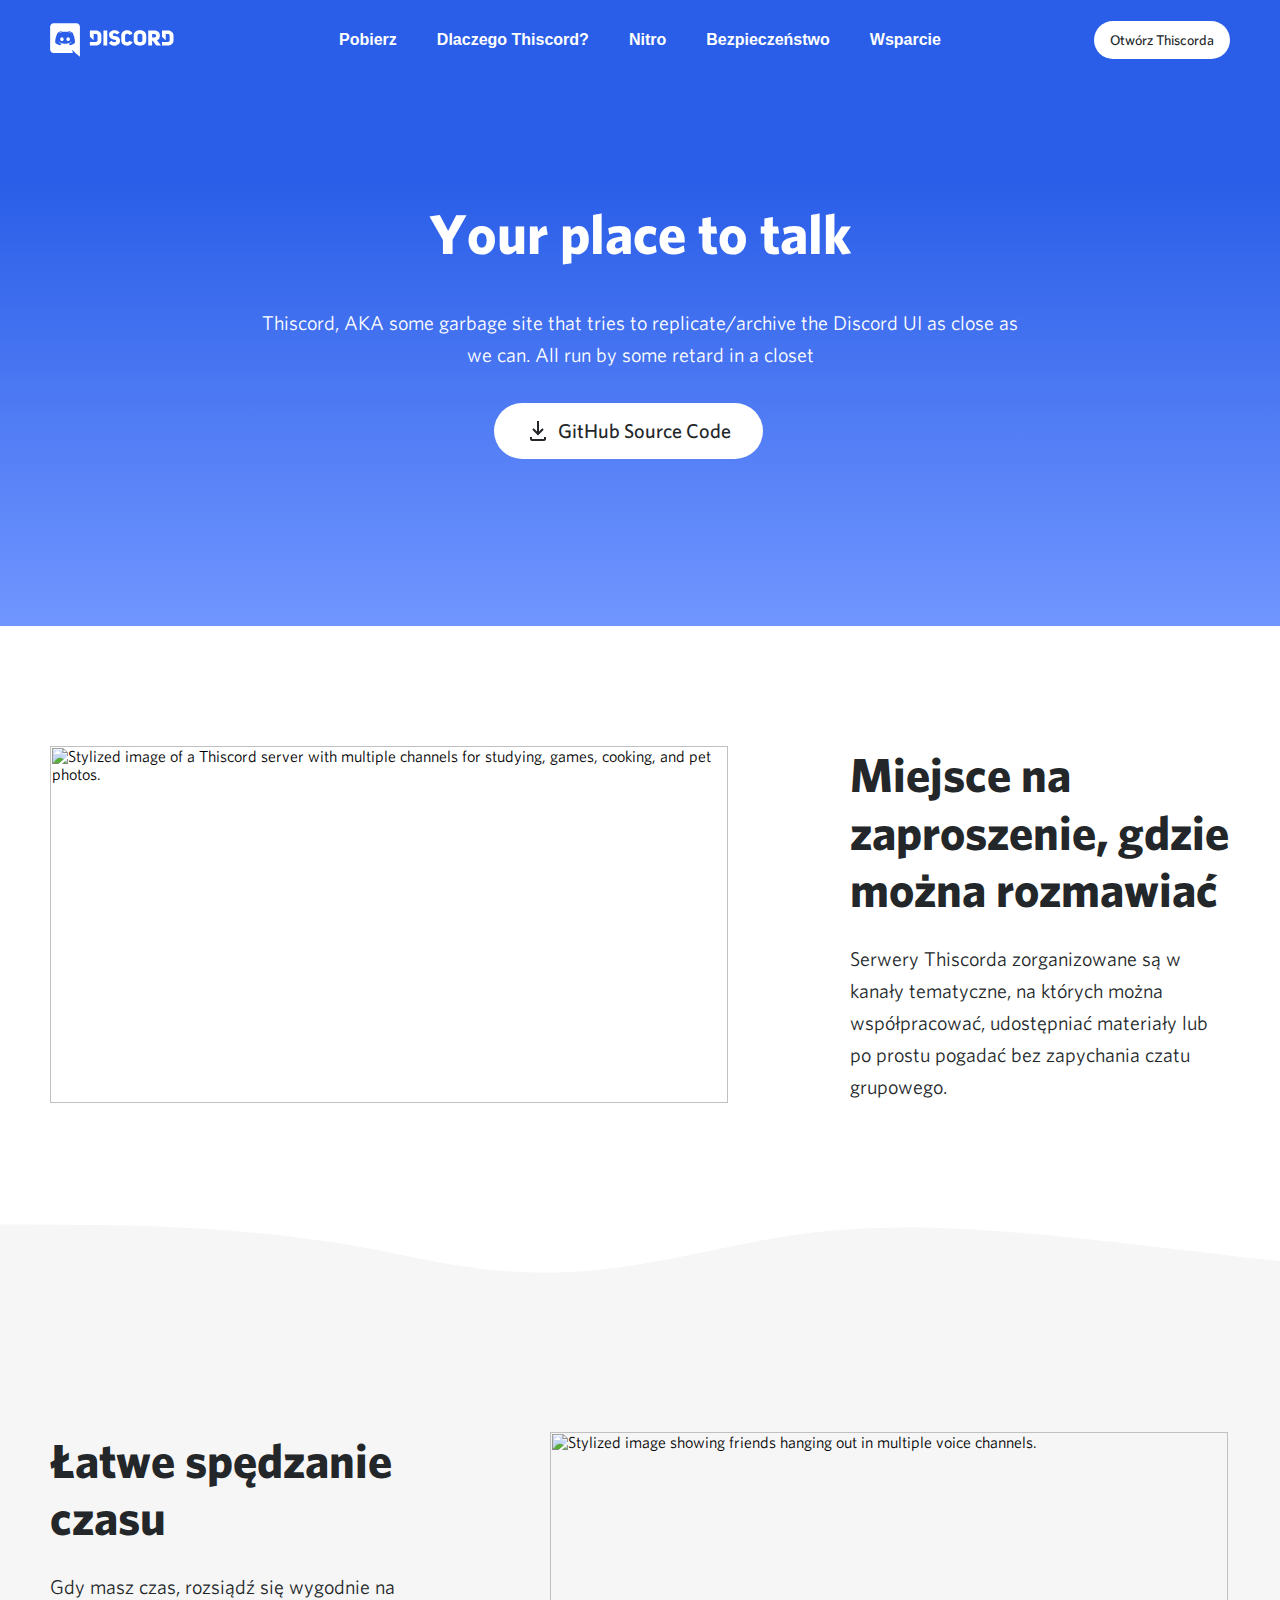
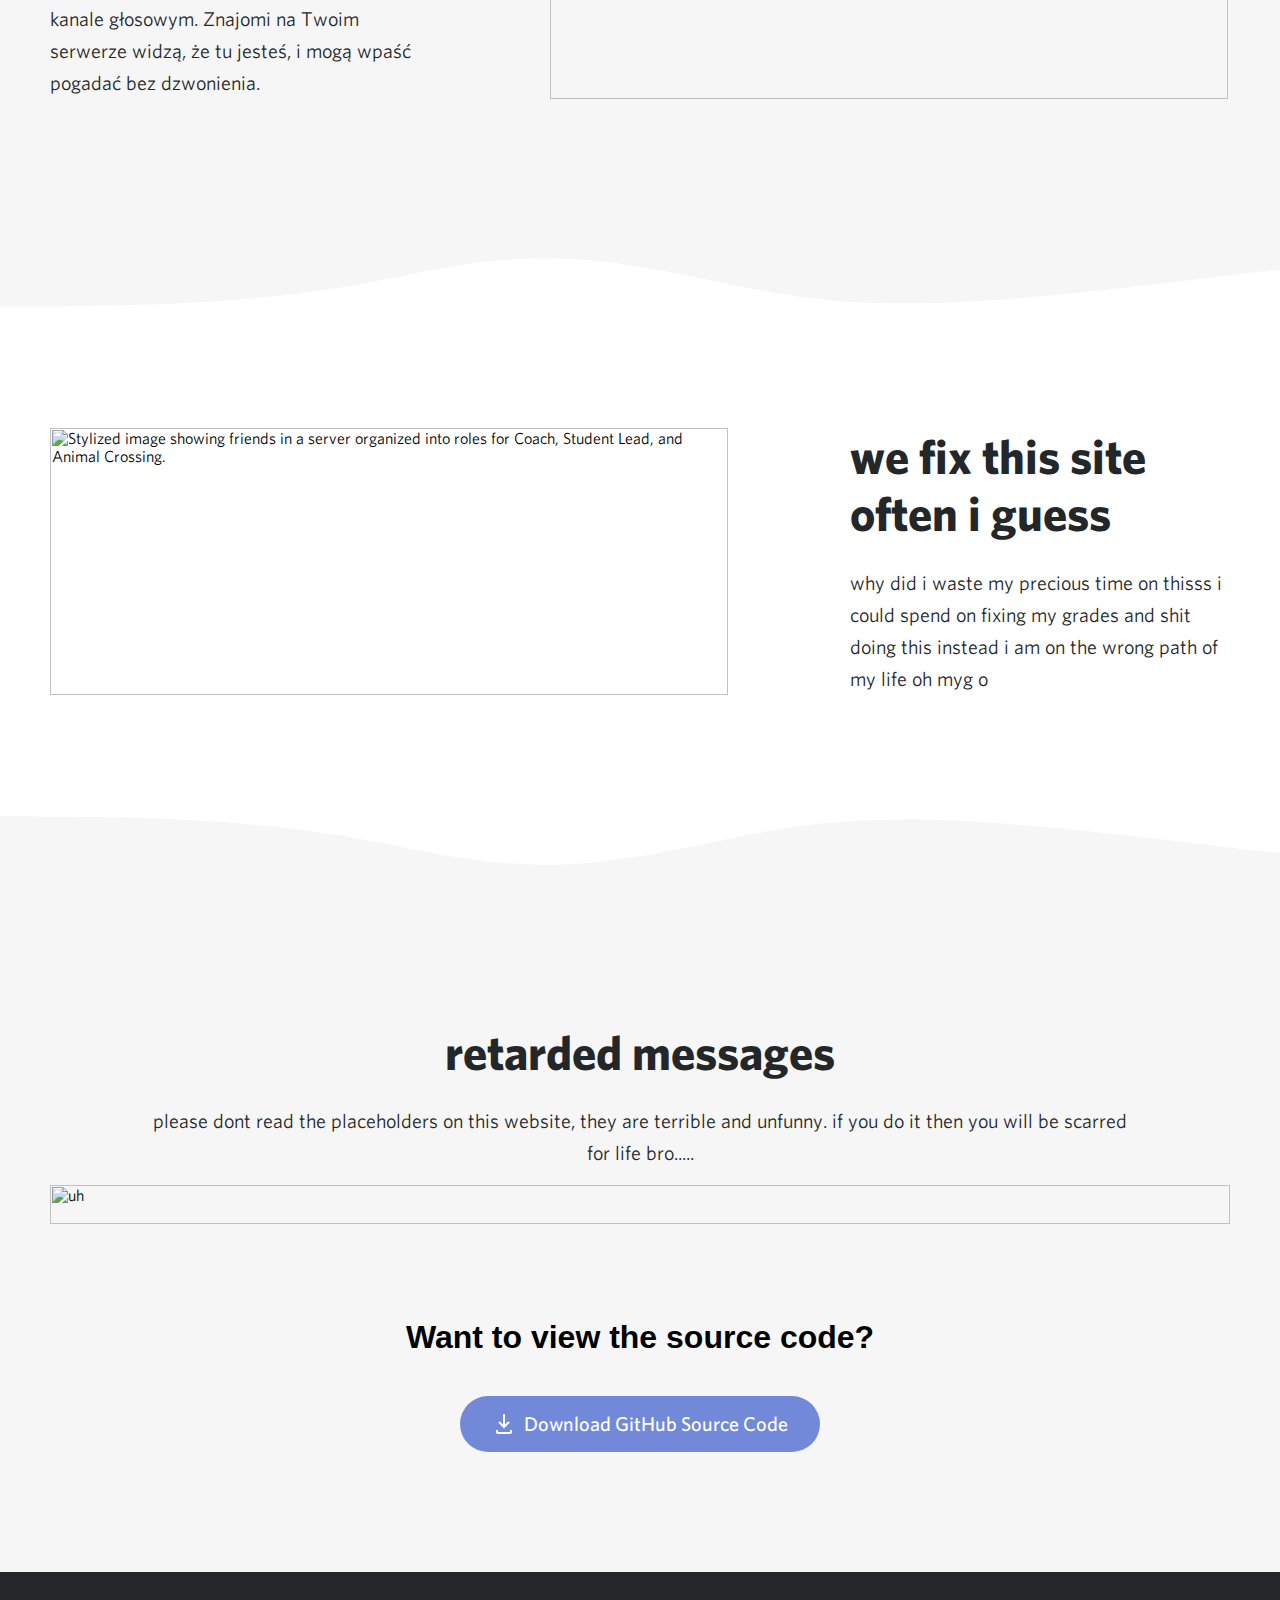
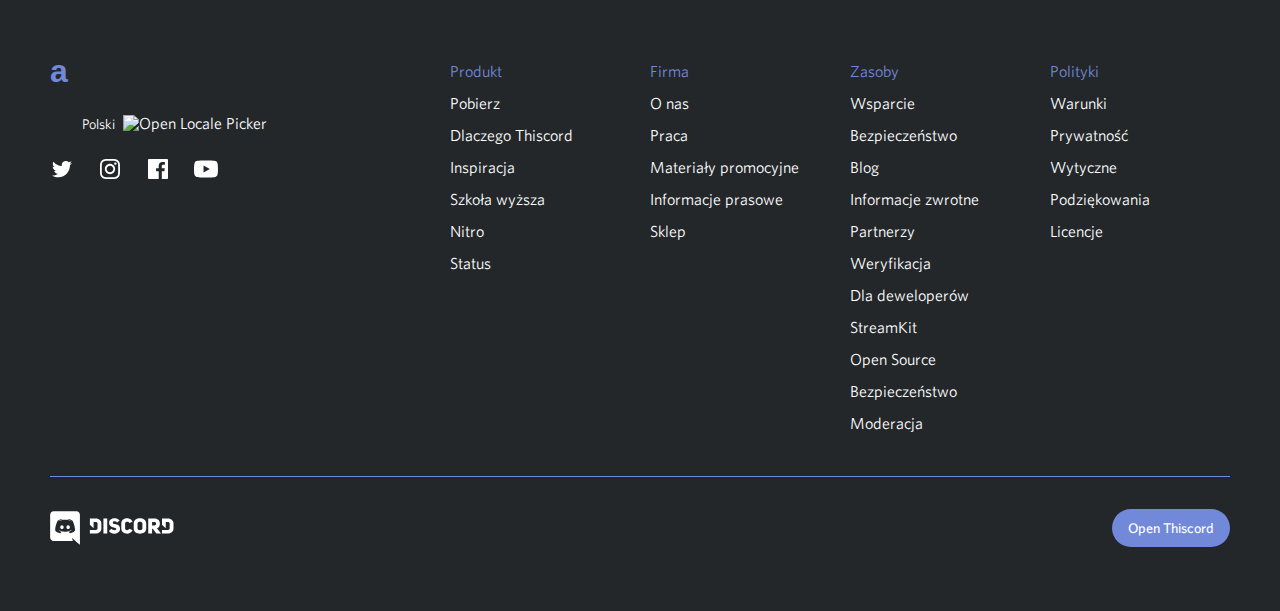
==== commit 66821048: "small fixes and whatnot" ====
--- a/landpage.html
+++ b/landpage.html
@@ -34,7 +34,7 @@
       height="0" width="0" style="display:none;visibility:hidden" sandbox></iframe>
   </noscript>
   <!-- End Google Tag Manager (noscript) -->
-  <div id="app-mount"><div style="height:100%" data-reactroot=""><div class=""><div class="grid-3Ykf_K heroBackground-3m0TRU"><div class="row-3wW-Fx header-Y5-yn4 colorSchemeWhite-33VuSr"><header class="wrapper-vInhSw wrapperMobile-3gWL2X"><nav class="nav-IGyg0q"><a class="link-1bIkeG logoLink-38lqtu" aria-label="Home" href="/"><svg width="124" height="34" viewBox="0 0 124 34" class="logo-3LF899"><g fill="currentColor"><path d="M18.1558 14.297C17.1868 14.297 16.4218 15.13 16.4218 16.167C16.4218 17.204 17.2038 18.037 18.1558 18.037C19.1248 18.037 19.8898 17.204 19.8898 16.167C19.8898 15.13 19.1078 14.297 18.1558 14.297ZM11.9508 14.297C10.9818 14.297 10.2168 15.13 10.2168 16.167C10.2168 17.204 10.9988 18.037 11.9508 18.037C12.9198 18.037 13.6848 17.204 13.6848 16.167C13.7018 15.13 12.9198 14.297 11.9508 14.297Z"></path><path d="M26.4178 0.152954H3.63783C1.71683 0.152954 0.152832 1.71695 0.152832 3.63795V26.418C0.152832 28.339 1.71683 29.903 3.63783 29.903H22.9158L22.0148 26.792L24.1908 28.798L26.2478 30.685L29.9198 33.864V3.63795C29.9028 1.71695 28.3388 0.152954 26.4178 0.152954ZM19.8558 22.168C19.8558 22.168 19.2438 21.437 18.7338 20.808C20.9608 20.179 21.8108 18.802 21.8108 18.802C21.1138 19.261 20.4508 19.584 19.8558 19.805C19.0058 20.162 18.1898 20.383 17.3908 20.536C15.7588 20.842 14.2628 20.757 12.9878 20.519C12.0188 20.332 11.1858 20.077 10.4888 19.788C10.0978 19.635 9.67283 19.448 9.24783 19.21C9.19683 19.176 9.14583 19.159 9.09483 19.125C9.06083 19.108 9.04383 19.091 9.02683 19.091C8.72083 18.921 8.55083 18.802 8.55083 18.802C8.55083 18.802 9.36683 20.145 11.5258 20.791C11.0158 21.437 10.3868 22.185 10.3868 22.185C6.62983 22.066 5.20183 19.618 5.20183 19.618C5.20183 14.195 7.64983 9.79195 7.64983 9.79195C10.0978 7.97295 12.4098 8.02395 12.4098 8.02395L12.5798 8.22795C9.51983 9.09495 8.12583 10.438 8.12583 10.438C8.12583 10.438 8.49983 10.234 9.12883 9.96195C10.9478 9.16295 12.3928 8.95895 12.9878 8.89095C13.0898 8.87395 13.1748 8.85695 13.2768 8.85695C14.3138 8.72095 15.4868 8.68695 16.7108 8.82295C18.3258 9.00995 20.0598 9.48595 21.8278 10.438C21.8278 10.438 20.4848 9.16295 17.5948 8.29595L17.8328 8.02395C17.8328 8.02395 20.1618 7.97295 22.5928 9.79195C22.5928 9.79195 25.0408 14.195 25.0408 19.618C25.0408 19.601 23.6128 22.049 19.8558 22.168ZM45.5258 7.42895H39.8818V13.77L43.6388 17.153V10.999H45.6448C46.9198 10.999 47.5488 11.611 47.5488 12.597V17.306C47.5488 18.292 46.9538 18.955 45.6448 18.955H39.8648V22.542H45.5088C48.5348 22.559 51.3738 21.046 51.3738 17.578V12.512C51.3908 8.97595 48.5518 7.42895 45.5258 7.42895ZM75.1058 17.578V12.376C75.1058 10.506 78.4718 10.081 79.4918 11.951L82.6028 10.693C81.3788 8.00695 79.1518 7.22495 77.2988 7.22495C74.2728 7.22495 71.2808 8.97595 71.2808 12.376V17.578C71.2808 21.012 74.2728 22.729 77.2308 22.729C79.1348 22.729 81.4128 21.794 82.6708 19.346L79.3388 17.816C78.5228 19.907 75.1058 19.397 75.1058 17.578ZM64.8208 13.09C63.6478 12.835 62.8658 12.41 62.8148 11.679C62.8828 9.92795 65.5858 9.85995 67.1668 11.543L69.6658 9.62195C68.1018 7.71795 66.3338 7.20795 64.5148 7.20795C61.7438 7.20795 59.0578 8.77195 59.0578 11.73C59.0578 14.603 61.2678 16.15 63.6988 16.524C64.9398 16.694 66.3168 17.187 66.2828 18.037C66.1808 19.652 62.8488 19.567 61.3358 17.731L58.9218 19.992C60.3328 21.811 62.2538 22.729 64.0558 22.729C66.8268 22.729 69.9038 21.131 70.0228 18.207C70.1928 14.518 67.5068 13.583 64.8208 13.09ZM53.4308 22.525H57.2388V7.42895H53.4308V22.525ZM117.64 7.42895H111.996V13.77L115.753 17.153V10.999H117.759C119.034 10.999 119.663 11.611 119.663 12.597V17.306C119.663 18.292 119.068 18.955 117.759 18.955H111.979V22.542H117.64C120.666 22.559 123.505 21.046 123.505 17.578V12.512C123.505 8.97595 120.666 7.42895 117.64 7.42895ZM89.9468 7.22495C86.8188 7.22495 83.7078 8.92495 83.7078 12.41V17.561C83.7078 21.012 86.8358 22.746 89.9808 22.746C93.1088 22.746 96.2198 21.012 96.2198 17.561V12.41C96.2198 8.94195 93.0748 7.22495 89.9468 7.22495ZM92.3948 17.561C92.3948 18.649 91.1708 19.21 89.9638 19.21C88.7398 19.21 87.5158 18.683 87.5158 17.561V12.41C87.5158 11.305 88.7058 10.71 89.8958 10.71C91.1368 10.71 92.3948 11.237 92.3948 12.41V17.561ZM109.888 12.41C109.803 8.87395 107.389 7.44595 104.278 7.44595H98.2428V22.542H102.102V17.748H102.782L106.284 22.542H111.044L106.93 17.357C108.749 16.779 109.888 15.198 109.888 12.41ZM104.346 14.45H102.102V10.999H104.346C106.743 10.999 106.743 14.45 104.346 14.45Z"></path></g></svg></a><div class="mobileButtonContainer-3I8xXw"><a class="button-195cDm buttonWhite-18r1SC buttonSmall-2bnF7I gtm-click-class-login-button button-1x6X9g mobileAppButton-2dMGaq" href="//Thiscord.com/login">Otwórz Thiscorda</a><button class="menuIcon-3UgAfy" aria-hidden="false"><svg width="40" height="40" viewBox="0 0 40 40"><path fill="currentColor" fill-rule="evenodd" clip-rule="evenodd" d="M33.3327 10H6.66602V15H33.3327V10ZM6.66602 18.3317H33.3327V23.3317H6.66602V18.3317ZM6.66602 26.665H33.3327V31.665H6.66602V26.665Z"></path></svg></button></div></nav></header><header class="wrapper-vInhSw wrapperDesktop-1VrZRb"><nav class="nav-IGyg0q"><a class="link-1bIkeG logoLink-38lqtu" aria-label="Home" href="/"><svg width="124" height="34" viewBox="0 0 124 34" class="logo-3LF899"><g fill="currentColor"><path d="M18.1558 14.297C17.1868 14.297 16.4218 15.13 16.4218 16.167C16.4218 17.204 17.2038 18.037 18.1558 18.037C19.1248 18.037 19.8898 17.204 19.8898 16.167C19.8898 15.13 19.1078 14.297 18.1558 14.297ZM11.9508 14.297C10.9818 14.297 10.2168 15.13 10.2168 16.167C10.2168 17.204 10.9988 18.037 11.9508 18.037C12.9198 18.037 13.6848 17.204 13.6848 16.167C13.7018 15.13 12.9198 14.297 11.9508 14.297Z"></path><path d="M26.4178 0.152954H3.63783C1.71683 0.152954 0.152832 1.71695 0.152832 3.63795V26.418C0.152832 28.339 1.71683 29.903 3.63783 29.903H22.9158L22.0148 26.792L24.1908 28.798L26.2478 30.685L29.9198 33.864V3.63795C29.9028 1.71695 28.3388 0.152954 26.4178 0.152954ZM19.8558 22.168C19.8558 22.168 19.2438 21.437 18.7338 20.808C20.9608 20.179 21.8108 18.802 21.8108 18.802C21.1138 19.261 20.4508 19.584 19.8558 19.805C19.0058 20.162 18.1898 20.383 17.3908 20.536C15.7588 20.842 14.2628 20.757 12.9878 20.519C12.0188 20.332 11.1858 20.077 10.4888 19.788C10.0978 19.635 9.67283 19.448 9.24783 19.21C9.19683 19.176 9.14583 19.159 9.09483 19.125C9.06083 19.108 9.04383 19.091 9.02683 19.091C8.72083 18.921 8.55083 18.802 8.55083 18.802C8.55083 18.802 9.36683 20.145 11.5258 20.791C11.0158 21.437 10.3868 22.185 10.3868 22.185C6.62983 22.066 5.20183 19.618 5.20183 19.618C5.20183 14.195 7.64983 9.79195 7.64983 9.79195C10.0978 7.97295 12.4098 8.02395 12.4098 8.02395L12.5798 8.22795C9.51983 9.09495 8.12583 10.438 8.12583 10.438C8.12583 10.438 8.49983 10.234 9.12883 9.96195C10.9478 9.16295 12.3928 8.95895 12.9878 8.89095C13.0898 8.87395 13.1748 8.85695 13.2768 8.85695C14.3138 8.72095 15.4868 8.68695 16.7108 8.82295C18.3258 9.00995 20.0598 9.48595 21.8278 10.438C21.8278 10.438 20.4848 9.16295 17.5948 8.29595L17.8328 8.02395C17.8328 8.02395 20.1618 7.97295 22.5928 9.79195C22.5928 9.79195 25.0408 14.195 25.0408 19.618C25.0408 19.601 23.6128 22.049 19.8558 22.168ZM45.5258 7.42895H39.8818V13.77L43.6388 17.153V10.999H45.6448C46.9198 10.999 47.5488 11.611 47.5488 12.597V17.306C47.5488 18.292 46.9538 18.955 45.6448 18.955H39.8648V22.542H45.5088C48.5348 22.559 51.3738 21.046 51.3738 17.578V12.512C51.3908 8.97595 48.5518 7.42895 45.5258 7.42895ZM75.1058 17.578V12.376C75.1058 10.506 78.4718 10.081 79.4918 11.951L82.6028 10.693C81.3788 8.00695 79.1518 7.22495 77.2988 7.22495C74.2728 7.22495 71.2808 8.97595 71.2808 12.376V17.578C71.2808 21.012 74.2728 22.729 77.2308 22.729C79.1348 22.729 81.4128 21.794 82.6708 19.346L79.3388 17.816C78.5228 19.907 75.1058 19.397 75.1058 17.578ZM64.8208 13.09C63.6478 12.835 62.8658 12.41 62.8148 11.679C62.8828 9.92795 65.5858 9.85995 67.1668 11.543L69.6658 9.62195C68.1018 7.71795 66.3338 7.20795 64.5148 7.20795C61.7438 7.20795 59.0578 8.77195 59.0578 11.73C59.0578 14.603 61.2678 16.15 63.6988 16.524C64.9398 16.694 66.3168 17.187 66.2828 18.037C66.1808 19.652 62.8488 19.567 61.3358 17.731L58.9218 19.992C60.3328 21.811 62.2538 22.729 64.0558 22.729C66.8268 22.729 69.9038 21.131 70.0228 18.207C70.1928 14.518 67.5068 13.583 64.8208 13.09ZM53.4308 22.525H57.2388V7.42895H53.4308V22.525ZM117.64 7.42895H111.996V13.77L115.753 17.153V10.999H117.759C119.034 10.999 119.663 11.611 119.663 12.597V17.306C119.663 18.292 119.068 18.955 117.759 18.955H111.979V22.542H117.64C120.666 22.559 123.505 21.046 123.505 17.578V12.512C123.505 8.97595 120.666 7.42895 117.64 7.42895ZM89.9468 7.22495C86.8188 7.22495 83.7078 8.92495 83.7078 12.41V17.561C83.7078 21.012 86.8358 22.746 89.9808 22.746C93.1088 22.746 96.2198 21.012 96.2198 17.561V12.41C96.2198 8.94195 93.0748 7.22495 89.9468 7.22495ZM92.3948 17.561C92.3948 18.649 91.1708 19.21 89.9638 19.21C88.7398 19.21 87.5158 18.683 87.5158 17.561V12.41C87.5158 11.305 88.7058 10.71 89.8958 10.71C91.1368 10.71 92.3948 11.237 92.3948 12.41V17.561ZM109.888 12.41C109.803 8.87395 107.389 7.44595 104.278 7.44595H98.2428V22.542H102.102V17.748H102.782L106.284 22.542H111.044L106.93 17.357C108.749 16.779 109.888 15.198 109.888 12.41ZM104.346 14.45H102.102V10.999H104.346C106.743 10.999 106.743 14.45 104.346 14.45Z"></path></g></svg></a><div class="links-10hR8L"><a class="link-1bIkeG link-oDO0Ir" href="#">Pobierz</a><a class="link-1bIkeG link-oDO0Ir" href="#">Dlaczego Thiscord?</a><a class="link-1bIkeG link-oDO0Ir" href="/nitro">Nitro</a><a class="link-1bIkeG link-oDO0Ir" href="#">Bezpieczeństwo</a><a class="link-1bIkeG link-oDO0Ir" href="#">Wsparcie</a></div><div class="appButton-2wSXh-"><a class="button-195cDm buttonWhite-18r1SC buttonSmall-2bnF7I gtm-click-class-login-button button-1x6X9g" href="index.html">Otwórz Thiscorda</a></div></nav></header></div><div class="row-3wW-Fx heroContainer-3j1eQg"><div class="heroBody-3b6R3c"><div class="heroText-Sc7-zG"><h1 class="h1-1JG5Bw">Your place to talk</h1><div class="text-3U-SDd textMedium-1DcD2z heroSubtitle-32Iz6d">Thiscord, AKA some garbage site that tries to replicate/archive the Discord UI as close as we can. All run by some retard in a closet</div></div><div class="ctaContainer-3vWJHU"><a class="button-195cDm buttonWhite-18r1SC buttonLarge-2j8B-n downloadButton-111eh6 twoButtons-3Bk8eU" href="#"><svg width="24" height="24" viewBox="0 0 24 24" class="icon-nuGd5b"><g fill="currentColor"><path d="M17.707 10.708L16.293 9.29398L13 12.587V2.00098H11V12.587L7.70697 9.29398L6.29297 10.708L12 16.415L17.707 10.708Z"></path><path d="M18 18.001V20.001H6V18.001H4V20.001C4 21.103 4.897 22.001 6 22.001H18C19.104 22.001 20 21.103 20 20.001V18.001H18Z"></path></g></svg>GitHub Source Code</a><button class="button-195cDm buttonDark-1kG4vN buttonLarge-2j8B-n gtm-click-class-open-button openButton-McADyK">Open Thiscord in your browser</button></div></div></div><div aria-hidden="true" class="heroImageContainer-36P5yd"><img src="/assets/11ebd3cd1712fe17b647d846559d7559.svg" class="backgroundImages-2rUazg stripe1-3BXB_U" alt=""><img src="/assets/d70fa33128cb72c4092abac7a0d25ed2.svg" class="backgroundImages-2rUazg stripe2-8Dj-R4" alt=""><img src="/assets/7df86467c3079db32f8a48aeadc450ca.svg" class="backgroundImages-2rUazg stripe3-2NZ4zi" alt=""><img src="/assets/6623b6310d590ec9be669189f4aa813a.svg" class="backgroundImages-2rUazg stripeCute-2yWHX7" alt=""><img src="/assets/4bdac631250f5f9e8a4b928d5efa22c8.svg" class="backgroundImages-2rUazg island2-2Nb-g5" alt=""><img src="/assets/94acf432b564660994742251c2a5f222.svg" class="backgroundImages-2rUazg island1-3TIhuh" alt=""><img src="/assets/1d9b04db64569bf18409a59a32ffd256.svg" class="backgroundImages-2rUazg cloud4-2BRRU2" alt=""><img src="/assets/beb557bf6fce2373c59accc0931c9567.svg" class="backgroundImages-2rUazg cloud5-34_2QW" alt=""><img src="/assets/690c2345bcaaaa50b71548231a26b696.svg" class="backgroundImages-2rUazg cloud2Second-Gbh2WA" alt=""><img src="/assets/092d86847152cc1297e50ac02e28baf5.svg" class="backgroundImages-2rUazg cloud1-1oi7Jg" alt=""><img src="/assets/690c2345bcaaaa50b71548231a26b696.svg" class="backgroundImages-2rUazg cloud2-2ngq2N" alt=""><img src="/assets/5fadc604cb12da892e196e6dbf20e2a6.svg" class="backgroundImages-2rUazg cloud3-3IZheo" alt=""><img src="/assets/7ed9683436331d4a3434ca9fa64b5859.svg" class="backgroundImages-2rUazg cloud6-j2xFjt" alt=""><img src="/assets/f8c67d821e5f44619258319a4ecdf84d.svg" class="backgroundImages-2rUazg cloud7-29FdT1" alt=""><img src="/assets/6e95d39708991a81004b77a5282160c6.svg" class="backgroundImages-2rUazg cloud9-16dNGB" alt=""><img src="/assets/5cc3db60569965c8bd92a05f6cb09b8d.svg" class="backgroundImages-2rUazg diamond-2IoVJv" alt=""><img src="/assets/31fde13d3508b8ddb01cf817ad09c690.svg" class="backgroundImages-2rUazg ship-2AEkqt" alt=""><img src="/assets/a6f749bbe52f6e75c8735c5075bfc4a4.svg" class="backgroundImages-2rUazg cloudCute-s1ak5z" alt=""><img src="/assets/fb628c7d1e7b604e841e10e289148659.svg" class="backgroundImages-2rUazg cloud8-3V2ZT2" alt=""><img src="/assets/9c0629769616f9629689a0e68a2e57b7.svg" class="backgroundImages-2rUazg cloud10-3dZ5jP" alt=""><img src="/assets/edaebb01cd24df779f6feae9a34bd7d8.svg" class="backgroundBuildings-1dpPv_" alt=""><img src="/assets/e92fcc9ab6e63c1a17e954af347a1f1d.svg" class="foregroundLeft-oYeoOv" alt=""><img src="/assets/7b01f72a2054561145b6dd04add417c0.svg" class="foregroundRight-31UKnq" alt=""></div></div><div><div class="grid-3Ykf_K"><div class="row-3wW-Fx container-3iEQmT imageLeft-1VXvAQ visible-hh3e_5"><img class="image-1-kW64 featureImage-3J6LeD" alt="Stylized image of a Thiscord server with multiple channels for studying, games, cooking, and pet photos." src="/assets/c01c644bc9fa2a28678ae2f44969d248.svg"><div class="description-1K7RzO"><h2 class="h2-25VyWe">Miejsce na zaproszenie, gdzie można rozmawiać</h2><div class="text-3U-SDd textMedium-1DcD2z subtitle-1ZS-lq">Serwery Thiscorda zorganizowane są w kanały tematyczne, na których można współpracować, udostępniać materiały lub po prostu pogadać bez zapychania czatu grupowego.</div></div></div></div><div class="wave-38scNw" aria-hidden="true"><svg class="wave-1hkxOo" version="1.1" xmlns="http://www.w3.org/2000/svg" viewBox="0 0 1440 100" preserveAspectRatio="none"><path class="wavePath-haxJK1 animationPaused-2hZ4IO" d="M826.337463,25.5396311 C670.970254,58.655965 603.696181,68.7870267 447.802481,35.1443383 C293.342778,1.81111414 137.33377,1.81111414 0,1.81111414 L0,150 L1920,150 L1920,1.81111414 C1739.53523,-16.6853983 1679.86404,73.1607868 1389.7826,37.4859505 C1099.70117,1.81111414 981.704672,-7.57670281 826.337463,25.5396311 Z" fill="currentColor"></path></svg></div><div class="grid-3Ykf_K greyBackground-2ATEHg"><div class="row-3wW-Fx container-3iEQmT imageRight-2P6qcK visible-hh3e_5"><img class="image-1-kW64 featureImage-3J6LeD" alt="Stylized image showing friends hanging out in multiple voice channels." src="/assets/98c9edf635a98377ec579aaa19ed47be.svg"><div class="description-1K7RzO"><h2 class="h2-25VyWe">Łatwe spędzanie czasu</h2><div class="text-3U-SDd textMedium-1DcD2z subtitle-1ZS-lq">Gdy masz czas, rozsiądź się wygodnie na kanale głosowym. Znajomi na Twoim serwerze widzą, że tu jesteś, i mogą wpaść pogadać bez dzwonienia.</div></div></div></div><div class="wave-38scNw invertedWave-2Uzmgv" aria-hidden="true"><svg class="wave-1hkxOo" version="1.1" xmlns="http://www.w3.org/2000/svg" viewBox="0 0 1440 100" preserveAspectRatio="none"><path class="wavePath-haxJK1 animationPaused-2hZ4IO" d="M826.337463,25.5396311 C670.970254,58.655965 603.696181,68.7870267 447.802481,35.1443383 C293.342778,1.81111414 137.33377,1.81111414 0,1.81111414 L0,150 L1920,150 L1920,1.81111414 C1739.53523,-16.6853983 1679.86404,73.1607868 1389.7826,37.4859505 C1099.70117,1.81111414 981.704672,-7.57670281 826.337463,25.5396311 Z" fill="currentColor"></path></svg></div><div class="grid-3Ykf_K"><div class="row-3wW-Fx container-3iEQmT imageLeft-1VXvAQ visible-hh3e_5"><img class="image-1-kW64 featureImage-3J6LeD" alt="Stylized image showing friends in a server organized into roles for Coach, Student Lead, and Animal Crossing." src="/assets/9184fcadc2e3c84650dd4b075850d3d6.svg"><div class="description-1K7RzO"><h2 class="h2-25VyWe">we fix this site often i guess</h2><div class="text-3U-SDd textMedium-1DcD2z subtitle-1ZS-lq">why did i waste my precious time on thisss i could spend on fixing my grades and shit doing this instead i am on the wrong path of my life oh myg o</div></div></div></div><div class="wave-38scNw" aria-hidden="true"><svg class="wave-1hkxOo" version="1.1" xmlns="http://www.w3.org/2000/svg" viewBox="0 0 1440 100" preserveAspectRatio="none"><path class="wavePath-haxJK1 animationPaused-2hZ4IO" d="M826.337463,25.5396311 C670.970254,58.655965 603.696181,68.7870267 447.802481,35.1443383 C293.342778,1.81111414 137.33377,1.81111414 0,1.81111414 L0,150 L1920,150 L1920,1.81111414 C1739.53523,-16.6853983 1679.86404,73.1607868 1389.7826,37.4859505 C1099.70117,1.81111414 981.704672,-7.57670281 826.337463,25.5396311 Z" fill="currentColor"></path></svg></div><div class="grid-3Ykf_K greyBackground-2ATEHg"><div class="row-3wW-Fx container-3iEQmT imageBottom-2ROCI6 lastFeatureTile-11EYAU visible-hh3e_5"><div class="description-1K7RzO"><h2 class="h2-25VyWe">retarded messages</h2><div class="text-3U-SDd textMedium-1DcD2z subtitle-1ZS-lq">please dont read the placeholders on this website, they are terrible and unfunny. if you do it then you will be scarred for life bro.....</div></div><img class="image-1-kW64" alt="uh" src="/assets/f61264d792fd2556a618c95d97b5de07.svg"></div></div><div class="grid-3Ykf_K greyBackground-2ATEHg"><div class="row-3wW-Fx container-3fzHO2 cta-3aOZq-"><div aria-hidden="true" class="sparklesContainer-3Fo_ua"><img class="sparkles-QgcuS6" src="/assets/a188414ce83f2454b9d71a47c3d95909.svg" alt=""></div><h4 class="h4-1gN70b title-2TUBQe">Want to view the source code?</h4><a class="button-195cDm buttonBrand-33cvhX buttonLarge-2j8B-n downloadButton-1lMS1e" href="#"><svg width="24" height="24" viewBox="0 0 24 24" class="icon-nuGd5b"><g fill="currentColor"><path d="M17.707 10.708L16.293 9.29398L13 12.587V2.00098H11V12.587L7.70697 9.29398L6.29297 10.708L12 16.415L17.707 10.708Z"></path><path d="M18 18.001V20.001H6V18.001H4V20.001C4 21.103 4.897 22.001 6 22.001H18C19.104 22.001 20 21.103 20 20.001V18.001H18Z"></path></g></svg>Download GitHub Source Code</a></div></div></div><div class="grid-3Ykf_K footer-2JjWU3 brand-2EpRQL" role="navigation"><div class="row-3wW-Fx"><div class="infoBox-2VU2Db"><h4 class="h4-1gN70b tagline-1MAOjD">a</h4><div class="language-22KUGc"><div class="container-39M5NE"><div tabindex="0" class="selectorContainer-1V6WCy" role="button"><div class="localeContainer-3-LqgX"><img class="flag-1DqYaK" src="/assets/894cceea2dd5b523936930d1d7e333c5.png" alt=""><div class="text-3U-SDd textExtraSmall-JZhbhQ selectorlanguageName-2UyByn">Polski</div></div><img class="arrowIcon-3ZvdFr" src="/assets/779a770c34fcb823a598a7277301adaf.svg" alt="Open Locale Picker"></div></div></div><div class="social-3JNwIn"><a class="link-1bIkeG linkDefault-1Ca2JP socialLink-31Zbhj" href="https://twitter.com/Thiscord" title="Thiscord on Twitter"><svg width="24" height="24" viewBox="0 0 24 24" class="socialIcon-32i0_n"><path fill="currentColor" d="M8.2177 20.2976C15.798 20.2976 19.9327 14.0329 19.9327 8.58261V8.05011C20.7362 7.46091 21.435 6.74089 22 5.92012C21.2567 6.26235 20.4637 6.48437 19.6507 6.57791C20.5139 6.06164 21.1597 5.24885 21.4675 4.2913C20.6598 4.76183 19.7822 5.10021 18.8677 5.29365C17.3053 3.64491 14.7069 3.56109 13.0415 5.10571C11.9701 6.10222 11.5157 7.59694 11.8512 9.02114C8.54594 8.85772 5.46574 7.29769 3.37823 4.72983C2.28095 6.60789 2.84519 9.01622 4.66249 10.2114C4.00661 10.1858 3.36464 10.0146 2.78309 9.71026V9.7729C2.78257 11.7293 4.15628 13.417 6.07204 13.8136C5.46884 13.9751 4.83671 13.9965 4.22396 13.8763C4.76475 15.5538 6.31437 16.7003 8.07674 16.7267C6.62377 17.8749 4.82287 18.4936 2.97103 18.4808C2.65779 18.4808 2.31323 18.4495 2 18.4182C3.84433 19.6513 6.0148 20.3057 8.23336 20.2976"></path></svg></a><a class="link-1bIkeG linkDefault-1Ca2JP socialLink-31Zbhj" href="https://www.instagram.com/Thiscord/" title="Thiscord on Instagram"><svg width="24" height="24" viewBox="0 0 24 24" class="socialIcon-32i0_n"><g fill="currentColor"><path fill-rule="evenodd" clip-rule="evenodd" d="M11.9969 2.00632C9.28187 2.00632 8.94143 2.01783 7.87516 2.06648C6.81111 2.11501 6.0844 2.28402 5.44853 2.53116C4.79115 2.78659 4.23365 3.12842 3.67786 3.68417C3.1221 4.23997 2.78028 4.79747 2.52484 5.45485C2.2777 6.09072 2.10869 6.81743 2.06016 7.88148C2.01151 8.94775 2 9.28818 2 12.0032C2 14.7181 2.01151 15.0586 2.06016 16.1249C2.10869 17.1889 2.2777 17.9156 2.52484 18.5515C2.78028 19.2089 3.1221 19.7664 3.67786 20.3222C4.23365 20.8779 4.79115 21.2197 5.44853 21.4752C6.0844 21.7223 6.81111 21.8913 7.87516 21.9398C8.94143 21.9885 9.28187 22 11.9969 22C14.7118 22 15.0523 21.9885 16.1185 21.9398C17.1826 21.8913 17.9093 21.7223 18.5452 21.4752C19.2025 21.2197 19.76 20.8779 20.3158 20.3222C20.8716 19.7664 21.2134 19.2089 21.4689 18.5515C21.716 17.9156 21.885 17.1889 21.9335 16.1249C21.9822 15.0586 21.9937 14.7181 21.9937 12.0032C21.9937 9.28818 21.9822 8.94775 21.9335 7.88148C21.885 6.81743 21.716 6.09072 21.4689 5.45485C21.2134 4.79747 20.8716 4.23997 20.3158 3.68417C19.76 3.12842 19.2025 2.78659 18.5452 2.53116C17.9093 2.28402 17.1826 2.11501 16.1185 2.06648C15.0523 2.01783 14.7118 2.00632 11.9969 2.00632ZM11.9969 3.80755C14.6661 3.80755 14.9823 3.81775 16.0364 3.86584C17.0111 3.91029 17.5404 4.07314 17.8927 4.21005C18.3593 4.3914 18.6923 4.60802 19.0421 4.95786C19.392 5.30767 19.6086 5.64068 19.79 6.10731C19.9269 6.45957 20.0897 6.9889 20.1342 7.96358C20.1823 9.01771 20.1925 9.3339 20.1925 12.0032C20.1925 14.6724 20.1823 14.9886 20.1342 16.0427C20.0897 17.0174 19.9269 17.5468 19.79 17.899C19.6086 18.3656 19.392 18.6987 19.0421 19.0485C18.6923 19.3983 18.3593 19.6149 17.8927 19.7963C17.5404 19.9332 17.0111 20.096 16.0364 20.1405C14.9825 20.1886 14.6663 20.1988 11.9969 20.1988C9.32738 20.1988 9.01127 20.1886 7.95726 20.1405C6.98258 20.096 6.45325 19.9332 6.10099 19.7963C5.63437 19.6149 5.30135 19.3983 4.95155 19.0485C4.60175 18.6987 4.38508 18.3656 4.20373 17.899C4.06683 17.5468 3.90397 17.0174 3.85952 16.0427C3.81143 14.9886 3.80123 14.6724 3.80123 12.0032C3.80123 9.3339 3.81143 9.01771 3.85952 7.96358C3.90397 6.9889 4.06683 6.45957 4.20373 6.10731C4.38508 5.64068 4.60171 5.30767 4.95155 4.95786C5.30135 4.60802 5.63437 4.3914 6.10099 4.21005C6.45325 4.07314 6.98258 3.91029 7.95726 3.86584C9.01139 3.81775 9.32758 3.80755 11.9969 3.80755Z"></path><path fill-rule="evenodd" clip-rule="evenodd" d="M11.9968 15.3355C10.1564 15.3355 8.66451 13.8435 8.66451 12.0032C8.66451 10.1628 10.1564 8.67089 11.9968 8.67089C13.8372 8.67089 15.3291 10.1628 15.3291 12.0032C15.3291 13.8435 13.8372 15.3355 11.9968 15.3355ZM11.9968 6.86966C9.16161 6.86966 6.86328 9.16799 6.86328 12.0032C6.86328 14.8384 9.16161 17.1367 11.9968 17.1367C14.832 17.1367 17.1303 14.8384 17.1303 12.0032C17.1303 9.16799 14.832 6.86966 11.9968 6.86966Z"></path><path fill-rule="evenodd" clip-rule="evenodd" d="M18.5328 6.66684C18.5328 7.32938 17.9957 7.86644 17.3331 7.86644C16.6706 7.86644 16.1335 7.32938 16.1335 6.66684C16.1335 6.0043 16.6706 5.46719 17.3331 5.46719C17.9957 5.46719 18.5328 6.0043 18.5328 6.66684Z"></path></g></svg></a><a class="link-1bIkeG linkDefault-1Ca2JP socialLink-31Zbhj" href="https://www.facebook.com/Thiscord/" title="Thiscord on Facebook"><svg width="24" height="24" viewBox="0 0 24 24" class="socialIcon-32i0_n"><path fill="currentColor" d="M20.875 2H3.09375C2.46875 2 2 2.5 2 3.09375V20.875C2 21.5 2.5 21.9687 3.09375 21.9687H12.6875V14.2188H10.0625V11.1875H12.6562V8.96874C12.6562 6.375 14.2187 4.96875 16.5312 4.96875C17.625 4.96875 18.5937 5.0625 18.875 5.09375V7.78125H17.2812C16.0312 7.78125 15.7812 8.375 15.7812 9.25V11.1875H18.7812L18.4062 14.25H15.8125V22H20.9062C21.5312 22 22 21.5 22 20.9062V3.125C22 2.46875 21.5 2 20.875 2Z"></path></svg></a><a class="link-1bIkeG linkDefault-1Ca2JP socialLink-31Zbhj" href="https://www.youtube.com/Thiscord/" title="Thiscord on YouTube"><svg width="24" height="24" viewBox="0 0 24 24" class="socialIcon-32i0_n"><path fill-rule="evenodd" clip-rule="evenodd" d="M21.3766 4.10479C22.4093 4.38257 23.2225 5.20102 23.4985 6.24038C24 8.12411 24 12.0545 24 12.0545C24 12.0545 24 15.9848 23.4985 17.8688C23.2225 18.908 22.4093 19.7265 21.3766 20.0044C19.505 20.5091 12 20.5091 12 20.5091C12 20.5091 4.49496 20.5091 2.62336 20.0044C1.59082 19.7265 0.777545 18.908 0.501545 17.8688C0 15.9848 0 12.0545 0 12.0545C0 12.0545 0 8.12411 0.501545 6.24038C0.777545 5.20102 1.59082 4.38257 2.62336 4.10479C4.49496 3.59998 12 3.59998 12 3.59998C12 3.59998 19.505 3.59998 21.3766 4.10479ZM15.8182 12.0546L9.54551 15.623V8.48596L15.8182 12.0546Z" fill="currentColor"></path></svg></a></div></div><div class="spacer-1syQkv"></div><div class="routeSection-3thsqR"><h5 class="text-3U-SDd textSmall-2bq_Bu colHeader-2ikURV">Produkt</h5><a class="link-1bIkeG linkDefault-1Ca2JP navLink-2UfL05" href="/download"><span class="text-3U-SDd textSmall-2bq_Bu">Pobierz</span></a><a class="link-1bIkeG linkDefault-1Ca2JP navLink-2UfL05" href="/why-Thiscord-is-different"><span class="text-3U-SDd textSmall-2bq_Bu">Dlaczego Thiscord</span></a><a class="link-1bIkeG linkDefault-1Ca2JP navLink-2UfL05" href="/inspiration"><span class="text-3U-SDd textSmall-2bq_Bu">Inspiracja</span></a><a class="link-1bIkeG linkDefault-1Ca2JP navLink-2UfL05" href="/college"><span class="text-3U-SDd textSmall-2bq_Bu">Szkoła wyższa</span></a><a class="link-1bIkeG linkDefault-1Ca2JP navLink-2UfL05" href="/nitro"><span class="text-3U-SDd textSmall-2bq_Bu">Nitro</span></a><a class="link-1bIkeG linkDefault-1Ca2JP navLink-2UfL05" href="//status.Thiscord.com"><span class="text-3U-SDd textSmall-2bq_Bu">Status</span></a></div><div class="routeSection-3thsqR"><h5 class="text-3U-SDd textSmall-2bq_Bu colHeader-2ikURV">Firma</h5><a class="link-1bIkeG linkDefault-1Ca2JP navLink-2UfL05" href="/company"><span class="text-3U-SDd textSmall-2bq_Bu">O nas</span></a><a class="link-1bIkeG linkDefault-1Ca2JP navLink-2UfL05" href="/jobs"><span class="text-3U-SDd textSmall-2bq_Bu">Praca</span></a><a class="link-1bIkeG linkDefault-1Ca2JP navLink-2UfL05" href="/branding"><span class="text-3U-SDd textSmall-2bq_Bu">Materiały promocyjne</span></a><a class="link-1bIkeG linkDefault-1Ca2JP navLink-2UfL05" href="/newsroom"><span class="text-3U-SDd textSmall-2bq_Bu">Informacje prasowe</span></a><a class="link-1bIkeG linkDefault-1Ca2JP navLink-2UfL05" href="https://Thiscordmerch.com"><span class="text-3U-SDd textSmall-2bq_Bu">Sklep</span></a></div><div class="routeSection-3thsqR"><h5 class="text-3U-SDd textSmall-2bq_Bu colHeader-2ikURV">Zasoby</h5><a class="link-1bIkeG linkDefault-1Ca2JP navLink-2UfL05" href="//support.Thiscord.com/hc/en-us"><span class="text-3U-SDd textSmall-2bq_Bu">Wsparcie</span></a><a class="link-1bIkeG linkDefault-1Ca2JP navLink-2UfL05" href="/safety"><span class="text-3U-SDd textSmall-2bq_Bu">Bezpieczeństwo</span></a><a class="link-1bIkeG linkDefault-1Ca2JP navLink-2UfL05" href="//blog.Thiscord.com/"><span class="text-3U-SDd textSmall-2bq_Bu">Blog</span></a><a class="link-1bIkeG linkDefault-1Ca2JP navLink-2UfL05" href="//feedback.Thiscord.com"><span class="text-3U-SDd textSmall-2bq_Bu">Informacje zwrotne</span></a><a class="link-1bIkeG linkDefault-1Ca2JP navLink-2UfL05" href="/partners"><span class="text-3U-SDd textSmall-2bq_Bu">Partnerzy</span></a><a class="link-1bIkeG linkDefault-1Ca2JP navLink-2UfL05" href="/verification"><span class="text-3U-SDd textSmall-2bq_Bu">Weryfikacja</span></a><a class="link-1bIkeG linkDefault-1Ca2JP navLink-2UfL05" href="/developers/docs"><span class="text-3U-SDd textSmall-2bq_Bu">Dla deweloperów</span></a><a class="link-1bIkeG linkDefault-1Ca2JP navLink-2UfL05" href="/streamkit"><span class="text-3U-SDd textSmall-2bq_Bu">StreamKit</span></a><a class="link-1bIkeG linkDefault-1Ca2JP navLink-2UfL05" href="/open-source"><span class="text-3U-SDd textSmall-2bq_Bu">Open Source</span></a><a class="link-1bIkeG linkDefault-1Ca2JP navLink-2UfL05" href="/security"><span class="text-3U-SDd textSmall-2bq_Bu">Bezpieczeństwo</span></a><a class="link-1bIkeG linkDefault-1Ca2JP navLink-2UfL05" href="/moderation"><span class="text-3U-SDd textSmall-2bq_Bu">Moderacja</span></a></div><div class="routeSection-3thsqR"><h5 class="text-3U-SDd textSmall-2bq_Bu colHeader-2ikURV">Polityki</h5><a class="link-1bIkeG linkDefault-1Ca2JP navLink-2UfL05" href="/terms"><span class="text-3U-SDd textSmall-2bq_Bu">Warunki</span></a><a class="link-1bIkeG linkDefault-1Ca2JP navLink-2UfL05" href="/privacy"><span class="text-3U-SDd textSmall-2bq_Bu">Prywatność</span></a><a class="link-1bIkeG linkDefault-1Ca2JP navLink-2UfL05" href="/guidelines"><span class="text-3U-SDd textSmall-2bq_Bu">Wytyczne</span></a><a class="link-1bIkeG linkDefault-1Ca2JP navLink-2UfL05" href="/acknowledgements"><span class="text-3U-SDd textSmall-2bq_Bu">Podziękowania</span></a><a class="link-1bIkeG linkDefault-1Ca2JP navLink-2UfL05" href="/licenses"><span class="text-3U-SDd textSmall-2bq_Bu">Licencje</span></a></div></div><div class="row-3wW-Fx"><div class="ctaContainer-1_2pP4"><div class="ctaSeparator-ARE9P3"></div><div class="cta-3cmhBa"><a class="link-1bIkeG linkDefault-1Ca2JP logoLink-2GlawA" aria-label="Home" href="/"><svg width="124" height="34" viewBox="0 0 124 34" class="logo-1qRccC"><g fill="currentColor"><path d="M18.1558 14.297C17.1868 14.297 16.4218 15.13 16.4218 16.167C16.4218 17.204 17.2038 18.037 18.1558 18.037C19.1248 18.037 19.8898 17.204 19.8898 16.167C19.8898 15.13 19.1078 14.297 18.1558 14.297ZM11.9508 14.297C10.9818 14.297 10.2168 15.13 10.2168 16.167C10.2168 17.204 10.9988 18.037 11.9508 18.037C12.9198 18.037 13.6848 17.204 13.6848 16.167C13.7018 15.13 12.9198 14.297 11.9508 14.297Z"></path><path d="M26.4178 0.152954H3.63783C1.71683 0.152954 0.152832 1.71695 0.152832 3.63795V26.418C0.152832 28.339 1.71683 29.903 3.63783 29.903H22.9158L22.0148 26.792L24.1908 28.798L26.2478 30.685L29.9198 33.864V3.63795C29.9028 1.71695 28.3388 0.152954 26.4178 0.152954ZM19.8558 22.168C19.8558 22.168 19.2438 21.437 18.7338 20.808C20.9608 20.179 21.8108 18.802 21.8108 18.802C21.1138 19.261 20.4508 19.584 19.8558 19.805C19.0058 20.162 18.1898 20.383 17.3908 20.536C15.7588 20.842 14.2628 20.757 12.9878 20.519C12.0188 20.332 11.1858 20.077 10.4888 19.788C10.0978 19.635 9.67283 19.448 9.24783 19.21C9.19683 19.176 9.14583 19.159 9.09483 19.125C9.06083 19.108 9.04383 19.091 9.02683 19.091C8.72083 18.921 8.55083 18.802 8.55083 18.802C8.55083 18.802 9.36683 20.145 11.5258 20.791C11.0158 21.437 10.3868 22.185 10.3868 22.185C6.62983 22.066 5.20183 19.618 5.20183 19.618C5.20183 14.195 7.64983 9.79195 7.64983 9.79195C10.0978 7.97295 12.4098 8.02395 12.4098 8.02395L12.5798 8.22795C9.51983 9.09495 8.12583 10.438 8.12583 10.438C8.12583 10.438 8.49983 10.234 9.12883 9.96195C10.9478 9.16295 12.3928 8.95895 12.9878 8.89095C13.0898 8.87395 13.1748 8.85695 13.2768 8.85695C14.3138 8.72095 15.4868 8.68695 16.7108 8.82295C18.3258 9.00995 20.0598 9.48595 21.8278 10.438C21.8278 10.438 20.4848 9.16295 17.5948 8.29595L17.8328 8.02395C17.8328 8.02395 20.1618 7.97295 22.5928 9.79195C22.5928 9.79195 25.0408 14.195 25.0408 19.618C25.0408 19.601 23.6128 22.049 19.8558 22.168ZM45.5258 7.42895H39.8818V13.77L43.6388 17.153V10.999H45.6448C46.9198 10.999 47.5488 11.611 47.5488 12.597V17.306C47.5488 18.292 46.9538 18.955 45.6448 18.955H39.8648V22.542H45.5088C48.5348 22.559 51.3738 21.046 51.3738 17.578V12.512C51.3908 8.97595 48.5518 7.42895 45.5258 7.42895ZM75.1058 17.578V12.376C75.1058 10.506 78.4718 10.081 79.4918 11.951L82.6028 10.693C81.3788 8.00695 79.1518 7.22495 77.2988 7.22495C74.2728 7.22495 71.2808 8.97595 71.2808 12.376V17.578C71.2808 21.012 74.2728 22.729 77.2308 22.729C79.1348 22.729 81.4128 21.794 82.6708 19.346L79.3388 17.816C78.5228 19.907 75.1058 19.397 75.1058 17.578ZM64.8208 13.09C63.6478 12.835 62.8658 12.41 62.8148 11.679C62.8828 9.92795 65.5858 9.85995 67.1668 11.543L69.6658 9.62195C68.1018 7.71795 66.3338 7.20795 64.5148 7.20795C61.7438 7.20795 59.0578 8.77195 59.0578 11.73C59.0578 14.603 61.2678 16.15 63.6988 16.524C64.9398 16.694 66.3168 17.187 66.2828 18.037C66.1808 19.652 62.8488 19.567 61.3358 17.731L58.9218 19.992C60.3328 21.811 62.2538 22.729 64.0558 22.729C66.8268 22.729 69.9038 21.131 70.0228 18.207C70.1928 14.518 67.5068 13.583 64.8208 13.09ZM53.4308 22.525H57.2388V7.42895H53.4308V22.525ZM117.64 7.42895H111.996V13.77L115.753 17.153V10.999H117.759C119.034 10.999 119.663 11.611 119.663 12.597V17.306C119.663 18.292 119.068 18.955 117.759 18.955H111.979V22.542H117.64C120.666 22.559 123.505 21.046 123.505 17.578V12.512C123.505 8.97595 120.666 7.42895 117.64 7.42895ZM89.9468 7.22495C86.8188 7.22495 83.7078 8.92495 83.7078 12.41V17.561C83.7078 21.012 86.8358 22.746 89.9808 22.746C93.1088 22.746 96.2198 21.012 96.2198 17.561V12.41C96.2198 8.94195 93.0748 7.22495 89.9468 7.22495ZM92.3948 17.561C92.3948 18.649 91.1708 19.21 89.9638 19.21C88.7398 19.21 87.5158 18.683 87.5158 17.561V12.41C87.5158 11.305 88.7058 10.71 89.8958 10.71C91.1368 10.71 92.3948 11.237 92.3948 12.41V17.561ZM109.888 12.41C109.803 8.87395 107.389 7.44595 104.278 7.44595H98.2428V22.542H102.102V17.748H102.782L106.284 22.542H111.044L106.93 17.357C108.749 16.779 109.888 15.198 109.888 12.41ZM104.346 14.45H102.102V10.999H104.346C106.743 10.999 106.743 14.45 104.346 14.45Z"></path></g></svg></a><a class="button-195cDm buttonBrand-33cvhX buttonSmall-2bnF7I" href="//Thiscord.com/register">Open Thiscord</a></div></div></div></div></div></div></div><script type="text/javascript" nonce="">window.ASYNC_COMPONENTS_STATE = {"resolved":{"1":true}};</script><script nonce="">window.GLOBAL_ENV = {
+  <div id="app-mount"><div style="height:100%" data-reactroot=""><div class=""><div class="grid-3Ykf_K heroBackground-3m0TRU"><div class="row-3wW-Fx header-Y5-yn4 colorSchemeWhite-33VuSr"><header class="wrapper-vInhSw wrapperMobile-3gWL2X"><nav class="nav-IGyg0q"><a class="link-1bIkeG logoLink-38lqtu" aria-label="Home" href="/"><svg width="124" height="34" viewBox="0 0 124 34" class="logo-3LF899"><g fill="currentColor"><path d="M18.1558 14.297C17.1868 14.297 16.4218 15.13 16.4218 16.167C16.4218 17.204 17.2038 18.037 18.1558 18.037C19.1248 18.037 19.8898 17.204 19.8898 16.167C19.8898 15.13 19.1078 14.297 18.1558 14.297ZM11.9508 14.297C10.9818 14.297 10.2168 15.13 10.2168 16.167C10.2168 17.204 10.9988 18.037 11.9508 18.037C12.9198 18.037 13.6848 17.204 13.6848 16.167C13.7018 15.13 12.9198 14.297 11.9508 14.297Z"></path><path d="M26.4178 0.152954H3.63783C1.71683 0.152954 0.152832 1.71695 0.152832 3.63795V26.418C0.152832 28.339 1.71683 29.903 3.63783 29.903H22.9158L22.0148 26.792L24.1908 28.798L26.2478 30.685L29.9198 33.864V3.63795C29.9028 1.71695 28.3388 0.152954 26.4178 0.152954ZM19.8558 22.168C19.8558 22.168 19.2438 21.437 18.7338 20.808C20.9608 20.179 21.8108 18.802 21.8108 18.802C21.1138 19.261 20.4508 19.584 19.8558 19.805C19.0058 20.162 18.1898 20.383 17.3908 20.536C15.7588 20.842 14.2628 20.757 12.9878 20.519C12.0188 20.332 11.1858 20.077 10.4888 19.788C10.0978 19.635 9.67283 19.448 9.24783 19.21C9.19683 19.176 9.14583 19.159 9.09483 19.125C9.06083 19.108 9.04383 19.091 9.02683 19.091C8.72083 18.921 8.55083 18.802 8.55083 18.802C8.55083 18.802 9.36683 20.145 11.5258 20.791C11.0158 21.437 10.3868 22.185 10.3868 22.185C6.62983 22.066 5.20183 19.618 5.20183 19.618C5.20183 14.195 7.64983 9.79195 7.64983 9.79195C10.0978 7.97295 12.4098 8.02395 12.4098 8.02395L12.5798 8.22795C9.51983 9.09495 8.12583 10.438 8.12583 10.438C8.12583 10.438 8.49983 10.234 9.12883 9.96195C10.9478 9.16295 12.3928 8.95895 12.9878 8.89095C13.0898 8.87395 13.1748 8.85695 13.2768 8.85695C14.3138 8.72095 15.4868 8.68695 16.7108 8.82295C18.3258 9.00995 20.0598 9.48595 21.8278 10.438C21.8278 10.438 20.4848 9.16295 17.5948 8.29595L17.8328 8.02395C17.8328 8.02395 20.1618 7.97295 22.5928 9.79195C22.5928 9.79195 25.0408 14.195 25.0408 19.618C25.0408 19.601 23.6128 22.049 19.8558 22.168ZM45.5258 7.42895H39.8818V13.77L43.6388 17.153V10.999H45.6448C46.9198 10.999 47.5488 11.611 47.5488 12.597V17.306C47.5488 18.292 46.9538 18.955 45.6448 18.955H39.8648V22.542H45.5088C48.5348 22.559 51.3738 21.046 51.3738 17.578V12.512C51.3908 8.97595 48.5518 7.42895 45.5258 7.42895ZM75.1058 17.578V12.376C75.1058 10.506 78.4718 10.081 79.4918 11.951L82.6028 10.693C81.3788 8.00695 79.1518 7.22495 77.2988 7.22495C74.2728 7.22495 71.2808 8.97595 71.2808 12.376V17.578C71.2808 21.012 74.2728 22.729 77.2308 22.729C79.1348 22.729 81.4128 21.794 82.6708 19.346L79.3388 17.816C78.5228 19.907 75.1058 19.397 75.1058 17.578ZM64.8208 13.09C63.6478 12.835 62.8658 12.41 62.8148 11.679C62.8828 9.92795 65.5858 9.85995 67.1668 11.543L69.6658 9.62195C68.1018 7.71795 66.3338 7.20795 64.5148 7.20795C61.7438 7.20795 59.0578 8.77195 59.0578 11.73C59.0578 14.603 61.2678 16.15 63.6988 16.524C64.9398 16.694 66.3168 17.187 66.2828 18.037C66.1808 19.652 62.8488 19.567 61.3358 17.731L58.9218 19.992C60.3328 21.811 62.2538 22.729 64.0558 22.729C66.8268 22.729 69.9038 21.131 70.0228 18.207C70.1928 14.518 67.5068 13.583 64.8208 13.09ZM53.4308 22.525H57.2388V7.42895H53.4308V22.525ZM117.64 7.42895H111.996V13.77L115.753 17.153V10.999H117.759C119.034 10.999 119.663 11.611 119.663 12.597V17.306C119.663 18.292 119.068 18.955 117.759 18.955H111.979V22.542H117.64C120.666 22.559 123.505 21.046 123.505 17.578V12.512C123.505 8.97595 120.666 7.42895 117.64 7.42895ZM89.9468 7.22495C86.8188 7.22495 83.7078 8.92495 83.7078 12.41V17.561C83.7078 21.012 86.8358 22.746 89.9808 22.746C93.1088 22.746 96.2198 21.012 96.2198 17.561V12.41C96.2198 8.94195 93.0748 7.22495 89.9468 7.22495ZM92.3948 17.561C92.3948 18.649 91.1708 19.21 89.9638 19.21C88.7398 19.21 87.5158 18.683 87.5158 17.561V12.41C87.5158 11.305 88.7058 10.71 89.8958 10.71C91.1368 10.71 92.3948 11.237 92.3948 12.41V17.561ZM109.888 12.41C109.803 8.87395 107.389 7.44595 104.278 7.44595H98.2428V22.542H102.102V17.748H102.782L106.284 22.542H111.044L106.93 17.357C108.749 16.779 109.888 15.198 109.888 12.41ZM104.346 14.45H102.102V10.999H104.346C106.743 10.999 106.743 14.45 104.346 14.45Z"></path></g></svg></a><div class="mobileButtonContainer-3I8xXw"><a class="button-195cDm buttonWhite-18r1SC buttonSmall-2bnF7I gtm-click-class-login-button button-1x6X9g mobileAppButton-2dMGaq" href="//Thiscord.com/login">Otwórz Thiscorda</a><button class="menuIcon-3UgAfy" aria-hidden="false"><svg width="40" height="40" viewBox="0 0 40 40"><path fill="currentColor" fill-rule="evenodd" clip-rule="evenodd" d="M33.3327 10H6.66602V15H33.3327V10ZM6.66602 18.3317H33.3327V23.3317H6.66602V18.3317ZM6.66602 26.665H33.3327V31.665H6.66602V26.665Z"></path></svg></button></div></nav></header><header class="wrapper-vInhSw wrapperDesktop-1VrZRb"><nav class="nav-IGyg0q"><a class="link-1bIkeG logoLink-38lqtu" aria-label="Home" href="/"><svg width="124" height="34" viewBox="0 0 124 34" class="logo-3LF899"><g fill="currentColor"><path d="M18.1558 14.297C17.1868 14.297 16.4218 15.13 16.4218 16.167C16.4218 17.204 17.2038 18.037 18.1558 18.037C19.1248 18.037 19.8898 17.204 19.8898 16.167C19.8898 15.13 19.1078 14.297 18.1558 14.297ZM11.9508 14.297C10.9818 14.297 10.2168 15.13 10.2168 16.167C10.2168 17.204 10.9988 18.037 11.9508 18.037C12.9198 18.037 13.6848 17.204 13.6848 16.167C13.7018 15.13 12.9198 14.297 11.9508 14.297Z"></path><path d="M26.4178 0.152954H3.63783C1.71683 0.152954 0.152832 1.71695 0.152832 3.63795V26.418C0.152832 28.339 1.71683 29.903 3.63783 29.903H22.9158L22.0148 26.792L24.1908 28.798L26.2478 30.685L29.9198 33.864V3.63795C29.9028 1.71695 28.3388 0.152954 26.4178 0.152954ZM19.8558 22.168C19.8558 22.168 19.2438 21.437 18.7338 20.808C20.9608 20.179 21.8108 18.802 21.8108 18.802C21.1138 19.261 20.4508 19.584 19.8558 19.805C19.0058 20.162 18.1898 20.383 17.3908 20.536C15.7588 20.842 14.2628 20.757 12.9878 20.519C12.0188 20.332 11.1858 20.077 10.4888 19.788C10.0978 19.635 9.67283 19.448 9.24783 19.21C9.19683 19.176 9.14583 19.159 9.09483 19.125C9.06083 19.108 9.04383 19.091 9.02683 19.091C8.72083 18.921 8.55083 18.802 8.55083 18.802C8.55083 18.802 9.36683 20.145 11.5258 20.791C11.0158 21.437 10.3868 22.185 10.3868 22.185C6.62983 22.066 5.20183 19.618 5.20183 19.618C5.20183 14.195 7.64983 9.79195 7.64983 9.79195C10.0978 7.97295 12.4098 8.02395 12.4098 8.02395L12.5798 8.22795C9.51983 9.09495 8.12583 10.438 8.12583 10.438C8.12583 10.438 8.49983 10.234 9.12883 9.96195C10.9478 9.16295 12.3928 8.95895 12.9878 8.89095C13.0898 8.87395 13.1748 8.85695 13.2768 8.85695C14.3138 8.72095 15.4868 8.68695 16.7108 8.82295C18.3258 9.00995 20.0598 9.48595 21.8278 10.438C21.8278 10.438 20.4848 9.16295 17.5948 8.29595L17.8328 8.02395C17.8328 8.02395 20.1618 7.97295 22.5928 9.79195C22.5928 9.79195 25.0408 14.195 25.0408 19.618C25.0408 19.601 23.6128 22.049 19.8558 22.168ZM45.5258 7.42895H39.8818V13.77L43.6388 17.153V10.999H45.6448C46.9198 10.999 47.5488 11.611 47.5488 12.597V17.306C47.5488 18.292 46.9538 18.955 45.6448 18.955H39.8648V22.542H45.5088C48.5348 22.559 51.3738 21.046 51.3738 17.578V12.512C51.3908 8.97595 48.5518 7.42895 45.5258 7.42895ZM75.1058 17.578V12.376C75.1058 10.506 78.4718 10.081 79.4918 11.951L82.6028 10.693C81.3788 8.00695 79.1518 7.22495 77.2988 7.22495C74.2728 7.22495 71.2808 8.97595 71.2808 12.376V17.578C71.2808 21.012 74.2728 22.729 77.2308 22.729C79.1348 22.729 81.4128 21.794 82.6708 19.346L79.3388 17.816C78.5228 19.907 75.1058 19.397 75.1058 17.578ZM64.8208 13.09C63.6478 12.835 62.8658 12.41 62.8148 11.679C62.8828 9.92795 65.5858 9.85995 67.1668 11.543L69.6658 9.62195C68.1018 7.71795 66.3338 7.20795 64.5148 7.20795C61.7438 7.20795 59.0578 8.77195 59.0578 11.73C59.0578 14.603 61.2678 16.15 63.6988 16.524C64.9398 16.694 66.3168 17.187 66.2828 18.037C66.1808 19.652 62.8488 19.567 61.3358 17.731L58.9218 19.992C60.3328 21.811 62.2538 22.729 64.0558 22.729C66.8268 22.729 69.9038 21.131 70.0228 18.207C70.1928 14.518 67.5068 13.583 64.8208 13.09ZM53.4308 22.525H57.2388V7.42895H53.4308V22.525ZM117.64 7.42895H111.996V13.77L115.753 17.153V10.999H117.759C119.034 10.999 119.663 11.611 119.663 12.597V17.306C119.663 18.292 119.068 18.955 117.759 18.955H111.979V22.542H117.64C120.666 22.559 123.505 21.046 123.505 17.578V12.512C123.505 8.97595 120.666 7.42895 117.64 7.42895ZM89.9468 7.22495C86.8188 7.22495 83.7078 8.92495 83.7078 12.41V17.561C83.7078 21.012 86.8358 22.746 89.9808 22.746C93.1088 22.746 96.2198 21.012 96.2198 17.561V12.41C96.2198 8.94195 93.0748 7.22495 89.9468 7.22495ZM92.3948 17.561C92.3948 18.649 91.1708 19.21 89.9638 19.21C88.7398 19.21 87.5158 18.683 87.5158 17.561V12.41C87.5158 11.305 88.7058 10.71 89.8958 10.71C91.1368 10.71 92.3948 11.237 92.3948 12.41V17.561ZM109.888 12.41C109.803 8.87395 107.389 7.44595 104.278 7.44595H98.2428V22.542H102.102V17.748H102.782L106.284 22.542H111.044L106.93 17.357C108.749 16.779 109.888 15.198 109.888 12.41ZM104.346 14.45H102.102V10.999H104.346C106.743 10.999 106.743 14.45 104.346 14.45Z"></path></g></svg></a><div class="links-10hR8L"><a class="link-1bIkeG link-oDO0Ir" href="#">Pobierz</a><a class="link-1bIkeG link-oDO0Ir" href="#">Dlaczego Thiscord?</a><a class="link-1bIkeG link-oDO0Ir" href="/nitro">Nitro</a><a class="link-1bIkeG link-oDO0Ir" href="#">Bezpieczeństwo</a><a class="link-1bIkeG link-oDO0Ir" href="#">Wsparcie</a></div><div class="appButton-2wSXh-"><a class="button-195cDm buttonWhite-18r1SC buttonSmall-2bnF7I gtm-click-class-login-button button-1x6X9g" href="index.html">Otwórz Thiscorda</a></div></nav></header></div><div class="row-3wW-Fx heroContainer-3j1eQg"><div class="heroBody-3b6R3c"><div class="heroText-Sc7-zG"><h1 class="h1-1JG5Bw">Your place to talk</h1><div class="text-3U-SDd textMedium-1DcD2z heroSubtitle-32Iz6d">Thiscord, AKA some garbage site that tries to replicate/archive the Discord UI as close as we can. All run by some retard in a closet</div></div><div class="ctaContainer-3vWJHU"><a class="button-195cDm buttonWhite-18r1SC buttonLarge-2j8B-n downloadButton-111eh6 twoButtons-3Bk8eU" href="https://github.com/evolutionevotv/thiscord-discord-ui"><svg width="24" height="24" viewBox="0 0 24 24" class="icon-nuGd5b"><g fill="currentColor"><path d="M17.707 10.708L16.293 9.29398L13 12.587V2.00098H11V12.587L7.70697 9.29398L6.29297 10.708L12 16.415L17.707 10.708Z"></path><path d="M18 18.001V20.001H6V18.001H4V20.001C4 21.103 4.897 22.001 6 22.001H18C19.104 22.001 20 21.103 20 20.001V18.001H18Z"></path></g></svg>GitHub Source Code</a></div></div></div><div aria-hidden="true" class="heroImageContainer-36P5yd"><img src="/assets/11ebd3cd1712fe17b647d846559d7559.svg" class="backgroundImages-2rUazg stripe1-3BXB_U" alt=""><img src="/assets/d70fa33128cb72c4092abac7a0d25ed2.svg" class="backgroundImages-2rUazg stripe2-8Dj-R4" alt=""><img src="/assets/7df86467c3079db32f8a48aeadc450ca.svg" class="backgroundImages-2rUazg stripe3-2NZ4zi" alt=""><img src="/assets/6623b6310d590ec9be669189f4aa813a.svg" class="backgroundImages-2rUazg stripeCute-2yWHX7" alt=""><img src="/assets/4bdac631250f5f9e8a4b928d5efa22c8.svg" class="backgroundImages-2rUazg island2-2Nb-g5" alt=""><img src="/assets/94acf432b564660994742251c2a5f222.svg" class="backgroundImages-2rUazg island1-3TIhuh" alt=""><img src="/assets/1d9b04db64569bf18409a59a32ffd256.svg" class="backgroundImages-2rUazg cloud4-2BRRU2" alt=""><img src="/assets/beb557bf6fce2373c59accc0931c9567.svg" class="backgroundImages-2rUazg cloud5-34_2QW" alt=""><img src="/assets/690c2345bcaaaa50b71548231a26b696.svg" class="backgroundImages-2rUazg cloud2Second-Gbh2WA" alt=""><img src="/assets/092d86847152cc1297e50ac02e28baf5.svg" class="backgroundImages-2rUazg cloud1-1oi7Jg" alt=""><img src="/assets/690c2345bcaaaa50b71548231a26b696.svg" class="backgroundImages-2rUazg cloud2-2ngq2N" alt=""><img src="/assets/5fadc604cb12da892e196e6dbf20e2a6.svg" class="backgroundImages-2rUazg cloud3-3IZheo" alt=""><img src="/assets/7ed9683436331d4a3434ca9fa64b5859.svg" class="backgroundImages-2rUazg cloud6-j2xFjt" alt=""><img src="/assets/f8c67d821e5f44619258319a4ecdf84d.svg" class="backgroundImages-2rUazg cloud7-29FdT1" alt=""><img src="/assets/6e95d39708991a81004b77a5282160c6.svg" class="backgroundImages-2rUazg cloud9-16dNGB" alt=""><img src="/assets/5cc3db60569965c8bd92a05f6cb09b8d.svg" class="backgroundImages-2rUazg diamond-2IoVJv" alt=""><img src="/assets/31fde13d3508b8ddb01cf817ad09c690.svg" class="backgroundImages-2rUazg ship-2AEkqt" alt=""><img src="/assets/a6f749bbe52f6e75c8735c5075bfc4a4.svg" class="backgroundImages-2rUazg cloudCute-s1ak5z" alt=""><img src="/assets/fb628c7d1e7b604e841e10e289148659.svg" class="backgroundImages-2rUazg cloud8-3V2ZT2" alt=""><img src="/assets/9c0629769616f9629689a0e68a2e57b7.svg" class="backgroundImages-2rUazg cloud10-3dZ5jP" alt=""><img src="/assets/edaebb01cd24df779f6feae9a34bd7d8.svg" class="backgroundBuildings-1dpPv_" alt=""><img src="/assets/e92fcc9ab6e63c1a17e954af347a1f1d.svg" class="foregroundLeft-oYeoOv" alt=""><img src="/assets/7b01f72a2054561145b6dd04add417c0.svg" class="foregroundRight-31UKnq" alt=""></div></div><div><div class="grid-3Ykf_K"><div class="row-3wW-Fx container-3iEQmT imageLeft-1VXvAQ visible-hh3e_5"><img class="image-1-kW64 featureImage-3J6LeD" alt="Stylized image of a Thiscord server with multiple channels for studying, games, cooking, and pet photos." src="/assets/c01c644bc9fa2a28678ae2f44969d248.svg"><div class="description-1K7RzO"><h2 class="h2-25VyWe">Miejsce na zaproszenie, gdzie można rozmawiać</h2><div class="text-3U-SDd textMedium-1DcD2z subtitle-1ZS-lq">Serwery Thiscorda zorganizowane są w kanały tematyczne, na których można współpracować, udostępniać materiały lub po prostu pogadać bez zapychania czatu grupowego.</div></div></div></div><div class="wave-38scNw" aria-hidden="true"><svg class="wave-1hkxOo" version="1.1" xmlns="http://www.w3.org/2000/svg" viewBox="0 0 1440 100" preserveAspectRatio="none"><path class="wavePath-haxJK1 animationPaused-2hZ4IO" d="M826.337463,25.5396311 C670.970254,58.655965 603.696181,68.7870267 447.802481,35.1443383 C293.342778,1.81111414 137.33377,1.81111414 0,1.81111414 L0,150 L1920,150 L1920,1.81111414 C1739.53523,-16.6853983 1679.86404,73.1607868 1389.7826,37.4859505 C1099.70117,1.81111414 981.704672,-7.57670281 826.337463,25.5396311 Z" fill="currentColor"></path></svg></div><div class="grid-3Ykf_K greyBackground-2ATEHg"><div class="row-3wW-Fx container-3iEQmT imageRight-2P6qcK visible-hh3e_5"><img class="image-1-kW64 featureImage-3J6LeD" alt="Stylized image showing friends hanging out in multiple voice channels." src="/assets/98c9edf635a98377ec579aaa19ed47be.svg"><div class="description-1K7RzO"><h2 class="h2-25VyWe">Łatwe spędzanie czasu</h2><div class="text-3U-SDd textMedium-1DcD2z subtitle-1ZS-lq">Gdy masz czas, rozsiądź się wygodnie na kanale głosowym. Znajomi na Twoim serwerze widzą, że tu jesteś, i mogą wpaść pogadać bez dzwonienia.</div></div></div></div><div class="wave-38scNw invertedWave-2Uzmgv" aria-hidden="true"><svg class="wave-1hkxOo" version="1.1" xmlns="http://www.w3.org/2000/svg" viewBox="0 0 1440 100" preserveAspectRatio="none"><path class="wavePath-haxJK1 animationPaused-2hZ4IO" d="M826.337463,25.5396311 C670.970254,58.655965 603.696181,68.7870267 447.802481,35.1443383 C293.342778,1.81111414 137.33377,1.81111414 0,1.81111414 L0,150 L1920,150 L1920,1.81111414 C1739.53523,-16.6853983 1679.86404,73.1607868 1389.7826,37.4859505 C1099.70117,1.81111414 981.704672,-7.57670281 826.337463,25.5396311 Z" fill="currentColor"></path></svg></div><div class="grid-3Ykf_K"><div class="row-3wW-Fx container-3iEQmT imageLeft-1VXvAQ visible-hh3e_5"><img class="image-1-kW64 featureImage-3J6LeD" alt="Stylized image showing friends in a server organized into roles for Coach, Student Lead, and Animal Crossing." src="/assets/9184fcadc2e3c84650dd4b075850d3d6.svg"><div class="description-1K7RzO"><h2 class="h2-25VyWe">we fix this site often i guess</h2><div class="text-3U-SDd textMedium-1DcD2z subtitle-1ZS-lq">why did i waste my precious time on thisss i could spend on fixing my grades and shit doing this instead i am on the wrong path of my life oh myg o</div></div></div></div><div class="wave-38scNw" aria-hidden="true"><svg class="wave-1hkxOo" version="1.1" xmlns="http://www.w3.org/2000/svg" viewBox="0 0 1440 100" preserveAspectRatio="none"><path class="wavePath-haxJK1 animationPaused-2hZ4IO" d="M826.337463,25.5396311 C670.970254,58.655965 603.696181,68.7870267 447.802481,35.1443383 C293.342778,1.81111414 137.33377,1.81111414 0,1.81111414 L0,150 L1920,150 L1920,1.81111414 C1739.53523,-16.6853983 1679.86404,73.1607868 1389.7826,37.4859505 C1099.70117,1.81111414 981.704672,-7.57670281 826.337463,25.5396311 Z" fill="currentColor"></path></svg></div><div class="grid-3Ykf_K greyBackground-2ATEHg"><div class="row-3wW-Fx container-3iEQmT imageBottom-2ROCI6 lastFeatureTile-11EYAU visible-hh3e_5"><div class="description-1K7RzO"><h2 class="h2-25VyWe">retarded messages</h2><div class="text-3U-SDd textMedium-1DcD2z subtitle-1ZS-lq">please dont read the placeholders on this website, they are terrible and unfunny. if you do it then you will be scarred for life bro.....</div></div><img class="image-1-kW64" alt="uh" src="/assets/f61264d792fd2556a618c95d97b5de07.svg"></div></div><div class="grid-3Ykf_K greyBackground-2ATEHg"><div class="row-3wW-Fx container-3fzHO2 cta-3aOZq-"><div aria-hidden="true" class="sparklesContainer-3Fo_ua"><img class="sparkles-QgcuS6" src="/assets/a188414ce83f2454b9d71a47c3d95909.svg" alt=""></div><h4 class="h4-1gN70b title-2TUBQe">Want to view the source code?</h4><a class="button-195cDm buttonBrand-33cvhX buttonLarge-2j8B-n downloadButton-1lMS1e" href="https://github.com/evolutionevotv/thiscord-discord-ui"><svg width="24" height="24" viewBox="0 0 24 24" class="icon-nuGd5b"><g fill="currentColor"><path d="M17.707 10.708L16.293 9.29398L13 12.587V2.00098H11V12.587L7.70697 9.29398L6.29297 10.708L12 16.415L17.707 10.708Z"></path><path d="M18 18.001V20.001H6V18.001H4V20.001C4 21.103 4.897 22.001 6 22.001H18C19.104 22.001 20 21.103 20 20.001V18.001H18Z"></path></g></svg>Download GitHub Source Code</a></div></div></div><div class="grid-3Ykf_K footer-2JjWU3 brand-2EpRQL" role="navigation"><div class="row-3wW-Fx"><div class="infoBox-2VU2Db"><h4 class="h4-1gN70b tagline-1MAOjD">a</h4><div class="language-22KUGc"><div class="container-39M5NE"><div tabindex="0" class="selectorContainer-1V6WCy" role="button"><div class="localeContainer-3-LqgX"><img class="flag-1DqYaK" src="/assets/894cceea2dd5b523936930d1d7e333c5.png" alt=""><div class="text-3U-SDd textExtraSmall-JZhbhQ selectorlanguageName-2UyByn">Polski</div></div><img class="arrowIcon-3ZvdFr" src="/assets/779a770c34fcb823a598a7277301adaf.svg" alt="Open Locale Picker"></div></div></div><div class="social-3JNwIn"><a class="link-1bIkeG linkDefault-1Ca2JP socialLink-31Zbhj" href="https://twitter.com/Thiscord" title="Thiscord on Twitter"><svg width="24" height="24" viewBox="0 0 24 24" class="socialIcon-32i0_n"><path fill="currentColor" d="M8.2177 20.2976C15.798 20.2976 19.9327 14.0329 19.9327 8.58261V8.05011C20.7362 7.46091 21.435 6.74089 22 5.92012C21.2567 6.26235 20.4637 6.48437 19.6507 6.57791C20.5139 6.06164 21.1597 5.24885 21.4675 4.2913C20.6598 4.76183 19.7822 5.10021 18.8677 5.29365C17.3053 3.64491 14.7069 3.56109 13.0415 5.10571C11.9701 6.10222 11.5157 7.59694 11.8512 9.02114C8.54594 8.85772 5.46574 7.29769 3.37823 4.72983C2.28095 6.60789 2.84519 9.01622 4.66249 10.2114C4.00661 10.1858 3.36464 10.0146 2.78309 9.71026V9.7729C2.78257 11.7293 4.15628 13.417 6.07204 13.8136C5.46884 13.9751 4.83671 13.9965 4.22396 13.8763C4.76475 15.5538 6.31437 16.7003 8.07674 16.7267C6.62377 17.8749 4.82287 18.4936 2.97103 18.4808C2.65779 18.4808 2.31323 18.4495 2 18.4182C3.84433 19.6513 6.0148 20.3057 8.23336 20.2976"></path></svg></a><a class="link-1bIkeG linkDefault-1Ca2JP socialLink-31Zbhj" href="https://www.instagram.com/Thiscord/" title="Thiscord on Instagram"><svg width="24" height="24" viewBox="0 0 24 24" class="socialIcon-32i0_n"><g fill="currentColor"><path fill-rule="evenodd" clip-rule="evenodd" d="M11.9969 2.00632C9.28187 2.00632 8.94143 2.01783 7.87516 2.06648C6.81111 2.11501 6.0844 2.28402 5.44853 2.53116C4.79115 2.78659 4.23365 3.12842 3.67786 3.68417C3.1221 4.23997 2.78028 4.79747 2.52484 5.45485C2.2777 6.09072 2.10869 6.81743 2.06016 7.88148C2.01151 8.94775 2 9.28818 2 12.0032C2 14.7181 2.01151 15.0586 2.06016 16.1249C2.10869 17.1889 2.2777 17.9156 2.52484 18.5515C2.78028 19.2089 3.1221 19.7664 3.67786 20.3222C4.23365 20.8779 4.79115 21.2197 5.44853 21.4752C6.0844 21.7223 6.81111 21.8913 7.87516 21.9398C8.94143 21.9885 9.28187 22 11.9969 22C14.7118 22 15.0523 21.9885 16.1185 21.9398C17.1826 21.8913 17.9093 21.7223 18.5452 21.4752C19.2025 21.2197 19.76 20.8779 20.3158 20.3222C20.8716 19.7664 21.2134 19.2089 21.4689 18.5515C21.716 17.9156 21.885 17.1889 21.9335 16.1249C21.9822 15.0586 21.9937 14.7181 21.9937 12.0032C21.9937 9.28818 21.9822 8.94775 21.9335 7.88148C21.885 6.81743 21.716 6.09072 21.4689 5.45485C21.2134 4.79747 20.8716 4.23997 20.3158 3.68417C19.76 3.12842 19.2025 2.78659 18.5452 2.53116C17.9093 2.28402 17.1826 2.11501 16.1185 2.06648C15.0523 2.01783 14.7118 2.00632 11.9969 2.00632ZM11.9969 3.80755C14.6661 3.80755 14.9823 3.81775 16.0364 3.86584C17.0111 3.91029 17.5404 4.07314 17.8927 4.21005C18.3593 4.3914 18.6923 4.60802 19.0421 4.95786C19.392 5.30767 19.6086 5.64068 19.79 6.10731C19.9269 6.45957 20.0897 6.9889 20.1342 7.96358C20.1823 9.01771 20.1925 9.3339 20.1925 12.0032C20.1925 14.6724 20.1823 14.9886 20.1342 16.0427C20.0897 17.0174 19.9269 17.5468 19.79 17.899C19.6086 18.3656 19.392 18.6987 19.0421 19.0485C18.6923 19.3983 18.3593 19.6149 17.8927 19.7963C17.5404 19.9332 17.0111 20.096 16.0364 20.1405C14.9825 20.1886 14.6663 20.1988 11.9969 20.1988C9.32738 20.1988 9.01127 20.1886 7.95726 20.1405C6.98258 20.096 6.45325 19.9332 6.10099 19.7963C5.63437 19.6149 5.30135 19.3983 4.95155 19.0485C4.60175 18.6987 4.38508 18.3656 4.20373 17.899C4.06683 17.5468 3.90397 17.0174 3.85952 16.0427C3.81143 14.9886 3.80123 14.6724 3.80123 12.0032C3.80123 9.3339 3.81143 9.01771 3.85952 7.96358C3.90397 6.9889 4.06683 6.45957 4.20373 6.10731C4.38508 5.64068 4.60171 5.30767 4.95155 4.95786C5.30135 4.60802 5.63437 4.3914 6.10099 4.21005C6.45325 4.07314 6.98258 3.91029 7.95726 3.86584C9.01139 3.81775 9.32758 3.80755 11.9969 3.80755Z"></path><path fill-rule="evenodd" clip-rule="evenodd" d="M11.9968 15.3355C10.1564 15.3355 8.66451 13.8435 8.66451 12.0032C8.66451 10.1628 10.1564 8.67089 11.9968 8.67089C13.8372 8.67089 15.3291 10.1628 15.3291 12.0032C15.3291 13.8435 13.8372 15.3355 11.9968 15.3355ZM11.9968 6.86966C9.16161 6.86966 6.86328 9.16799 6.86328 12.0032C6.86328 14.8384 9.16161 17.1367 11.9968 17.1367C14.832 17.1367 17.1303 14.8384 17.1303 12.0032C17.1303 9.16799 14.832 6.86966 11.9968 6.86966Z"></path><path fill-rule="evenodd" clip-rule="evenodd" d="M18.5328 6.66684C18.5328 7.32938 17.9957 7.86644 17.3331 7.86644C16.6706 7.86644 16.1335 7.32938 16.1335 6.66684C16.1335 6.0043 16.6706 5.46719 17.3331 5.46719C17.9957 5.46719 18.5328 6.0043 18.5328 6.66684Z"></path></g></svg></a><a class="link-1bIkeG linkDefault-1Ca2JP socialLink-31Zbhj" href="https://www.facebook.com/Thiscord/" title="Thiscord on Facebook"><svg width="24" height="24" viewBox="0 0 24 24" class="socialIcon-32i0_n"><path fill="currentColor" d="M20.875 2H3.09375C2.46875 2 2 2.5 2 3.09375V20.875C2 21.5 2.5 21.9687 3.09375 21.9687H12.6875V14.2188H10.0625V11.1875H12.6562V8.96874C12.6562 6.375 14.2187 4.96875 16.5312 4.96875C17.625 4.96875 18.5937 5.0625 18.875 5.09375V7.78125H17.2812C16.0312 7.78125 15.7812 8.375 15.7812 9.25V11.1875H18.7812L18.4062 14.25H15.8125V22H20.9062C21.5312 22 22 21.5 22 20.9062V3.125C22 2.46875 21.5 2 20.875 2Z"></path></svg></a><a class="link-1bIkeG linkDefault-1Ca2JP socialLink-31Zbhj" href="https://www.youtube.com/Thiscord/" title="Thiscord on YouTube"><svg width="24" height="24" viewBox="0 0 24 24" class="socialIcon-32i0_n"><path fill-rule="evenodd" clip-rule="evenodd" d="M21.3766 4.10479C22.4093 4.38257 23.2225 5.20102 23.4985 6.24038C24 8.12411 24 12.0545 24 12.0545C24 12.0545 24 15.9848 23.4985 17.8688C23.2225 18.908 22.4093 19.7265 21.3766 20.0044C19.505 20.5091 12 20.5091 12 20.5091C12 20.5091 4.49496 20.5091 2.62336 20.0044C1.59082 19.7265 0.777545 18.908 0.501545 17.8688C0 15.9848 0 12.0545 0 12.0545C0 12.0545 0 8.12411 0.501545 6.24038C0.777545 5.20102 1.59082 4.38257 2.62336 4.10479C4.49496 3.59998 12 3.59998 12 3.59998C12 3.59998 19.505 3.59998 21.3766 4.10479ZM15.8182 12.0546L9.54551 15.623V8.48596L15.8182 12.0546Z" fill="currentColor"></path></svg></a></div></div><div class="spacer-1syQkv"></div><div class="routeSection-3thsqR"><h5 class="text-3U-SDd textSmall-2bq_Bu colHeader-2ikURV">Produkt</h5><a class="link-1bIkeG linkDefault-1Ca2JP navLink-2UfL05" href="/download"><span class="text-3U-SDd textSmall-2bq_Bu">Pobierz</span></a><a class="link-1bIkeG linkDefault-1Ca2JP navLink-2UfL05" href="/why-Thiscord-is-different"><span class="text-3U-SDd textSmall-2bq_Bu">Dlaczego Thiscord</span></a><a class="link-1bIkeG linkDefault-1Ca2JP navLink-2UfL05" href="/inspiration"><span class="text-3U-SDd textSmall-2bq_Bu">Inspiracja</span></a><a class="link-1bIkeG linkDefault-1Ca2JP navLink-2UfL05" href="/college"><span class="text-3U-SDd textSmall-2bq_Bu">Szkoła wyższa</span></a><a class="link-1bIkeG linkDefault-1Ca2JP navLink-2UfL05" href="#"><span class="text-3U-SDd textSmall-2bq_Bu">Nitro</span></a><a class="link-1bIkeG linkDefault-1Ca2JP navLink-2UfL05" href="//status.Thiscord.com"><span class="text-3U-SDd textSmall-2bq_Bu">Status</span></a></div><div class="routeSection-3thsqR"><h5 class="text-3U-SDd textSmall-2bq_Bu colHeader-2ikURV">Firma</h5><a class="link-1bIkeG linkDefault-1Ca2JP navLink-2UfL05" href="/company"><span class="text-3U-SDd textSmall-2bq_Bu">O nas</span></a><a class="link-1bIkeG linkDefault-1Ca2JP navLink-2UfL05" href="/jobs"><span class="text-3U-SDd textSmall-2bq_Bu">Praca</span></a><a class="link-1bIkeG linkDefault-1Ca2JP navLink-2UfL05" href="/branding"><span class="text-3U-SDd textSmall-2bq_Bu">Materiały promocyjne</span></a><a class="link-1bIkeG linkDefault-1Ca2JP navLink-2UfL05" href="/newsroom"><span class="text-3U-SDd textSmall-2bq_Bu">Informacje prasowe</span></a><a class="link-1bIkeG linkDefault-1Ca2JP navLink-2UfL05" href="https://Thiscordmerch.com"><span class="text-3U-SDd textSmall-2bq_Bu">Sklep</span></a></div><div class="routeSection-3thsqR"><h5 class="text-3U-SDd textSmall-2bq_Bu colHeader-2ikURV">Zasoby</h5><a class="link-1bIkeG linkDefault-1Ca2JP navLink-2UfL05" href="//support.Thiscord.com/hc/en-us"><span class="text-3U-SDd textSmall-2bq_Bu">Wsparcie</span></a><a class="link-1bIkeG linkDefault-1Ca2JP navLink-2UfL05" href="/safety"><span class="text-3U-SDd textSmall-2bq_Bu">Bezpieczeństwo</span></a><a class="link-1bIkeG linkDefault-1Ca2JP navLink-2UfL05" href="//blog.Thiscord.com/"><span class="text-3U-SDd textSmall-2bq_Bu">Blog</span></a><a class="link-1bIkeG linkDefault-1Ca2JP navLink-2UfL05" href="//feedback.Thiscord.com"><span class="text-3U-SDd textSmall-2bq_Bu">Informacje zwrotne</span></a><a class="link-1bIkeG linkDefault-1Ca2JP navLink-2UfL05" href="/partners"><span class="text-3U-SDd textSmall-2bq_Bu">Partnerzy</span></a><a class="link-1bIkeG linkDefault-1Ca2JP navLink-2UfL05" href="/verification"><span class="text-3U-SDd textSmall-2bq_Bu">Weryfikacja</span></a><a class="link-1bIkeG linkDefault-1Ca2JP navLink-2UfL05" href="/developers/docs"><span class="text-3U-SDd textSmall-2bq_Bu">Dla deweloperów</span></a><a class="link-1bIkeG linkDefault-1Ca2JP navLink-2UfL05" href="/streamkit"><span class="text-3U-SDd textSmall-2bq_Bu">StreamKit</span></a><a class="link-1bIkeG linkDefault-1Ca2JP navLink-2UfL05" href="/open-source"><span class="text-3U-SDd textSmall-2bq_Bu">Open Source</span></a><a class="link-1bIkeG linkDefault-1Ca2JP navLink-2UfL05" href="/security"><span class="text-3U-SDd textSmall-2bq_Bu">Bezpieczeństwo</span></a><a class="link-1bIkeG linkDefault-1Ca2JP navLink-2UfL05" href="/moderation"><span class="text-3U-SDd textSmall-2bq_Bu">Moderacja</span></a></div><div class="routeSection-3thsqR"><h5 class="text-3U-SDd textSmall-2bq_Bu colHeader-2ikURV">Polityki</h5><a class="link-1bIkeG linkDefault-1Ca2JP navLink-2UfL05" href="/terms"><span class="text-3U-SDd textSmall-2bq_Bu">Warunki</span></a><a class="link-1bIkeG linkDefault-1Ca2JP navLink-2UfL05" href="/privacy"><span class="text-3U-SDd textSmall-2bq_Bu">Prywatność</span></a><a class="link-1bIkeG linkDefault-1Ca2JP navLink-2UfL05" href="/guidelines"><span class="text-3U-SDd textSmall-2bq_Bu">Wytyczne</span></a><a class="link-1bIkeG linkDefault-1Ca2JP navLink-2UfL05" href="/acknowledgements"><span class="text-3U-SDd textSmall-2bq_Bu">Podziękowania</span></a><a class="link-1bIkeG linkDefault-1Ca2JP navLink-2UfL05" href="/licenses"><span class="text-3U-SDd textSmall-2bq_Bu">Licencje</span></a></div></div><div class="row-3wW-Fx"><div class="ctaContainer-1_2pP4"><div class="ctaSeparator-ARE9P3"></div><div class="cta-3cmhBa"><a class="link-1bIkeG linkDefault-1Ca2JP logoLink-2GlawA" aria-label="Home" href="/"><svg width="124" height="34" viewBox="0 0 124 34" class="logo-1qRccC"><g fill="currentColor"><path d="M18.1558 14.297C17.1868 14.297 16.4218 15.13 16.4218 16.167C16.4218 17.204 17.2038 18.037 18.1558 18.037C19.1248 18.037 19.8898 17.204 19.8898 16.167C19.8898 15.13 19.1078 14.297 18.1558 14.297ZM11.9508 14.297C10.9818 14.297 10.2168 15.13 10.2168 16.167C10.2168 17.204 10.9988 18.037 11.9508 18.037C12.9198 18.037 13.6848 17.204 13.6848 16.167C13.7018 15.13 12.9198 14.297 11.9508 14.297Z"></path><path d="M26.4178 0.152954H3.63783C1.71683 0.152954 0.152832 1.71695 0.152832 3.63795V26.418C0.152832 28.339 1.71683 29.903 3.63783 29.903H22.9158L22.0148 26.792L24.1908 28.798L26.2478 30.685L29.9198 33.864V3.63795C29.9028 1.71695 28.3388 0.152954 26.4178 0.152954ZM19.8558 22.168C19.8558 22.168 19.2438 21.437 18.7338 20.808C20.9608 20.179 21.8108 18.802 21.8108 18.802C21.1138 19.261 20.4508 19.584 19.8558 19.805C19.0058 20.162 18.1898 20.383 17.3908 20.536C15.7588 20.842 14.2628 20.757 12.9878 20.519C12.0188 20.332 11.1858 20.077 10.4888 19.788C10.0978 19.635 9.67283 19.448 9.24783 19.21C9.19683 19.176 9.14583 19.159 9.09483 19.125C9.06083 19.108 9.04383 19.091 9.02683 19.091C8.72083 18.921 8.55083 18.802 8.55083 18.802C8.55083 18.802 9.36683 20.145 11.5258 20.791C11.0158 21.437 10.3868 22.185 10.3868 22.185C6.62983 22.066 5.20183 19.618 5.20183 19.618C5.20183 14.195 7.64983 9.79195 7.64983 9.79195C10.0978 7.97295 12.4098 8.02395 12.4098 8.02395L12.5798 8.22795C9.51983 9.09495 8.12583 10.438 8.12583 10.438C8.12583 10.438 8.49983 10.234 9.12883 9.96195C10.9478 9.16295 12.3928 8.95895 12.9878 8.89095C13.0898 8.87395 13.1748 8.85695 13.2768 8.85695C14.3138 8.72095 15.4868 8.68695 16.7108 8.82295C18.3258 9.00995 20.0598 9.48595 21.8278 10.438C21.8278 10.438 20.4848 9.16295 17.5948 8.29595L17.8328 8.02395C17.8328 8.02395 20.1618 7.97295 22.5928 9.79195C22.5928 9.79195 25.0408 14.195 25.0408 19.618C25.0408 19.601 23.6128 22.049 19.8558 22.168ZM45.5258 7.42895H39.8818V13.77L43.6388 17.153V10.999H45.6448C46.9198 10.999 47.5488 11.611 47.5488 12.597V17.306C47.5488 18.292 46.9538 18.955 45.6448 18.955H39.8648V22.542H45.5088C48.5348 22.559 51.3738 21.046 51.3738 17.578V12.512C51.3908 8.97595 48.5518 7.42895 45.5258 7.42895ZM75.1058 17.578V12.376C75.1058 10.506 78.4718 10.081 79.4918 11.951L82.6028 10.693C81.3788 8.00695 79.1518 7.22495 77.2988 7.22495C74.2728 7.22495 71.2808 8.97595 71.2808 12.376V17.578C71.2808 21.012 74.2728 22.729 77.2308 22.729C79.1348 22.729 81.4128 21.794 82.6708 19.346L79.3388 17.816C78.5228 19.907 75.1058 19.397 75.1058 17.578ZM64.8208 13.09C63.6478 12.835 62.8658 12.41 62.8148 11.679C62.8828 9.92795 65.5858 9.85995 67.1668 11.543L69.6658 9.62195C68.1018 7.71795 66.3338 7.20795 64.5148 7.20795C61.7438 7.20795 59.0578 8.77195 59.0578 11.73C59.0578 14.603 61.2678 16.15 63.6988 16.524C64.9398 16.694 66.3168 17.187 66.2828 18.037C66.1808 19.652 62.8488 19.567 61.3358 17.731L58.9218 19.992C60.3328 21.811 62.2538 22.729 64.0558 22.729C66.8268 22.729 69.9038 21.131 70.0228 18.207C70.1928 14.518 67.5068 13.583 64.8208 13.09ZM53.4308 22.525H57.2388V7.42895H53.4308V22.525ZM117.64 7.42895H111.996V13.77L115.753 17.153V10.999H117.759C119.034 10.999 119.663 11.611 119.663 12.597V17.306C119.663 18.292 119.068 18.955 117.759 18.955H111.979V22.542H117.64C120.666 22.559 123.505 21.046 123.505 17.578V12.512C123.505 8.97595 120.666 7.42895 117.64 7.42895ZM89.9468 7.22495C86.8188 7.22495 83.7078 8.92495 83.7078 12.41V17.561C83.7078 21.012 86.8358 22.746 89.9808 22.746C93.1088 22.746 96.2198 21.012 96.2198 17.561V12.41C96.2198 8.94195 93.0748 7.22495 89.9468 7.22495ZM92.3948 17.561C92.3948 18.649 91.1708 19.21 89.9638 19.21C88.7398 19.21 87.5158 18.683 87.5158 17.561V12.41C87.5158 11.305 88.7058 10.71 89.8958 10.71C91.1368 10.71 92.3948 11.237 92.3948 12.41V17.561ZM109.888 12.41C109.803 8.87395 107.389 7.44595 104.278 7.44595H98.2428V22.542H102.102V17.748H102.782L106.284 22.542H111.044L106.93 17.357C108.749 16.779 109.888 15.198 109.888 12.41ZM104.346 14.45H102.102V10.999H104.346C106.743 10.999 106.743 14.45 104.346 14.45Z"></path></g></svg></a><a class="button-195cDm buttonBrand-33cvhX buttonSmall-2bnF7I" href="index.html">Open Thiscord</a></div></div></div></div></div></div></div><script type="text/javascript" nonce="">window.ASYNC_COMPONENTS_STATE = {"resolved":{"1":true}};</script><script nonce="">window.GLOBAL_ENV = {
         API_ENDPOINT: '//thiscord.evolutionevotv.pl',
         WEBAPP_ENDPOINT: '//thiscord.evolutionevotv.pl',
         CDN_HOST: 'http://thiscord.evolutionevotv.pl/assets/',
